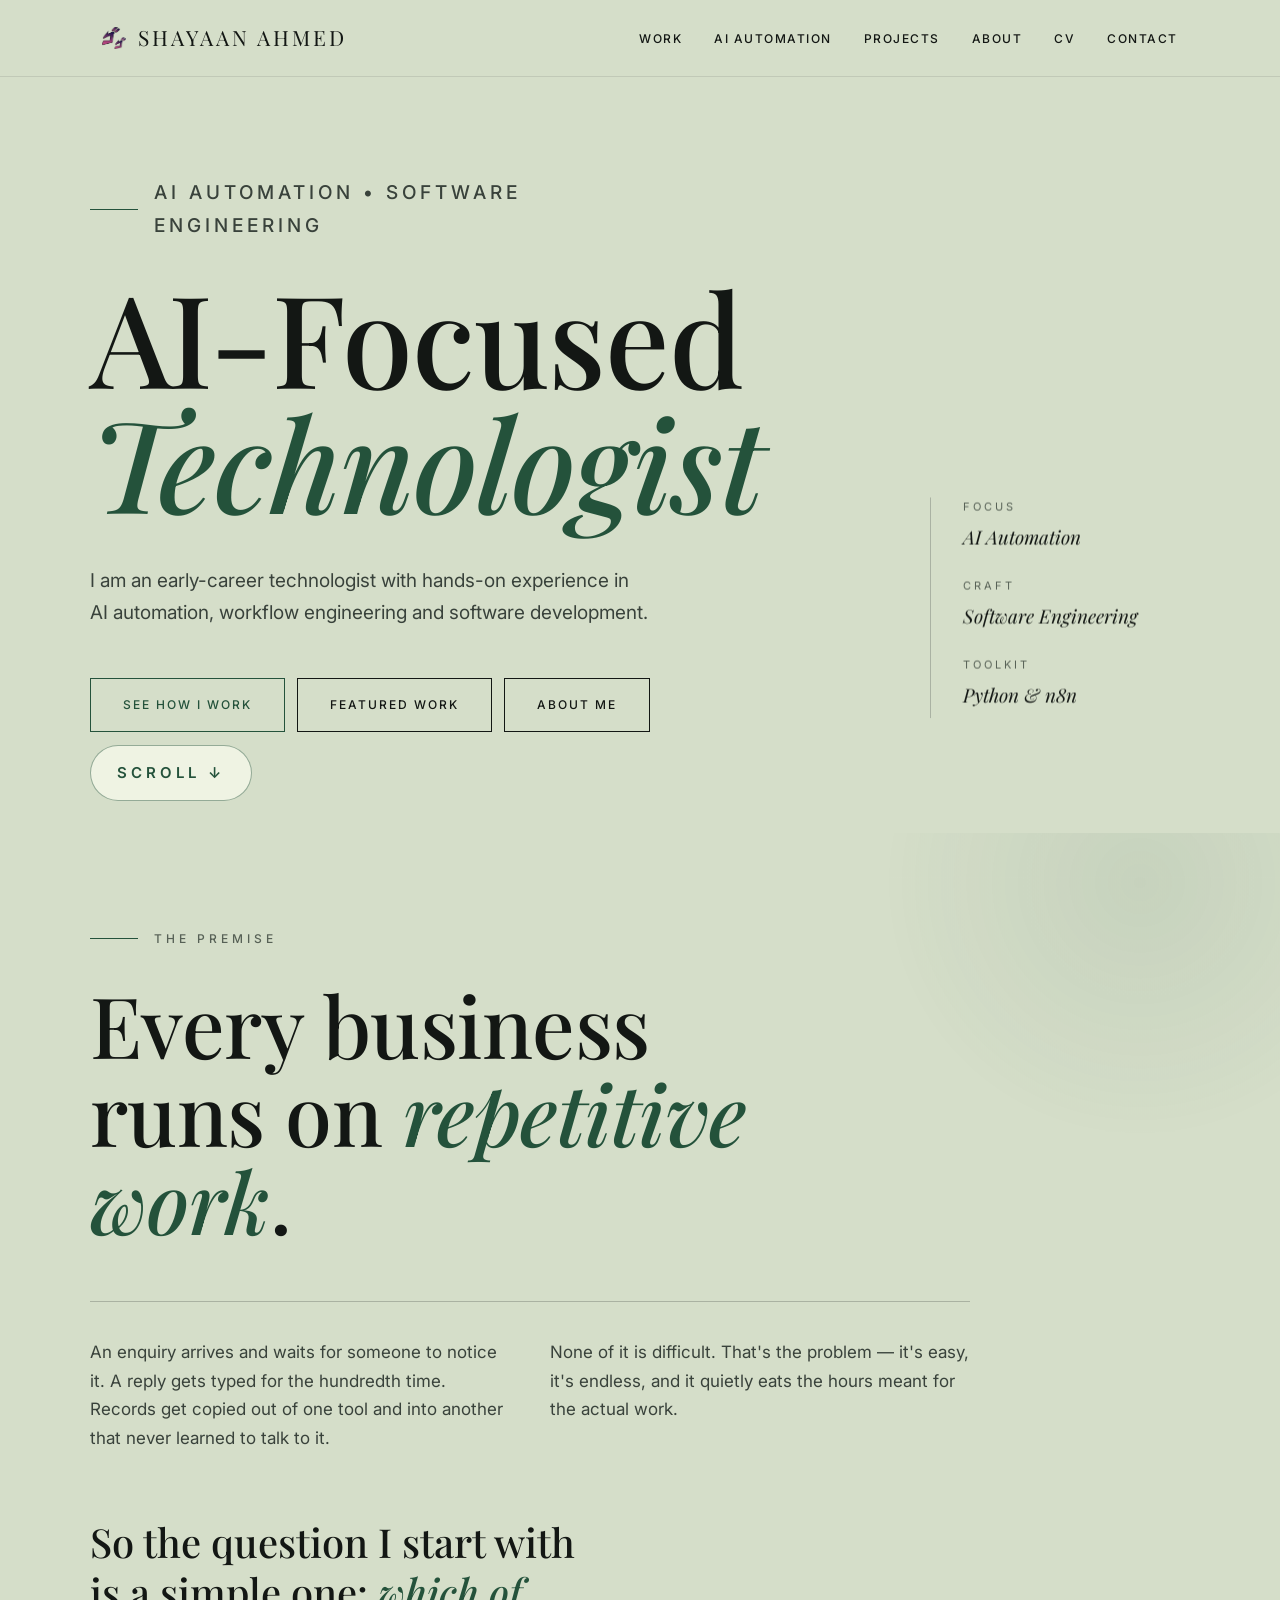
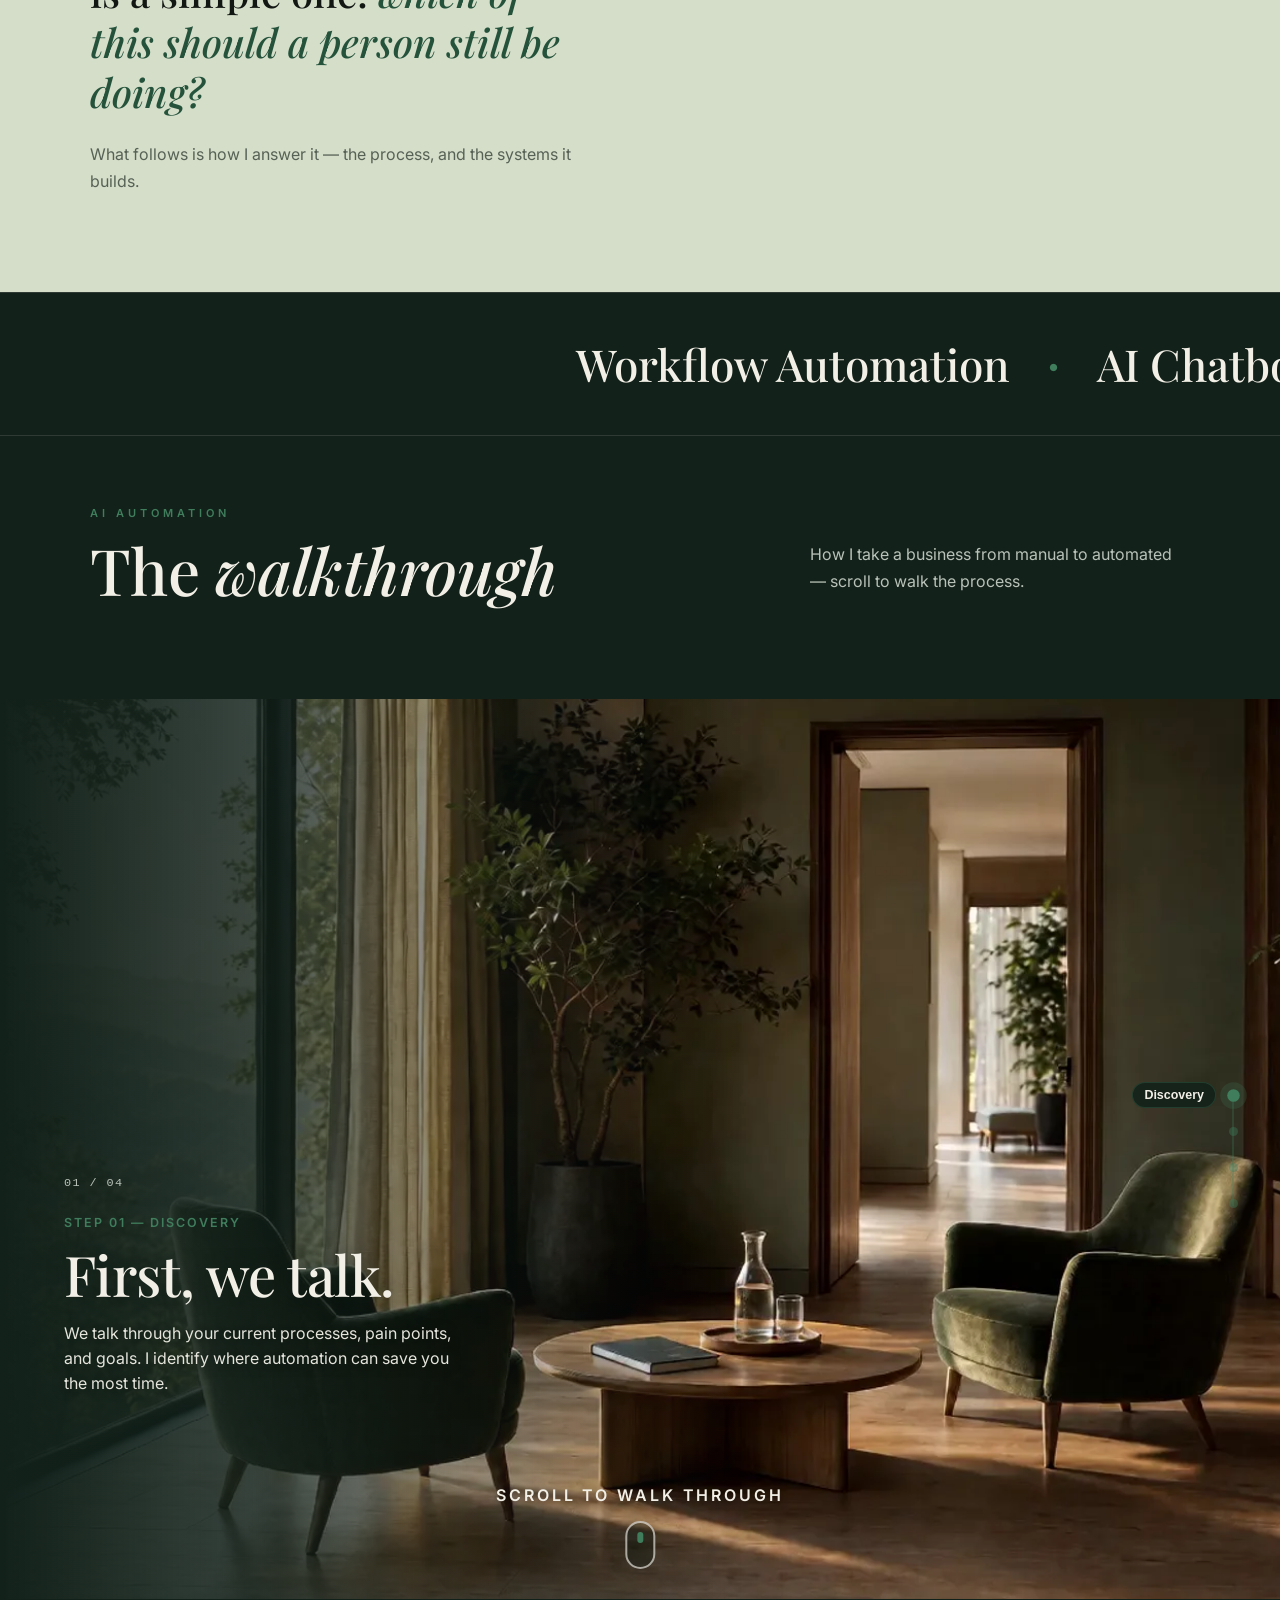
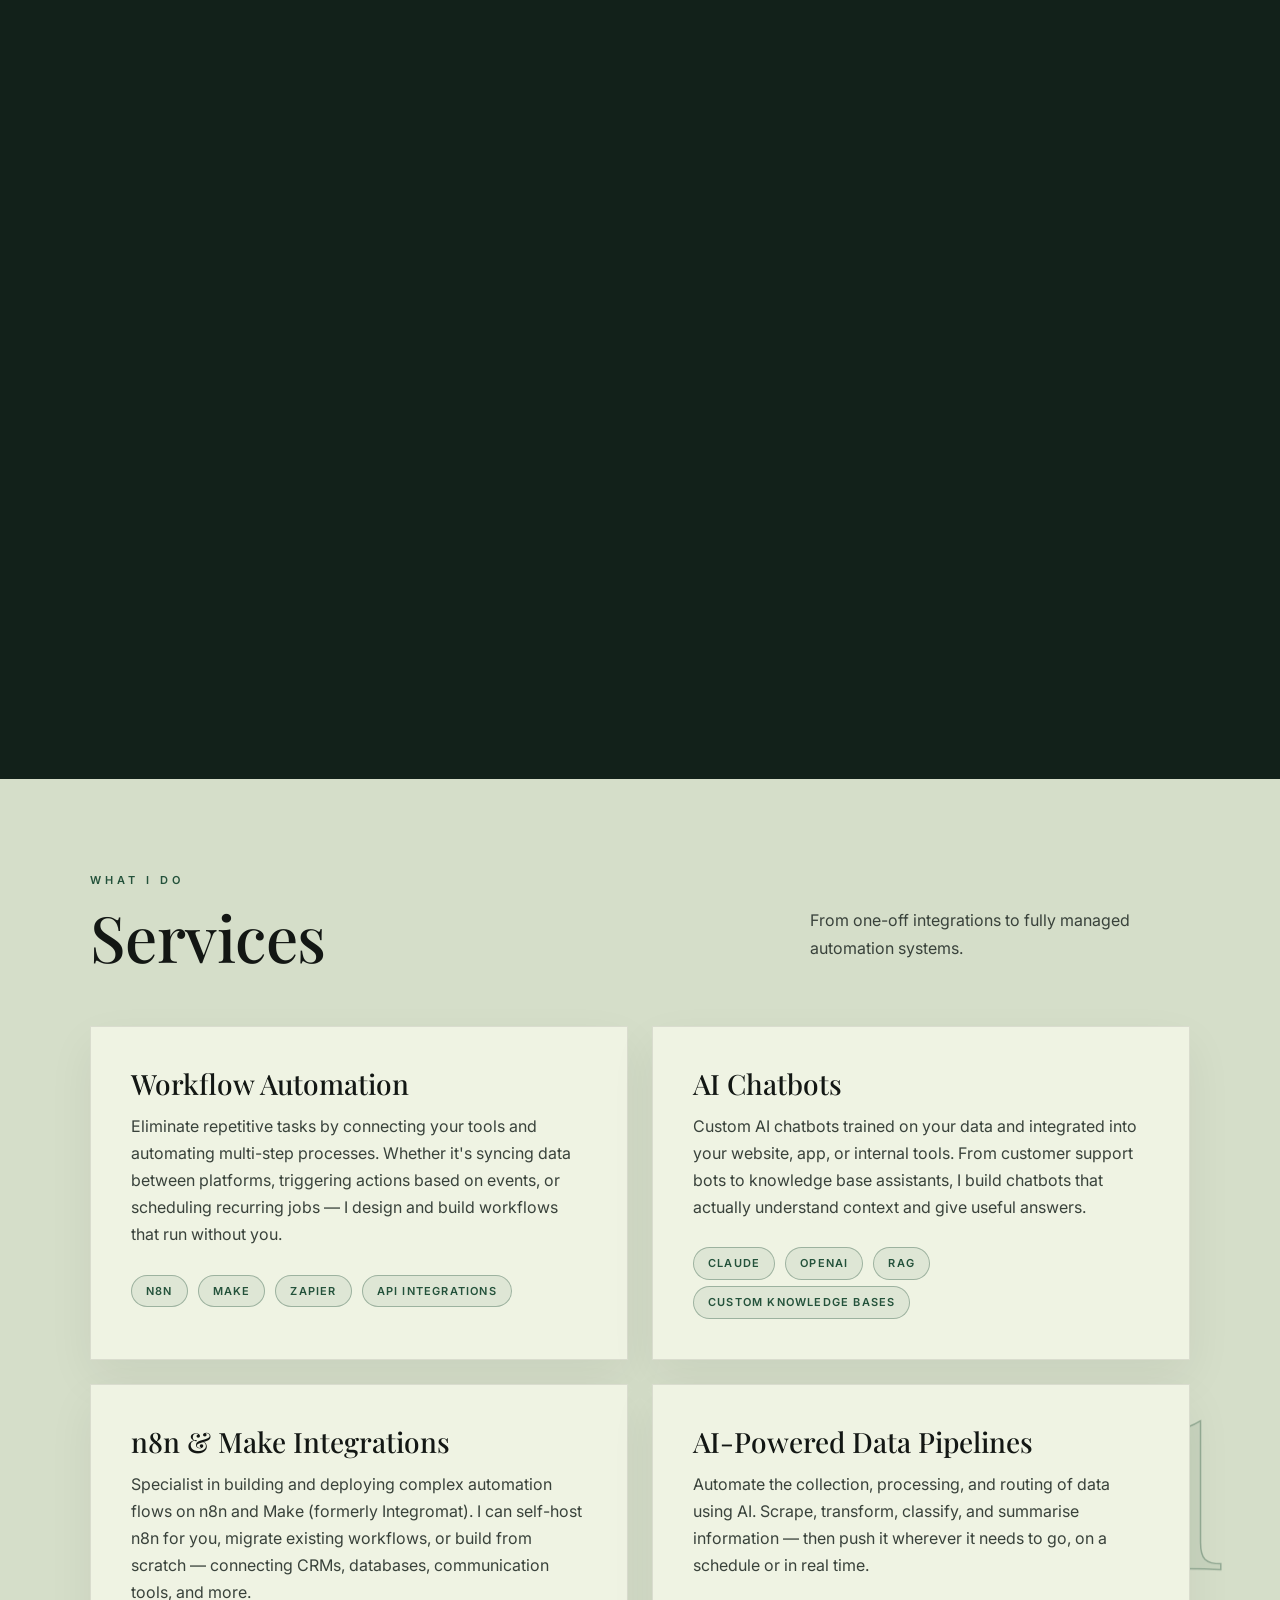
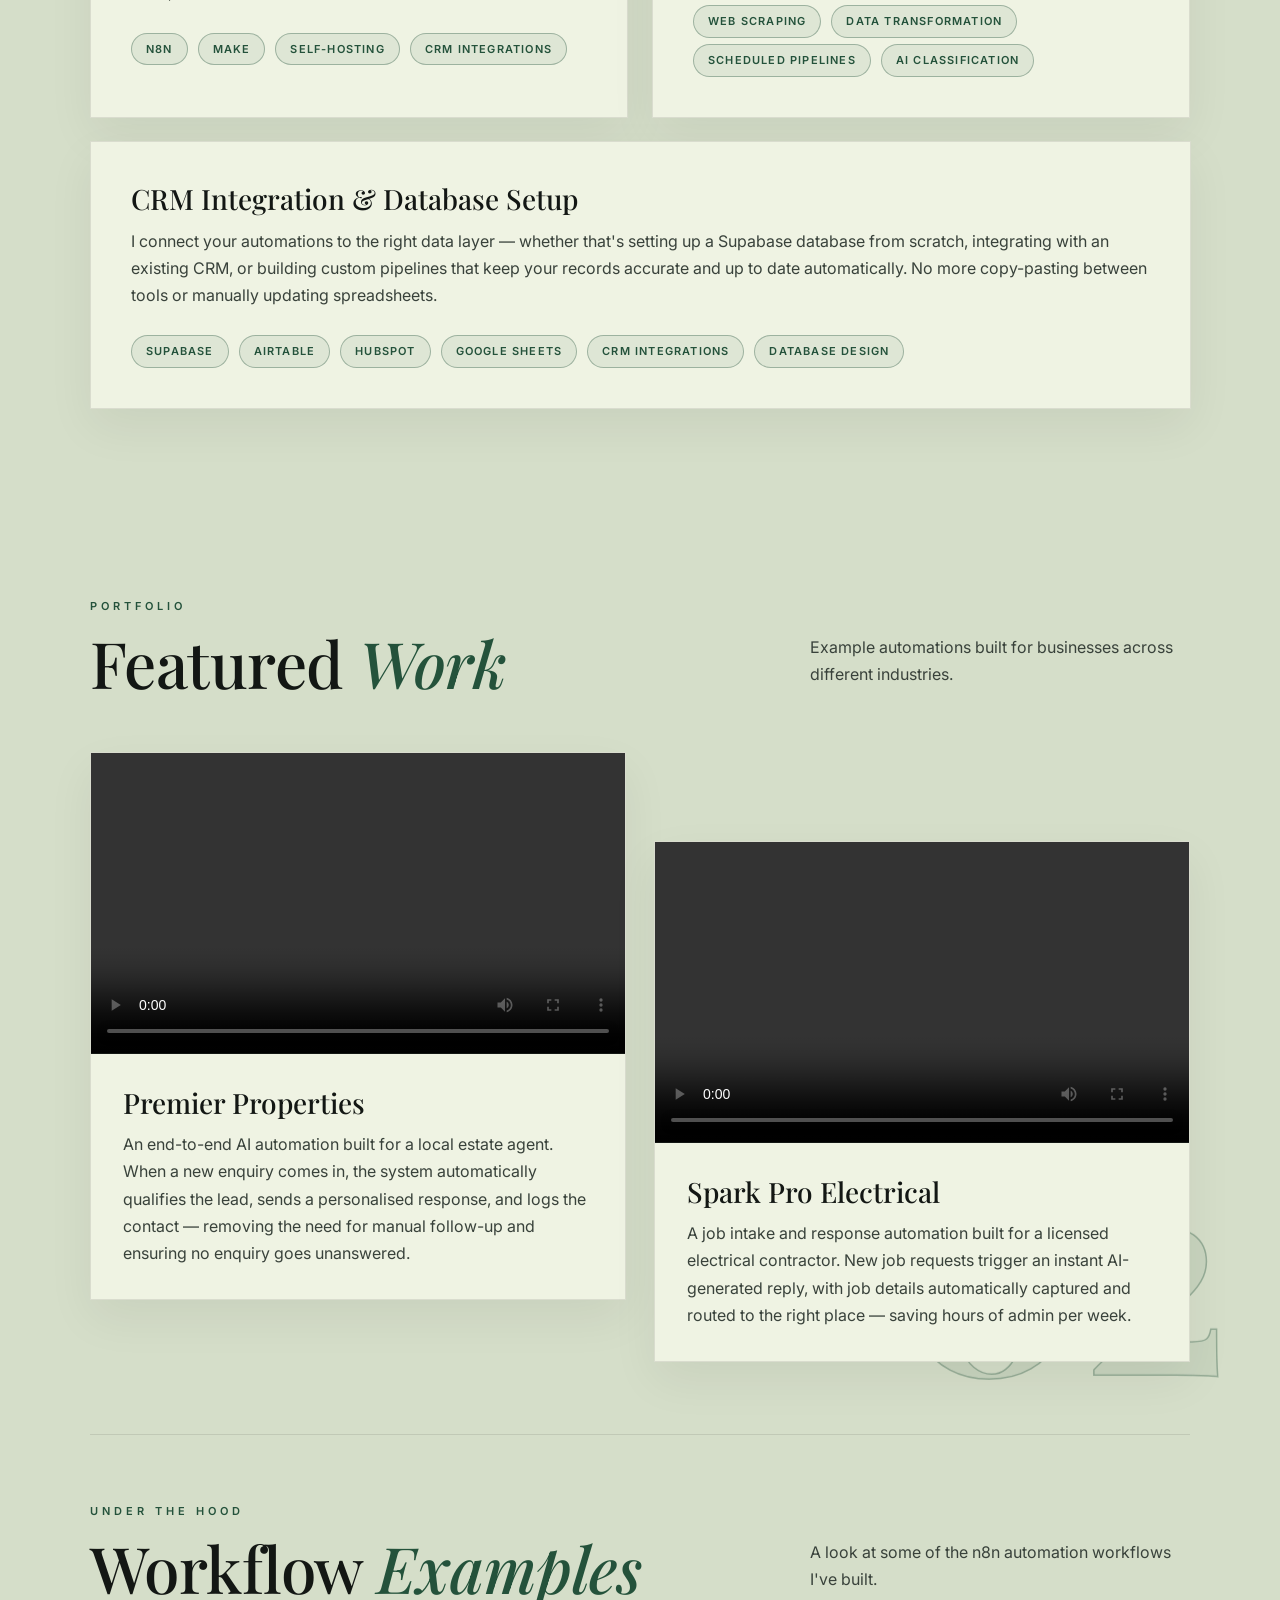
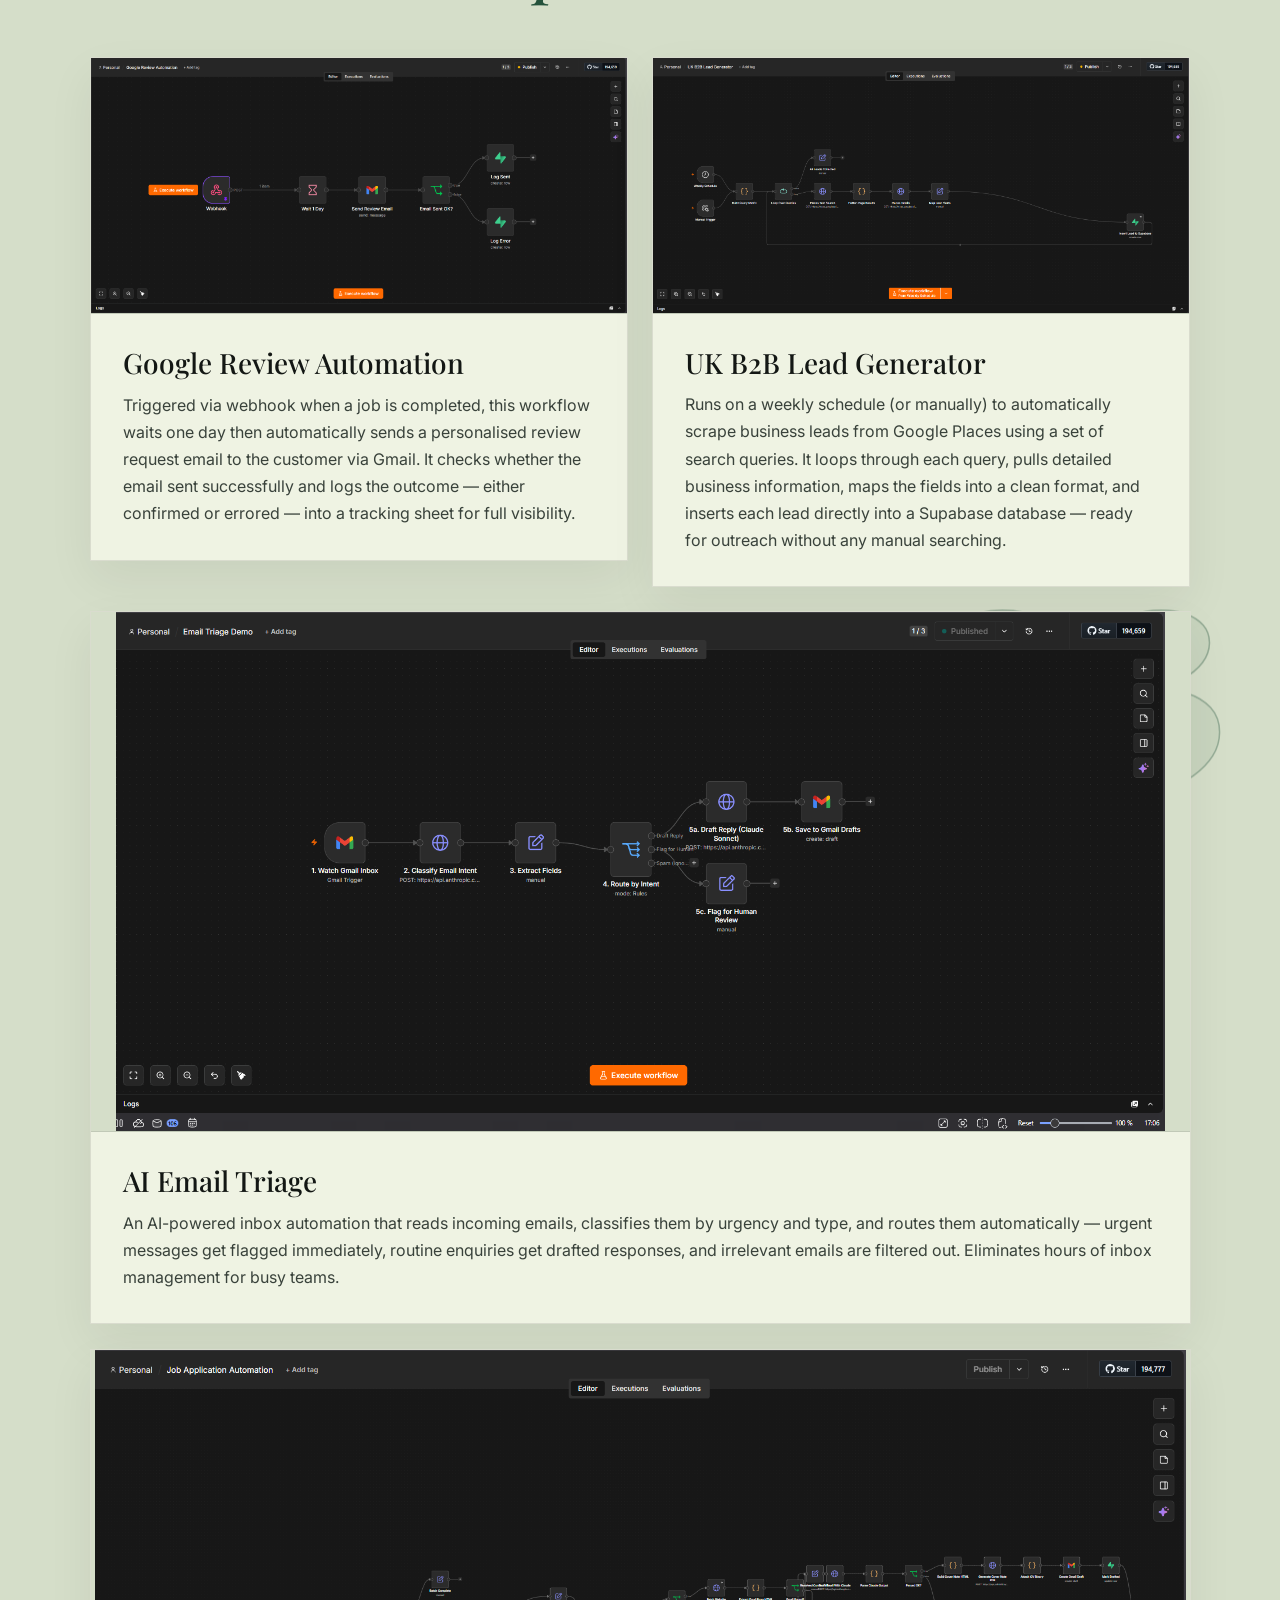
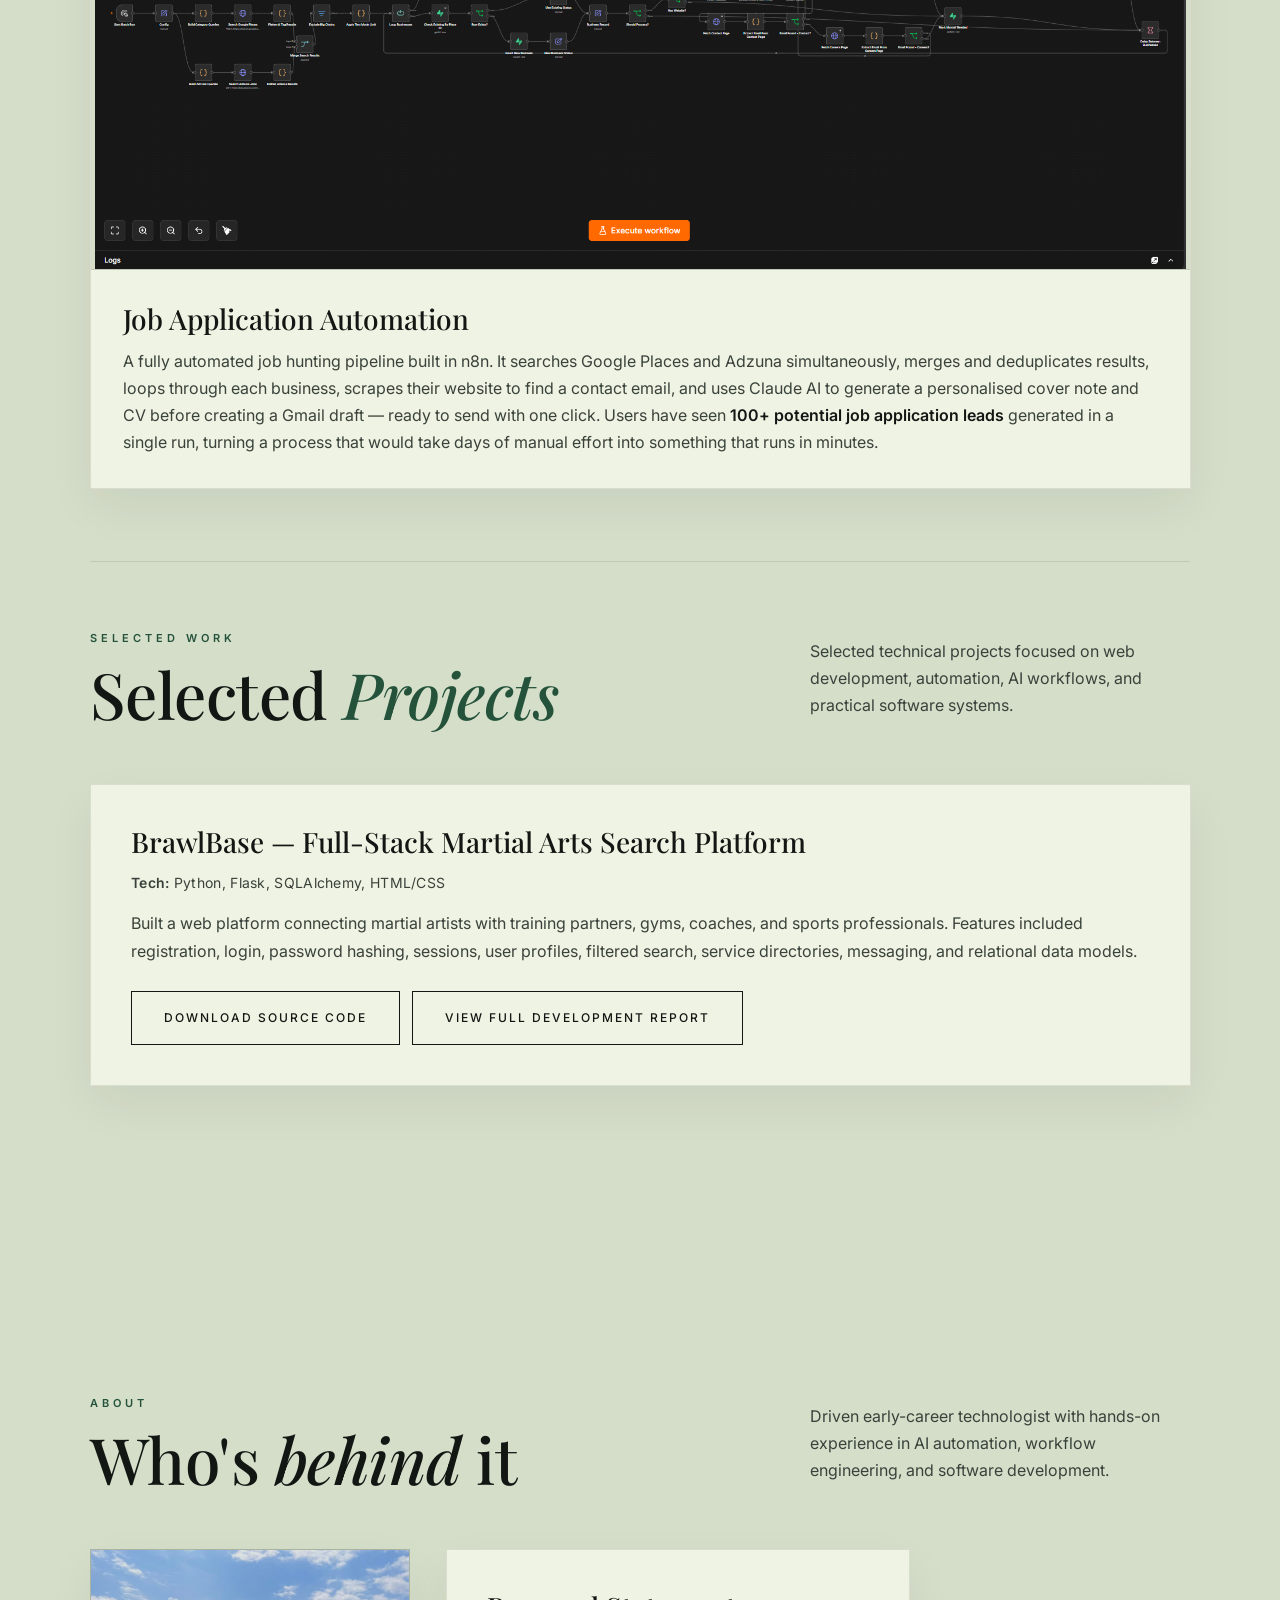
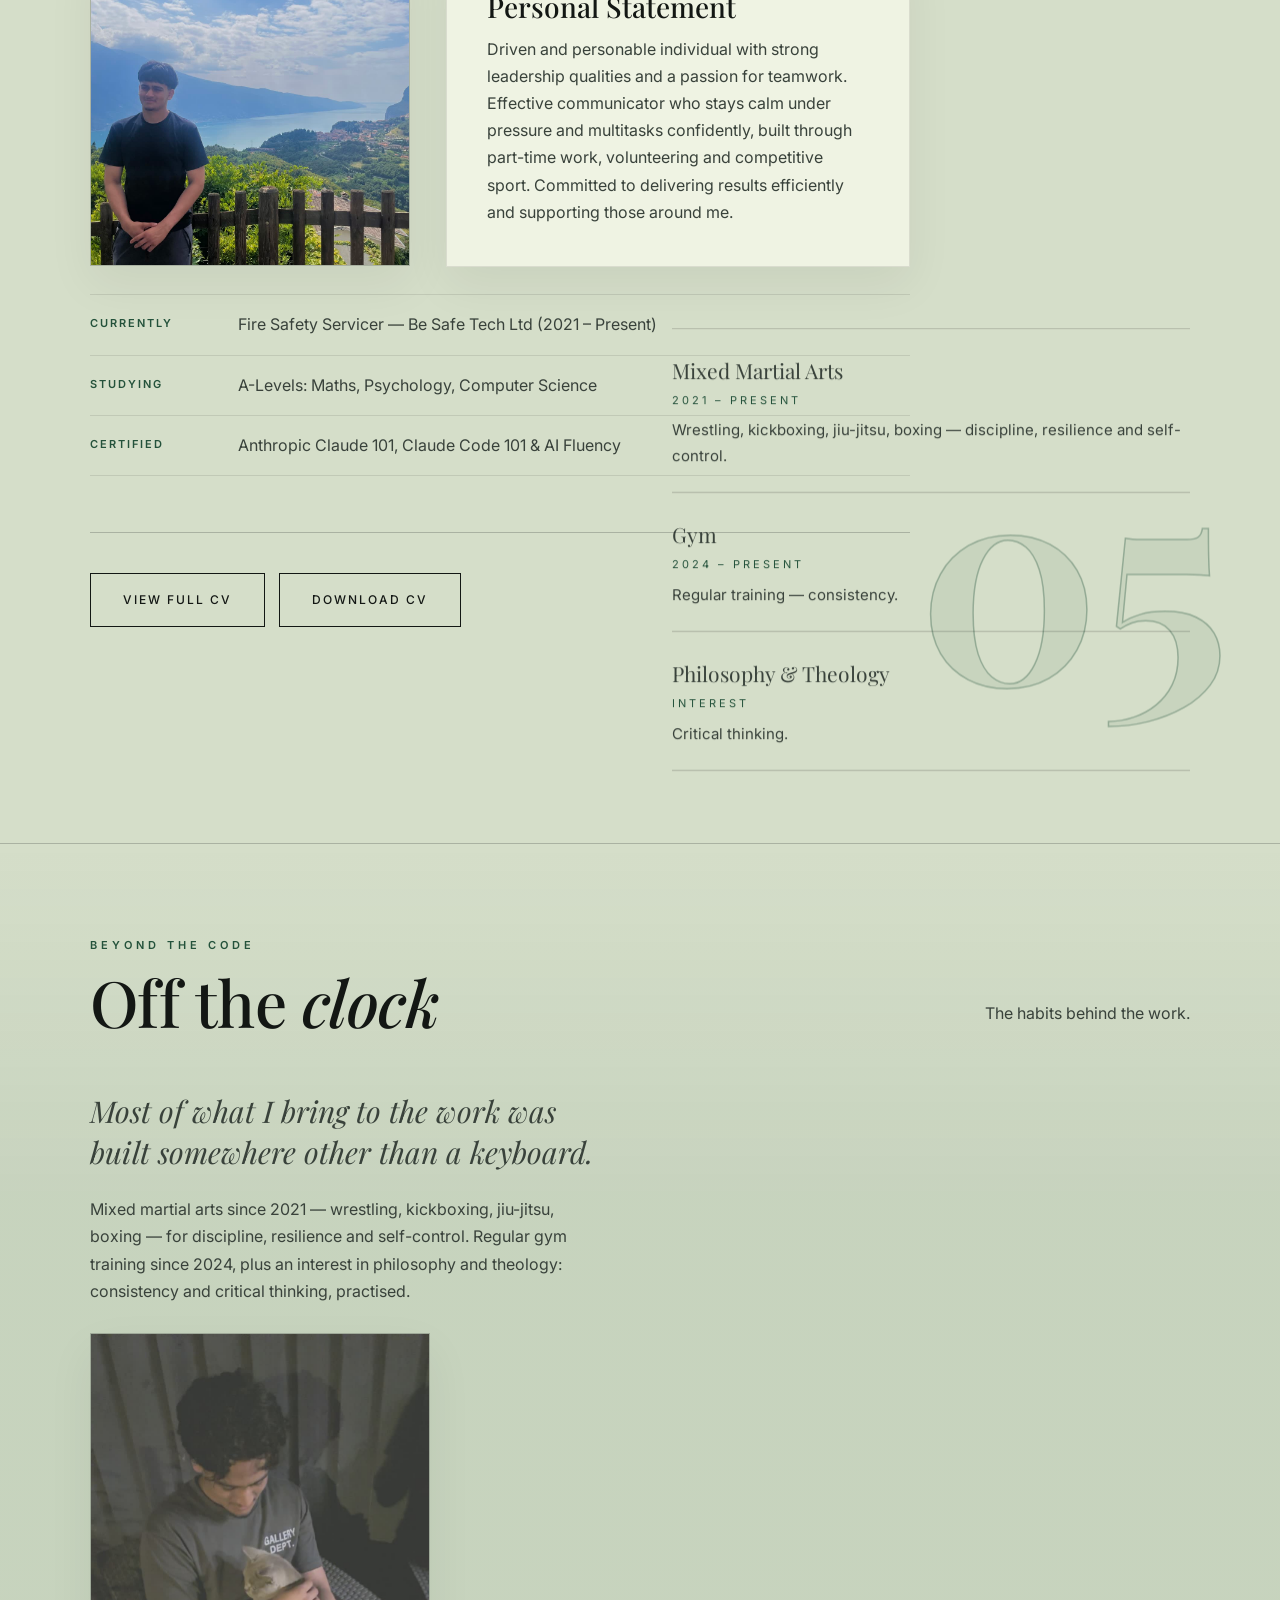
==== index.html @ fb14d72e "Bring back the scrub walkthrough as the 'AI Automation' section The snap-to-room autoplay variant re" ====
<!DOCTYPE html>
<html lang="en">
<head>
    <meta charset="UTF-8">
    <meta name="viewport" content="width=device-width, initial-scale=1.0">
    <meta name="description" content="Shayaan Ahmed — AI-focused technologist specialising in automation, chatbots and software engineering.">
    <title>Shayaan Ahmed | Portfolio</title>
    <link rel="stylesheet" href="style.css">
    <link rel="stylesheet" href="home.css">
    <!-- Cloudflare Web Analytics -->
    <script type='module' src='https://static.cloudflareinsights.com/beacon.min.js' data-cf-beacon='{"token": "49c367f5f02a4841b81947715812f661"}'></script>
    <!-- End Cloudflare Web Analytics -->
</head>
<body>

<div id="scroll-progress"></div>

<nav class="navbar">
    <a class="logo" href="#top">
        <img src="JJBA.png" alt="Logo">
        <span>Shayaan Ahmed</span>
    </a>
    <div class="nav-links">
        <a href="#work">Work</a>
        <a href="#automation">AI Automation</a>
        <a href="#projects">Projects</a>
        <a href="#about">About</a>
        <a href="cv.html">CV</a>
        <a href="contact.html">Contact</a>
    </div>
</nav>

<main id="top">

    <div class="container hero">
        <div class="hero-grid">
            <div class="hero-copy">
                <p class="small-label">AI Automation &bull; Software Engineering</p>
                <h1>AI-Focused<br><em>Technologist</em></h1>
                <p>
                    I am an early-career technologist with hands-on experience in AI automation,
                    workflow engineering and software development.
                </p>
                <div class="hero-buttons">
                    <a class="button button--accent" href="#automation">See How I Work</a>
                    <a class="button" href="#work">Featured Work</a>
                    <a class="button" href="#about">About Me</a>
                </div>
            </div>
            <aside class="hero-meta" data-parallax="0.08">
                <div class="meta-item"><span class="k">Focus</span><span class="v">AI Automation</span></div>
                <div class="meta-item"><span class="k">Craft</span><span class="v">Software Engineering</span></div>
                <div class="meta-item"><span class="k">Toolkit</span><span class="v">Python &amp; n8n</span></div>
            </aside>
        </div>
        <a class="hero-scroll" href="#hook">Scroll &darr;</a>
    </div>
<!-- ============================================================
     1. THE HOOK — opens the story
     ============================================================ -->
<section id="hook" class="hook">
    <div class="hook-glow" data-parallax="0.14" aria-hidden="true"></div>
    <div class="container hook-inner">
        <p class="small-label reveal">The Premise</p>
        <h2 class="hook-title reveal">Every business runs on <em>repetitive work</em>.</h2>
        <div class="hook-cols">
            <p class="hook-lead reveal">An enquiry arrives and waits for someone to notice it. A reply gets typed for the hundredth time. Records get copied out of one tool and into another that never learned to talk to it.</p>
            <p class="hook-lead reveal">None of it is difficult. That's the problem — it's easy, it's endless, and it quietly eats the hours meant for the actual work.</p>
        </div>
        <p class="hook-turn reveal">So the question I start with is a simple one: <em>which of this should a person still be doing?</em></p>
        <p class="hook-foot reveal">What follows is how I answer it — the process, and the systems it builds.</p>
    </div>
</section>

<!-- Scroll-scrubbed marquee band — real service names only -->
<div class="marquee panel-dark" aria-hidden="true">
    <div class="marquee-track" data-marquee="0.35">
        <span>Workflow Automation</span><span class="marquee-dot">&bull;</span>
        <span>AI Chatbots</span><span class="marquee-dot">&bull;</span>
        <span>n8n &amp; Make Integrations</span><span class="marquee-dot">&bull;</span>
        <span>AI-Powered Data Pipelines</span><span class="marquee-dot">&bull;</span>
        <span>CRM Integration &amp; Database Setup</span><span class="marquee-dot">&bull;</span>
        <span>Workflow Automation</span><span class="marquee-dot">&bull;</span>
        <span>AI Chatbots</span><span class="marquee-dot">&bull;</span>
        <span>n8n &amp; Make Integrations</span><span class="marquee-dot">&bull;</span>
        <span>AI-Powered Data Pipelines</span><span class="marquee-dot">&bull;</span>
        <span>CRM Integration &amp; Database Setup</span><span class="marquee-dot">&bull;</span>
    </div>
</div>

<!-- ===== AI Automation — the walkthrough (#automation) =====
     world-scrub.js mounts the scrub engine here: a sticky 100vh view +
     a tall track; scroll drives the camera through one continuous
     photoreal walk of the process (Discovery → Design → Build →
     Handover; the last stop introduces the owner). Config lives with
     the scripts at the end of <body>. Copy = the real How It Works.
-->
<section id="automation" aria-label="AI Automation — how I work, as a walkthrough">
    <div class="automation-intro panel-dark">
        <div class="container automation-intro-inner">
            <div class="section-row tight reveal">
                <h2 class="section-heading" data-label="AI Automation">The <em>walkthrough</em></h2>
                <p class="section-sub">How I take a business from manual to automated — scroll to walk the process.</p>
            </div>
        </div>
    </div>
    <div id="world"></div>
</section>

<!-- ============================================================
     3. SERVICES
     ============================================================ -->
<section id="services" class="svc">
    <span class="sec-num" data-parallax="-0.06" aria-hidden="true">01</span>
    <div class="container svc-inner">
        <div class="section-row tight reveal">
            <h2 class="section-heading" data-label="What I Do">Services</h2>
            <p class="section-sub">From one-off integrations to fully managed automation systems.</p>
        </div>

        <div class="grid-2 svc-grid">
            <div class="card reveal">
                <h3>Workflow Automation</h3>
                <p>Eliminate repetitive tasks by connecting your tools and automating multi-step processes. Whether it's syncing data between platforms, triggering actions based on events, or scheduling recurring jobs — I design and build workflows that run without you.</p>
                <div class="tag-row">
                    <span class="tag">n8n</span>
                    <span class="tag">Make</span>
                    <span class="tag">Zapier</span>
                    <span class="tag">API Integrations</span>
                </div>
            </div>

            <div class="card reveal">
                <h3>AI Chatbots</h3>
                <p>Custom AI chatbots trained on your data and integrated into your website, app, or internal tools. From customer support bots to knowledge base assistants, I build chatbots that actually understand context and give useful answers.</p>
                <div class="tag-row">
                    <span class="tag">Claude</span>
                    <span class="tag">OpenAI</span>
                    <span class="tag">RAG</span>
                    <span class="tag">Custom Knowledge Bases</span>
                </div>
            </div>

            <div class="card reveal">
                <h3>n8n &amp; Make Integrations</h3>
                <p>Specialist in building and deploying complex automation flows on n8n and Make (formerly Integromat). I can self-host n8n for you, migrate existing workflows, or build from scratch — connecting CRMs, databases, communication tools, and more.</p>
                <div class="tag-row">
                    <span class="tag">n8n</span>
                    <span class="tag">Make</span>
                    <span class="tag">Self-Hosting</span>
                    <span class="tag">CRM Integrations</span>
                </div>
            </div>

            <div class="card reveal">
                <h3>AI-Powered Data Pipelines</h3>
                <p>Automate the collection, processing, and routing of data using AI. Scrape, transform, classify, and summarise information — then push it wherever it needs to go, on a schedule or in real time.</p>
                <div class="tag-row">
                    <span class="tag">Web Scraping</span>
                    <span class="tag">Data Transformation</span>
                    <span class="tag">Scheduled Pipelines</span>
                    <span class="tag">AI Classification</span>
                </div>
            </div>

            <div class="card wide-card reveal">
                <h3>CRM Integration &amp; Database Setup</h3>
                <p>I connect your automations to the right data layer — whether that's setting up a Supabase database from scratch, integrating with an existing CRM, or building custom pipelines that keep your records accurate and up to date automatically. No more copy-pasting between tools or manually updating spreadsheets.</p>
                <div class="tag-row">
                    <span class="tag">Supabase</span>
                    <span class="tag">Airtable</span>
                    <span class="tag">HubSpot</span>
                    <span class="tag">Google Sheets</span>
                    <span class="tag">CRM Integrations</span>
                    <span class="tag">Database Design</span>
                </div>
            </div>
        </div>
    </div>
</section>
<!-- ============ Featured Work ============ -->
<section id="work" class="work-section">
    <span class="sec-num" data-parallax="-0.06" aria-hidden="true">02</span>
    <div class="container">
        <div class="section-row tight reveal">
            <h2 class="section-heading" data-label="Portfolio">Featured <em>Work</em></h2>
            <p class="section-sub">Example automations built for businesses across different industries.</p>
        </div>

        <div class="grid-2 work-grid">
            <div class="card media-card reveal">
                <div class="work-media">
                    <video controls preload="metadata" playsinline>
                        <source src="premier-properties.mp4" type="video/mp4">
                        Your browser does not support the video tag.
                    </video>
                </div>
                <div class="media-body">
                    <h3>Premier Properties</h3>
                    <p>An end-to-end AI automation built for a local estate agent. When a new enquiry comes in, the system automatically qualifies the lead, sends a personalised response, and logs the contact — removing the need for manual follow-up and ensuring no enquiry goes unanswered.</p>
                </div>
            </div>
            <div class="card media-card reveal">
                <div class="work-media">
                    <video controls preload="metadata" playsinline>
                        <source src="spark-pro-electrical.mp4" type="video/mp4">
                        Your browser does not support the video tag.
                    </video>
                </div>
                <div class="media-body">
                    <h3>Spark Pro Electrical</h3>
                    <p>A job intake and response automation built for a licensed electrical contractor. New job requests trigger an instant AI-generated reply, with job details automatically captured and routed to the right place — saving hours of admin per week.</p>
                </div>
            </div>
        </div>
    </div>
</section>

<!-- ============ Workflow Examples ============ -->
<section id="workflows" class="wf-section">
    <span class="sec-num" data-parallax="-0.06" aria-hidden="true">03</span>
    <span class="wf-glyph" data-parallax="0.14" aria-hidden="true"></span>
    <div class="container">
        <div class="section-row reveal">
            <h2 class="section-heading" data-label="Under the Hood">Workflow <em>Examples</em></h2>
            <p class="section-sub">A look at some of the n8n automation workflows I've built.</p>
        </div>

        <div class="grid-2 wf-grid">
            <div class="card media-card reveal">
                <img src="google-review-automation.png" alt="Google Review Automation workflow" loading="lazy" decoding="async" width="1872" height="890">
                <div class="media-body">
                    <h3>Google Review Automation</h3>
                    <p>Triggered via webhook when a job is completed, this workflow waits one day then automatically sends a personalised review request email to the customer via Gmail. It checks whether the email sent successfully and logs the outcome — either confirmed or errored — into a tracking sheet for full visibility.</p>
                </div>
            </div>
            <div class="card media-card reveal">
                <img src="uk-b2b-lead-generator.png" alt="UK B2B Lead Generator workflow" loading="lazy" decoding="async" width="1867" height="886">
                <div class="media-body">
                    <h3>UK B2B Lead Generator</h3>
                    <p>Runs on a weekly schedule (or manually) to automatically scrape business leads from Google Places using a set of search queries. It loops through each query, pulls detailed business information, maps the fields into a clean format, and inserts each lead directly into a Supabase database — ready for outreach without any manual searching.</p>
                </div>
            </div>
            <div class="card media-card wide-card reveal">
                <img src="email-triage-demo.png" alt="Email Triage Automation workflow" loading="lazy" decoding="async" width="1867" height="923">
                <div class="media-body">
                    <h3>AI Email Triage</h3>
                    <p>An AI-powered inbox automation that reads incoming emails, classifies them by urgency and type, and routes them automatically — urgent messages get flagged immediately, routine enquiries get drafted responses, and irrelevant emails are filtered out. Eliminates hours of inbox management for busy teams.</p>
                </div>
            </div>
            <div class="card media-card wide-card reveal">
                <img src="job-application-automation.png" alt="Job Application Automation workflow" loading="lazy" decoding="async" width="1870" height="889">
                <div class="media-body">
                    <h3>Job Application Automation</h3>
                    <p>A fully automated job hunting pipeline built in n8n. It searches Google Places and Adzuna simultaneously, merges and deduplicates results, loops through each business, scrapes their website to find a contact email, and uses Claude AI to generate a personalised cover note and CV before creating a Gmail draft — ready to send with one click. Users have seen <strong>100+ potential job application leads</strong> generated in a single run, turning a process that would take days of manual effort into something that runs in minutes.</p>
                </div>
            </div>
        </div>
    </div>
</section>

<!-- ============ Projects ============ -->
<section id="projects" class="proj-section">
    <span class="sec-num" data-parallax="-0.06" aria-hidden="true">04</span>
    <div class="container">
        <div class="section-row reveal">
            <h2 class="section-heading" data-label="Selected Work">Selected <em>Projects</em></h2>
            <p class="section-sub">Selected technical projects focused on web development, automation, AI workflows, and practical software systems.</p>
        </div>

        <div class="card proj-card reveal">
            <h3>BrawlBase — Full-Stack Martial Arts Search Platform</h3>
            <p class="proj-tech"><strong>Tech:</strong> Python, Flask, SQLAlchemy, HTML/CSS</p>
            <p>
                Built a web platform connecting martial artists with training partners,
                gyms, coaches, and sports professionals. Features included registration,
                login, password hashing, sessions, user profiles, filtered search,
                service directories, messaging, and relational data models.
            </p>
            <div class="proj-actions">
                <a class="button" href="brawlbase-project.zip" download>Download Source Code</a>
                <a class="button" href="brawlbase-nea.pdf" target="_blank" rel="noopener">View Full Development Report</a>
            </div>
        </div>
    </div>
</section>
<!-- ============================================================
     ABOUT — compact; the full CV lives at cv.html.
     Copy mirrors the owner's real CV. Don't add claims.
     ============================================================ -->
<section class="about-section home-section" id="about">
    <span class="sec-num" data-parallax="-0.06" aria-hidden="true">05</span>
    <div class="container">

        <div class="section-row tight reveal">
            <h2 class="section-heading" data-label="About">Who's <em>behind</em> it</h2>
            <p class="section-sub">
                Driven early-career technologist with hands-on experience in AI automation, workflow engineering, and software development.
            </p>
        </div>

        <div class="about-compact">
            <div class="about-media">
                <img class="about-photo reveal" src="me-outdoors.jpg" alt="Shayaan Ahmed at a viewpoint above Lake Garda" loading="lazy" decoding="async" width="1400" height="1050">
                <div class="card about-statement reveal">
                    <h3>Personal Statement</h3>
                    <p>Driven and personable individual with strong leadership qualities and a passion for teamwork. Effective communicator who stays calm under pressure and multitasks confidently, built through part-time work, volunteering and competitive sport. Committed to delivering results efficiently and supporting those around me.</p>
                </div>
            </div>

            <div class="about-highlights reveal">
                <div class="about-highlight">
                    <span class="k">Currently</span>
                    <span class="v">Fire Safety Servicer — Be Safe Tech Ltd (2021 – Present)</span>
                </div>
                <div class="about-highlight">
                    <span class="k">Studying</span>
                    <span class="v">A-Levels: Maths, Psychology, Computer Science</span>
                </div>
                <div class="about-highlight">
                    <span class="k">Certified</span>
                    <span class="v">Anthropic Claude 101, Claude Code 101 &amp; AI Fluency</span>
                </div>
            </div>

            <p class="about-actions reveal">
                <a class="button" href="cv.html">View Full CV</a>
                <a class="button" href="shayaan-ahmed-cv.docx" download>Download CV</a>
            </p>
        </div>

    </div>
</section>


<!-- ============================================================
     BEYOND THE CODE — from the CV's "Interests & Hobbies".
     Invent nothing.
     ============================================================ -->
<section class="beyond-section" id="beyond">
    <div class="container">

        <div class="section-row reveal">
            <h2 class="section-heading" data-label="Beyond the Code">Off the <em>clock</em></h2>
            <p class="section-sub">The habits behind the work.</p>
        </div>

        <div class="beyond-grid">
            <div class="beyond-note reveal">
                <p class="beyond-lede">
                    Most of what I bring to the work was built somewhere other than a keyboard.
                </p>
                <p>
                    Mixed martial arts since 2021 — wrestling, kickboxing, jiu-jitsu, boxing — for discipline,
                    resilience and self-control. Regular gym training since 2024, plus an interest in philosophy
                    and theology: consistency and critical thinking, practised.
                </p>
                <img class="beyond-photo reveal" src="me-cat.jpg" alt="Shayaan off the clock, with a cat on his lap" loading="lazy" decoding="async" width="900" height="1600">
            </div>

            <ul class="beyond-list reveal" data-parallax="0.05">
                <li>
                    <span class="beyond-k">Mixed Martial Arts</span>
                    <span class="beyond-v">2021 – present</span>
                    <p>Wrestling, kickboxing, jiu-jitsu, boxing — discipline, resilience and self-control.</p>
                </li>
                <li>
                    <span class="beyond-k">Gym</span>
                    <span class="beyond-v">2024 – present</span>
                    <p>Regular training — consistency.</p>
                </li>
                <li>
                    <span class="beyond-k">Philosophy &amp; Theology</span>
                    <span class="beyond-v">Interest</span>
                    <p>Critical thinking.</p>
                </li>
            </ul>
        </div>

    </div>
</section>

    <div class="closing-panel panel-dark">
    <div class="marquee marquee--flip" aria-hidden="true">
        <div class="marquee-track" data-marquee="-0.3">
            <span>Let's build the system</span><span class="marquee-dot">&bull;</span>
            <span>Open to opportunities</span><span class="marquee-dot">&bull;</span>
            <span>Projects &amp; collaborations</span><span class="marquee-dot">&bull;</span>
            <span>Let's build the system</span><span class="marquee-dot">&bull;</span>
            <span>Open to opportunities</span><span class="marquee-dot">&bull;</span>
            <span>Projects &amp; collaborations</span><span class="marquee-dot">&bull;</span>
            <span>Let's build the system</span><span class="marquee-dot">&bull;</span>
            <span>Open to opportunities</span><span class="marquee-dot">&bull;</span>
            <span>Projects &amp; collaborations</span><span class="marquee-dot">&bull;</span>
        </div>
    </div>

    <section class="closing" id="contact">
        <div class="container">
            <div class="cta-band reveal">
                <p class="small-label">Get in touch</p>
                <h2>Let's <em>Connect</em></h2>
                <p>Open to opportunities, projects, collaborations and technical work.</p>
                <a class="button" href="contact.html">Contact Me</a>
            </div>
        </div>
    </section>
    </div><!-- /.closing-panel -->

</main>

<footer class="footer">
    <div class="footer-links">
        <a href="#work">Work</a>
        <a href="#automation">AI Automation</a>
        <a href="#projects">Projects</a>
        <a href="#about">About</a>
        <a href="cv.html">CV</a>
        <a href="contact.html">Contact</a>
    </div>
    <p>&copy; 2026 Shayaan Ahmed</p>
</footer>

<script src="scroll.js"></script>
<script src="script.js"></script>
<script src="world-scrub.js"></script>
<script>
// The AI Automation walkthrough: one continuous photoreal walk, scroll-
// scrubbed. Step copy is the real "How It Works"; the last stop
// introduces the owner. Track lengths trimmed — the earlier pacing was
// reported as taking too long to get through.
mountScrollWorld(document.getElementById('world'), {
    hint: 'scroll to walk through',
    diveScroll: 1.45,
    crossfade: 0.1,
    sections: [
        {
            id: 'sw-discovery', label: 'Discovery',
            still: 'world/discovery.webp',
            clip: 'world/discovery.mp4', clipMobile: 'world/discovery-m.mp4',
            accent: '#3f7d5c', scroll: 1.6, linger: 0.35,
            eyebrow: 'Step 01 — Discovery', title: 'First, we talk.',
            body: 'We talk through your current processes, pain points, and goals. I identify where automation can save you the most time.'
        },
        {
            id: 'sw-design', label: 'Design',
            still: 'world/design.webp',
            clip: 'world/design.mp4', clipMobile: 'world/design-m.mp4',
            accent: '#3f7d5c', linger: 0.3,
            eyebrow: 'Step 02 — Design', title: 'Then I map the system.',
            body: 'I map out the automation architecture — tools, triggers, logic, and integrations — and walk you through the plan before building anything.'
        },
        {
            id: 'sw-build', label: 'Build',
            still: 'world/build.webp',
            clip: 'world/build.mp4', clipMobile: 'world/build-m.mp4',
            accent: '#3f7d5c', linger: 0.3,
            eyebrow: 'Step 03 — Build', title: 'Then I build it.',
            body: 'I build and test the workflow end-to-end, handling edge cases and making sure everything runs reliably.'
        },
        {
            id: 'sw-handover', label: 'Handover',
            still: 'world/handover.webp',
            clip: 'world/handover.mp4', clipMobile: 'world/handover-m.mp4',
            accent: '#3f7d5c', scroll: 1.7, linger: 0.4,
            eyebrow: 'Step 04 — Handover', title: "Yours to keep. I'm Shayaan.",
            body: 'I hand over the finished system with documentation so you can understand and maintain it — or I can manage it ongoing.',
            cta: { primary: { label: 'Meet me', href: '#about' }, secondary: { label: 'Get in touch', href: 'contact.html' } }
        }
    ],
    connectors: []
});
</script>
</body>
</html>
---- style.css ----
@import url('https://fonts.googleapis.com/css2?family=Inter:wght@400;500;600;700&family=Playfair+Display:ital,wght@0,500;0,600;0,700;1,500;1,600&display=swap');

/* ============================================================
   Design tokens — editorial layout system.
   2026-07-16: ivory / near-black / deep forest green + dark panels
   (--panel*); Playfair headings kept.
   ============================================================ */
:root {
    /* 2026-07-16 palette: sage ground + near-black ink + deep forest
       green. The world section is dark full-bleed photoreal, so the
       page ground no longer needs to match any clip background. */
    --bg: #d5dec9;
    --bg-card: #eff3e3;
    --ink: #131714;
    --ink-soft: #39423b;
    --ink-muted: #576156;
    --line: rgba(20, 24, 26, 0.1);
    --line-strong: rgba(20, 24, 26, 0.22);
    --accent: #24523b;
    --accent-soft: rgba(36, 82, 59, 0.08);
    --accent-bright: #3f7d5c;
    --panel: #12211a;
    --panel-ink: #f2efe6;
    --panel-ink-soft: #b9c2b8;
    --shadow: 0 18px 45px rgba(10, 20, 15, 0.06);
    --shadow-hover: 0 28px 60px rgba(10, 20, 15, 0.12);
    --ease: cubic-bezier(0.22, 1, 0.36, 1);
}

* {
    margin: 0;
    padding: 0;
    box-sizing: border-box;
}

html {
    scroll-behavior: smooth;
}

body {
    background: var(--bg);
    color: var(--ink);
    font-family: 'Inter', sans-serif;
    line-height: 1.7;
    -webkit-font-smoothing: antialiased;
}

::selection {
    background: var(--ink);
    color: var(--bg);
}

/* ---------- Navigation ---------- */
.navbar {
    width: 100%;
    padding: 20px 8%;
    display: flex;
    justify-content: space-between;
    align-items: center;
    /* solid-ish bg instead of backdrop-filter: blur is a per-scroll-frame
       repaint and the main source of scroll jank on integrated GPUs */
    background: var(--bg);
    border-bottom: 1px solid var(--line);
    position: sticky;
    top: 0;
    z-index: 999;
}

.logo {
    display: flex;
    align-items: center;
    gap: 12px;
    font-family: 'Playfair Display', serif;
    font-size: 21px;
    letter-spacing: 3px;
    text-transform: uppercase;
    color: var(--ink);
    text-decoration: none;
    flex-shrink: 0;
    transition: opacity 0.3s;
}

.logo:hover {
    opacity: 0.7;
}

.logo img {
    width: 24px;
    height: 24px;
    min-width: 24px;
    object-fit: contain;
    display: block;
}

.logo span {
    white-space: nowrap;
}

.nav-links a {
    color: var(--ink);
    text-decoration: none;
    margin-left: 28px;
    font-size: 12px;
    font-weight: 500;
    letter-spacing: 1.5px;
    text-transform: uppercase;
    position: relative;
    padding-bottom: 4px;
    transition: color 0.3s;
}

.nav-links a::after {
    content: "";
    width: 0;
    height: 1px;
    background: var(--accent);
    position: absolute;
    left: 0;
    bottom: 0;
    transition: width 0.35s var(--ease);
}

.nav-links a:hover::after,
.nav-links a.active::after {
    width: 100%;
}

.nav-links a.active {
    color: var(--ink);
}

/* ---------- Layout ---------- */
.container {
    width: 86%;
    max-width: 1180px;
    margin: auto;
    padding: 96px 0;
}

/* ---------- Small label (editorial kicker with dash) ---------- */
.small-label {
    font-size: 12px;
    letter-spacing: 4px;
    text-transform: uppercase;
    margin-bottom: 32px;
    color: var(--ink-muted);
    font-weight: 500;
    display: flex;
    align-items: center;
    gap: 16px;
}

.small-label::before {
    content: "";
    width: 48px;
    height: 1px;
    background: var(--accent);
    flex-shrink: 0;
}

/* ---------- Hero (asymmetric editorial) ---------- */
.hero {
    min-height: 84vh;
    display: flex;
    align-items: center;
    position: relative;
}

.hero-grid {
    display: grid;
    grid-template-columns: 1fr 260px;
    gap: 64px;
    align-items: end;
    width: 100%;
}

.hero h1 {
    font-family: 'Playfair Display', serif;
    font-size: clamp(60px, 10vw, 132px);
    line-height: 0.98;
    font-weight: 500;
    letter-spacing: -1px;
    margin-bottom: 40px;
}

.hero h1 em {
    font-style: italic;
    color: var(--accent);
}

.hero p {
    max-width: 560px;
    font-size: 19px;
    color: var(--ink-soft);
}

.hero-buttons {
    margin-top: 48px;
    display: flex;
    flex-wrap: wrap;
    gap: 12px;
}

.hero-meta {
    border-left: 1px solid var(--line-strong);
    padding-left: 32px;
    padding-bottom: 8px;
    display: flex;
    flex-direction: column;
    gap: 24px;
}

.hero-meta .meta-item .k {
    font-size: 11px;
    letter-spacing: 3px;
    text-transform: uppercase;
    color: var(--ink-muted);
    display: block;
    margin-bottom: 4px;
}

.hero-meta .meta-item .v {
    font-family: 'Playfair Display', serif;
    font-style: italic;
    font-size: 19px;
}

.hero-scroll {
    position: absolute;
    bottom: 32px;
    left: 0;
    font-size: 11px;
    letter-spacing: 3px;
    text-transform: uppercase;
    color: var(--ink-muted);
    text-decoration: none;
    animation: bob 2.4s ease-in-out infinite;
    transition: color 0.3s;
}

.hero-scroll:hover {
    color: var(--ink);
}

@keyframes bob {
    0%, 100% { transform: translateY(0); }
    50% { transform: translateY(8px); }
}

/* Staggered hero entrance */
.hero-copy > *,
.hero-meta > * {
    opacity: 0;
    transform: translateY(26px);
    animation: rise 0.9s var(--ease) forwards;
}

.hero-copy > *:nth-child(1) { animation-delay: 0.05s; }
.hero-copy > *:nth-child(2) { animation-delay: 0.18s; }
.hero-copy > *:nth-child(3) { animation-delay: 0.32s; }
.hero-copy > *:nth-child(4) { animation-delay: 0.46s; }
.hero-meta > *:nth-child(1) { animation-delay: 0.5s; }
.hero-meta > *:nth-child(2) { animation-delay: 0.6s; }
.hero-meta > *:nth-child(3) { animation-delay: 0.7s; }

@keyframes rise {
    to { opacity: 1; transform: translateY(0); }
}

/* ---------- Buttons ---------- */
.button {
    display: inline-block;
    padding: 16px 32px;
    border: 1px solid var(--ink);
    color: var(--ink);
    text-decoration: none;
    font-size: 12px;
    font-weight: 500;
    letter-spacing: 2px;
    text-transform: uppercase;
    position: relative;
    overflow: hidden;
    z-index: 1;
    transition: color 0.35s var(--ease);
}

.button::before {
    content: "";
    position: absolute;
    inset: 0;
    background: var(--ink);
    transform: scaleY(0);
    transform-origin: bottom;
    transition: transform 0.35s var(--ease);
    z-index: -1;
}

.button:hover {
    color: var(--bg);
}

.button:hover::before {
    transform: scaleY(1);
}

/* Accent variant — still outlined; used for the single primary CTA of a page */
.button--accent {
    border-color: var(--accent);
    color: var(--accent);
}

.button--accent::before {
    background: var(--accent);
}

.button--accent:hover {
    color: #fff;
}

/* ---------- Page header (editorial, left-aligned) ---------- */
.page-title {
    font-family: 'Playfair Display', serif;
    font-size: clamp(52px, 8vw, 104px);
    font-weight: 500;
    line-height: 1.0;
    letter-spacing: -0.5px;
    margin-bottom: 24px;
}

.page-title em {
    font-style: italic;
    color: var(--accent);
}

.section-intro {
    max-width: 680px;
    margin-bottom: 64px;
    font-size: 18px;
    color: var(--ink-soft);
}

.page-header {
    padding-bottom: 48px;
    border-bottom: 1px solid var(--line-strong);
    margin-bottom: 72px;
}

.page-header .section-intro {
    margin-bottom: 0;
}

.page-header .page-actions {
    margin-top: 40px;
}

/* ---------- Section headings (editorial row) ---------- */
.section-row {
    display: flex;
    justify-content: space-between;
    align-items: end;
    gap: 32px;
    margin: 96px 0 56px;
}

.section-row:first-child,
.section-row.tight {
    margin-top: 0;
}

.section-heading {
    font-family: 'Playfair Display', serif;
    font-size: clamp(38px, 5.5vw, 64px);
    font-weight: 500;
    line-height: 1.05;
    letter-spacing: -0.5px;
}

.section-heading::before {
    content: attr(data-label);
    display: block;
    font-family: 'Inter', sans-serif;
    font-size: 11px;
    font-weight: 600;
    letter-spacing: 4px;
    text-transform: uppercase;
    color: var(--accent);
    margin-bottom: 16px;
}

.section-sub {
    max-width: 380px;
    font-size: 16px;
    color: var(--ink-soft);
    padding-bottom: 8px;
}

/* ---------- Index rows (editorial list) ---------- */
.index-list {
    border-top: 1px solid var(--line-strong);
}

.index-row {
    display: grid;
    grid-template-columns: 96px 1fr 1.2fr 48px;
    gap: 40px;
    align-items: center;
    padding: 48px 0;
    border-bottom: 1px solid var(--line-strong);
    text-decoration: none;
    color: var(--ink);
    position: relative;
    transition: background 0.4s;
}

/* slide the CONTENT with a transform (GPU) — never animate padding (reflow) */
.index-row > * {
    transition: transform 0.4s var(--ease);
    will-change: transform;
}

.index-row:hover {
    background: var(--accent-soft);
}

.index-row:hover > * {
    transform: translateX(24px);
}

.index-num {
    font-family: 'Playfair Display', serif;
    font-style: italic;
    font-size: 20px;
    color: var(--accent);
}

.index-row h3 {
    font-family: 'Playfair Display', serif;
    font-size: clamp(26px, 3.4vw, 40px);
    font-weight: 500;
    line-height: 1.1;
    letter-spacing: -0.3px;
}

.index-body p {
    color: var(--ink-soft);
    font-size: 15.5px;
}

.index-arrow {
    font-size: 22px;
    color: var(--ink-muted);
    justify-self: end;
    transition: transform 0.4s var(--ease), color 0.4s;
}

.index-row:hover .index-arrow {
    transform: translateX(24px) translate(4px, -4px);
    color: var(--accent);
}

/* ---------- Cards ---------- */
.card {
    background: var(--bg-card);
    border: 1px solid var(--line);
    padding: 40px;
    margin-bottom: 24px;
    box-shadow: var(--shadow);
    position: relative;
    transition: transform 0.45s var(--ease), border-color 0.45s var(--ease);
    will-change: transform;
}

/* hover shadow is a pre-rendered layer whose OPACITY animates —
   animating box-shadow itself repaints every frame and stutters */
.card::before {
    content: "";
    position: absolute;
    inset: 0;
    box-shadow: var(--shadow-hover);
    opacity: 0;
    transition: opacity 0.45s var(--ease);
    pointer-events: none;
}

.card::after {
    content: "";
    position: absolute;
    top: 0;
    left: 0;
    width: 100%;
    height: 2px;
    background: var(--accent);
    transform: scaleX(0);
    transform-origin: left;
    transition: transform 0.5s var(--ease);
}

.card:hover {
    transform: translateY(-5px);
    border-color: var(--line-strong);
}

.card:hover::before {
    opacity: 1;
}

.card:hover::after {
    transform: scaleX(1);
}

.card h3 {
    font-family: 'Playfair Display', serif;
    font-size: 28px;
    font-weight: 500;
    margin-bottom: 12px;
    line-height: 1.2;
}

.card h4 {
    font-size: 15px;
    text-transform: uppercase;
    letter-spacing: 1.2px;
    margin-top: 24px;
    margin-bottom: 4px;
}

.card p {
    color: var(--ink-soft);
}

.card-number {
    font-family: 'Playfair Display', serif;
    font-style: italic;
    font-size: 18px;
    color: var(--accent);
    display: block;
    margin-bottom: 16px;
}

/* Media cards (videos / screenshots) */
.media-card {
    padding: 0;
    overflow: hidden;
}

.media-card::before,
.media-card::after {
    display: none;
}

.media-card video,
.media-card img {
    width: 100%;
    display: block;
    border-bottom: 1px solid var(--line);
}

.media-card img {
    transition: transform 0.6s var(--ease);
}

.media-card:hover img {
    transform: scale(1.02);
}

.media-card .media-body {
    padding: 32px;
}

/* ---------- Tags ---------- */
.tag {
    display: inline-block;
    border: 1px solid color-mix(in srgb, var(--accent) 35%, transparent);
    background: var(--accent-soft);
    color: var(--accent);
    padding: 6px 14px;
    margin: 6px 6px 0 0;
    font-size: 11px;
    font-weight: 600;
    letter-spacing: 1.2px;
    text-transform: uppercase;
    border-radius: 100px;
    transition: background 0.3s, color 0.3s, border-color 0.3s;
}

.tag:hover {
    background: var(--accent);
    color: var(--bg-card);
    border-color: var(--accent);
}

.tag-row {
    margin-top: 20px;
}

ul {
    margin-left: 22px;
    color: var(--ink-soft);
}

li {
    margin-bottom: 6px;
}

a {
    color: var(--ink);
}

/* ---------- Grids ---------- */
.grid-2 {
    display: grid;
    grid-template-columns: repeat(2, 1fr);
    gap: 24px;
}

.grid-2 .card {
    margin-bottom: 0;
}

.grid-2 .wide-card {
    grid-column: 1 / 3;
}

/* Legacy aliases */
.contact-grid,
.cv-grid {
    display: grid;
    grid-template-columns: repeat(2, 1fr);
    gap: 24px;
    margin-top: 48px;
}

.contact-grid .card,
.cv-grid .card {
    margin-bottom: 0;
}

.contact-grid .wide-card,
.cv-grid .wide-card {
    grid-column: 1 / 3;
}

.contact-grid .card {
    min-height: 216px;
    display: flex;
    flex-direction: column;
    justify-content: center;
}

.contact-label {
    font-size: 12px;
    letter-spacing: 3px;
    text-transform: uppercase;
    color: var(--ink-muted);
    margin-bottom: 12px;
}

.contact-grid a {
    font-size: 20px;
    word-break: break-word;
    text-decoration-thickness: 1px;
    text-underline-offset: 4px;
}

/* ---------- CV ---------- */
.skill-category {
    margin-bottom: 28px;
}

.skill-category:last-child {
    margin-bottom: 0;
}

.skill-category h4 {
    font-size: 13px;
    letter-spacing: 2.5px;
    text-transform: uppercase;
    margin-bottom: 16px;
    color: var(--ink-muted);
}

.experience-item {
    margin-bottom: 32px;
    padding-left: 24px;
    border-left: 2px solid var(--line);
    transition: border-color 0.4s;
}

.experience-item:hover {
    border-left-color: var(--accent);
}

.experience-item:last-child {
    margin-bottom: 0;
}

.experience-date {
    font-size: 12px;
    letter-spacing: 1.8px;
    text-transform: uppercase;
    color: var(--ink-muted);
    margin-bottom: 8px;
}

/* ---------- CTA band (editorial, hairline-framed — consistent with the page) ---------- */
.cta-band {
    text-align: center;
    margin-top: 112px;
    padding: 88px 40px;
    border-top: 1px solid var(--line-strong);
    border-bottom: 1px solid var(--line-strong);
}

.cta-band .small-label {
    justify-content: center;
    margin-bottom: 24px;
}

.cta-band h2 {
    font-family: 'Playfair Display', serif;
    font-size: clamp(40px, 6vw, 76px);
    font-weight: 500;
    line-height: 1.05;
    margin-bottom: 24px;
}

.cta-band h2 em {
    font-style: italic;
    color: var(--accent);
}

.cta-band p {
    max-width: 520px;
    margin: 0 auto 44px;
    font-size: 18px;
    color: var(--ink-soft);
}

.cta-band .button {
    border-color: var(--accent);
    color: var(--accent);
}

.cta-band .button::before {
    background: var(--accent);
}

.cta-band .button:hover {
    color: #fff;
}

/* ---------- Footer ---------- */
.footer {
    text-align: center;
    padding: 44px 8%;
    font-size: 12px;
    letter-spacing: 1.5px;
    text-transform: uppercase;
    color: var(--ink-muted);
    border-top: 1px solid var(--line);
}

.footer-links {
    margin-bottom: 16px;
}

.footer-links a {
    color: var(--ink-muted);
    text-decoration: none;
    margin: 0 12px;
    transition: color 0.3s;
}

.footer-links a:hover {
    color: var(--ink);
}

/* ---------- Scroll reveal ---------- */
.reveal {
    opacity: 0;
    transform: translateY(30px);
    transition: opacity 0.8s var(--ease), transform 0.8s var(--ease);
}

.reveal.visible {
    opacity: 1;
    transform: translateY(0);
}

.reveal:nth-child(2) { transition-delay: 0.08s; }
.reveal:nth-child(3) { transition-delay: 0.16s; }
.reveal:nth-child(4) { transition-delay: 0.24s; }

@media (prefers-reduced-motion: reduce) {
    .reveal, .hero-copy > *, .hero-meta > * {
        opacity: 1 !important;
        transform: none !important;
        animation: none !important;
        transition: none !important;
    }
}

/* ---------- Mobile ---------- */
@media (max-width: 760px) {
    .navbar {
        flex-direction: column;
        gap: 16px;
        padding: 20px 6%;
    }

    .logo {
        font-size: 19px;
        letter-spacing: 2.5px;
    }

    .nav-links {
        text-align: center;
    }

    .nav-links a {
        margin: 6px 10px;
        display: inline-block;
    }

    .container {
        width: 88%;
        padding: 64px 0;
    }

    .hero {
        min-height: 74vh;
    }

    .hero-grid {
        grid-template-columns: 1fr;
        gap: 40px;
    }

    .hero-meta {
        flex-direction: row;
        flex-wrap: wrap;
        gap: 24px;
        border-left: none;
        border-top: 1px solid var(--line-strong);
        padding: 24px 0 0;
    }

    .hero-scroll {
        display: none;
    }

    .page-header {
        padding-bottom: 32px;
        margin-bottom: 48px;
    }

    .section-row {
        flex-direction: column;
        align-items: flex-start;
        gap: 16px;
        margin: 64px 0 40px;
    }

    .section-sub {
        padding-bottom: 0;
    }

    .index-row {
        grid-template-columns: 1fr;
        gap: 12px;
        padding: 36px 0;
    }

    .index-arrow {
        display: none;
    }

    .index-row:hover > * {
        transform: none;
    }

    .card {
        padding: 28px;
    }

    .media-card .media-body {
        padding: 24px;
    }

    .grid-2,
    .contact-grid,
    .cv-grid {
        grid-template-columns: 1fr;
    }

    .grid-2 .wide-card,
    .contact-grid .wide-card,
    .cv-grid .wide-card {
        grid-column: 1;
    }

    .cta-band {
        padding: 64px 24px;
        margin-top: 80px;
    }
}
---- home.css ----
/* ============================================================
   home.css — homepage-only: the pin/parallax engine surface plus
   the one-page shell (progress bar, section rhythm, closing CTA).

   Loaded AFTER style.css, which still owns every token and every
   shared component (.container, .card, .media-card, .reveal, ...).
   Section-specific styling lives further down, per section.
   ============================================================ */

/* ---------- Anchor offset ----------
   The navbar is sticky, so an in-page jump would otherwise bury the
   section heading underneath it. */
[id] {
    scroll-margin-top: 88px;
}

/* ---------- Scroll progress bar ---------- */
#scroll-progress {
    position: fixed;
    top: 0;
    left: 0;
    height: 2px;
    width: 100%;
    background: var(--accent);
    transform: scaleX(0);
    transform-origin: 0 50%;
    z-index: 1000;
    pointer-events: none;
    will-change: transform;
}

/* ---------- Pinned sections ----------
   [data-pin] is the tall track; .pin-stage is the viewport-height
   sticky child that stays put while the track scrolls past. The
   engine writes --p (0-1) onto the stage every frame. */
[data-pin] {
    position: relative;
}

.pin-stage {
    position: sticky;
    top: 0;
    height: 100vh;
    overflow: hidden;
    display: flex;
    align-items: center;
    justify-content: center;
    --p: 0;
}

/* ---------- Parallax ---------- */
[data-parallax] {
    will-change: transform;
}

/* ---------- One-page section rhythm ---------- */
.home-section {
    padding: 120px 0;
    position: relative;
}

.home-section--tight {
    padding: 72px 0;
}

/* A hairline between chapters keeps the long scroll legible without
   boxing every section in. */
.home-section + .home-section::before {
    content: "";
    position: absolute;
    top: 0;
    left: 8%;
    right: 8%;
    height: 1px;
    background: var(--line);
}

/* ---------- Hero scroll cue ---------- */
.hero-scroll {
    animation: hero-nudge 2.4s var(--ease) infinite;
}

@keyframes hero-nudge {
    0%, 100% { transform: translateY(0); }
    50% { transform: translateY(6px); }
}

/* ---------- Closing CTA ---------- */
.closing {
    padding: 140px 0;
}

.closing .cta-band {
    text-align: center;
}

/* ---------- Mobile ---------- */
@media (max-width: 768px) {
    .home-section {
        padding: 80px 0;
    }

    .closing {
        padding: 90px 0;
    }

    [id] {
        scroll-margin-top: 72px;
    }
}

/* ---------- Reduced motion ----------
   Pins collapse to ordinary stacked content: the engine stops driving
   them, so the sticky stage must not trap content at 100vh. */
@media (prefers-reduced-motion: reduce) {
    [data-pin] {
        height: auto !important;
    }

    .pin-stage {
        position: static;
        height: auto;
        overflow: visible;
        display: block;
    }

    #scroll-progress {
        display: none;
    }

    .hero-scroll {
        animation: none;
    }

    [data-parallax] {
        transform: none !important;
    }
}
/* ============================================================
   narrative.css — scroll-spine sections for the single-page home.
   Covers: #hook and #services.
   Depends on tokens + classes from style.css (:root, .container,
   .small-label, .section-row, .section-heading, .section-sub,
   .card, .grid-2, .tag, .tag-row, .reveal). Nothing here
   redefines those — additions only, all prefixed.
   ============================================================ */

/* ------------------------------------------------------------
   1. THE HOOK
   ------------------------------------------------------------ */
.hook {
    position: relative;
    overflow: hidden; /* keeps the parallax glow from widening the page */
}

.hook-glow {
    position: absolute;
    top: -140px;
    right: -120px;
    width: 520px;
    height: 520px;
    max-width: 90vw;
    border-radius: 50%;
    background: radial-gradient(circle, var(--accent-soft) 0%, transparent 70%);
    pointer-events: none;
    z-index: 0;
}

.hook-inner {
    position: relative;
    z-index: 1;
}

.hook-title {
    font-family: 'Playfair Display', serif;
    font-size: clamp(38px, 6.6vw, 88px);
    font-weight: 500;
    line-height: 1.04;
    letter-spacing: -0.5px;
    max-width: 14ch;
    margin-bottom: 56px;
}

.hook-title em {
    font-style: italic;
    color: var(--accent);
}

.hook-cols {
    display: grid;
    grid-template-columns: repeat(2, minmax(0, 1fr));
    gap: 40px;
    max-width: 880px;
    padding-top: 36px;
    border-top: 1px solid var(--line-strong);
}

.hook-lead {
    font-size: 17px;
    color: var(--ink-soft);
}

.hook-turn {
    margin-top: 64px;
    max-width: 20ch;
    font-family: 'Playfair Display', serif;
    font-size: clamp(24px, 3.4vw, 40px);
    font-weight: 500;
    line-height: 1.25;
}

.hook-turn em {
    font-style: italic;
    color: var(--accent);
}

.hook-foot {
    margin-top: 24px;
    max-width: 520px;
    font-size: 16px;
    color: var(--ink-muted);
}

/* ------------------------------------------------------------
   3. SERVICES
   ------------------------------------------------------------ */
.svc-grid > .reveal:nth-child(1) { transition-delay: 0s; }
.svc-grid > .reveal:nth-child(2) { transition-delay: 0.07s; }
.svc-grid > .reveal:nth-child(3) { transition-delay: 0.14s; }
.svc-grid > .reveal:nth-child(4) { transition-delay: 0.21s; }
.svc-grid > .reveal:nth-child(5) { transition-delay: 0.28s; }

.svc-grid .card h3 {
    padding-right: 8px;
}

/* ------------------------------------------------------------
   Static fallback for the pinned track.
   Used on narrow viewports (four steps will not fit legibly in
   100vh at 375px) and under reduced motion, where the engine
   disables pinning and never writes --p.
   ------------------------------------------------------------ */
@media (max-width: 760px) {
    .hook-cols {
        grid-template-columns: 1fr;
        gap: 20px;
    }

    .hook-title {
        max-width: none;
        margin-bottom: 40px;
    }

    .hook-turn {
        margin-top: 48px;
        max-width: none;
    }

    .hook-glow {
        width: 320px;
        height: 320px;
        top: -80px;
        right: -80px;
    }

}

/* ============================================================
   work.css — Featured Work (#work), Workflow Examples (#workflows),
   Projects (#projects) for the single-page scroll portfolio.

   Relies on global tokens + classes from style.css:
   .container .section-row(.tight) .section-heading[data-label]
   .section-sub .card .media-card .media-body .grid-2 .wide-card
   .button .reveal/.reveal.visible
   Nothing here redefines those — additions only.
   ============================================================ */

/* ---------- Section rhythm ----------
   Three .container blocks back-to-back would stack 96px+96px of
   padding between sections. Tighten the seams so the scroll reads
   as one continuous journey rather than three stapled pages. */
.work-section,
.wf-section,
.proj-section {
    position: relative;
}

.work-section > .container,
.wf-section > .container,
.proj-section > .container {
    padding-top: 72px;
    padding-bottom: 72px;
}

/* First of the three carries a little more air above it */
.work-section > .container {
    padding-top: 96px;
}

.proj-section > .container {
    padding-bottom: 96px;
}

/* Hairline seam between the proof sections */
.wf-section::before,
.proj-section::before {
    content: "";
    position: absolute;
    top: 0;
    left: 7%;
    right: 7%;
    height: 1px;
    background: var(--line);
}

/* Italic accent word in the section headings, matching .page-title em */
.work-section .section-heading em,
.wf-section .section-heading em,
.proj-section .section-heading em {
    font-style: italic;
    color: var(--accent);
}

/* ---------- Reveal stagger ----------
   .reveal / .reveal.visible base states come from style.css.
   These only add per-item delays so grid children cascade in.
   The engine's 2.5s safety net still force-adds .visible, and a
   delay never prevents the final state — only postpones it. */
.work-grid > .reveal:nth-child(1),
.wf-grid > .reveal:nth-child(1) {
    transition-delay: 0s;
}

.work-grid > .reveal:nth-child(2),
.wf-grid > .reveal:nth-child(2) {
    transition-delay: 0.1s;
}

.wf-grid > .reveal:nth-child(3) {
    transition-delay: 0.06s;
}

.wf-grid > .reveal:nth-child(4) {
    transition-delay: 0.06s;
}

/* ---------- Featured Work ---------- */
.work-grid {
    align-items: start;
}

/* Video wrapper: reserves a stable 16:9 box so the card doesn't
   jump when metadata loads, and clips the video to the card edge.
   Deliberately NOT parallaxed — the videos must stay put. */
.work-media {
    position: relative;
    width: 100%;
    aspect-ratio: 16 / 9;
    background: var(--ink);
    border-bottom: 1px solid var(--line);
    overflow: hidden;
}

.media-card .work-media video {
    position: absolute;
    inset: 0;
    width: 100%;
    max-width: 100%;
    height: 100%;
    display: block;
    object-fit: contain;
    border-bottom: 0; /* the wrapper owns the rule now */
    background: var(--ink);
}

/* Browsers without aspect-ratio: fall back to natural flow */
@supports not (aspect-ratio: 1) {
    .work-media {
        aspect-ratio: auto;
    }

    .media-card .work-media video {
        position: static;
        height: auto;
    }
}

/* ---------- Workflow Examples ---------- */
.wf-grid {
    align-items: start;
}

.wf-grid .media-card img {
    height: auto;          /* never distort the screenshots */
    max-width: 100%;
    object-fit: contain;
    background: var(--bg);
}

/* The two wide screenshots are long and wide — cap their height so a
   single workflow diagram can't eat a whole viewport on desktop. */
.wf-grid .wide-card img {
    max-height: 520px;
    width: 100%;
    object-fit: contain;
}

/* Highlight the one bolded claim without shouting */
.wf-grid .media-body strong {
    color: var(--ink);
    font-weight: 600;
}

/* Decorative parallax mark — purely ornamental, aria-hidden,
   sits behind content and never affects layout. */
.wf-glyph {
    position: absolute;
    top: 8%;
    right: -70px;
    width: 220px;
    height: 220px;
    border: 1px solid var(--line-strong);
    border-radius: 50%;
    opacity: 0.35;
    pointer-events: none;
    z-index: 0;
    will-change: transform;
}

.wf-section > .container {
    position: relative;
    z-index: 1;
}

/* Keep the decorative circle from ever widening the page */
.wf-section {
    overflow-x: clip;
}

@supports not (overflow: clip) {
    .wf-section {
        overflow-x: hidden;
    }
}

/* ---------- Projects ---------- */
.proj-card {
    margin-bottom: 0;
}

.proj-tech {
    color: var(--ink-muted);
    font-size: 14px;
    letter-spacing: 0.3px;
    margin-bottom: 16px;
}

.proj-tech strong {
    color: var(--ink-soft);
    font-weight: 600;
}

.proj-actions {
    margin-top: 26px;
    display: flex;
    flex-wrap: wrap;
    gap: 12px;
}

/* ---------- Mobile ---------- */
@media (max-width: 760px) {
    .work-section > .container,
    .wf-section > .container,
    .proj-section > .container {
        padding-top: 56px;
        padding-bottom: 56px;
    }

    .work-section > .container {
        padding-top: 72px;
    }

    /* style.css already collapses .grid-2 at mobile; this makes sure
       a .wide-card doesn't keep asking for a second column. */
    .work-grid,
    .wf-grid {
        grid-template-columns: 1fr;
    }

    .wf-grid .wide-card {
        grid-column: auto;
    }

    .wf-grid .wide-card img {
        max-height: none;
    }

    .wf-glyph {
        display: none;
    }

    .proj-actions .button {
        width: 100%;
        text-align: center;
    }
}

/* ---------- Reduced motion ---------- */
@media (prefers-reduced-motion: reduce) {
    .work-section .reveal,
    .wf-section .reveal,
    .proj-section .reveal {
        opacity: 1 !important;
        transform: none !important;
        transition: none !important;
        transition-delay: 0s !important;
        animation: none !important;
    }

    .wf-glyph {
        transform: none !important;
    }

    .wf-grid .media-card img {
        transition: none !important;
    }

    .wf-grid .media-card:hover img {
        transform: none !important;
    }
}
/* ============================================================
   About / CV + Beyond the code
   Scoped additions only — tokens, .card, .tag, .button,
   .section-row, .cv-grid, .reveal etc. all come from style.css.
   ============================================================ */

/* ---------- About shell ---------- */
.about-section .container,
.beyond-section .container {
    padding: 96px 0;
}

.about-statement {
    max-width: 820px;
}

.about-block {
    margin: 80px 0;
}

.about-block .small-label {
    margin-bottom: 40px;
}

.about-grid {
    margin-top: 0;
}

.about-actions {
    margin-top: 56px;
    padding-top: 40px;
    border-top: 1px solid var(--line-strong);
}

/* ---------- Vertical timeline ---------- */
.tl {
    list-style: none;
    margin: 0;
    padding: 0;
    position: relative;
}

/* the rail */
.tl::before {
    content: "";
    position: absolute;
    top: 8px;
    bottom: 8px;
    left: 7px;
    width: 1px;
    background: var(--line-strong);
}

.tl-item {
    position: relative;
    margin: 0 0 48px;
    padding-left: 40px;
}

.tl-item:last-child {
    margin-bottom: 0;
}

.tl-dot {
    position: absolute;
    top: 7px;
    left: 0;
    width: 15px;
    height: 15px;
    border: 1px solid var(--line-strong);
    border-radius: 50%;
    background: var(--bg);
    transition: border-color 0.45s var(--ease), background 0.45s var(--ease);
}

.tl-dot::after {
    content: "";
    position: absolute;
    inset: 3px;
    border-radius: 50%;
    background: var(--accent);
    opacity: 0;
    transform: scale(0.4);
    transition: opacity 0.5s var(--ease), transform 0.5s var(--ease);
}

/* dot fills in as the entry reveals */
.tl-item.visible .tl-dot {
    border-color: var(--accent);
}

.tl-item.visible .tl-dot::after {
    opacity: 1;
    transform: scale(1);
}

.tl-date {
    font-size: 12px;
    letter-spacing: 1.8px;
    text-transform: uppercase;
    color: var(--ink-muted);
    margin-bottom: 6px;
}

.tl-role {
    font-family: 'Playfair Display', serif;
    font-size: clamp(20px, 2.4vw, 26px);
    font-weight: 500;
    line-height: 1.25;
    letter-spacing: -0.2px;
    margin-bottom: 12px;
}

.tl-item ul {
    margin-left: 20px;
    max-width: 720px;
}

.tl-item ul li {
    color: var(--ink-soft);
    font-size: 15.5px;
}

/* Stagger — overrides the global .reveal:nth-child delays for this list */
.tl-item.reveal:nth-child(1) { transition-delay: 0s; }
.tl-item.reveal:nth-child(2) { transition-delay: 0.09s; }
.tl-item.reveal:nth-child(3) { transition-delay: 0.18s; }
.tl-item.reveal:nth-child(4) { transition-delay: 0.27s; }
.tl-item.reveal:nth-child(5) { transition-delay: 0.36s; }

/* ---------- Beyond the code ---------- */
.beyond-section {
    border-top: 1px solid var(--line-strong);
}

.beyond-grid {
    display: grid;
    grid-template-columns: 1fr 1fr;
    gap: 64px;
    align-items: start;
}

.beyond-lede {
    font-family: 'Playfair Display', serif;
    font-style: italic;
    font-size: clamp(22px, 2.8vw, 30px);
    line-height: 1.35;
    color: var(--ink);
    margin-bottom: 24px;
}

.beyond-note p {
    color: var(--ink-soft);
    max-width: 520px;
}

.beyond-list {
    list-style: none;
    margin: 0;
    padding: 0;
    border-top: 1px solid var(--line-strong);
}

.beyond-list li {
    padding: 24px 0;
    border-bottom: 1px solid var(--line-strong);
    margin-bottom: 0;
}

.beyond-k {
    display: block;
    font-family: 'Playfair Display', serif;
    font-size: 21px;
}

.beyond-v {
    display: block;
    font-size: 11px;
    letter-spacing: 3px;
    text-transform: uppercase;
    color: var(--accent);
    margin-top: 2px;
}

.beyond-list p {
    margin-top: 8px;
    font-size: 15px;
    color: var(--ink-soft);
}

/* ---------- Mobile ---------- */
@media (max-width: 760px) {
    .about-section .container,
    .beyond-section .container {
        padding: 64px 0;
    }

    .about-block {
        margin: 56px 0;
    }

    .tl-item {
        padding-left: 30px;
        margin-bottom: 40px;
    }

    .tl-item ul {
        margin-left: 18px;
    }

    .beyond-grid {
        grid-template-columns: 1fr;
        gap: 40px;
    }
}

/* ---------- Reduced motion ---------- */
@media (prefers-reduced-motion: reduce) {
    .tl-item.reveal,
    .beyond-note.reveal,
    .beyond-list.reveal,
    .about-actions.reveal {
        opacity: 1 !important;
        transform: none !important;
        transition: none !important;
        animation: none !important;
        transition-delay: 0s !important;
    }

    .tl-dot,
    .tl-dot::after {
        transition: none !important;
    }

    /* dots must not depend on scroll state when motion is off */
    .tl-dot {
        border-color: var(--accent);
    }

    .tl-dot::after {
        opacity: 1;
        transform: scale(1);
    }

    /* neutralise engine parallax */
    .beyond-list[data-parallax] {
        transform: none !important;
    }
}

/* ---------- Compact about (full CV lives at cv.html) ---------- */
.about-compact {
    max-width: 820px;
}

.about-highlights {
    margin: 28px 0;
    border-top: 1px solid var(--line);
}

.about-highlight {
    display: grid;
    grid-template-columns: 130px 1fr;
    gap: 18px;
    padding: 16px 0;
    border-bottom: 1px solid var(--line);
}

.about-highlight .k {
    font-size: 11px;
    font-weight: 600;
    letter-spacing: 2px;
    text-transform: uppercase;
    color: var(--accent);
    padding-top: 3px;
}

.about-highlight .v {
    color: var(--ink-soft);
}

.about-actions {
    display: flex;
    gap: 14px;
    flex-wrap: wrap;
}

@media (max-width: 600px) {
    .about-highlight {
        grid-template-columns: 1fr;
        gap: 4px;
    }
}

/* ============================================================
   Motion pass — scroll choreography (2026-07-16 round 2)
   ============================================================ */

/* ---------- Scroll-scrubbed marquee bands ---------- */
.marquee {
    overflow: hidden;
    padding: 34px 0;
    border-top: 1px solid var(--line);
    border-bottom: 1px solid var(--line);
    background: var(--bg-card);
    white-space: nowrap;
}

.marquee-track {
    display: inline-flex;
    align-items: center;
    gap: 38px;
    will-change: transform;
    font-family: 'Playfair Display', serif;
    font-size: clamp(26px, 3.6vw, 44px);
    font-weight: 500;
    color: var(--ink);
    /* Long enough that scrubbing never runs off the end */
    padding-left: 45vw;
}

.marquee--flip .marquee-track {
    padding-left: 0;
    padding-right: 45vw;
    /* negative factor drags it the other way; start it offset left */
    margin-left: -60vw;
}

.marquee-dot {
    color: var(--accent);
    font-size: 0.55em;
}

/* ---------- Ghost chapter numerals ---------- */
.sec-num {
    position: absolute;
    top: 24px;
    right: 4%;
    z-index: 0;
    font-family: 'Playfair Display', serif;
    font-size: clamp(120px, 22vw, 300px);
    font-weight: 700;
    line-height: 1;
    color: rgba(36, 82, 59, 0.07);
    -webkit-text-stroke: 1.5px rgba(36, 82, 59, 0.34);
    pointer-events: none;
    user-select: none;
}

.work-section, .wf-section, .proj-section, .about-section, .svc {
    position: relative;
    overflow: hidden; /* numerals parallax past section edges */
}

.work-section > .container, .wf-section > .container,
.proj-section > .container, .about-section > .container,
.svc > .container {
    position: relative;
    z-index: 1;
}

/* ---------- Reveal choreography variants ----------
   Same .reveal → .visible contract; only the hidden-state transform
   differs, so the 2.5s safety net still resolves everything. */

/* Workflow cards assemble from alternating sides */
.wf-section .grid-2 > .reveal:nth-child(odd)  { transform: translateX(-44px); }
.wf-section .grid-2 > .reveal:nth-child(even) { transform: translateX(44px); }
.wf-section .grid-2 > .reveal.visible         { transform: translateX(0); }

/* Featured-work videos rise with a slight settle-scale */
.work-section .media-card.reveal { transform: translateY(46px) scale(0.97); }
.work-section .media-card.reveal.visible { transform: translateY(0) scale(1); }

/* Service cards: deeper stagger so the grid builds visibly */
.svc .grid-2 > .reveal:nth-child(1) { transition-delay: 0.00s; }
.svc .grid-2 > .reveal:nth-child(2) { transition-delay: 0.10s; }
.svc .grid-2 > .reveal:nth-child(3) { transition-delay: 0.20s; }
.svc .grid-2 > .reveal:nth-child(4) { transition-delay: 0.30s; }
.svc .grid-2 > .reveal:nth-child(5) { transition-delay: 0.40s; }

/* Section headings: the data-label kicker rises in after the heading */
.section-row.reveal .section-heading::before {
    display: block;
    opacity: 0;
    transform: translateY(10px);
    transition: opacity 0.7s var(--ease) 0.2s, transform 0.7s var(--ease) 0.2s;
}
.section-row.reveal.visible .section-heading::before {
    opacity: 1;
    transform: translateY(0);
}

@media (max-width: 768px) {
    .marquee { padding: 22px 0; }
    .sec-num { font-size: 110px; top: 12px; }
}

@media (prefers-reduced-motion: reduce) {
    .marquee-track { transform: none !important; }
    .marquee--flip .marquee-track { margin-left: 0; }
    .wf-section .grid-2 > .reveal,
    .work-section .media-card.reveal {
        transform: none !important;
    }
}

/* ============================================================
   Dark contrast panels (2026-07-16 palette refresh)
   Flip the tokens locally — every component inside restyles itself.
   ============================================================ */
.panel-dark {
    --bg: var(--panel);
    --bg-card: #1b2f24;
    --ink: var(--panel-ink);
    --ink-soft: var(--panel-ink-soft);
    --ink-muted: #93a095;
    --line: rgba(242, 239, 230, 0.12);
    --line-strong: rgba(242, 239, 230, 0.26);
    --accent: var(--accent-bright);
    --accent-soft: rgba(63, 125, 92, 0.18);
    --shadow: 0 18px 45px rgba(0, 0, 0, 0.3);
    --shadow-hover: 0 28px 60px rgba(0, 0, 0, 0.4);
    background: var(--panel);
    color: var(--ink);
}


.panel-dark .marquee {
    background: transparent;
}

.panel-dark ::selection {
    background: var(--accent-bright);
    color: #fff;
}

/* On dark panels the outlined button must read in ivory, not accent —
   green-on-dark-green is below contrast. */
.panel-dark .button {
    border-color: var(--panel-ink);
    color: var(--panel-ink);
}

.panel-dark .button::before {
    background: var(--panel-ink);
}

.panel-dark .button:hover {
    color: var(--panel);
}

/* Soft green-tinted band — one more tonal beat between the light
   proof sections and the dark closing. */
.beyond-section {
    background: linear-gradient(180deg, transparent, var(--accent-soft) 30%, var(--accent-soft) 70%, transparent);
}

/* ---------- Owner photos (about + beyond) ----------
   Markup is added once the image files exist in the repo root:
   me-outdoors.jpg (#about) and me-cat.jpg (#beyond). */
.about-media {
    display: grid;
    grid-template-columns: 320px 1fr;
    gap: 36px;
    align-items: stretch;
    margin-bottom: 8px;
}

.about-media .about-statement {
    margin-bottom: 0;
}

.about-photo {
    object-fit: cover;
    height: 100%;
}

.beyond-photo {
    margin-top: 28px;
    max-width: 340px;
}

.about-photo,
.beyond-photo {
    width: 100%;
    height: auto;
    display: block;
    border: 1px solid var(--line-strong);
    box-shadow: var(--shadow);
}

.beyond-media {
    display: grid;
    grid-template-columns: 1fr 300px;
    gap: 36px;
    align-items: center;
}

@media (max-width: 700px) {
    .about-media,
    .beyond-media {
        grid-template-columns: 1fr;
    }

    .beyond-media {
        grid-template-columns: 1fr;
    }

    .beyond-media > img {
        order: -1;
        max-width: 340px;
    }
}

/* ============================================================
   Featured work — floating staggered arrangement.
   The two demo videos overlap diagonally instead of sitting in a
   tidy grid; they float in with a slight tilt and drift on parallax.
   ============================================================ */
.work-section .grid-2 {
    display: grid;
    grid-template-columns: repeat(12, 1fr);
    gap: 28px;
    align-items: start;
}

/* Staggered but never overlapping — the earlier diagonal overlap
   buried the first card's copy under the second card. */
.work-section .grid-2 > .media-card:nth-child(1) {
    grid-column: 1 / 7;
}

.work-section .grid-2 > .media-card:nth-child(2) {
    grid-column: 7 / 13;
    margin-top: clamp(48px, 7vw, 110px);
}

/* Float-in: rise with a slight tilt that settles */
.work-section .media-card.reveal {
    transform: translateY(70px) rotate(-1.6deg) scale(0.96);
    transition: opacity 1s var(--ease), transform 1s var(--ease);
}

.work-section .grid-2 > .media-card:nth-child(2).reveal {
    transform: translateY(90px) rotate(1.6deg) scale(0.96);
    transition-delay: 0.12s;
}

/* Both cards settle flat. The nth-child(2) rule above ties the plain
   .visible rule on specificity and wins on order, so the second card
   needs its own explicit settle or it stays stuck mid-tilt. */
.work-section .media-card.reveal.visible,
.work-section .grid-2 > .media-card:nth-child(2).reveal.visible {
    transform: translateY(0) rotate(0deg) scale(1);
}

@media (max-width: 860px) {
    .work-section .grid-2 > .media-card:nth-child(1),
    .work-section .grid-2 > .media-card:nth-child(2) {
        grid-column: 1 / 13;
        grid-row: auto;
        margin-top: 0;
    }

    .work-section .grid-2 {
        gap: 24px;
    }
}

@media (prefers-reduced-motion: reduce) {
    .work-section .media-card.reveal,
    .work-section .grid-2 > .media-card:nth-child(2).reveal {
        transform: none !important;
    }
}

/* ---------- Bigger, unmissable scroll cues (round 6) ---------- */
.hero-scroll {
    font-size: 15px;
    font-weight: 600;
    letter-spacing: 4px;
    color: var(--accent);
    display: inline-flex;
    align-items: center;
    gap: 12px;
    padding: 14px 26px;
    border: 1.5px solid color-mix(in srgb, var(--accent) 45%, transparent);
    border-radius: 999px;
    background: var(--bg-card);
}

.hero-scroll:hover {
    color: var(--bg-card);
    background: var(--accent);
}


/* ---------- AI Automation intro strip ----------
   A slim dark header that flows straight into the dark walkthrough
   below it — one continuous chapter. */
.automation-intro .automation-intro-inner {
    padding: 72px 0 40px;
}

#automation {
    background: var(--panel);
}
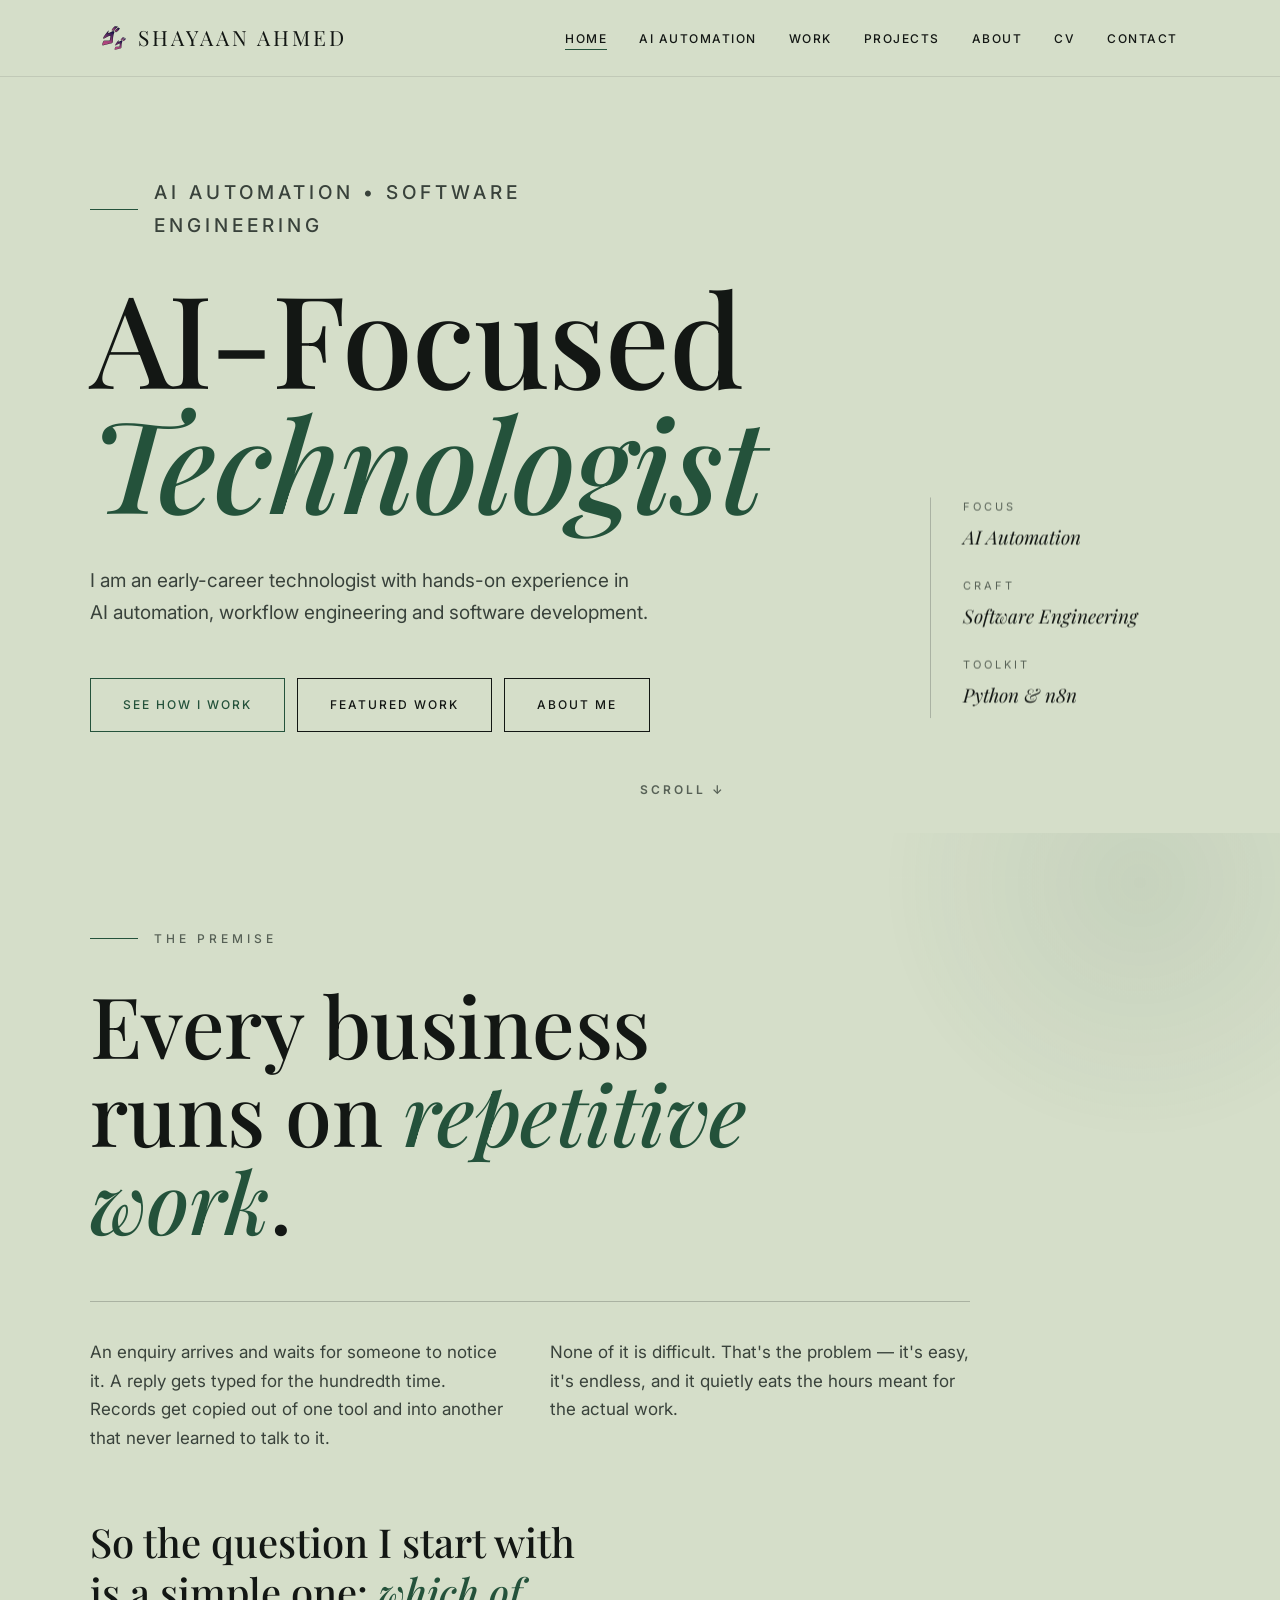
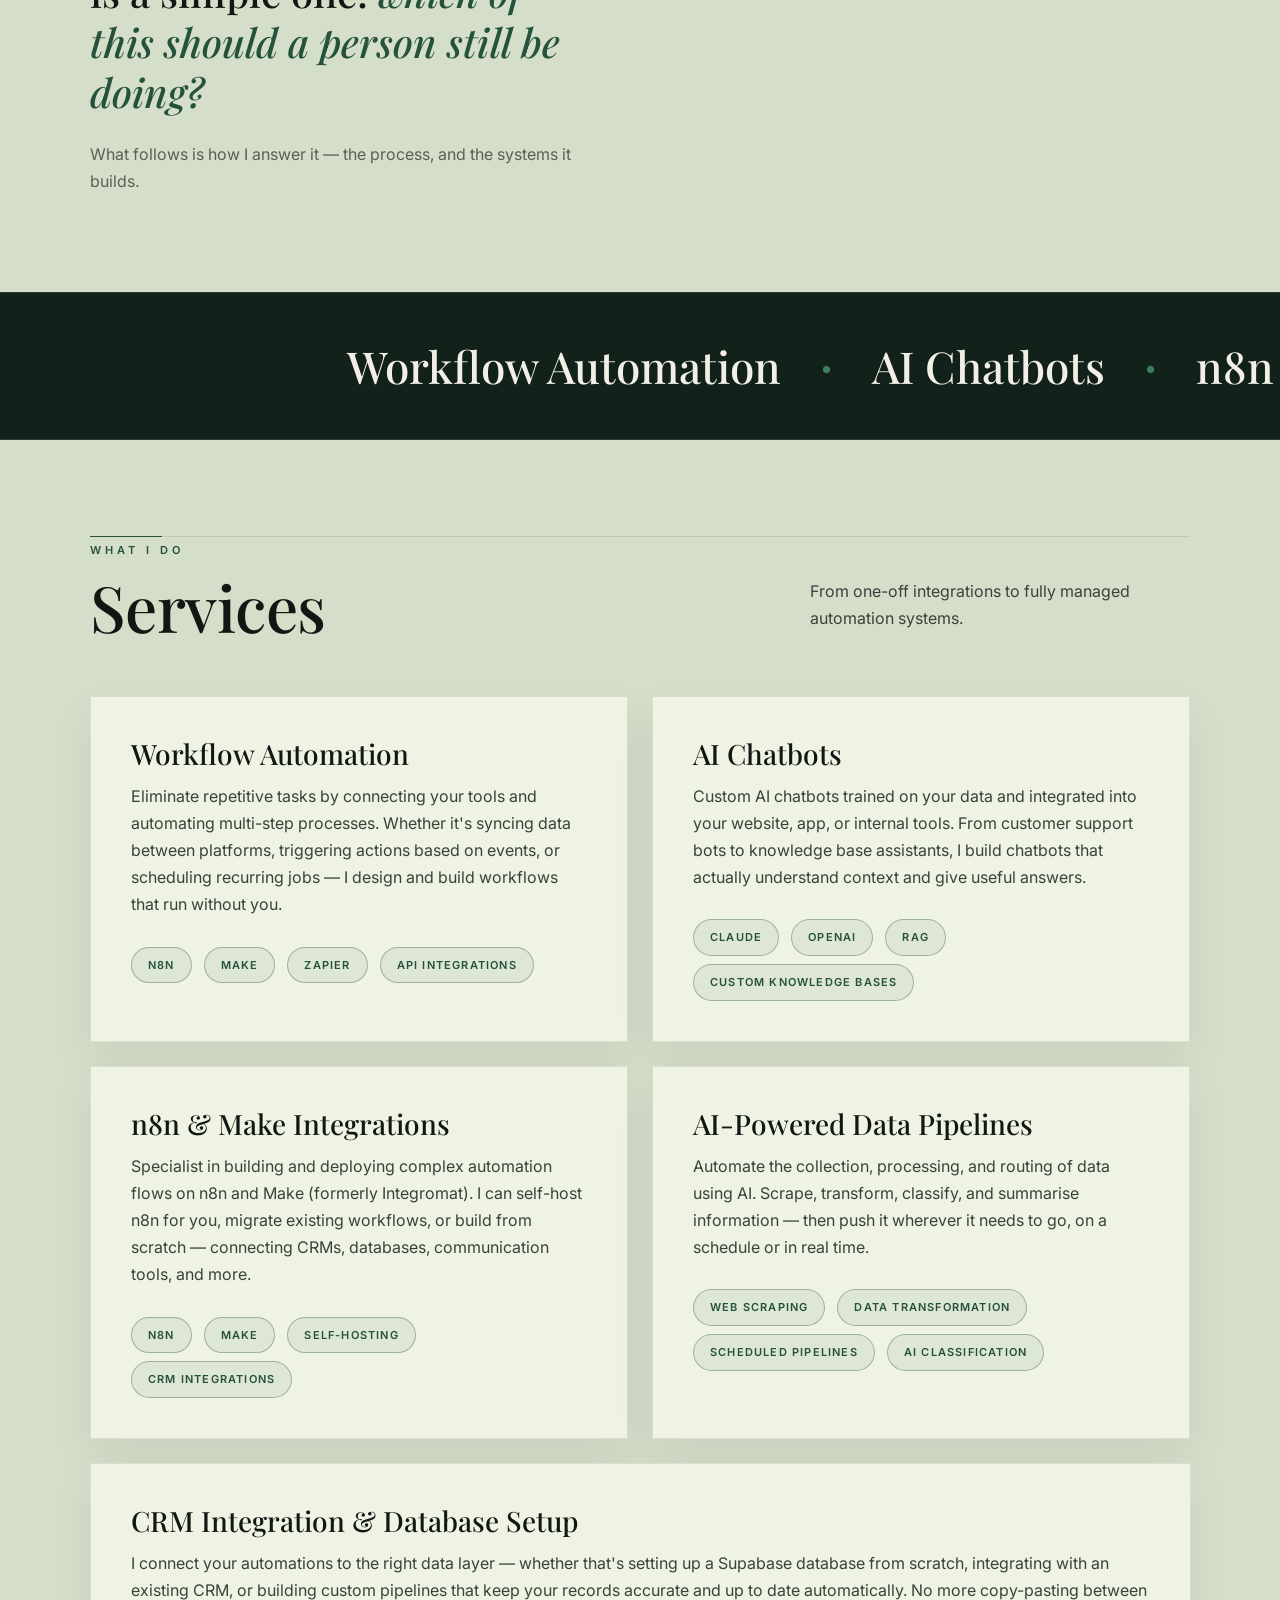
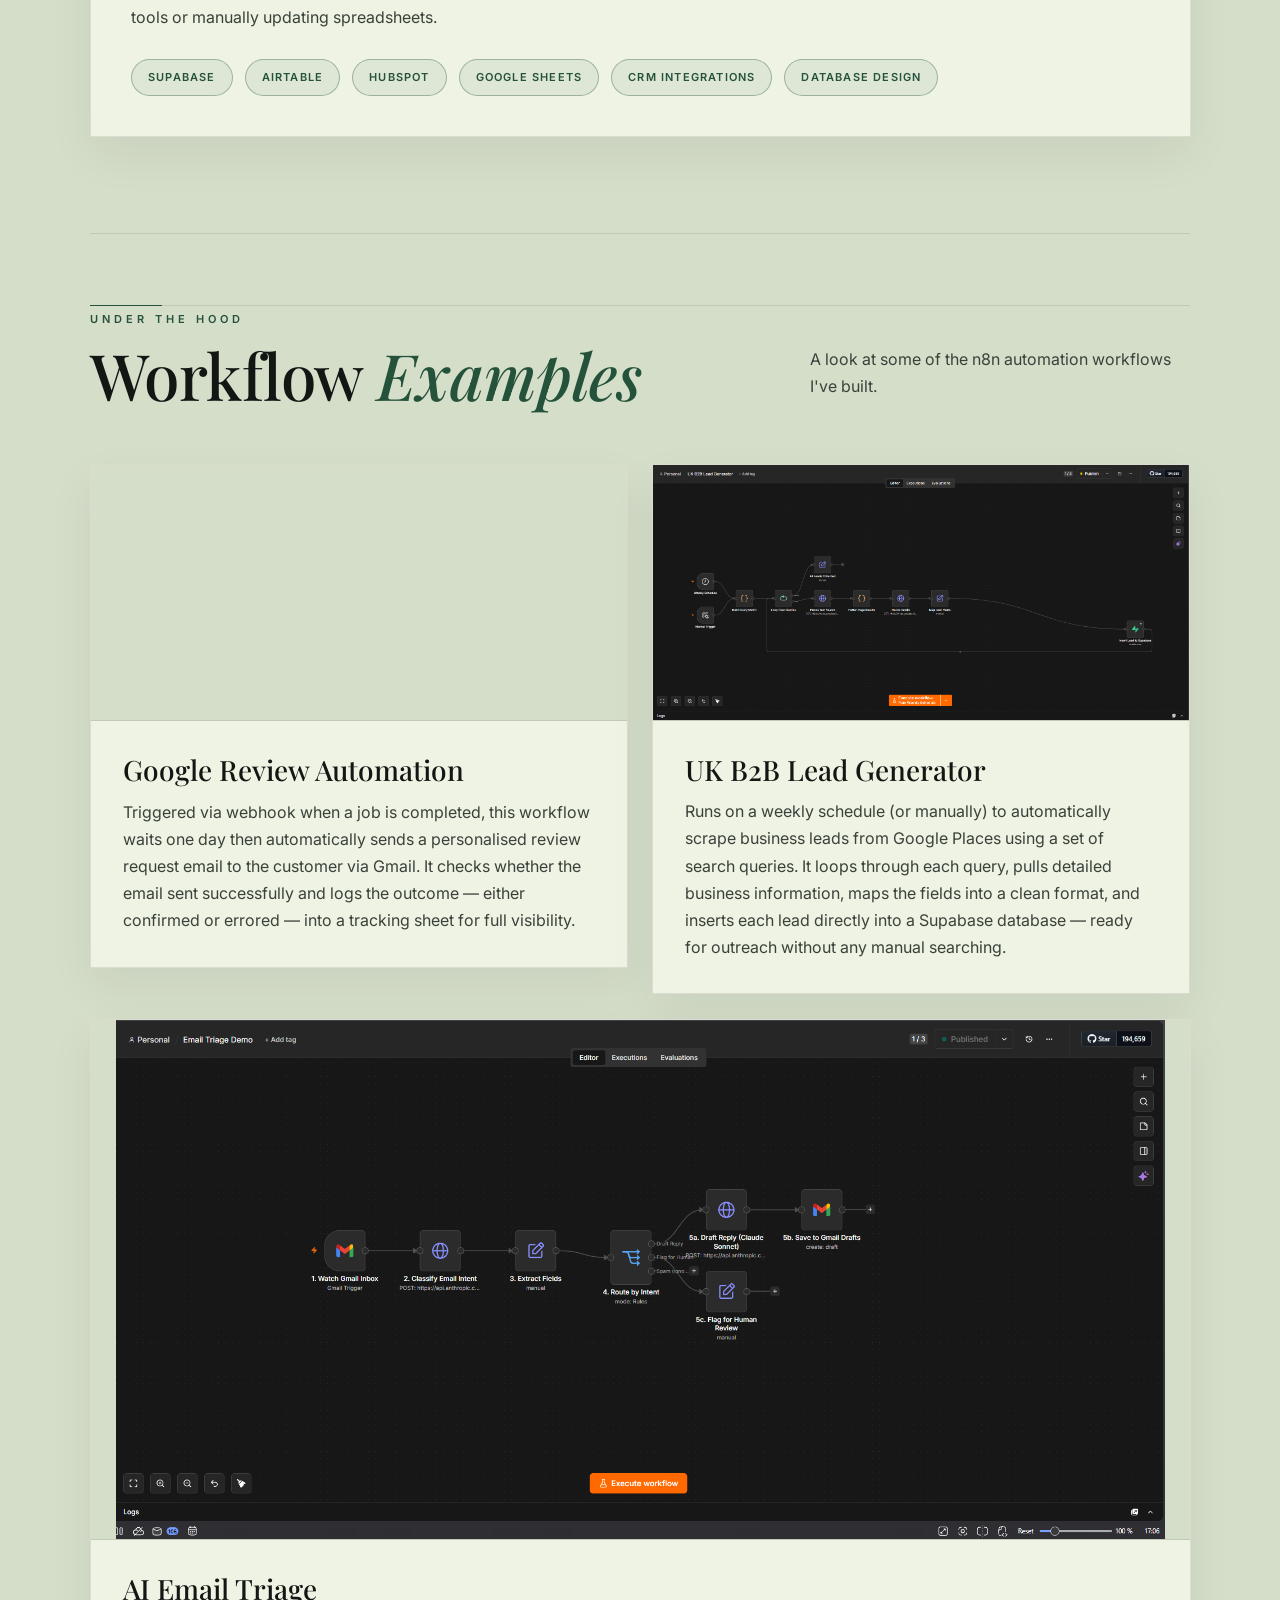
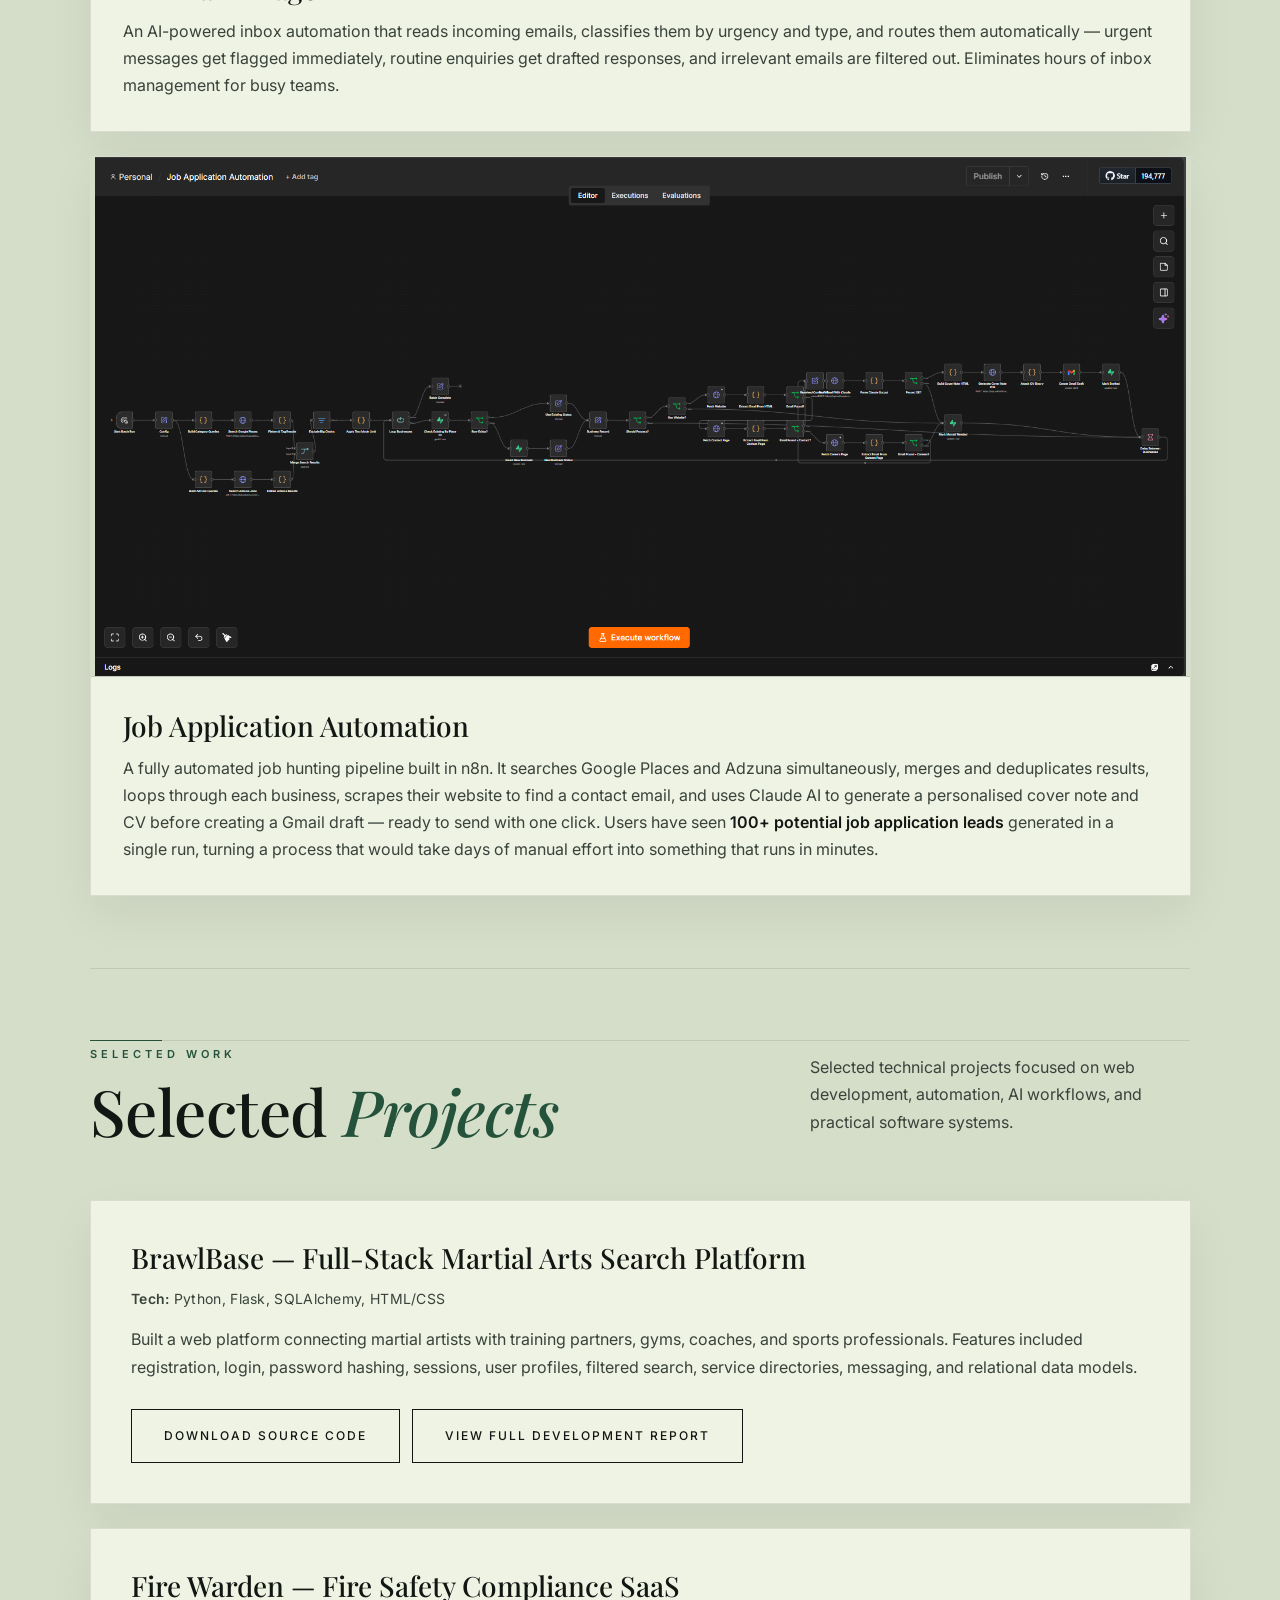
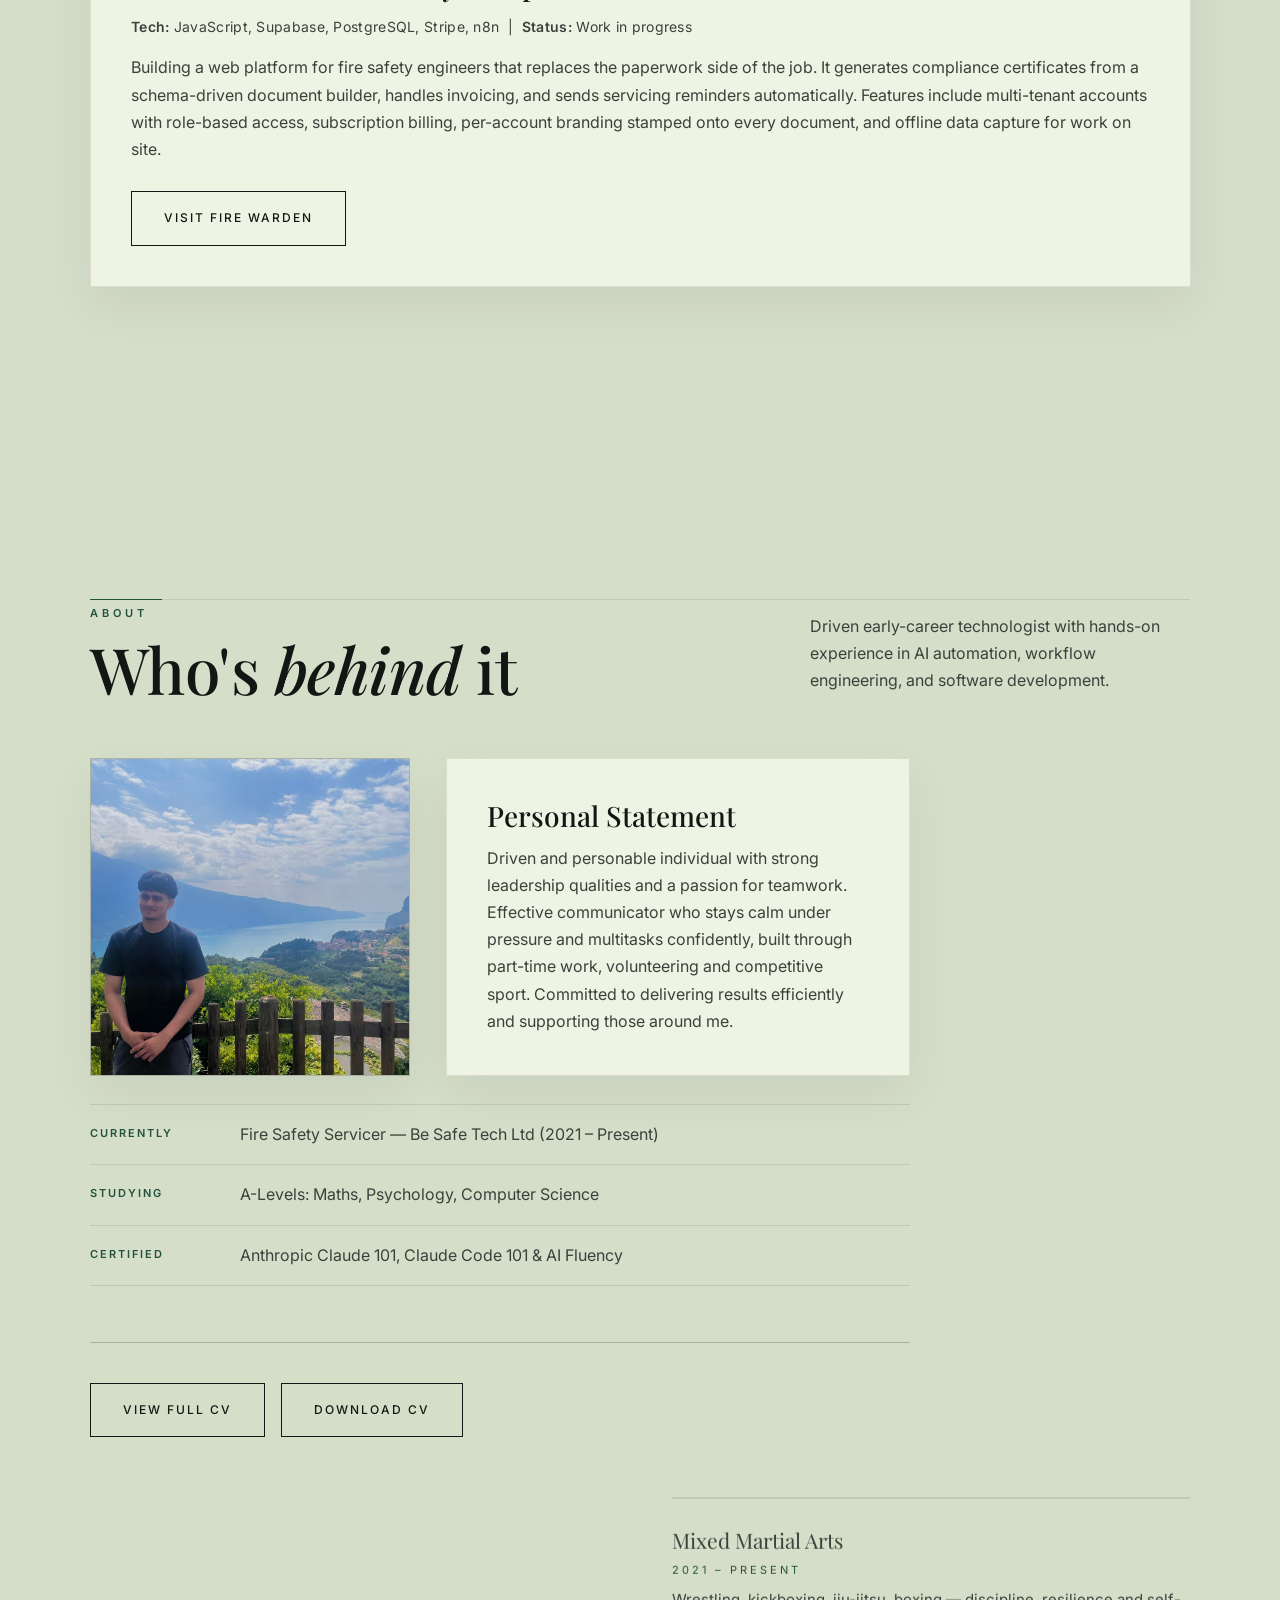
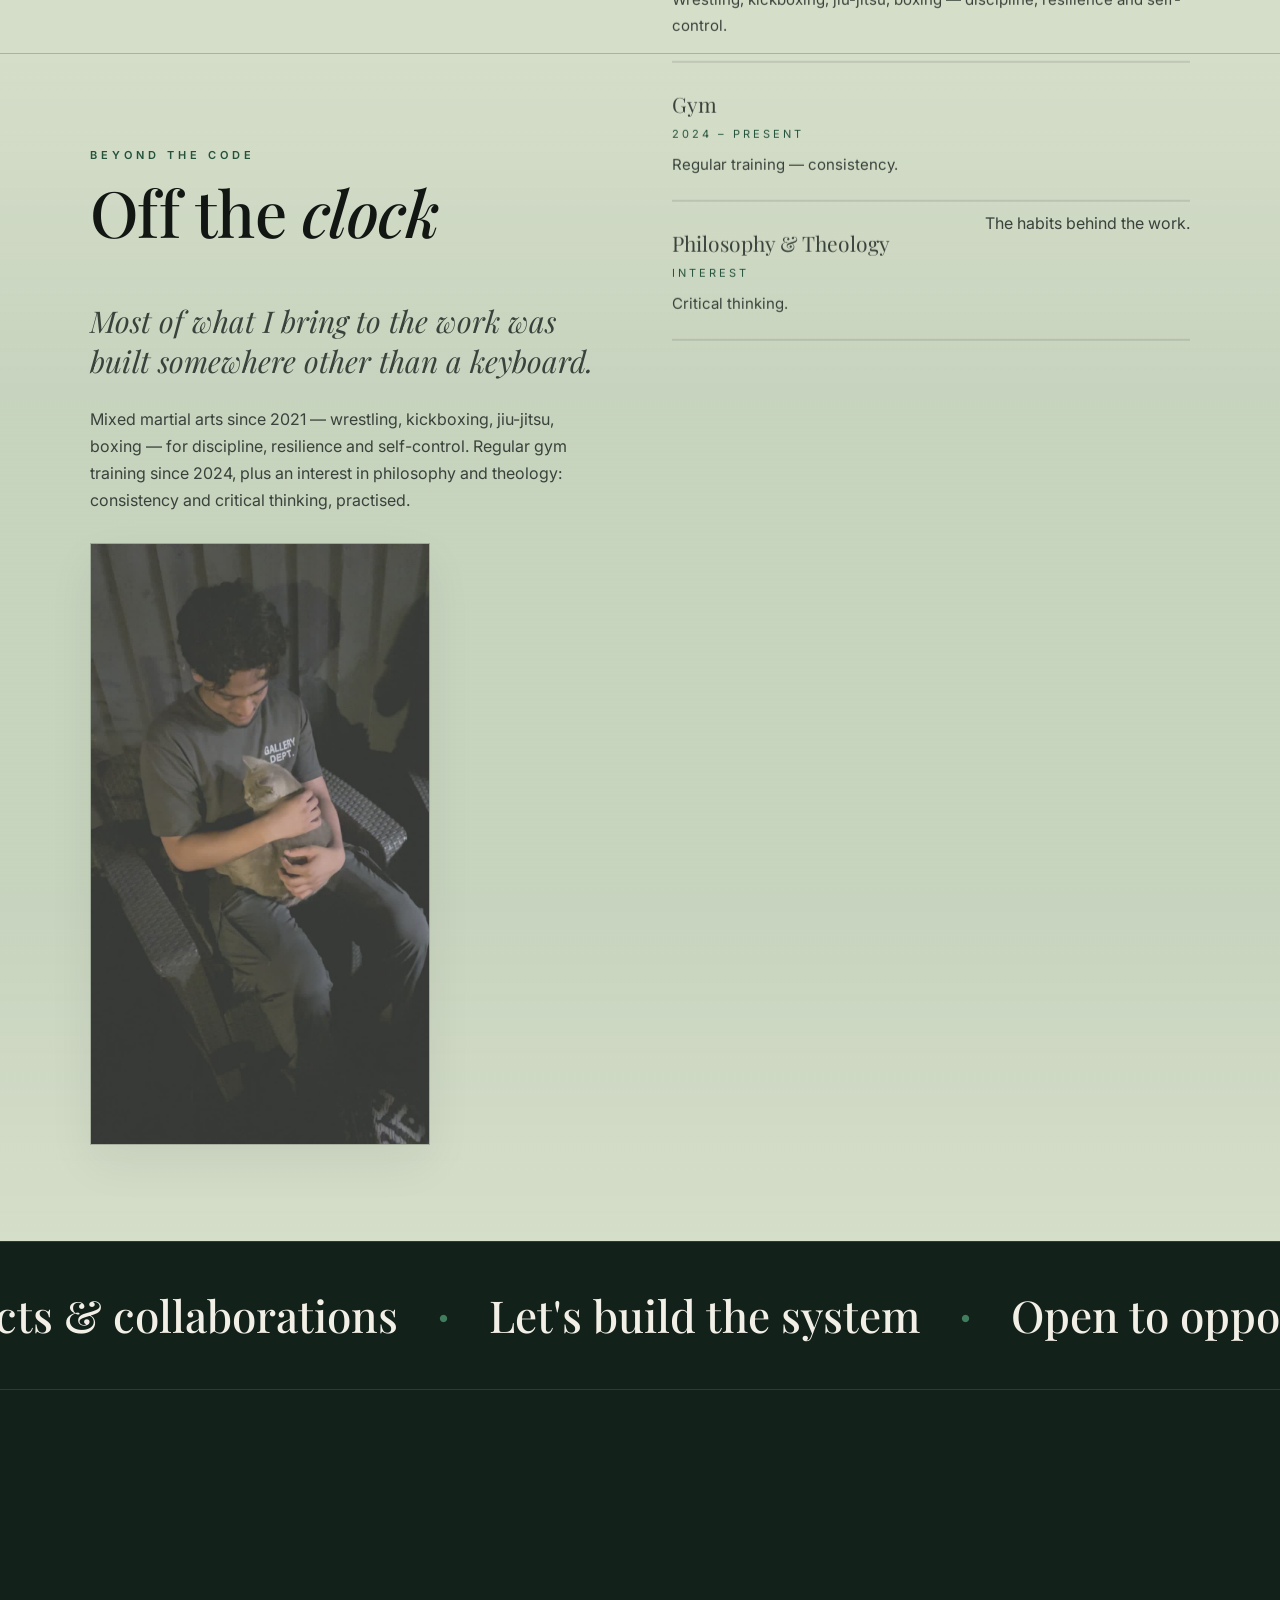
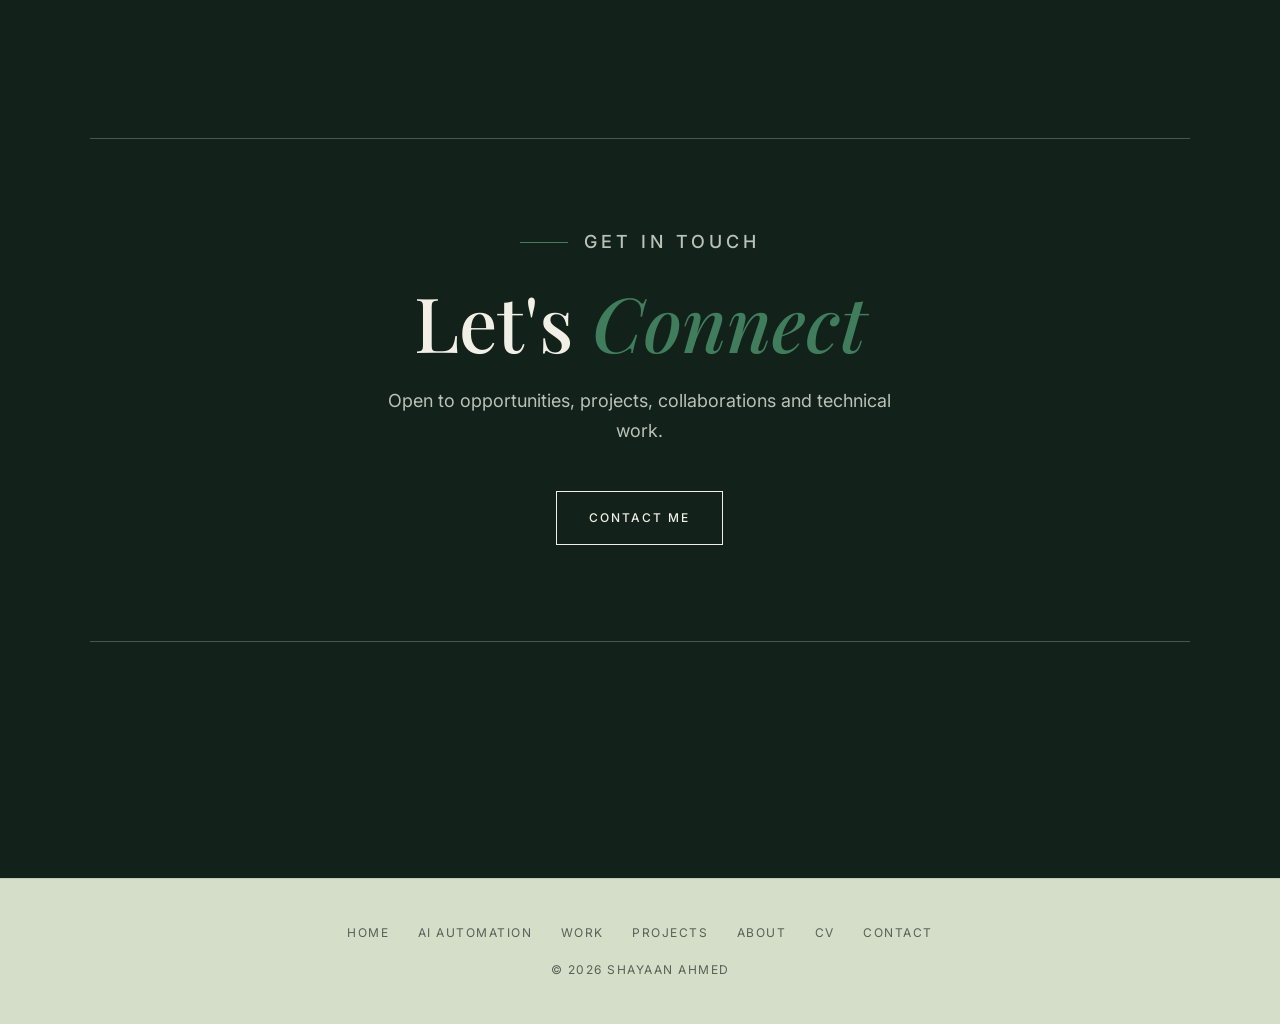
==== commit daa28115: "Split the AI Automation page, full site audit, and fixes across both The walkthrough (and its Featur" ====
--- a/index.html
+++ b/index.html
@@ -5,6 +5,19 @@
     <meta name="viewport" content="width=device-width, initial-scale=1.0">
     <meta name="description" content="Shayaan Ahmed — AI-focused technologist specialising in automation, chatbots and software engineering.">
     <title>Shayaan Ahmed | Portfolio</title>
+    <link rel="canonical" href="https://shayaanahm.github.io/">
+    <meta property="og:type" content="website">
+    <meta property="og:title" content="Shayaan Ahmed | Portfolio">
+    <meta property="og:description" content="Shayaan Ahmed — AI-focused technologist specialising in automation, chatbots and software engineering.">
+    <meta property="og:url" content="https://shayaanahm.github.io/">
+    <meta property="og:image" content="https://shayaanahm.github.io/me-outdoors.jpg">
+    <meta name="twitter:card" content="summary_large_image">
+    <meta name="twitter:title" content="Shayaan Ahmed | Portfolio">
+    <meta name="twitter:description" content="Shayaan Ahmed — AI-focused technologist specialising in automation, chatbots and software engineering.">
+    <meta name="twitter:image" content="https://shayaanahm.github.io/me-outdoors.jpg">
+    <link rel="preconnect" href="https://fonts.googleapis.com">
+    <link rel="preconnect" href="https://fonts.gstatic.com" crossorigin>
+    <link rel="stylesheet" href="https://fonts.googleapis.com/css2?family=Inter:wght@400;500;600;700&family=Playfair+Display:ital,wght@0,500;0,600;0,700;1,500;1,600&display=swap">
     <link rel="stylesheet" href="style.css">
     <link rel="stylesheet" href="home.css">
     <!-- Cloudflare Web Analytics -->
@@ -21,8 +34,9 @@
         <span>Shayaan Ahmed</span>
     </a>
     <div class="nav-links">
-        <a href="#work">Work</a>
-        <a href="#automation">AI Automation</a>
+        <a href="#top">Home</a>
+        <a href="automation.html">AI Automation</a>
+        <a href="automation.html#work">Work</a>
         <a href="#projects">Projects</a>
         <a href="#about">About</a>
         <a href="cv.html">CV</a>
@@ -42,8 +56,8 @@
                     workflow engineering and software development.
                 </p>
                 <div class="hero-buttons">
-                    <a class="button button--accent" href="#automation">See How I Work</a>
-                    <a class="button" href="#work">Featured Work</a>
+                    <a class="button button--accent" href="automation.html">See How I Work</a>
+                    <a class="button" href="automation.html#work">Featured Work</a>
                     <a class="button" href="#about">About Me</a>
                 </div>
             </div>
@@ -88,30 +102,13 @@
     </div>
 </div>
 
-<!-- ===== AI Automation — the walkthrough (#automation) =====
-     world-scrub.js mounts the scrub engine here: a sticky 100vh view +
-     a tall track; scroll drives the camera through one continuous
-     photoreal walk of the process (Discovery → Design → Build →
-     Handover; the last stop introduces the owner). Config lives with
-     the scripts at the end of <body>. Copy = the real How It Works.
--->
-<section id="automation" aria-label="AI Automation — how I work, as a walkthrough">
-    <div class="automation-intro panel-dark">
-        <div class="container automation-intro-inner">
-            <div class="section-row tight reveal">
-                <h2 class="section-heading" data-label="AI Automation">The <em>walkthrough</em></h2>
-                <p class="section-sub">How I take a business from manual to automated — scroll to walk the process.</p>
-            </div>
-        </div>
-    </div>
-    <div id="world"></div>
-</section>
+<!-- The AI Automation walkthrough used to sit here. It moved to its own
+     page (automation.html) on 2026-07-17 — the nav/hero link out to it. -->
 
 <!-- ============================================================
      3. SERVICES
      ============================================================ -->
 <section id="services" class="svc">
-    <span class="sec-num" data-parallax="-0.06" aria-hidden="true">01</span>
     <div class="container svc-inner">
         <div class="section-row tight reveal">
             <h2 class="section-heading" data-label="What I Do">Services</h2>
@@ -178,48 +175,8 @@
         </div>
     </div>
 </section>
-<!-- ============ Featured Work ============ -->
-<section id="work" class="work-section">
-    <span class="sec-num" data-parallax="-0.06" aria-hidden="true">02</span>
-    <div class="container">
-        <div class="section-row tight reveal">
-            <h2 class="section-heading" data-label="Portfolio">Featured <em>Work</em></h2>
-            <p class="section-sub">Example automations built for businesses across different industries.</p>
-        </div>
-
-        <div class="grid-2 work-grid">
-            <div class="card media-card reveal">
-                <div class="work-media">
-                    <video controls preload="metadata" playsinline>
-                        <source src="premier-properties.mp4" type="video/mp4">
-                        Your browser does not support the video tag.
-                    </video>
-                </div>
-                <div class="media-body">
-                    <h3>Premier Properties</h3>
-                    <p>An end-to-end AI automation built for a local estate agent. When a new enquiry comes in, the system automatically qualifies the lead, sends a personalised response, and logs the contact — removing the need for manual follow-up and ensuring no enquiry goes unanswered.</p>
-                </div>
-            </div>
-            <div class="card media-card reveal">
-                <div class="work-media">
-                    <video controls preload="metadata" playsinline>
-                        <source src="spark-pro-electrical.mp4" type="video/mp4">
-                        Your browser does not support the video tag.
-                    </video>
-                </div>
-                <div class="media-body">
-                    <h3>Spark Pro Electrical</h3>
-                    <p>A job intake and response automation built for a licensed electrical contractor. New job requests trigger an instant AI-generated reply, with job details automatically captured and routed to the right place — saving hours of admin per week.</p>
-                </div>
-            </div>
-        </div>
-    </div>
-</section>
-
 <!-- ============ Workflow Examples ============ -->
 <section id="workflows" class="wf-section">
-    <span class="sec-num" data-parallax="-0.06" aria-hidden="true">03</span>
-    <span class="wf-glyph" data-parallax="0.14" aria-hidden="true"></span>
     <div class="container">
         <div class="section-row reveal">
             <h2 class="section-heading" data-label="Under the Hood">Workflow <em>Examples</em></h2>
@@ -261,7 +218,6 @@
 
 <!-- ============ Projects ============ -->
 <section id="projects" class="proj-section">
-    <span class="sec-num" data-parallax="-0.06" aria-hidden="true">04</span>
     <div class="container">
         <div class="section-row reveal">
             <h2 class="section-heading" data-label="Selected Work">Selected <em>Projects</em></h2>
@@ -282,6 +238,22 @@
                 <a class="button" href="brawlbase-nea.pdf" target="_blank" rel="noopener">View Full Development Report</a>
             </div>
         </div>
+
+        <div class="card proj-card reveal">
+            <h3>Fire Warden — Fire Safety Compliance SaaS</h3>
+            <p class="proj-tech"><strong>Tech:</strong> JavaScript, Supabase, PostgreSQL, Stripe, n8n &nbsp;|&nbsp; <strong>Status:</strong> Work in progress</p>
+            <p>
+                Building a web platform for fire safety engineers that replaces the
+                paperwork side of the job. It generates compliance certificates from a
+                schema-driven document builder, handles invoicing, and sends servicing
+                reminders automatically. Features include multi-tenant accounts with
+                role-based access, subscription billing, per-account branding stamped
+                onto every document, and offline data capture for work on site.
+            </p>
+            <div class="proj-actions">
+                <a class="button" href="https://getfirewarden.com" target="_blank" rel="noopener">Visit Fire Warden</a>
+            </div>
+        </div>
     </div>
 </section>
 <!-- ============================================================
@@ -289,7 +261,6 @@
      Copy mirrors the owner's real CV. Don't add claims.
      ============================================================ -->
 <section class="about-section home-section" id="about">
-    <span class="sec-num" data-parallax="-0.06" aria-hidden="true">05</span>
     <div class="container">
 
         <div class="section-row tight reveal">
@@ -301,7 +272,11 @@
 
         <div class="about-compact">
             <div class="about-media">
-                <img class="about-photo reveal" src="me-outdoors.jpg" alt="Shayaan Ahmed at a viewpoint above Lake Garda" loading="lazy" decoding="async" width="1400" height="1050">
+                <!-- Captions repeat what the alt text already states — no new claims. -->
+                <figure class="photo-frame reveal" tabindex="0">
+                    <img src="me-outdoors.jpg" alt="Shayaan Ahmed at a viewpoint above Lake Garda" loading="lazy" decoding="async" width="1400" height="1050">
+                    <figcaption>Above Lake Garda</figcaption>
+                </figure>
                 <div class="card about-statement reveal">
                     <h3>Personal Statement</h3>
                     <p>Driven and personable individual with strong leadership qualities and a passion for teamwork. Effective communicator who stays calm under pressure and multitasks confidently, built through part-time work, volunteering and competitive sport. Committed to delivering results efficiently and supporting those around me.</p>
@@ -355,7 +330,10 @@
                     resilience and self-control. Regular gym training since 2024, plus an interest in philosophy
                     and theology: consistency and critical thinking, practised.
                 </p>
-                <img class="beyond-photo reveal" src="me-cat.jpg" alt="Shayaan off the clock, with a cat on his lap" loading="lazy" decoding="async" width="900" height="1600">
+                <figure class="photo-frame beyond-frame reveal" tabindex="0">
+                    <img src="me-cat.jpg" alt="Shayaan off the clock, with a cat on his lap" loading="lazy" decoding="async" width="900" height="1600">
+                    <figcaption>Off the clock</figcaption>
+                </figure>
             </div>
 
             <ul class="beyond-list reveal" data-parallax="0.05">
@@ -411,8 +389,9 @@
 
 <footer class="footer">
     <div class="footer-links">
-        <a href="#work">Work</a>
-        <a href="#automation">AI Automation</a>
+        <a href="#top">Home</a>
+        <a href="automation.html">AI Automation</a>
+        <a href="automation.html#work">Work</a>
         <a href="#projects">Projects</a>
         <a href="#about">About</a>
         <a href="cv.html">CV</a>
@@ -423,53 +402,5 @@
 
 <script src="scroll.js"></script>
 <script src="script.js"></script>
-<script src="world-scrub.js"></script>
-<script>
-// The AI Automation walkthrough: one continuous photoreal walk, scroll-
-// scrubbed. Step copy is the real "How It Works"; the last stop
-// introduces the owner. Track lengths trimmed — the earlier pacing was
-// reported as taking too long to get through.
-mountScrollWorld(document.getElementById('world'), {
-    hint: 'scroll to walk through',
-    diveScroll: 1.45,
-    crossfade: 0.1,
-    sections: [
-        {
-            id: 'sw-discovery', label: 'Discovery',
-            still: 'world/discovery.webp',
-            clip: 'world/discovery.mp4', clipMobile: 'world/discovery-m.mp4',
-            accent: '#3f7d5c', scroll: 1.6, linger: 0.35,
-            eyebrow: 'Step 01 — Discovery', title: 'First, we talk.',
-            body: 'We talk through your current processes, pain points, and goals. I identify where automation can save you the most time.'
-        },
-        {
-            id: 'sw-design', label: 'Design',
-            still: 'world/design.webp',
-            clip: 'world/design.mp4', clipMobile: 'world/design-m.mp4',
-            accent: '#3f7d5c', linger: 0.3,
-            eyebrow: 'Step 02 — Design', title: 'Then I map the system.',
-            body: 'I map out the automation architecture — tools, triggers, logic, and integrations — and walk you through the plan before building anything.'
-        },
-        {
-            id: 'sw-build', label: 'Build',
-            still: 'world/build.webp',
-            clip: 'world/build.mp4', clipMobile: 'world/build-m.mp4',
-            accent: '#3f7d5c', linger: 0.3,
-            eyebrow: 'Step 03 — Build', title: 'Then I build it.',
-            body: 'I build and test the workflow end-to-end, handling edge cases and making sure everything runs reliably.'
-        },
-        {
-            id: 'sw-handover', label: 'Handover',
-            still: 'world/handover.webp',
-            clip: 'world/handover.mp4', clipMobile: 'world/handover-m.mp4',
-            accent: '#3f7d5c', scroll: 1.7, linger: 0.4,
-            eyebrow: 'Step 04 — Handover', title: "Yours to keep. I'm Shayaan.",
-            body: 'I hand over the finished system with documentation so you can understand and maintain it — or I can manage it ongoing.',
-            cta: { primary: { label: 'Meet me', href: '#about' }, secondary: { label: 'Get in touch', href: 'contact.html' } }
-        }
-    ],
-    connectors: []
-});
-</script>
 </body>
 </html>
--- a/style.css
+++ b/style.css
@@ -1,4 +1,12 @@
-@import url('https://fonts.googleapis.com/css2?family=Inter:wght@400;500;600;700&family=Playfair+Display:ital,wght@0,500;0,600;0,700;1,500;1,600&display=swap');
+/* Google Fonts is loaded from <head> via preconnect + <link rel="stylesheet">
+   on every page, not @import here. @import is the slowest way to pull in a
+   webfont: the browser has to fetch and parse this file, discover the
+   import, fetch Google's CSS from fonts.googleapis.com, then discover the
+   actual font URLs and fetch THOSE from a second origin, fonts.gstatic.com —
+   three serial round trips with no head start. A <link> in <head> lets the
+   browser discover and start that chain immediately, in parallel with
+   everything else, and the preconnect hints remove the connection-setup cost
+   from the critical path entirely. */
 
 /* ============================================================
    Design tokens — editorial layout system.
@@ -138,6 +146,20 @@
 }
 
 /* ---------- Small label (editorial kicker with dash) ---------- */
+/* Visually hidden but still read aloud — for text a sighted reader gets from
+   a graphic (e.g. the Alvo lockup, where the logo carries the name). */
+.sr-only {
+    position: absolute;
+    width: 1px;
+    height: 1px;
+    padding: 0;
+    margin: -1px;
+    overflow: hidden;
+    clip: rect(0, 0, 0, 0);
+    white-space: nowrap;
+    border: 0;
+}
+
 .small-label {
     font-size: 12px;
     letter-spacing: 4px;
@@ -225,27 +247,13 @@
     font-size: 19px;
 }
 
-.hero-scroll {
-    position: absolute;
-    bottom: 32px;
-    left: 0;
-    font-size: 11px;
-    letter-spacing: 3px;
-    text-transform: uppercase;
-    color: var(--ink-muted);
-    text-decoration: none;
-    animation: bob 2.4s ease-in-out infinite;
-    transition: color 0.3s;
-}
-
-.hero-scroll:hover {
-    color: var(--ink);
-}
-
-@keyframes bob {
-    0%, 100% { transform: translateY(0); }
-    50% { transform: translateY(8px); }
-}
+/* .hero-scroll lives entirely in home.css now — this used to be a second,
+   conflicting definition (position/placement here, "bigger" treatment
+   layered on top in home.css) that never got reconciled when home.css's
+   later pass didn't set its own position, so it silently inherited this
+   block's `left: 0` and ended up pinned flush to the container's left edge
+   as a bordered pill button — reading as a stray extra CTA competing with
+   the real hero buttons above it, not a scroll cue. One rule, one place. */
 
 /* Staggered hero entrance */
 .hero-copy > *,
@@ -508,7 +516,14 @@
     transform: scaleX(1);
 }
 
-.card h3 {
+/* .card-heading / .card-subheading: same visual rule as .card h3/h4, for
+   pages whose card is the page's only content level below its own h1 (cv,
+   contact) — there's no section h2 above the card to make h3 correct there,
+   so those pages promote to h2/h3 and carry an explicit class instead of
+   relying on the tag. Pages that DO have a section h2 above their cards
+   (index, automation) keep plain h3/h4 — leave those alone. */
+.card h3,
+.card-heading {
     font-family: 'Playfair Display', serif;
     font-size: 28px;
     font-weight: 500;
@@ -516,7 +531,14 @@
     line-height: 1.2;
 }
 
-.card h4 {
+/* h3.card-subheading, not the bare class: the promoted entry headings on
+   cv.html ARE <h3>s sitting inside a .card, so the bare class (0,1,0) loses
+   the specificity tie to ".card h3" (0,1,1) above and silently renders as a
+   28px Playfair section heading instead of a 15px uppercase label. The
+   element selector brings it to the same (0,1,1) tier, so source order
+   (this rule comes after) decides it correctly. */
+.card h4,
+h3.card-subheading {
     font-size: 15px;
     text-transform: uppercase;
     letter-spacing: 1.2px;
@@ -573,8 +595,8 @@
     border: 1px solid color-mix(in srgb, var(--accent) 35%, transparent);
     background: var(--accent-soft);
     color: var(--accent);
-    padding: 6px 14px;
-    margin: 6px 6px 0 0;
+    padding: 8px 16px;
+    margin: 8px 8px 0 0;
     font-size: 11px;
     font-weight: 600;
     letter-spacing: 1.2px;
@@ -594,12 +616,12 @@
 }
 
 ul {
-    margin-left: 22px;
+    margin-left: 24px;
     color: var(--ink-soft);
 }
 
 li {
-    margin-bottom: 6px;
+    margin-bottom: 8px;
 }
 
 a {
@@ -671,7 +693,10 @@
     margin-bottom: 0;
 }
 
-.skill-category h4 {
+/* .skill-category only exists on cv.html, so a direct tag rename (h4 -> h3,
+   promoted alongside .card-subheading above) is safe here — no other page
+   uses this class. */
+.skill-category h3 {
     font-size: 13px;
     letter-spacing: 2.5px;
     text-transform: uppercase;
@@ -818,7 +843,7 @@
     }
 
     .nav-links a {
-        margin: 6px 10px;
+        margin: 8px 12px;
         display: inline-block;
     }
 
--- a/home.css
+++ b/home.css
@@ -75,14 +75,23 @@
     background: var(--line);
 }
 
-/* ---------- Hero scroll cue ---------- */
-.hero-scroll {
-    animation: hero-nudge 2.4s var(--ease) infinite;
-}
-
+/* ---------- Hero scroll cue ----------
+   Full rule lives here now (was split across three blocks in two files —
+   see style.css's history note). Centered under the hero, bottom-center
+   being the conventional place for a scroll affordance, and deliberately
+   NOT button-chromed: it sits directly under three real .button CTAs, so
+   giving it a border/background/pill-radius made it read as a fourth
+   competing button instead of a passive cue. Typography leans on the
+   site's existing quiet eyebrow-label language (uppercase, letter-spaced,
+   muted) instead. */
+/* translateX(-50%) is baked into every step, not set as a separate static
+   transform on .hero-scroll — an infinite transform animation replaces the
+   whole transform value each frame, so a static translateX alongside it
+   would get silently clobbered and the centering would snap off the moment
+   the animation started. */
 @keyframes hero-nudge {
-    0%, 100% { transform: translateY(0); }
-    50% { transform: translateY(6px); }
+    0%, 100% { transform: translateX(-50%) translateY(0); }
+    50% { transform: translateX(-50%) translateY(6px); }
 }
 
 /* ---------- Closing CTA ---------- */
@@ -101,7 +110,7 @@
     }
 
     .closing {
-        padding: 90px 0;
+        padding: 92px 0;
     }
 
     [id] {
@@ -412,40 +421,15 @@
     font-weight: 600;
 }
 
-/* Decorative parallax mark — purely ornamental, aria-hidden,
-   sits behind content and never affects layout. */
-.wf-glyph {
-    position: absolute;
-    top: 8%;
-    right: -70px;
-    width: 220px;
-    height: 220px;
-    border: 1px solid var(--line-strong);
-    border-radius: 50%;
-    opacity: 0.35;
-    pointer-events: none;
-    z-index: 0;
-    will-change: transform;
-}
-
 .wf-section > .container {
     position: relative;
     z-index: 1;
 }
 
-/* Keep the decorative circle from ever widening the page */
-.wf-section {
-    overflow-x: clip;
-}
-
-@supports not (overflow: clip) {
-    .wf-section {
-        overflow-x: hidden;
-    }
-}
-
 /* ---------- Projects ---------- */
-.proj-card {
+/* Only the last card drops .card's 24px gap — the section's own bottom
+   padding closes it out. Stacked cards keep the gap between them. */
+.proj-card:last-child {
     margin-bottom: 0;
 }
 
@@ -462,7 +446,7 @@
 }
 
 .proj-actions {
-    margin-top: 26px;
+    margin-top: 28px;
     display: flex;
     flex-wrap: wrap;
     gap: 12px;
@@ -494,10 +478,6 @@
 
     .wf-grid .wide-card img {
         max-height: none;
-    }
-
-    .wf-glyph {
-        display: none;
     }
 
     .proj-actions .button {
@@ -518,10 +498,6 @@
         animation: none !important;
     }
 
-    .wf-glyph {
-        transform: none !important;
-    }
-
     .wf-grid .media-card img {
         transition: none !important;
     }
@@ -631,7 +607,7 @@
     letter-spacing: 1.8px;
     text-transform: uppercase;
     color: var(--ink-muted);
-    margin-bottom: 6px;
+    margin-bottom: 8px;
 }
 
 .tl-role {
@@ -732,12 +708,12 @@
     }
 
     .tl-item {
-        padding-left: 30px;
+        padding-left: 32px;
         margin-bottom: 40px;
     }
 
     .tl-item ul {
-        margin-left: 18px;
+        margin-left: 20px;
     }
 
     .beyond-grid {
@@ -793,7 +769,7 @@
 .about-highlight {
     display: grid;
     grid-template-columns: 130px 1fr;
-    gap: 18px;
+    gap: 20px;
     padding: 16px 0;
     border-bottom: 1px solid var(--line);
 }
@@ -813,7 +789,7 @@
 
 .about-actions {
     display: flex;
-    gap: 14px;
+    gap: 16px;
     flex-wrap: wrap;
 }
 
@@ -831,7 +807,7 @@
 /* ---------- Scroll-scrubbed marquee bands ---------- */
 .marquee {
     overflow: hidden;
-    padding: 34px 0;
+    padding: 36px 0;
     border-top: 1px solid var(--line);
     border-bottom: 1px solid var(--line);
     background: var(--bg-card);
@@ -841,21 +817,17 @@
 .marquee-track {
     display: inline-flex;
     align-items: center;
-    gap: 38px;
+    gap: 40px;
     will-change: transform;
     font-family: 'Playfair Display', serif;
     font-size: clamp(26px, 3.6vw, 44px);
     font-weight: 500;
     color: var(--ink);
-    /* Long enough that scrubbing never runs off the end */
-    padding-left: 45vw;
-}
-
-.marquee--flip .marquee-track {
-    padding-left: 0;
+    /* No lead-in offset: scroll.js biases the scrub so the track's left edge
+       stays outside the band, and this pad guarantees it still covers the
+       full width at the far end of the swing. A band's direction of travel
+       comes from the sign of its data-marquee factor, nothing here. */
     padding-right: 45vw;
-    /* negative factor drags it the other way; start it offset left */
-    margin-left: -60vw;
 }
 
 .marquee-dot {
@@ -863,25 +835,26 @@
     font-size: 0.55em;
 }
 
-/* ---------- Ghost chapter numerals ---------- */
-.sec-num {
-    position: absolute;
-    top: 24px;
-    right: 4%;
-    z-index: 0;
-    font-family: 'Playfair Display', serif;
-    font-size: clamp(120px, 22vw, 300px);
-    font-weight: 700;
-    line-height: 1;
-    color: rgba(36, 82, 59, 0.07);
-    -webkit-text-stroke: 1.5px rgba(36, 82, 59, 0.34);
-    pointer-events: none;
-    user-select: none;
+/* ---------- Chapter rule ----------
+   Replaces the ghost numerals (giant outlined 01–05 top-right of each
+   section). They read as clutter rather than structure, and once the work
+   videos moved to automation.html the sequence was full of holes anyway.
+   This is the same job done quietly: a hairline across the top of each
+   chapter with a short accent lead-in. No numbers to keep in sync. */
+.work-section > .container::before,
+.wf-section > .container::before,
+.proj-section > .container::before,
+.about-section > .container::before,
+.svc > .container::before {
+    content: '';
+    display: block;
+    height: 1px;
+    margin-bottom: 8px;
+    background: linear-gradient(90deg, var(--accent) 0 72px, var(--line) 72px);
 }
 
 .work-section, .wf-section, .proj-section, .about-section, .svc {
     position: relative;
-    overflow: hidden; /* numerals parallax past section edges */
 }
 
 .work-section > .container, .wf-section > .container,
@@ -924,13 +897,11 @@
 }
 
 @media (max-width: 768px) {
-    .marquee { padding: 22px 0; }
-    .sec-num { font-size: 110px; top: 12px; }
+    .marquee { padding: 24px 0; }
 }
 
 @media (prefers-reduced-motion: reduce) {
     .marquee-track { transform: none !important; }
-    .marquee--flip .marquee-track { margin-left: 0; }
     .wf-section .grid-2 > .reveal,
     .work-section .media-card.reveal {
         transform: none !important;
@@ -1003,23 +974,89 @@
     margin-bottom: 0;
 }
 
-.about-photo {
-    object-fit: cover;
-    height: 100%;
-}
-
-.beyond-photo {
-    margin-top: 28px;
-    max-width: 340px;
-}
-
-.about-photo,
-.beyond-photo {
+/* ---------- Owner photos ----------
+   The frame owns the border/shadow and clips; the image scales inside it on
+   hover and lifts its caption in. Caption text only ever restates the alt —
+   these are photos of the owner, not a place to add claims. */
+.photo-frame {
+    position: relative;
+    overflow: hidden;
+    margin: 0;
+    border: 1px solid var(--line-strong);
+    box-shadow: var(--shadow);
+    transition: box-shadow 0.5s var(--ease), border-color 0.5s var(--ease);
+}
+
+.photo-frame img {
     width: 100%;
     height: auto;
     display: block;
-    border: 1px solid var(--line-strong);
-    box-shadow: var(--shadow);
+    transition: transform 0.8s var(--ease);
+}
+
+.photo-frame figcaption {
+    position: absolute;
+    left: 0;
+    right: 0;
+    bottom: 0;
+    padding: 56px 20px 16px;
+    font-size: 11px;
+    font-weight: 600;
+    letter-spacing: 3px;
+    text-transform: uppercase;
+    color: var(--panel-ink);
+    background: linear-gradient(180deg, transparent, rgba(12, 24, 18, 0.88));
+    opacity: 0;
+    transform: translateY(10px);
+    transition: opacity 0.5s var(--ease), transform 0.5s var(--ease);
+}
+
+.photo-frame:focus-visible {
+    outline: 2px solid var(--accent);
+    outline-offset: 3px;
+}
+
+/* Hover is an enhancement — on touch the caption just stays put, and the
+   frame must never depend on a hover that will not arrive. */
+@media (hover: hover) {
+    .photo-frame:hover,
+    .photo-frame:focus-visible {
+        border-color: var(--accent);
+        box-shadow: var(--shadow-hover);
+    }
+
+    .photo-frame:hover img,
+    .photo-frame:focus-visible img {
+        transform: scale(1.05);
+    }
+
+    .photo-frame:hover figcaption,
+    .photo-frame:focus-visible figcaption {
+        opacity: 1;
+        transform: translateY(0);
+    }
+}
+
+@media (hover: none) {
+    .photo-frame figcaption {
+        opacity: 1;
+        transform: none;
+    }
+}
+
+/* The about photo fills its grid column beside the statement card. */
+.about-media .photo-frame {
+    height: 100%;
+}
+
+.about-media .photo-frame img {
+    height: 100%;
+    object-fit: cover;
+}
+
+.beyond-frame {
+    margin-top: 28px;
+    max-width: 340px;
 }
 
 .beyond-media {
@@ -1065,26 +1102,20 @@
 
 .work-section .grid-2 > .media-card:nth-child(2) {
     grid-column: 7 / 13;
-    margin-top: clamp(48px, 7vw, 110px);
-}
-
-/* Float-in: rise with a slight tilt that settles */
+}
+
+/* Float-in: both cards rise together, flush at the same top edge. (A
+   staggered offset + opposite tilt on the second card used to sit here —
+   it read fine buried in the homepage's scrolling narrative, but on its
+   own on automation.html it just looked like the cards were misaligned.
+   Owner flagged it 2026-07-18; flattened both to the same simple rise.) */
 .work-section .media-card.reveal {
-    transform: translateY(70px) rotate(-1.6deg) scale(0.96);
+    transform: translateY(70px) scale(0.96);
     transition: opacity 1s var(--ease), transform 1s var(--ease);
 }
 
-.work-section .grid-2 > .media-card:nth-child(2).reveal {
-    transform: translateY(90px) rotate(1.6deg) scale(0.96);
-    transition-delay: 0.12s;
-}
-
-/* Both cards settle flat. The nth-child(2) rule above ties the plain
-   .visible rule on specificity and wins on order, so the second card
-   needs its own explicit settle or it stays stuck mid-tilt. */
-.work-section .media-card.reveal.visible,
-.work-section .grid-2 > .media-card:nth-child(2).reveal.visible {
-    transform: translateY(0) rotate(0deg) scale(1);
+.work-section .media-card.reveal.visible {
+    transform: translateY(0) scale(1);
 }
 
 @media (max-width: 860px) {
@@ -1092,7 +1123,6 @@
     .work-section .grid-2 > .media-card:nth-child(2) {
         grid-column: 1 / 13;
         grid-row: auto;
-        margin-top: 0;
     }
 
     .work-section .grid-2 {
@@ -1101,30 +1131,45 @@
 }
 
 @media (prefers-reduced-motion: reduce) {
-    .work-section .media-card.reveal,
-    .work-section .grid-2 > .media-card:nth-child(2).reveal {
+    .work-section .media-card.reveal {
         transform: none !important;
     }
-}
-
-/* ---------- Bigger, unmissable scroll cues (round 6) ---------- */
+
+    /* The caption still appears on hover — only the movement stops. */
+    .photo-frame img,
+    .photo-frame figcaption {
+        transition: none !important;
+    }
+
+    .photo-frame:hover img,
+    .photo-frame:focus-visible img {
+        transform: none !important;
+    }
+
+    .photo-frame figcaption {
+        transform: none !important;
+    }
+}
+
 .hero-scroll {
-    font-size: 15px;
-    font-weight: 600;
-    letter-spacing: 4px;
-    color: var(--accent);
+    position: absolute;
+    left: 50%;
+    bottom: 32px;
     display: inline-flex;
     align-items: center;
-    gap: 12px;
-    padding: 14px 26px;
-    border: 1.5px solid color-mix(in srgb, var(--accent) 45%, transparent);
-    border-radius: 999px;
-    background: var(--bg-card);
+    gap: 10px;
+    font-size: 12px;
+    font-weight: 600;
+    letter-spacing: 3px;
+    text-transform: uppercase;
+    color: var(--ink-muted);
+    text-decoration: none;
+    animation: hero-nudge 2.4s var(--ease) infinite;
+    transition: color 0.3s;
 }
 
 .hero-scroll:hover {
-    color: var(--bg-card);
-    background: var(--accent);
+    color: var(--accent);
 }
 
 
@@ -1138,3 +1183,75 @@
 #automation {
     background: var(--panel);
 }
+
+/* ============================================================
+   Alvo Productivity brand lockup — automation.html only
+   ------------------------------------------------------------
+   The agency brand (alvo/brand/brand-board.html), rendered in THIS site's
+   palette. Alvo's own primary is terracotta #B5562C; it is deliberately NOT
+   imported. The owner asked for the brand to stand out "without straying
+   from the colour scheme", so the mark inherits var(--accent) — which
+   .panel-dark flips to --accent-bright (#3f7d5c), the same green the
+   walkthrough's scenes use. Same intent for type: the brand board sets
+   Georgia, this uses the site's own display face (Playfair Display).
+   If Alvo ever gets its own page, that's the place for terracotta — not here.
+
+   Proportions mirror the brand board's hero: the mark sits at ~0.86em and is
+   optically centred against the wordmark, because the mark IS the final
+   letter of "alvo" — it is not an icon sitting beside a word. Don't shrink it
+   to an x-height "o" or the lockup stops reading as the logo.
+   ============================================================ */
+.alvo-lockup {
+    margin: 0;
+    line-height: 0.85;
+}
+
+.alvo-wordmark {
+    display: inline-flex;
+    align-items: center;
+    gap: 0.02em;
+    font-family: 'Playfair Display', serif;
+    font-size: clamp(62px, 10.5vw, 128px);
+    font-weight: 700;
+    line-height: 0.85;
+    letter-spacing: -0.01em;
+    color: var(--accent);
+}
+
+.alvo-mark {
+    width: 0.86em;
+    height: 0.86em;
+    flex-shrink: 0;
+}
+
+.alvo-suffix {
+    display: block;
+    margin-top: 16px;
+    font-family: 'Inter', sans-serif;
+    font-size: clamp(11px, 1.3vw, 15px);
+    font-weight: 600;
+    letter-spacing: 0.34em;
+    text-transform: uppercase;
+    color: var(--ink-muted);
+}
+
+.alvo-tagline {
+    font-family: 'Playfair Display', serif;
+    font-style: italic;
+    font-size: clamp(21px, 2.6vw, 32px);
+    line-height: 1.2;
+    color: var(--accent);
+    margin: 28px 0 20px;
+}
+
+/* .page-header's 72px bottom margin + the strip's own 40px padding stacked
+   into a dead gap above the world. The border still separates them. */
+.alvo-header {
+    margin-bottom: 0;
+}
+
+@media (max-width: 760px) {
+    .alvo-suffix {
+        letter-spacing: 0.26em;
+    }
+}
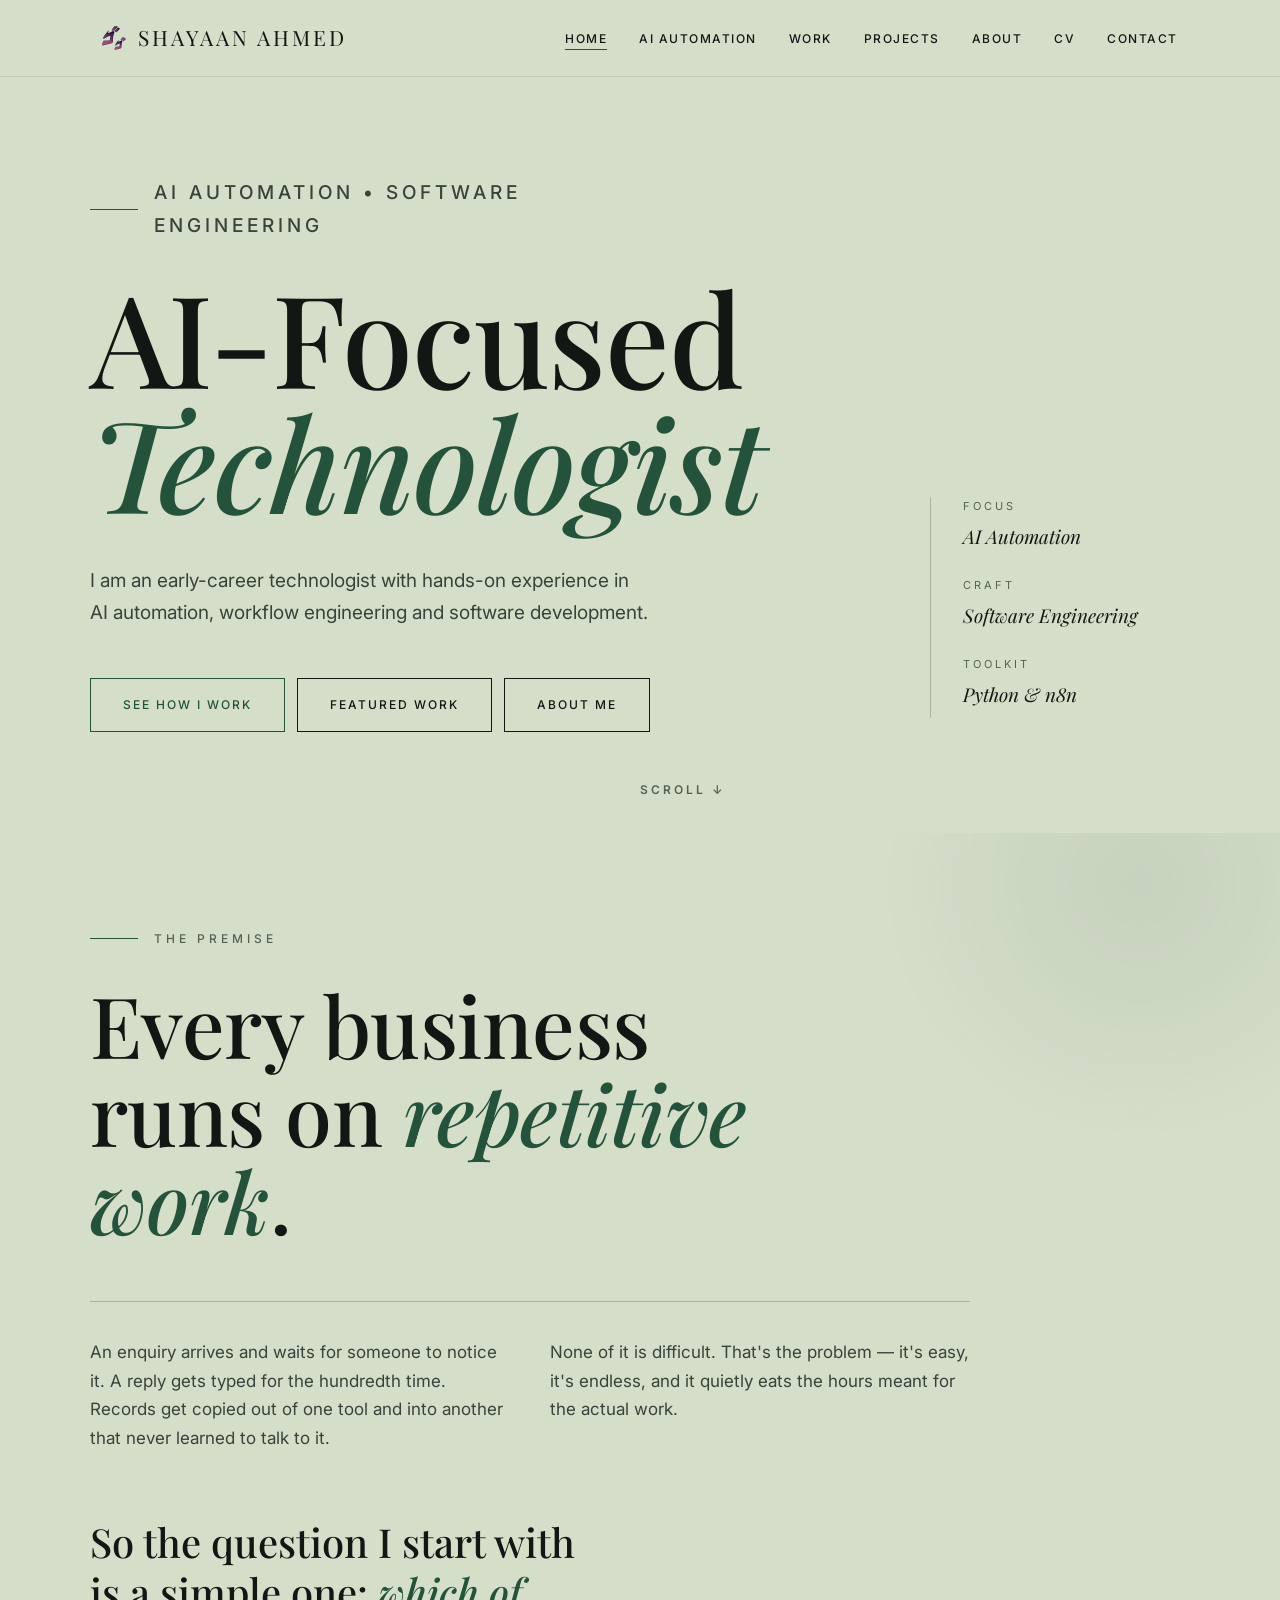
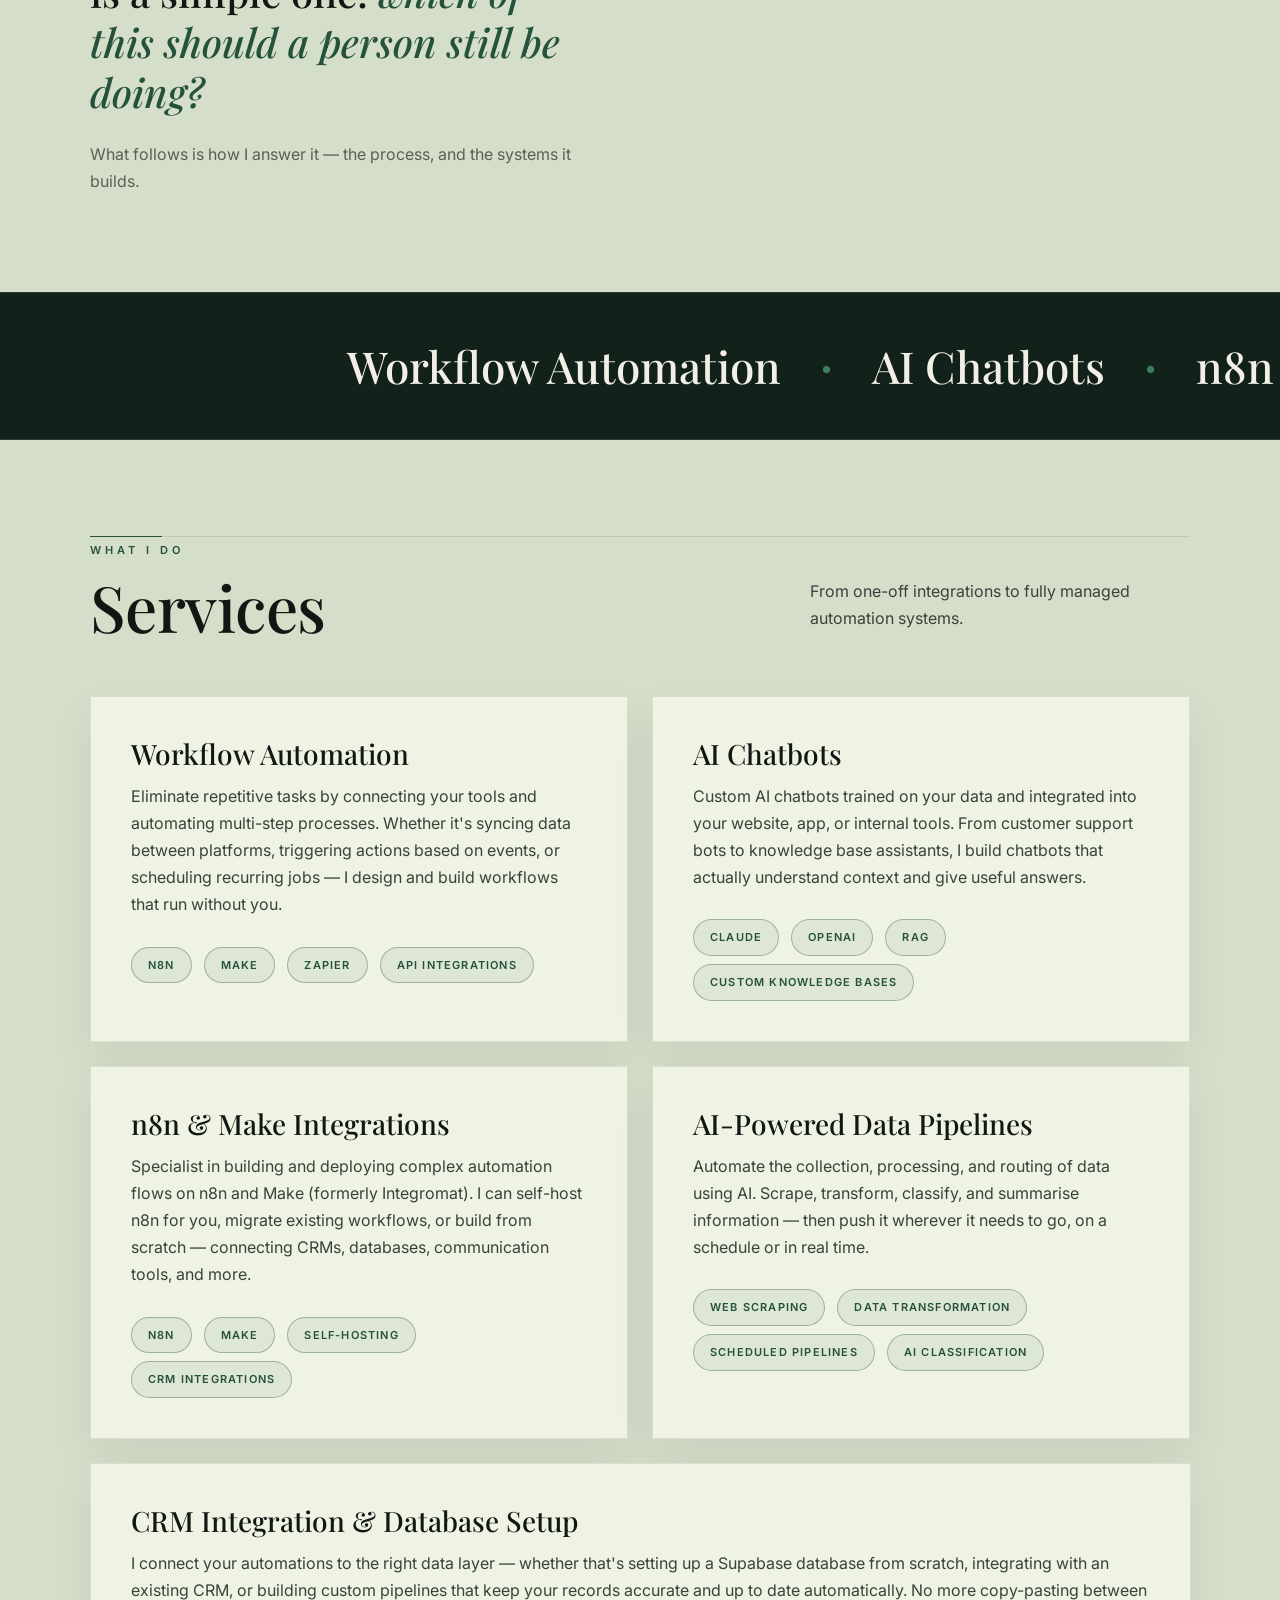
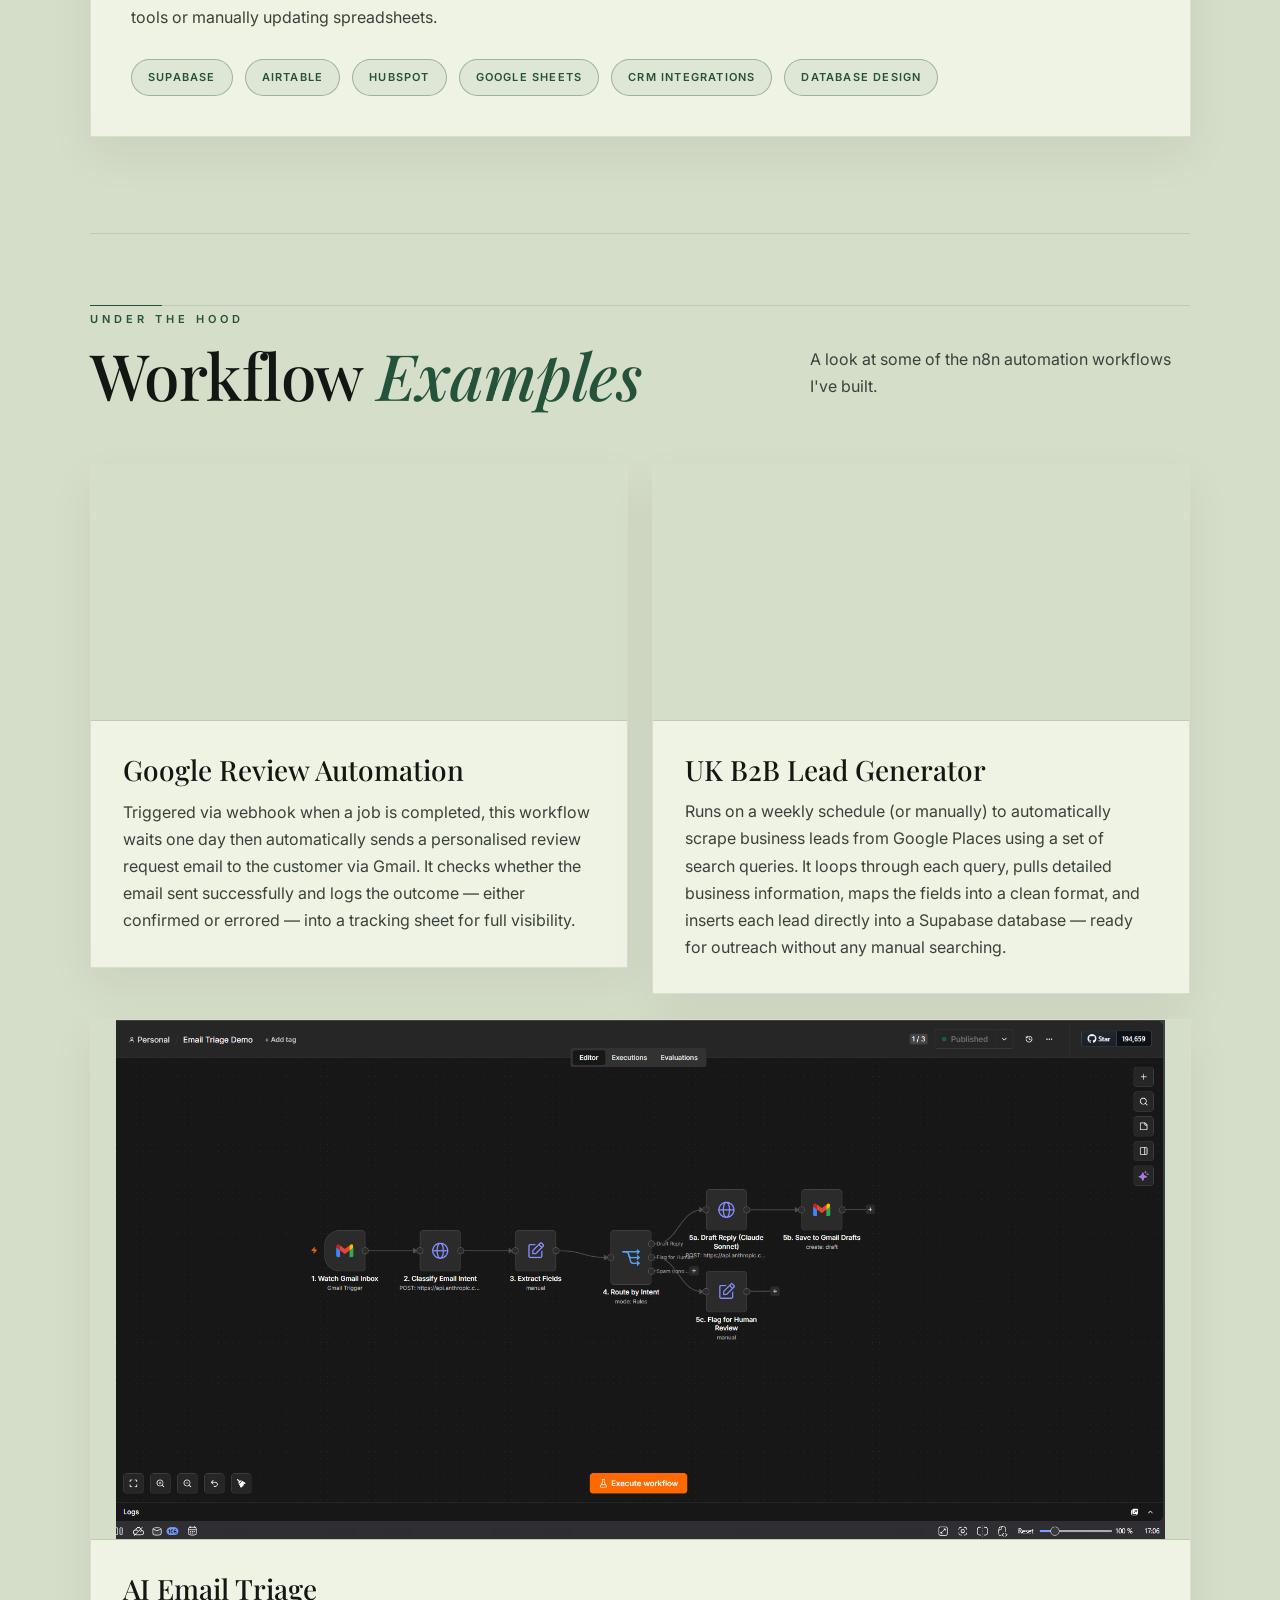
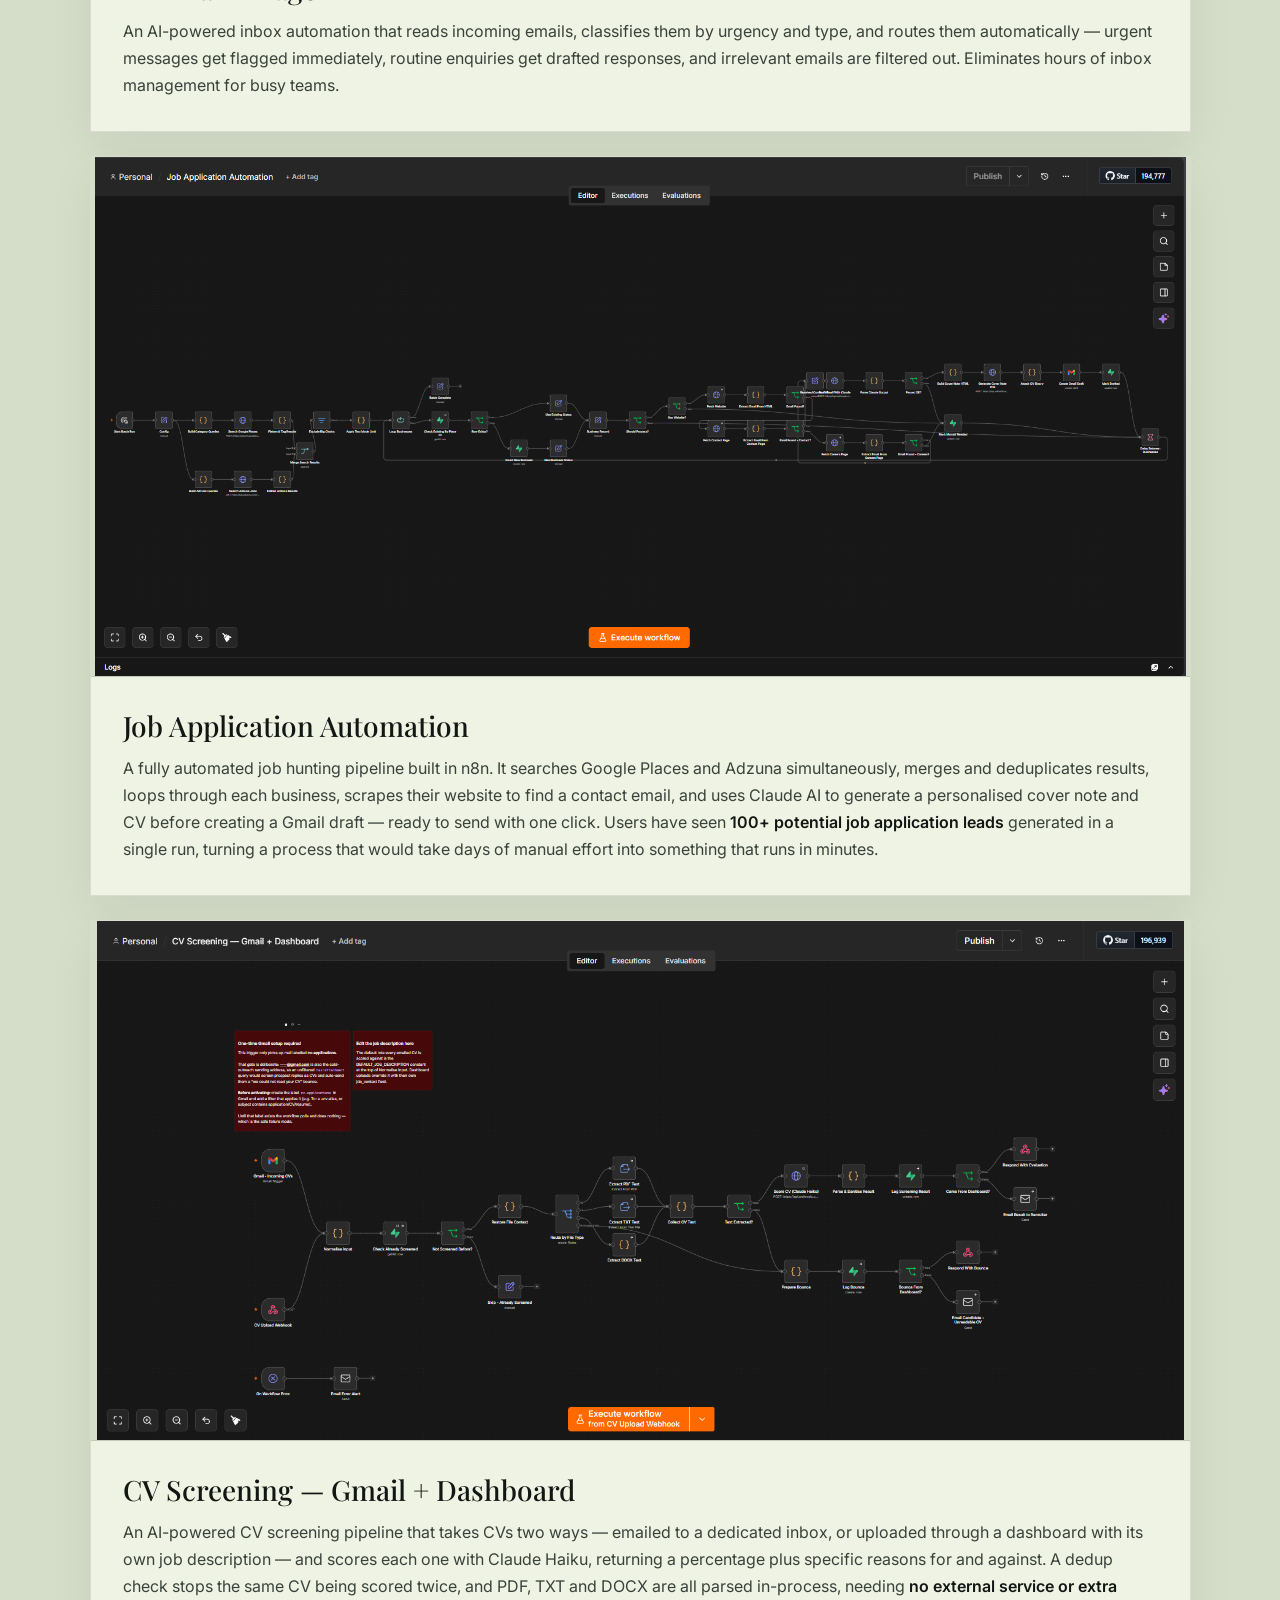
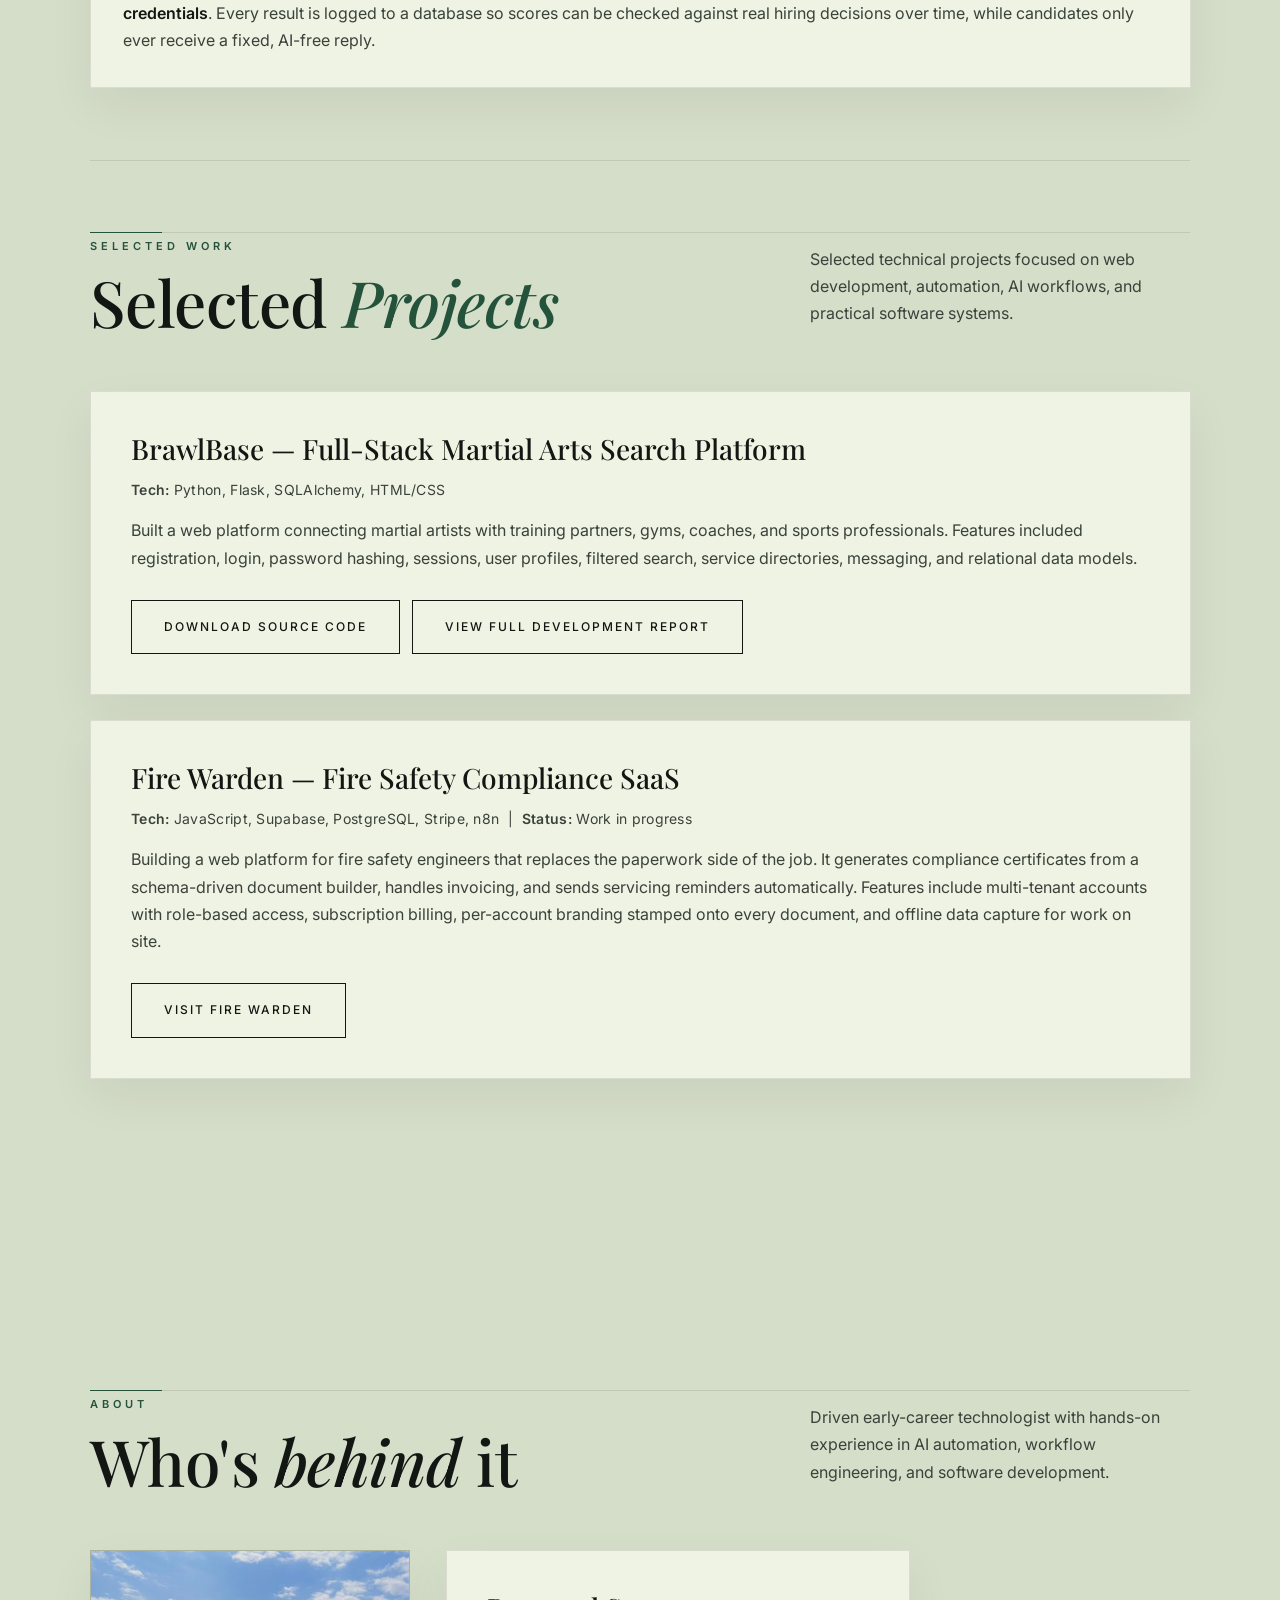
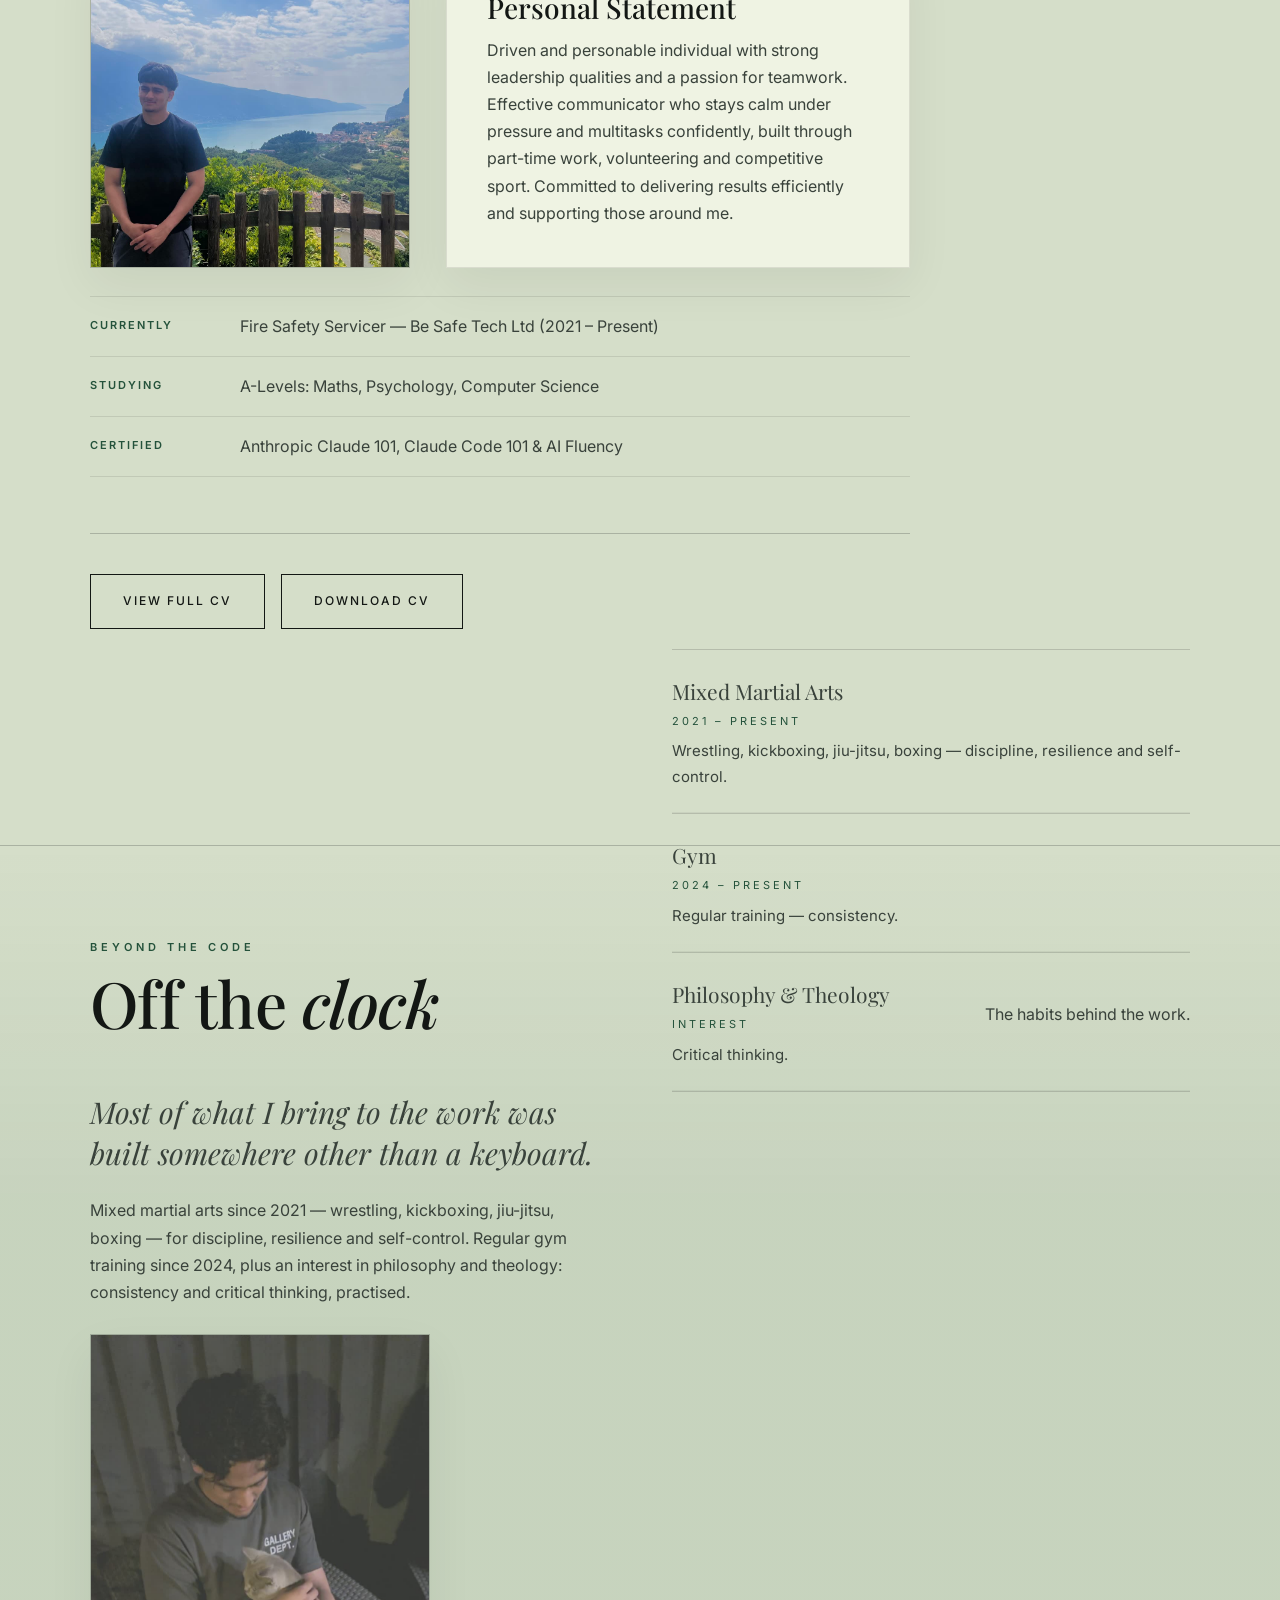
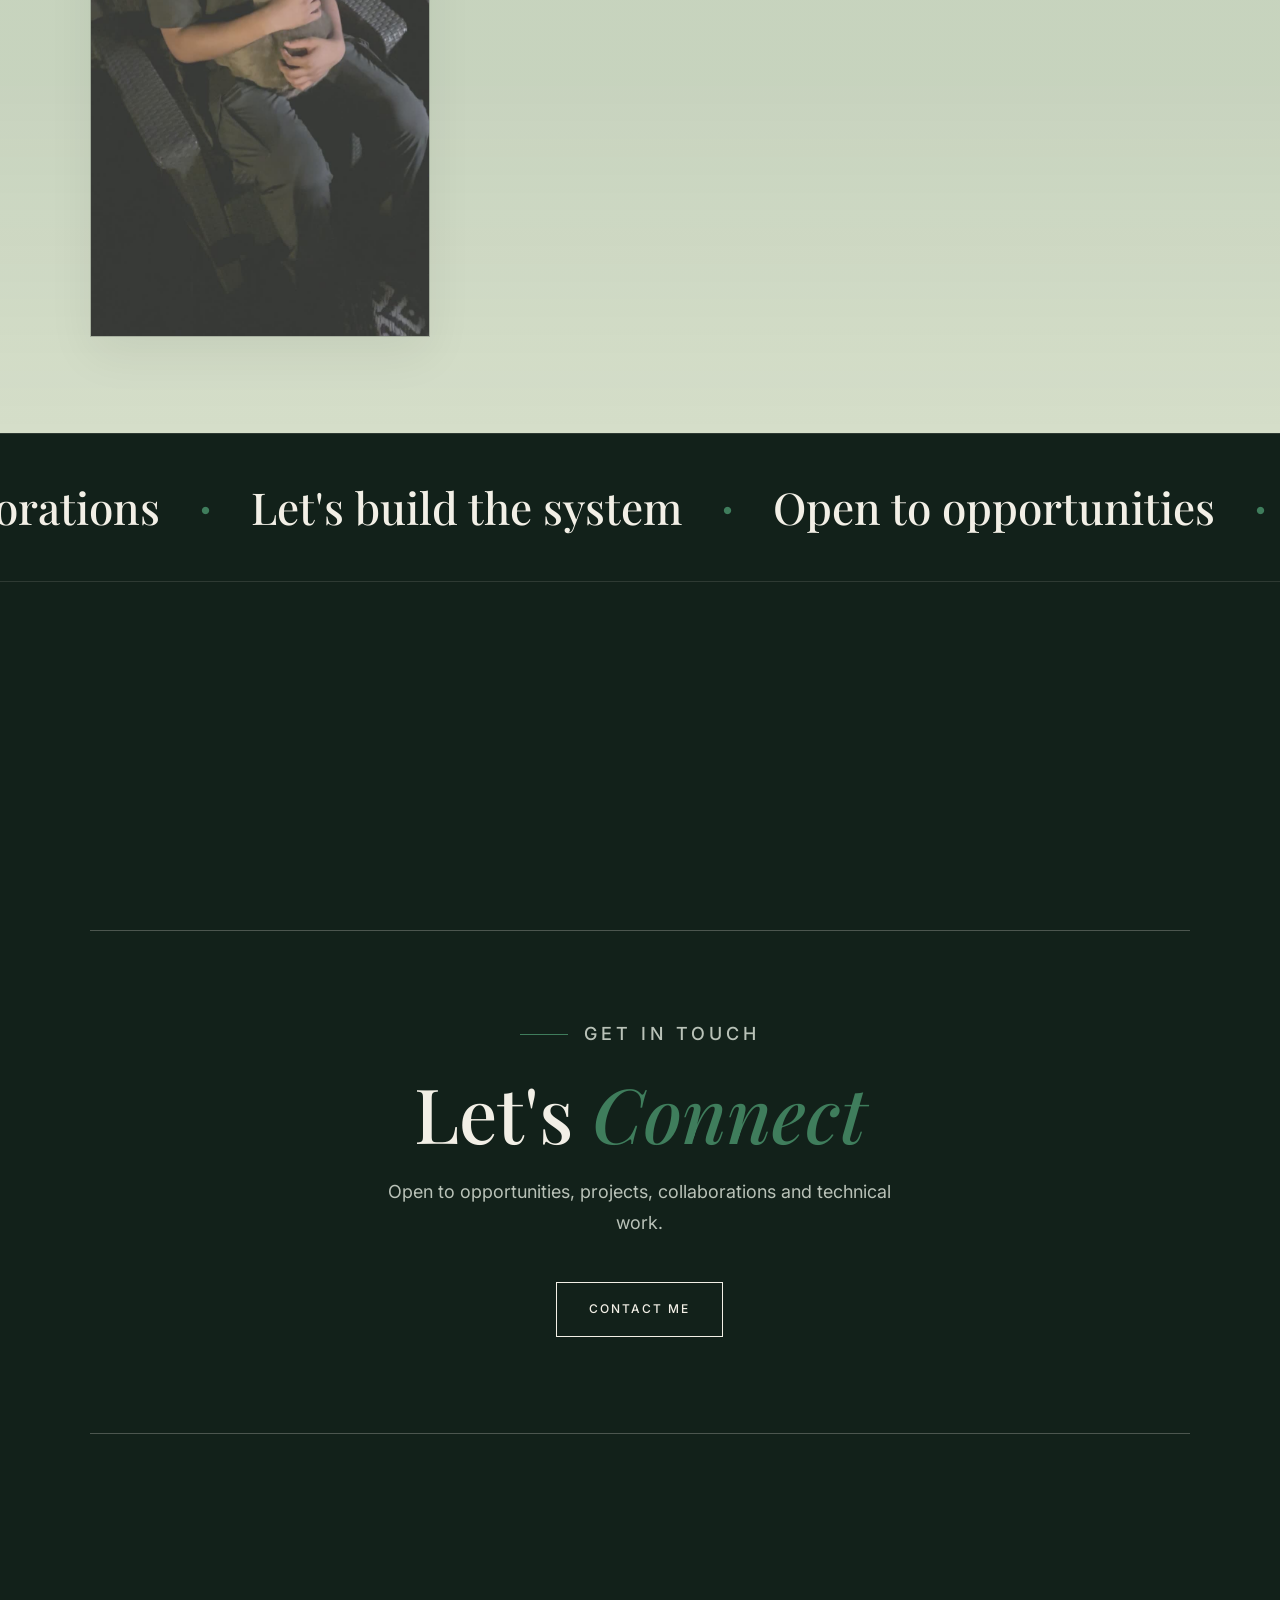
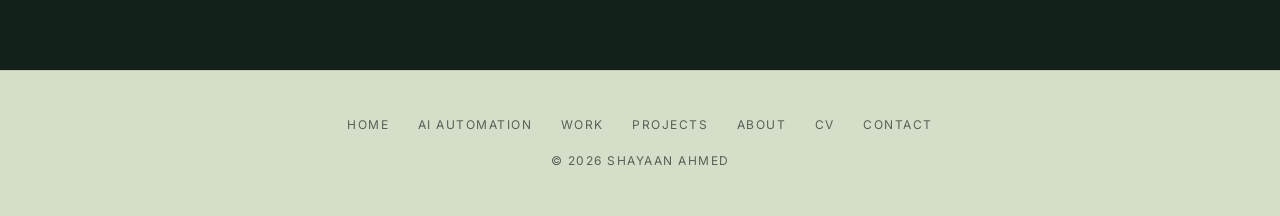
==== commit e262c00b: "Add CV Screening (Gmail + Dashboard) showcase card to home + automation pages Co-Authored-By: Claude" ====
--- a/index.html
+++ b/index.html
@@ -212,6 +212,13 @@
                     <p>A fully automated job hunting pipeline built in n8n. It searches Google Places and Adzuna simultaneously, merges and deduplicates results, loops through each business, scrapes their website to find a contact email, and uses Claude AI to generate a personalised cover note and CV before creating a Gmail draft — ready to send with one click. Users have seen <strong>100+ potential job application leads</strong> generated in a single run, turning a process that would take days of manual effort into something that runs in minutes.</p>
                 </div>
             </div>
+            <div class="card media-card wide-card reveal">
+                <img src="cv-screening-automation.png" alt="CV Screening automation workflow" loading="lazy" decoding="async" width="1773" height="846">
+                <div class="media-body">
+                    <h3>CV Screening — Gmail + Dashboard</h3>
+                    <p>An AI-powered CV screening pipeline that takes CVs two ways — emailed to a dedicated inbox, or uploaded through a dashboard with its own job description — and scores each one with Claude Haiku, returning a percentage plus specific reasons for and against. A dedup check stops the same CV being scored twice, and PDF, TXT and DOCX are all parsed in-process, needing <strong>no external service or extra credentials</strong>. Every result is logged to a database so scores can be checked against real hiring decisions over time, while candidates only ever receive a fixed, AI-free reply.</p>
+                </div>
+            </div>
         </div>
     </div>
 </section>
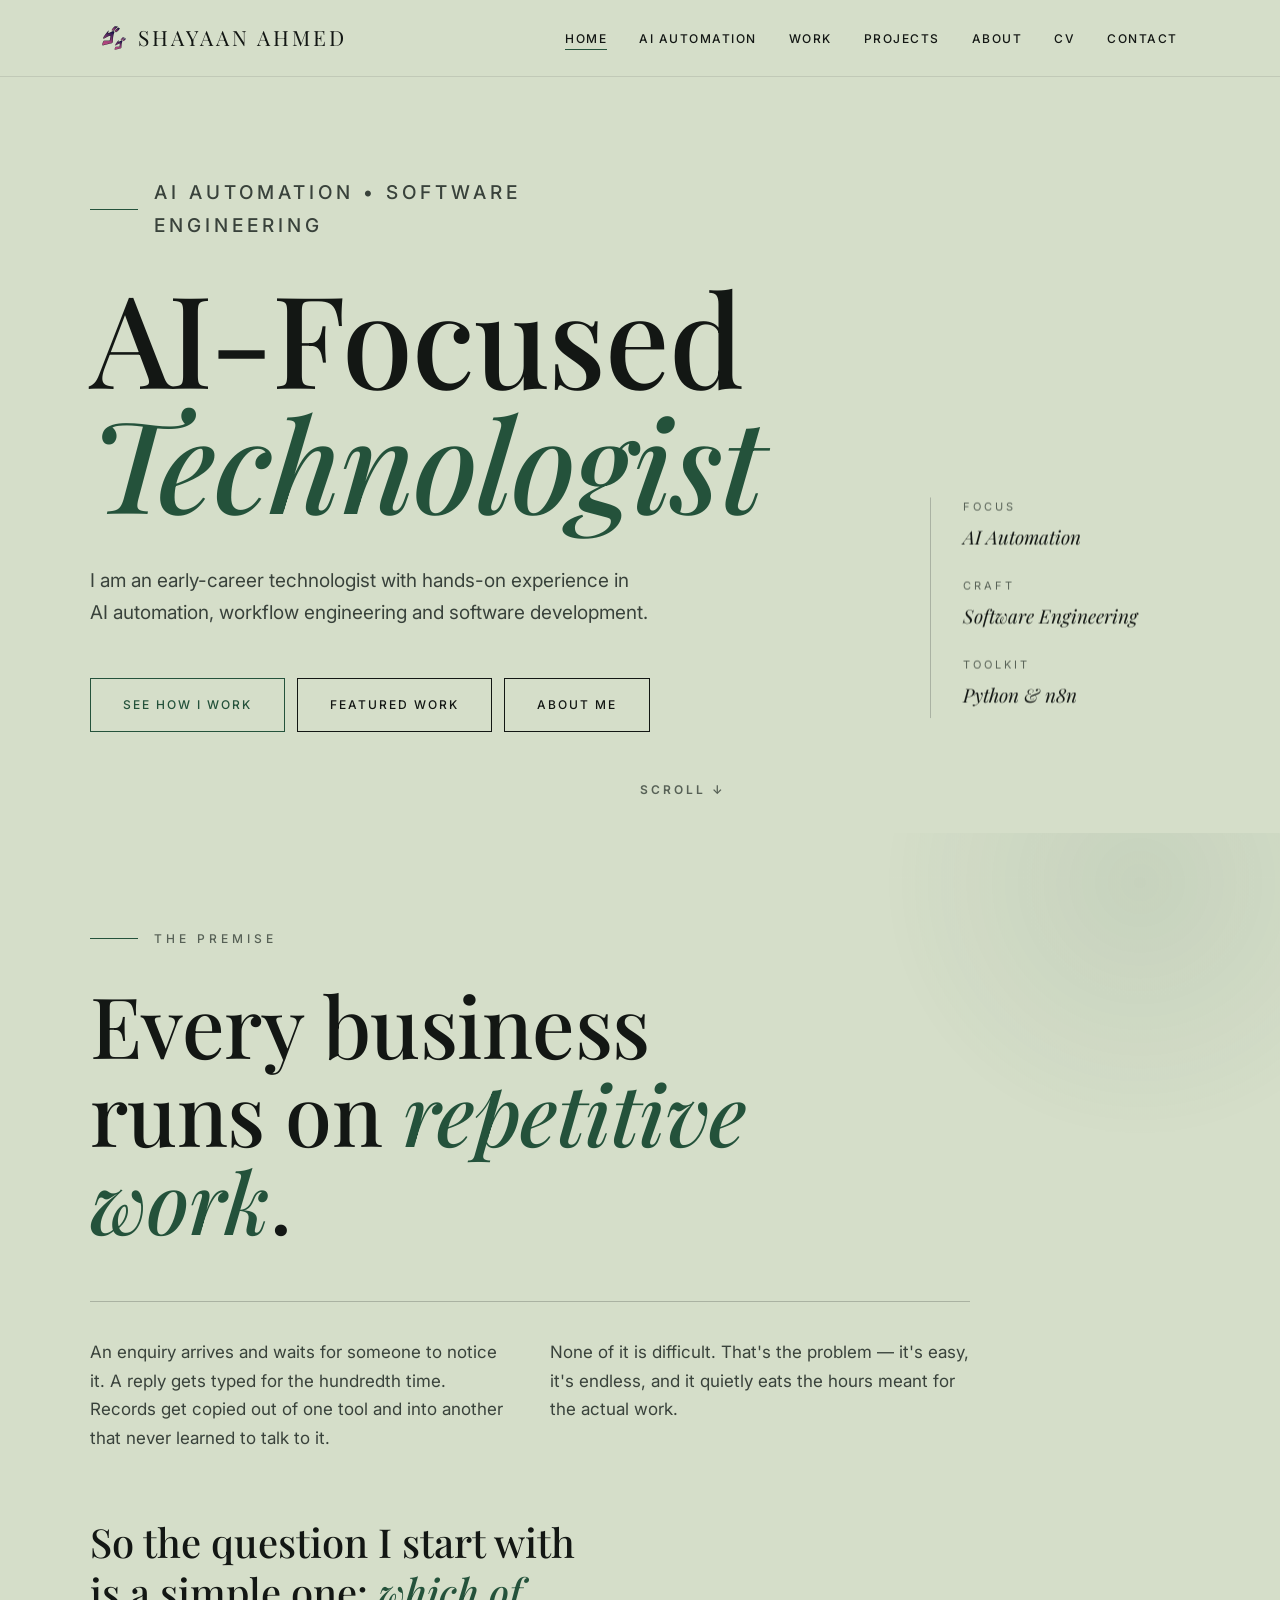
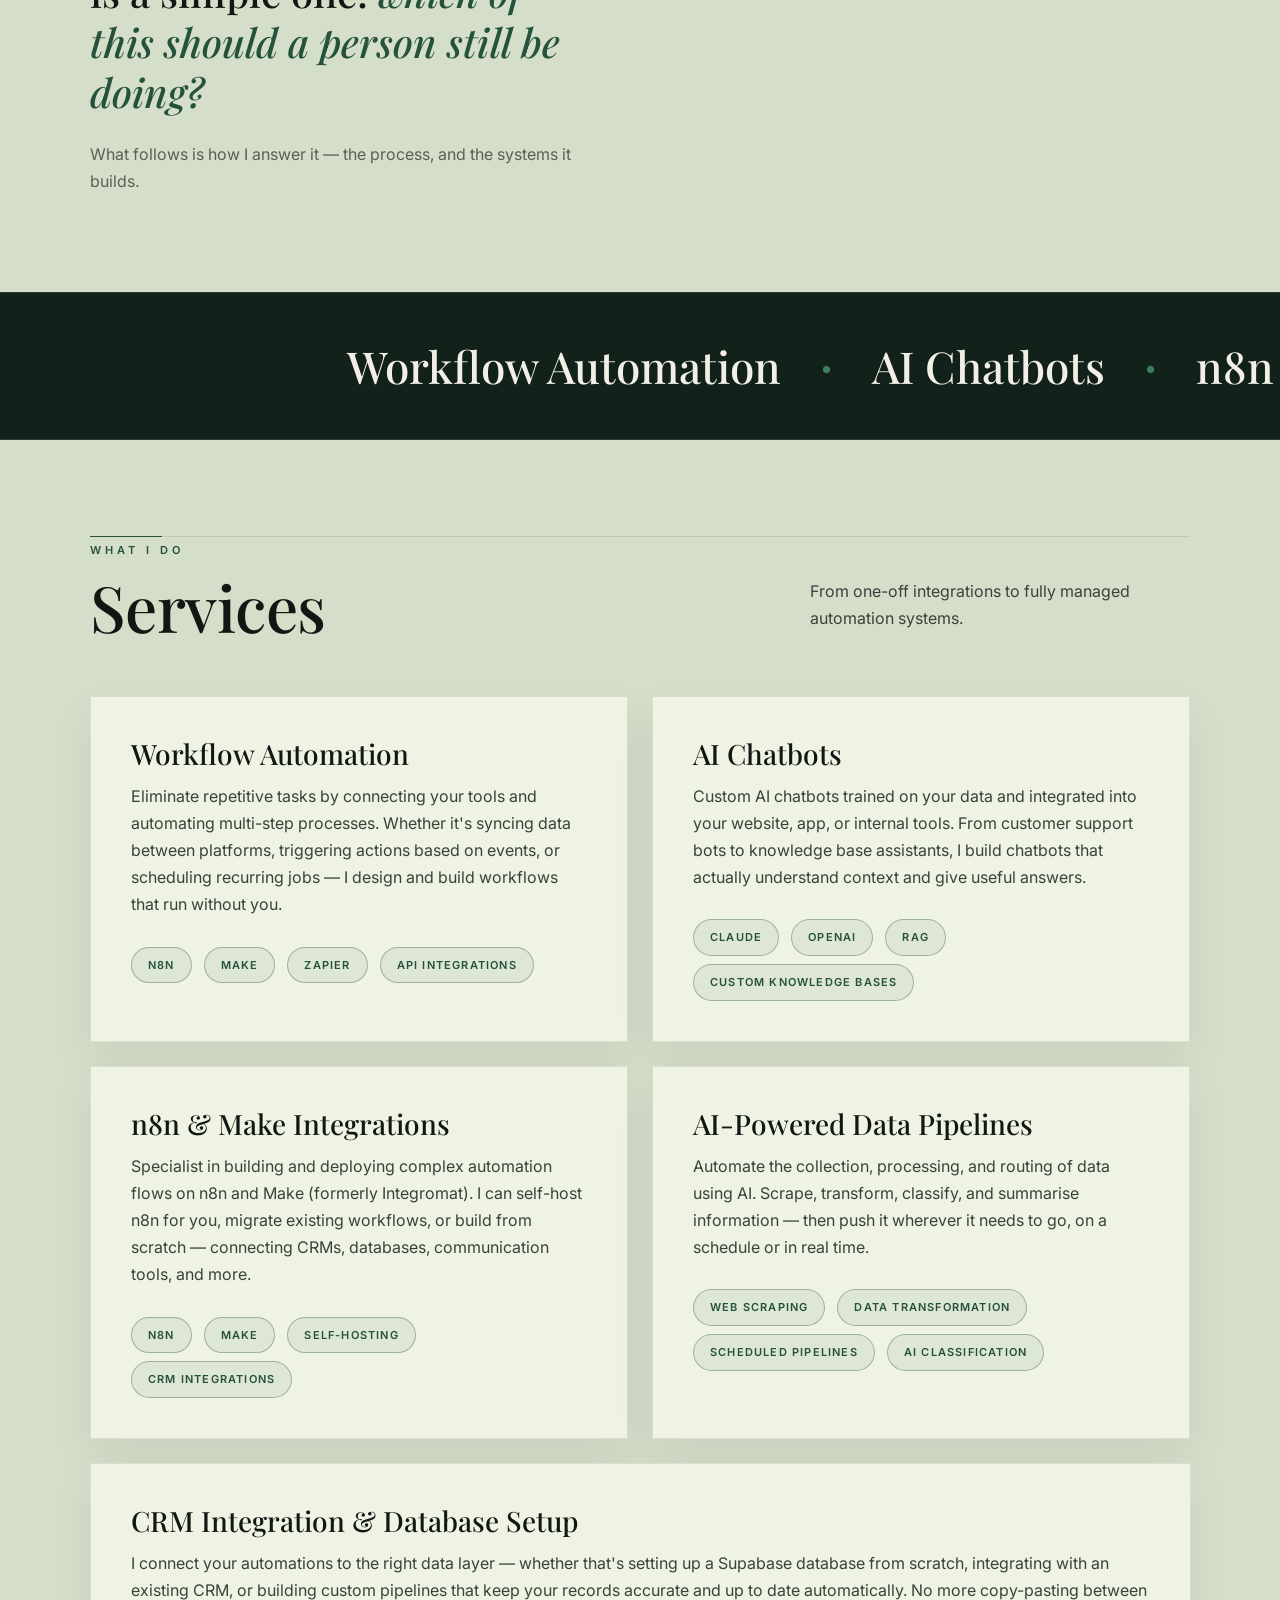
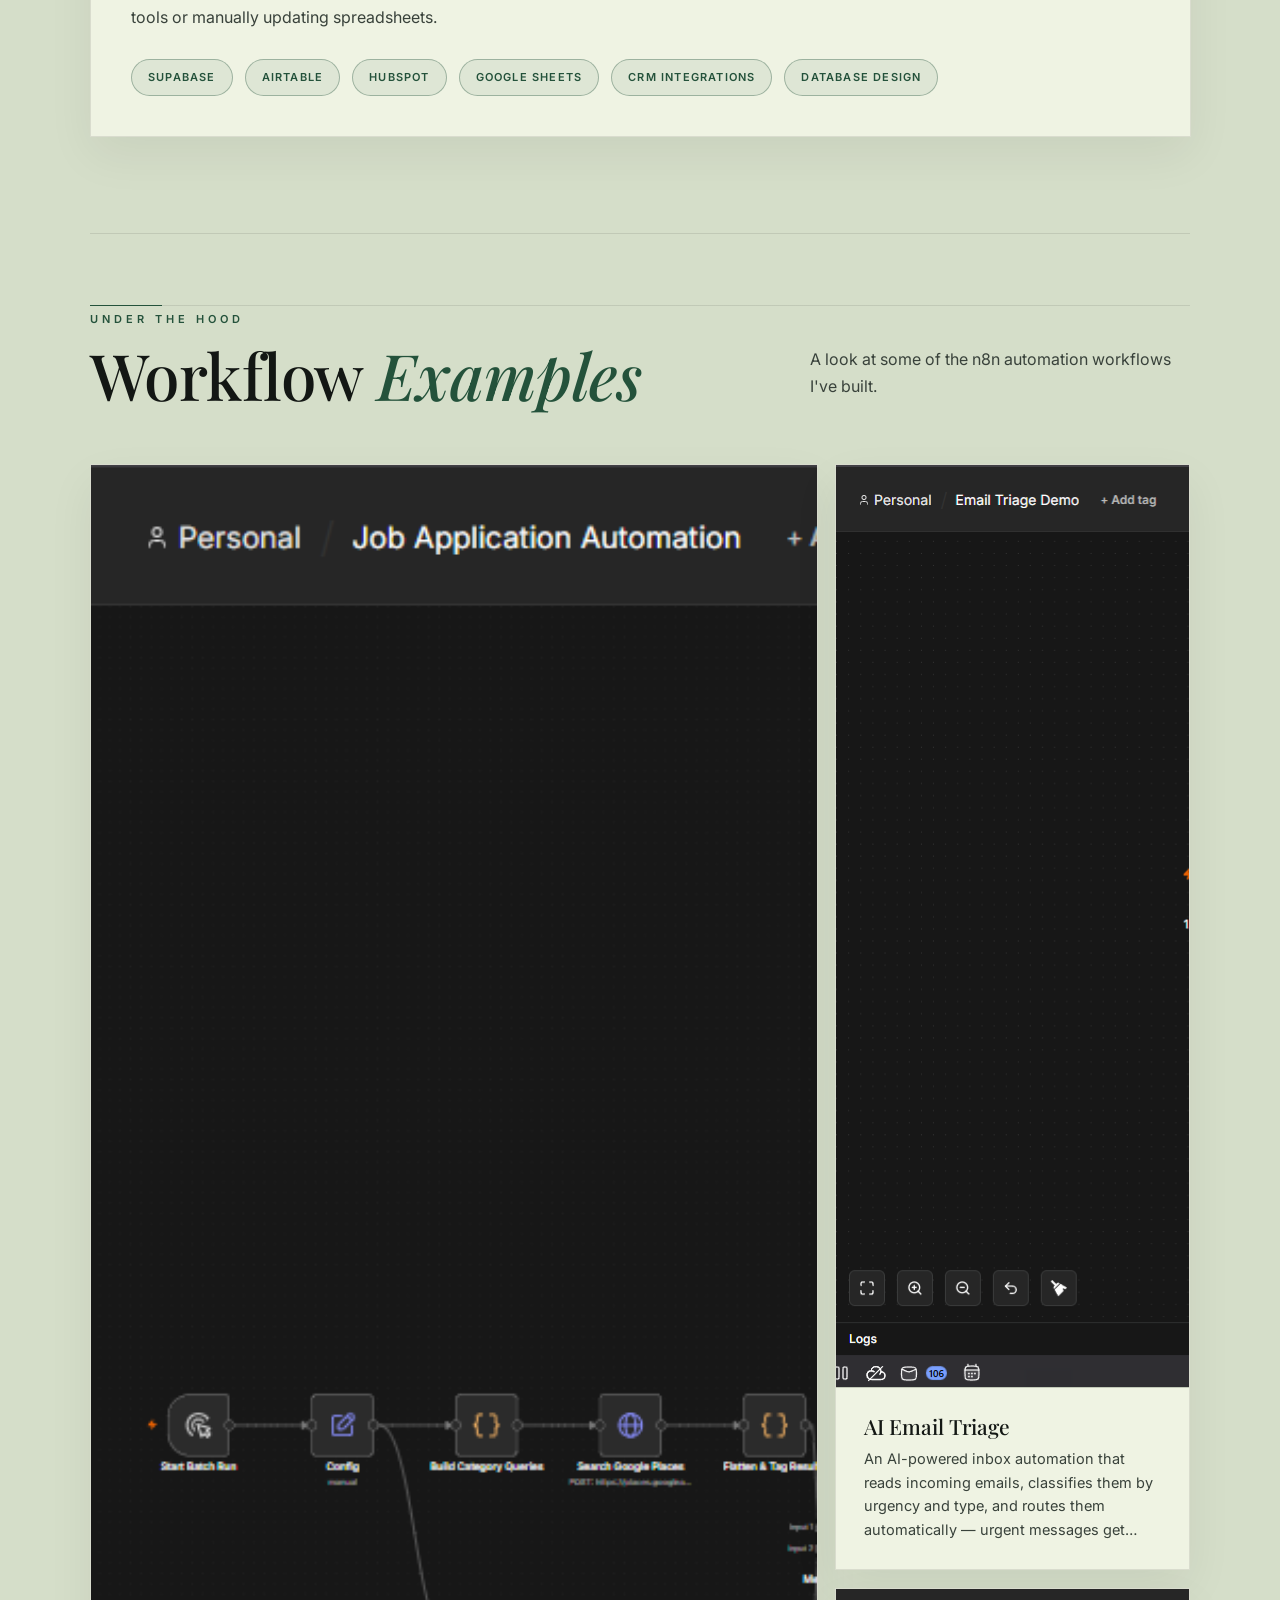
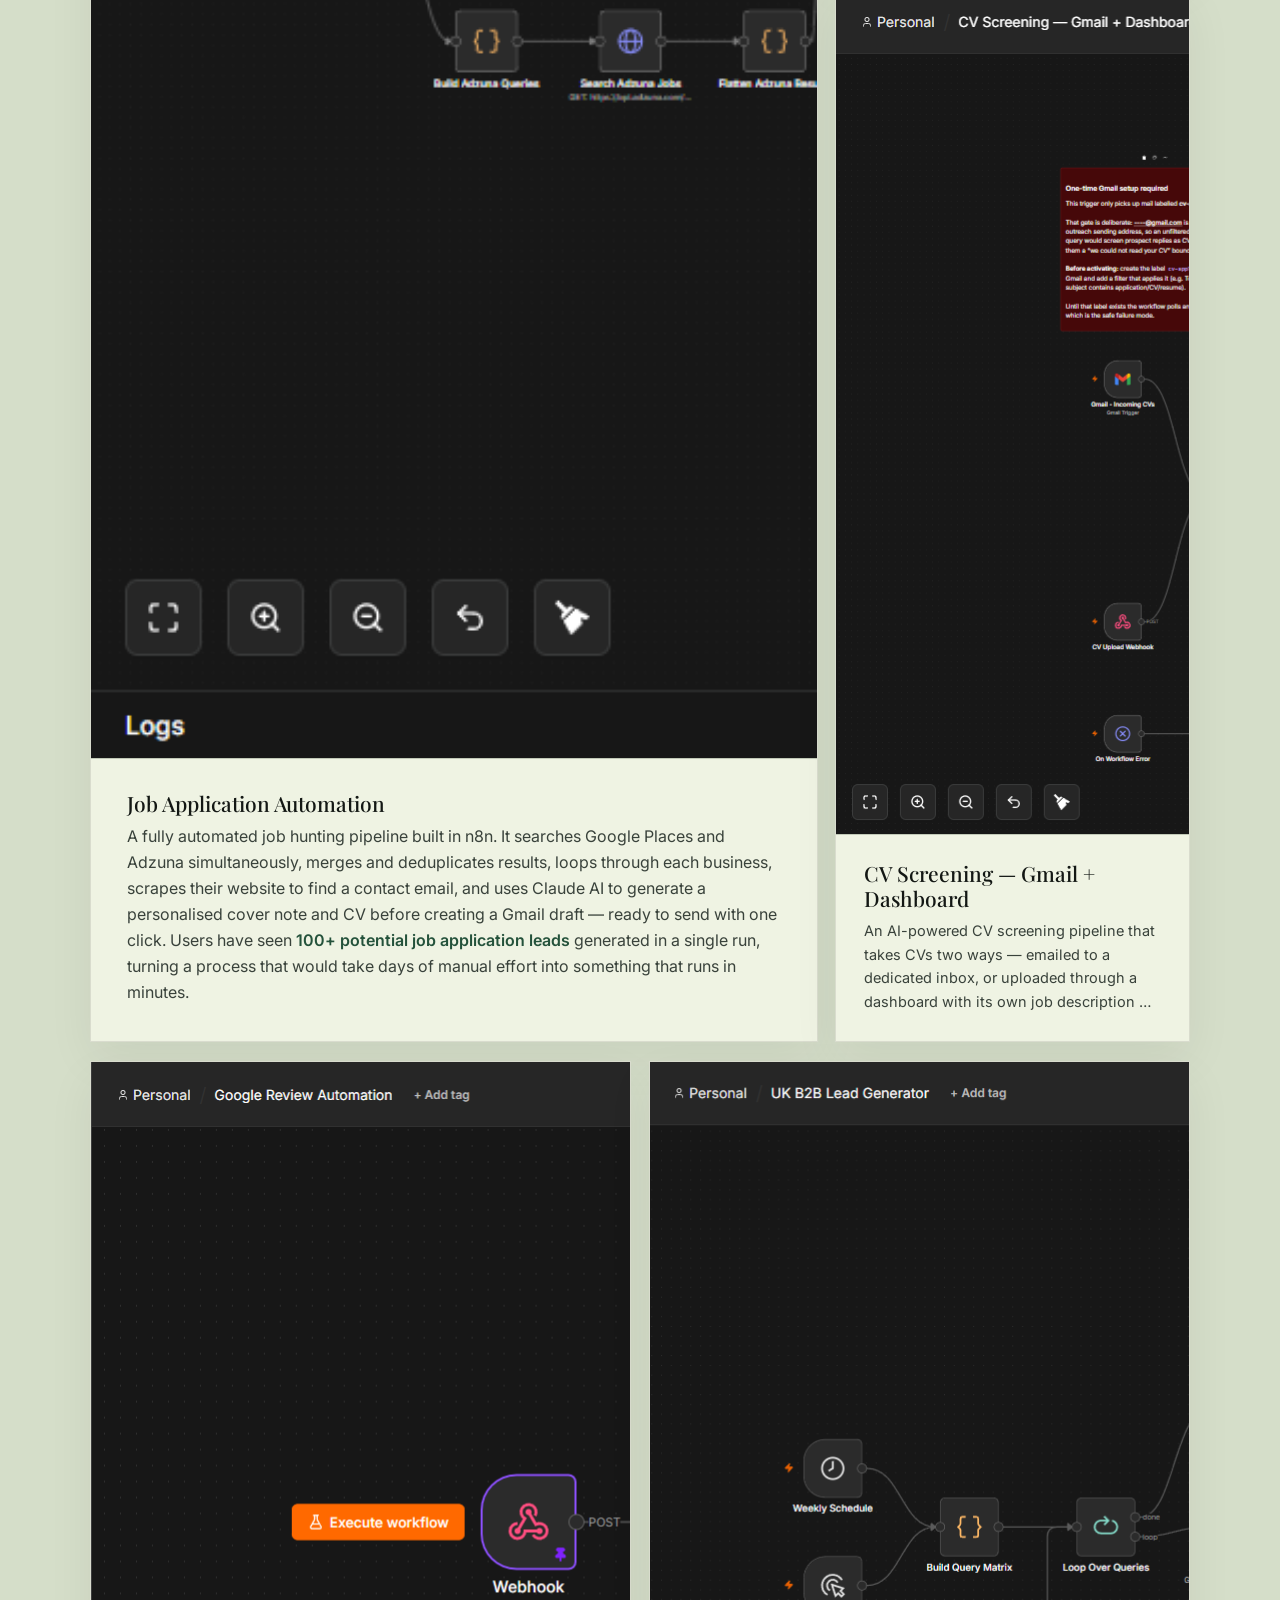
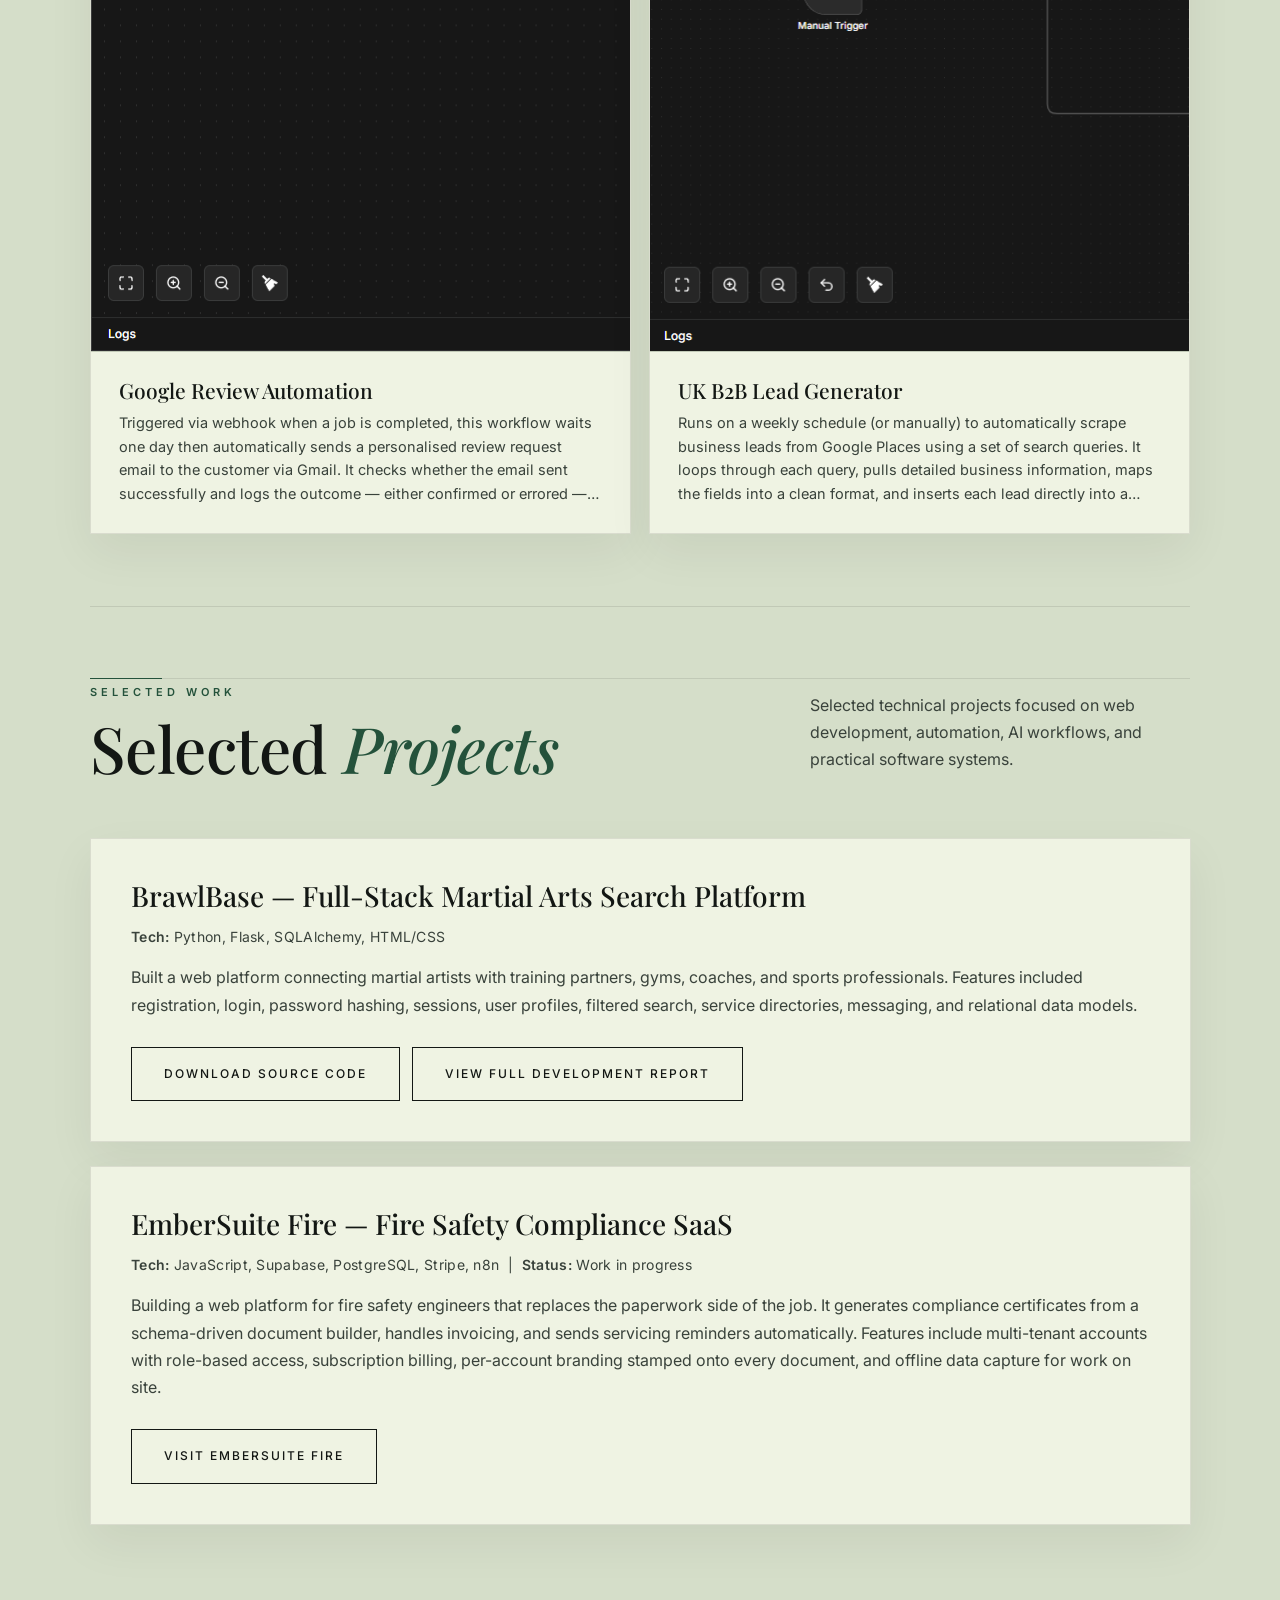
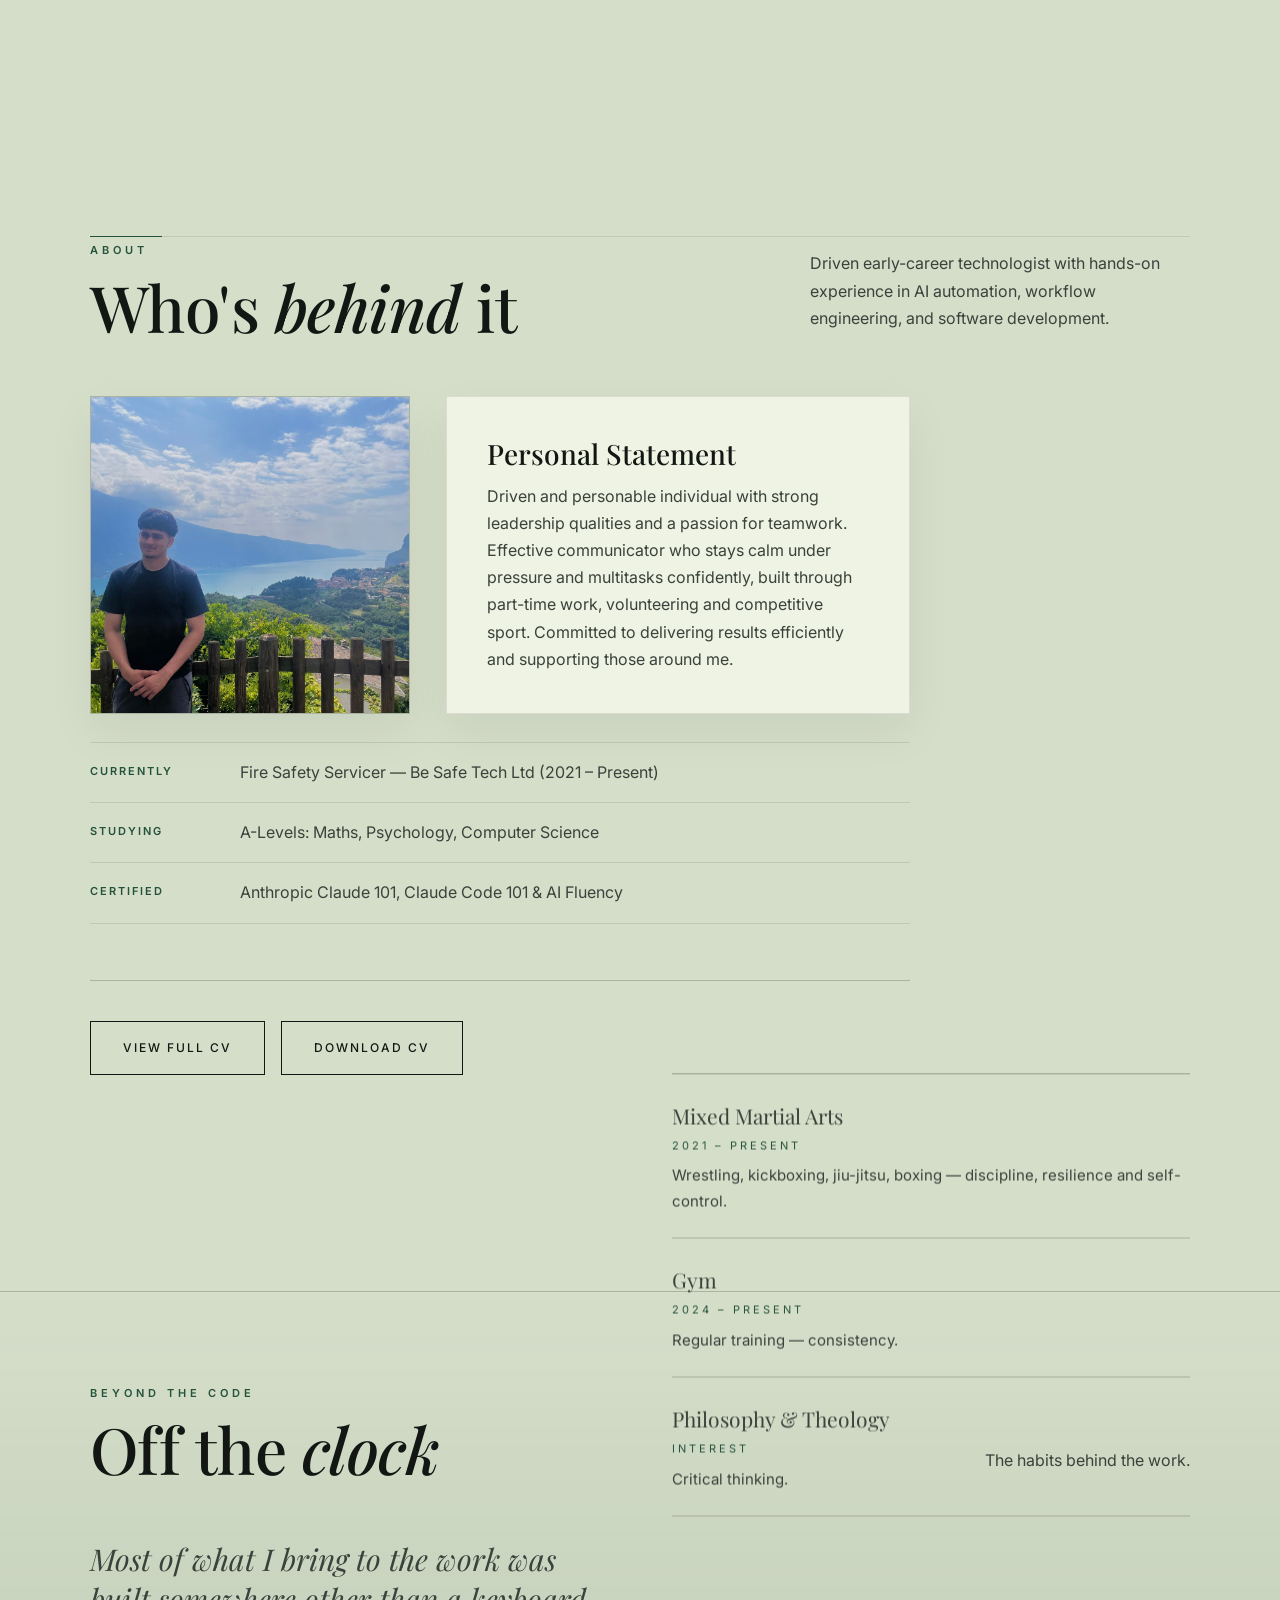
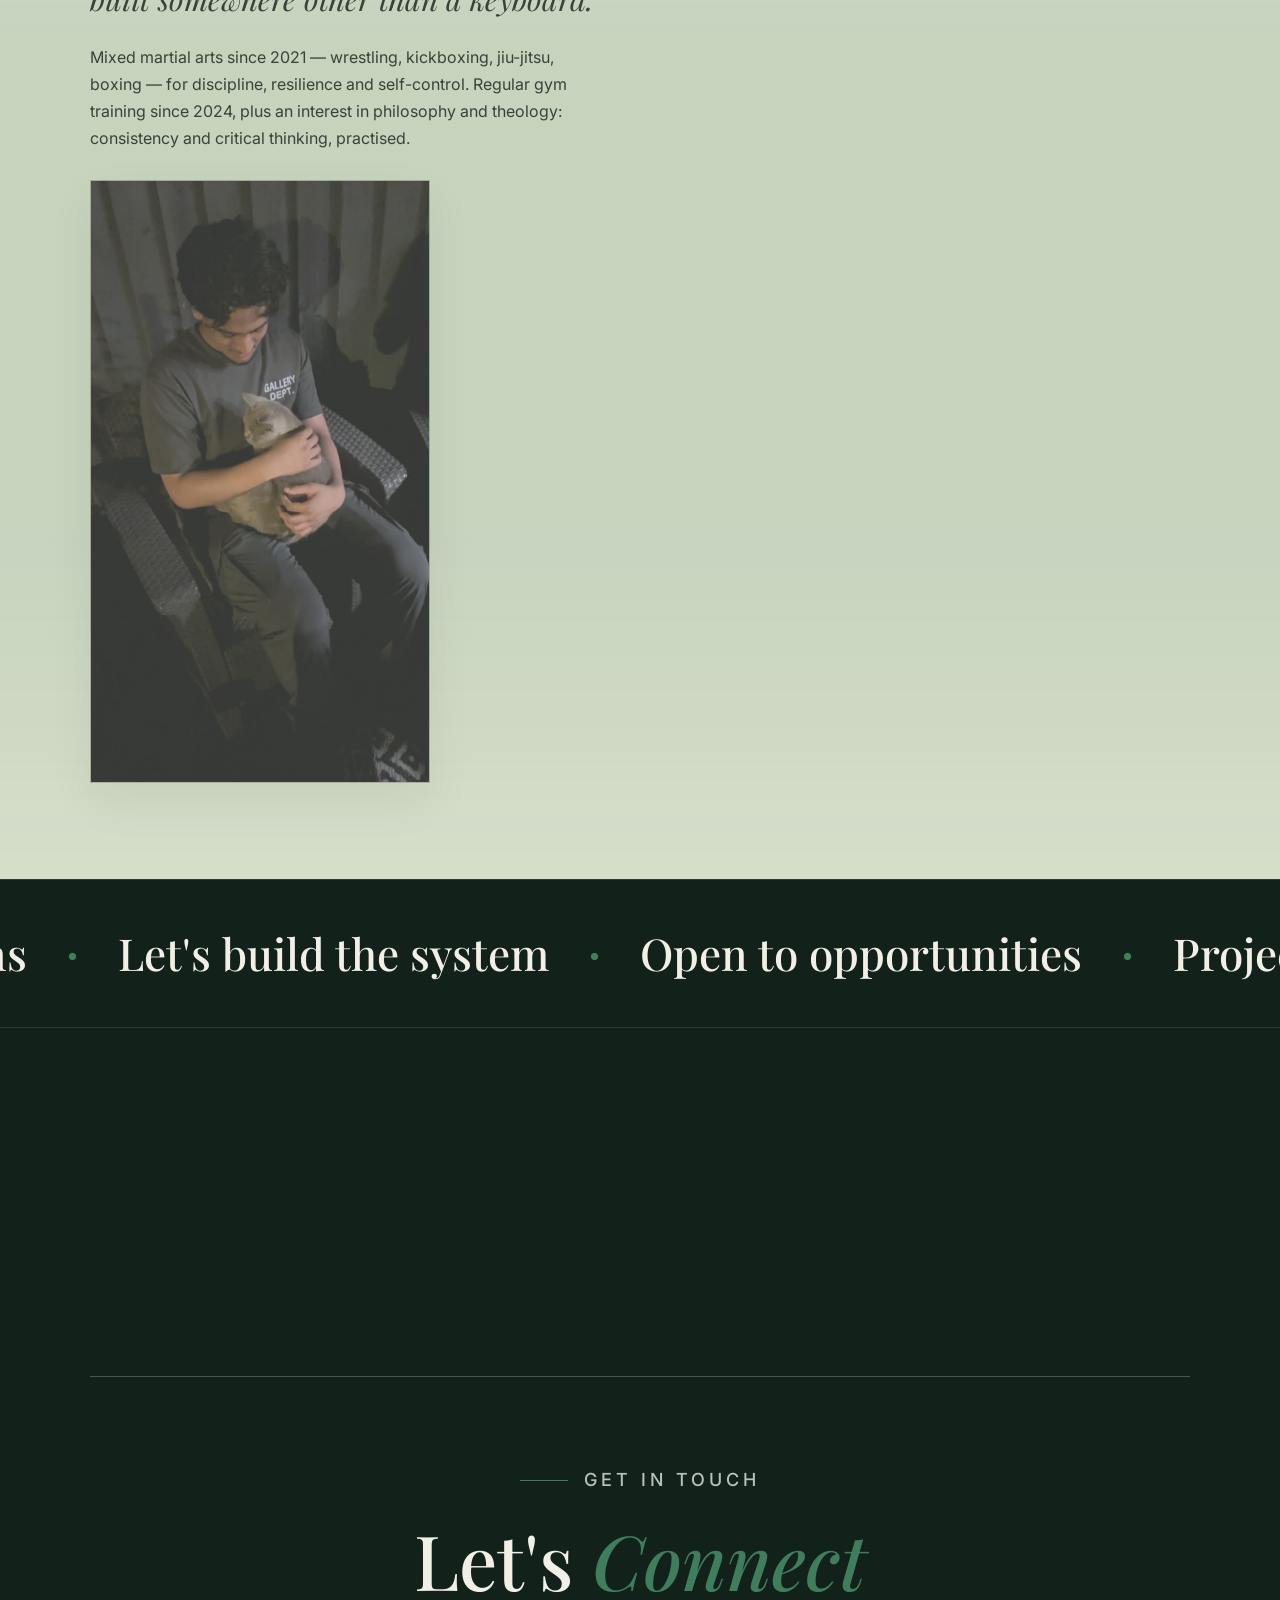
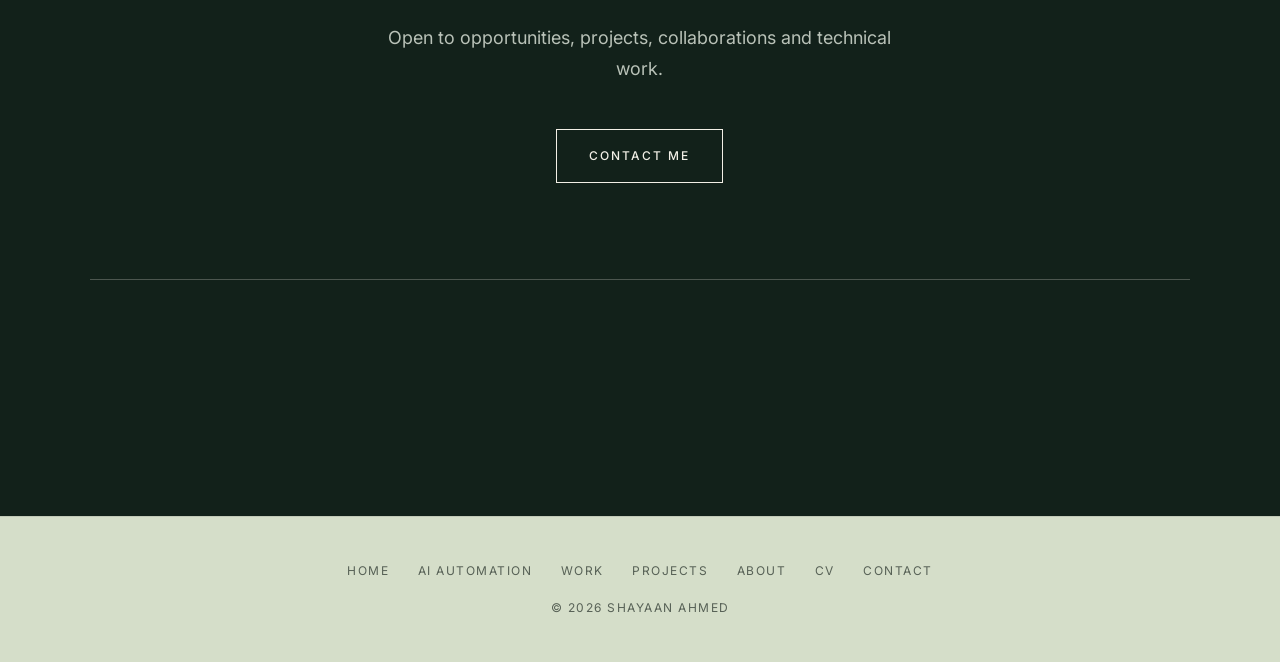
==== commit c04940bc: "Retire .wf-grid: it was fighting the bento at equal specificity #workflows carries .bento now, but e" ====
--- a/index.html
+++ b/index.html
@@ -116,7 +116,8 @@
         </div>
 
         <div class="grid-2 svc-grid">
-            <div class="card reveal">
+            <div class="card spot reveal">
+                <i class="spot-glow" aria-hidden="true"></i>
                 <h3>Workflow Automation</h3>
                 <p>Eliminate repetitive tasks by connecting your tools and automating multi-step processes. Whether it's syncing data between platforms, triggering actions based on events, or scheduling recurring jobs — I design and build workflows that run without you.</p>
                 <div class="tag-row">
@@ -127,7 +128,8 @@
                 </div>
             </div>
 
-            <div class="card reveal">
+            <div class="card spot reveal">
+                <i class="spot-glow" aria-hidden="true"></i>
                 <h3>AI Chatbots</h3>
                 <p>Custom AI chatbots trained on your data and integrated into your website, app, or internal tools. From customer support bots to knowledge base assistants, I build chatbots that actually understand context and give useful answers.</p>
                 <div class="tag-row">
@@ -138,7 +140,8 @@
                 </div>
             </div>
 
-            <div class="card reveal">
+            <div class="card spot reveal">
+                <i class="spot-glow" aria-hidden="true"></i>
                 <h3>n8n &amp; Make Integrations</h3>
                 <p>Specialist in building and deploying complex automation flows on n8n and Make (formerly Integromat). I can self-host n8n for you, migrate existing workflows, or build from scratch — connecting CRMs, databases, communication tools, and more.</p>
                 <div class="tag-row">
@@ -149,7 +152,8 @@
                 </div>
             </div>
 
-            <div class="card reveal">
+            <div class="card spot reveal">
+                <i class="spot-glow" aria-hidden="true"></i>
                 <h3>AI-Powered Data Pipelines</h3>
                 <p>Automate the collection, processing, and routing of data using AI. Scrape, transform, classify, and summarise information — then push it wherever it needs to go, on a schedule or in real time.</p>
                 <div class="tag-row">
@@ -160,7 +164,8 @@
                 </div>
             </div>
 
-            <div class="card wide-card reveal">
+            <div class="card spot wide-card reveal">
+                <i class="spot-glow" aria-hidden="true"></i>
                 <h3>CRM Integration &amp; Database Setup</h3>
                 <p>I connect your automations to the right data layer — whether that's setting up a Supabase database from scratch, integrating with an existing CRM, or building custom pipelines that keep your records accurate and up to date automatically. No more copy-pasting between tools or manually updating spreadsheets.</p>
                 <div class="tag-row">
@@ -183,40 +188,45 @@
             <p class="section-sub">A look at some of the n8n automation workflows I've built.</p>
         </div>
 
-        <div class="grid-2 wf-grid">
-            <div class="card media-card reveal">
-                <img src="google-review-automation.png" alt="Google Review Automation workflow" loading="lazy" decoding="async" width="1872" height="890">
+        <div class="bento">
+            <div class="card media-card spot reveal bento-feature">
+                <i class="spot-glow" aria-hidden="true"></i>
+                <img class="shot" src="job-application-automation.png" alt="Job Application Automation workflow" loading="lazy" decoding="async" width="1870" height="889" tabindex="0" role="button" data-cap="Job Application Automation">
+                <div class="media-body">
+                    <h3>Job Application Automation</h3>
+                    <p>A fully automated job hunting pipeline built in n8n. It searches Google Places and Adzuna simultaneously, merges and deduplicates results, loops through each business, scrapes their website to find a contact email, and uses Claude AI to generate a personalised cover note and CV before creating a Gmail draft — ready to send with one click. Users have seen <strong>100+ potential job application leads</strong> generated in a single run, turning a process that would take days of manual effort into something that runs in minutes.</p>
+                </div>
+            </div>
+            <div class="card media-card spot reveal bento-tall">
+                <i class="spot-glow" aria-hidden="true"></i>
+                <img class="shot" src="email-triage-demo.png" alt="Email Triage Automation workflow" loading="lazy" decoding="async" width="1867" height="923" tabindex="0" role="button" data-cap="AI Email Triage">
+                <div class="media-body">
+                    <h3>AI Email Triage</h3>
+                    <p>An AI-powered inbox automation that reads incoming emails, classifies them by urgency and type, and routes them automatically — urgent messages get flagged immediately, routine enquiries get drafted responses, and irrelevant emails are filtered out. Eliminates hours of inbox management for busy teams.</p>
+                </div>
+            </div>
+            <div class="card media-card spot reveal bento-tall">
+                <i class="spot-glow" aria-hidden="true"></i>
+                <img class="shot" src="cv-screening-automation.png" alt="CV Screening automation workflow" loading="lazy" decoding="async" width="1773" height="846" tabindex="0" role="button" data-cap="CV Screening — Gmail + Dashboard">
+                <div class="media-body">
+                    <h3>CV Screening — Gmail + Dashboard</h3>
+                    <p>An AI-powered CV screening pipeline that takes CVs two ways — emailed to a dedicated inbox, or uploaded through a dashboard with its own job description — and scores each one with Claude Haiku, returning a percentage plus specific reasons for and against. A dedup check stops the same CV being scored twice, and PDF, TXT and DOCX are all parsed in-process, needing <strong>no external service or extra credentials</strong>. Every result is logged to a database so scores can be checked against real hiring decisions over time, while candidates only ever receive a fixed, AI-free reply.</p>
+                </div>
+            </div>
+            <div class="card media-card spot reveal bento-half">
+                <i class="spot-glow" aria-hidden="true"></i>
+                <img class="shot" src="google-review-automation.png" alt="Google Review Automation workflow" loading="lazy" decoding="async" width="1872" height="890" tabindex="0" role="button" data-cap="Google Review Automation">
                 <div class="media-body">
                     <h3>Google Review Automation</h3>
                     <p>Triggered via webhook when a job is completed, this workflow waits one day then automatically sends a personalised review request email to the customer via Gmail. It checks whether the email sent successfully and logs the outcome — either confirmed or errored — into a tracking sheet for full visibility.</p>
                 </div>
             </div>
-            <div class="card media-card reveal">
-                <img src="uk-b2b-lead-generator.png" alt="UK B2B Lead Generator workflow" loading="lazy" decoding="async" width="1867" height="886">
+            <div class="card media-card spot reveal bento-half">
+                <i class="spot-glow" aria-hidden="true"></i>
+                <img class="shot" src="uk-b2b-lead-generator.png" alt="UK B2B Lead Generator workflow" loading="lazy" decoding="async" width="1867" height="886" tabindex="0" role="button" data-cap="UK B2B Lead Generator">
                 <div class="media-body">
                     <h3>UK B2B Lead Generator</h3>
                     <p>Runs on a weekly schedule (or manually) to automatically scrape business leads from Google Places using a set of search queries. It loops through each query, pulls detailed business information, maps the fields into a clean format, and inserts each lead directly into a Supabase database — ready for outreach without any manual searching.</p>
-                </div>
-            </div>
-            <div class="card media-card wide-card reveal">
-                <img src="email-triage-demo.png" alt="Email Triage Automation workflow" loading="lazy" decoding="async" width="1867" height="923">
-                <div class="media-body">
-                    <h3>AI Email Triage</h3>
-                    <p>An AI-powered inbox automation that reads incoming emails, classifies them by urgency and type, and routes them automatically — urgent messages get flagged immediately, routine enquiries get drafted responses, and irrelevant emails are filtered out. Eliminates hours of inbox management for busy teams.</p>
-                </div>
-            </div>
-            <div class="card media-card wide-card reveal">
-                <img src="job-application-automation.png" alt="Job Application Automation workflow" loading="lazy" decoding="async" width="1870" height="889">
-                <div class="media-body">
-                    <h3>Job Application Automation</h3>
-                    <p>A fully automated job hunting pipeline built in n8n. It searches Google Places and Adzuna simultaneously, merges and deduplicates results, loops through each business, scrapes their website to find a contact email, and uses Claude AI to generate a personalised cover note and CV before creating a Gmail draft — ready to send with one click. Users have seen <strong>100+ potential job application leads</strong> generated in a single run, turning a process that would take days of manual effort into something that runs in minutes.</p>
-                </div>
-            </div>
-            <div class="card media-card wide-card reveal">
-                <img src="cv-screening-automation.png" alt="CV Screening automation workflow" loading="lazy" decoding="async" width="1773" height="846">
-                <div class="media-body">
-                    <h3>CV Screening — Gmail + Dashboard</h3>
-                    <p>An AI-powered CV screening pipeline that takes CVs two ways — emailed to a dedicated inbox, or uploaded through a dashboard with its own job description — and scores each one with Claude Haiku, returning a percentage plus specific reasons for and against. A dedup check stops the same CV being scored twice, and PDF, TXT and DOCX are all parsed in-process, needing <strong>no external service or extra credentials</strong>. Every result is logged to a database so scores can be checked against real hiring decisions over time, while candidates only ever receive a fixed, AI-free reply.</p>
                 </div>
             </div>
         </div>
@@ -231,7 +241,8 @@
             <p class="section-sub">Selected technical projects focused on web development, automation, AI workflows, and practical software systems.</p>
         </div>
 
-        <div class="card proj-card reveal">
+        <div class="card spot proj-card reveal">
+            <i class="spot-glow" aria-hidden="true"></i>
             <h3>BrawlBase — Full-Stack Martial Arts Search Platform</h3>
             <p class="proj-tech"><strong>Tech:</strong> Python, Flask, SQLAlchemy, HTML/CSS</p>
             <p>
@@ -246,8 +257,9 @@
             </div>
         </div>
 
-        <div class="card proj-card reveal">
-            <h3>Fire Warden — Fire Safety Compliance SaaS</h3>
+        <div class="card spot proj-card reveal">
+            <i class="spot-glow" aria-hidden="true"></i>
+            <h3>EmberSuite Fire — Fire Safety Compliance SaaS</h3>
             <p class="proj-tech"><strong>Tech:</strong> JavaScript, Supabase, PostgreSQL, Stripe, n8n &nbsp;|&nbsp; <strong>Status:</strong> Work in progress</p>
             <p>
                 Building a web platform for fire safety engineers that replaces the
@@ -258,7 +270,7 @@
                 onto every document, and offline data capture for work on site.
             </p>
             <div class="proj-actions">
-                <a class="button" href="https://getfirewarden.com" target="_blank" rel="noopener">Visit Fire Warden</a>
+                <a class="button" href="https://embersuite.uk" target="_blank" rel="noopener">Visit EmberSuite Fire</a>
             </div>
         </div>
     </div>
--- a/home.css
+++ b/home.css
@@ -336,90 +336,48 @@
    These only add per-item delays so grid children cascade in.
    The engine's 2.5s safety net still force-adds .visible, and a
    delay never prevents the final state — only postpones it. */
-.work-grid > .reveal:nth-child(1),
-.wf-grid > .reveal:nth-child(1) {
+.work-grid > .reveal:nth-child(1) {
     transition-delay: 0s;
 }
 
-.work-grid > .reveal:nth-child(2),
-.wf-grid > .reveal:nth-child(2) {
+.work-grid > .reveal:nth-child(2) {
     transition-delay: 0.1s;
-}
-
-.wf-grid > .reveal:nth-child(3) {
-    transition-delay: 0.06s;
-}
-
-.wf-grid > .reveal:nth-child(4) {
-    transition-delay: 0.06s;
 }
 
 /* ---------- Featured Work ---------- */
 .work-grid {
-    align-items: start;
-}
-
-/* Video wrapper: reserves a stable 16:9 box so the card doesn't
-   jump when metadata loads, and clips the video to the card edge.
-   Deliberately NOT parallaxed — the videos must stay put. */
-.work-media {
-    position: relative;
-    width: 100%;
-    aspect-ratio: 16 / 9;
-    background: var(--ink);
-    border-bottom: 1px solid var(--line);
-    overflow: hidden;
-}
-
-.media-card .work-media video {
-    position: absolute;
-    inset: 0;
-    width: 100%;
-    max-width: 100%;
-    height: 100%;
-    display: block;
-    object-fit: contain;
-    border-bottom: 0; /* the wrapper owns the rule now */
-    background: var(--ink);
-}
-
-/* Browsers without aspect-ratio: fall back to natural flow */
-@supports not (aspect-ratio: 1) {
-    .work-media {
-        aspect-ratio: auto;
-    }
-
-    .media-card .work-media video {
-        position: static;
-        height: auto;
-    }
-}
-
-/* ---------- Workflow Examples ---------- */
-.wf-grid {
-    align-items: start;
-}
-
-.wf-grid .media-card img {
-    height: auto;          /* never distort the screenshots */
-    max-width: 100%;
-    object-fit: contain;
-    background: var(--bg);
-}
-
-/* The two wide screenshots are long and wide — cap their height so a
-   single workflow diagram can't eat a whole viewport on desktop. */
-.wf-grid .wide-card img {
-    max-height: 520px;
-    width: 100%;
-    object-fit: contain;
-}
-
-/* Highlight the one bolded claim without shouting */
-.wf-grid .media-body strong {
-    color: var(--ink);
-    font-weight: 600;
-}
+    /* stretch, not start: the two bodies wrap to different line counts, and
+       `start` left the pair with ragged bottoms in a two-up grid. The cards
+       are flex columns so the body takes the slack under a fixed-ratio
+       poster. */
+    align-items: stretch;
+}
+
+.work-grid .media-card {
+    display: flex;
+    flex-direction: column;
+    /* align-self on the item, not align-items on the container: it wins
+       regardless of what the container resolves to, and the container's
+       value proved unreliable to reason about here. */
+    align-self: stretch;
+}
+
+.work-grid .media-body {
+    flex: 1 1 auto;
+}
+
+/* ---------- Workflow Examples ----------
+   The `.wf-grid` rules that used to live here are gone (2026-09-02).
+   #workflows now carries `.bento`, and every one of them fought it at
+   equal specificity, decided only by source order:
+     align-items:start        vs  .bento .media-card { height: 100% }
+     height:auto/contain      vs  .bento .media-card img { object-fit: cover }
+     .media-body strong ink   vs  .bento .media-body strong accent
+   The one intent worth keeping — screenshots letterboxing on the page
+   ground rather than white — moved into `.bento .media-card img`.
+   `.wf-grid .wide-card img` went with them: `.wide-card` was stripped
+   from every bento cell. (`.wide-card` itself is still live on cv.html
+   and index.html's #services via style.css — don't delete that.) */
 
 .wf-section > .container {
     position: relative;
@@ -465,19 +423,11 @@
         padding-top: 72px;
     }
 
-    /* style.css already collapses .grid-2 at mobile; this makes sure
-       a .wide-card doesn't keep asking for a second column. */
-    .work-grid,
-    .wf-grid {
+    /* style.css already collapses .grid-2 at mobile. .bento collapses
+       itself (see the bento block's own 760px query), so only the work
+       pair needs saying here. */
+    .work-grid {
         grid-template-columns: 1fr;
-    }
-
-    .wf-grid .wide-card {
-        grid-column: auto;
-    }
-
-    .wf-grid .wide-card img {
-        max-height: none;
     }
 
     .proj-actions .button {
@@ -498,11 +448,15 @@
         animation: none !important;
     }
 
-    .wf-grid .media-card img {
+    /* Retargeted from .wf-grid to .bento (2026-09-02): the grid was
+       renamed, and deleting these instead of moving them would have
+       silently dropped the reduced-motion guard on the screenshot
+       hover-scale. */
+    .bento .media-card img {
         transition: none !important;
     }
 
-    .wf-grid .media-card:hover img {
+    .bento .media-card:hover img {
         transform: none !important;
     }
 }
@@ -1255,3 +1209,626 @@
         letter-spacing: 0.26em;
     }
 }
+
+
+/* ============================================================
+   COMPONENT LAYER — 21st.dev patterns, rebuilt in vanilla
+   ------------------------------------------------------------
+   2026-09-01. 21st.dev ships React + Tailwind + shadcn source; this
+   site is static HTML/CSS/JS on GitHub Pages with no build step, so
+   these are ports, not installs — the same component ideas rebuilt
+   against this site's own tokens. That is 21st.dev's own documented
+   primary workflow ("the agent rebuilds the component in your
+   codebase"), not a workaround.
+
+   NOTHING HERE USES @layer. style.css's universal `* { padding: 0 }`
+   reset is unlayered, and unlayered author styles beat every @layer
+   rule — a layered component here would silently lose all its padding.
+   Same trap already documented for injected CSS on automation.html.
+   ============================================================ */
+
+/* ---------- Browser surfaces ----------
+   The parts nobody draws still carry the design. These shipped as raw
+   browser defaults until now: a blue focus ring on a green site, and a
+   stock scrollbar next to a hand-set editorial page. */
+:focus-visible {
+    outline: 2px solid var(--accent);
+    outline-offset: 3px;
+    border-radius: 2px;
+}
+
+.panel-dark :focus-visible,
+#automation :focus-visible {
+    outline-color: var(--accent-bright);
+}
+
+html {
+    scrollbar-color: var(--accent) transparent;
+    scrollbar-width: thin;
+}
+
+body {
+    caret-color: var(--accent);
+}
+
+::-webkit-scrollbar {
+    width: 11px;
+    height: 11px;
+}
+
+::-webkit-scrollbar-track {
+    background: transparent;
+}
+
+::-webkit-scrollbar-thumb {
+    background: color-mix(in srgb, var(--accent) 55%, transparent);
+    border: 3px solid var(--bg);
+    border-radius: 100px;
+}
+
+::-webkit-scrollbar-thumb:hover {
+    background: var(--accent);
+}
+
+/* Tabular figures wherever numbers are compared, not just displayed.
+   (`.bento-stat .v` was in this list and matched nothing in any page —
+   a stat-tile cell that was planned and cut. Removed 2026-09-02.) */
+.stack-strip {
+    font-variant-numeric: tabular-nums;
+}
+
+
+/* ============================================================
+   1. BEAM FIELD — ported from 21st.dev's AnimatedBeam
+   ------------------------------------------------------------
+   The React original measures two DOM nodes with refs and redraws an
+   SVG connector on every resize. That whole apparatus exists only to
+   survive reflow; here the constellation is ONE authored SVG with a
+   fixed viewBox, so it scales as a unit and needs no measurement, no
+   ResizeObserver and no JS at all.
+
+   Direction is the message: every beam travels INWARD to the hub. The
+   hub is the Alvo target mark, and the tagline is "AI, aimed right" —
+   so the animation says the tagline rather than decorating near it.
+
+   Node labels are the real tools named in the workflow copy further
+   down this page (Gmail, Sheets, Supabase, Claude, Places, Adzuna).
+   Don't add a tool here that isn't actually in a shipped workflow.
+   ============================================================ */
+.beam-field {
+    width: 100%;
+    max-width: 1120px;
+    margin: 8px auto 0;
+    display: block;
+    overflow: visible;
+    /* The constellation inherits one colour; every stroke inside uses
+       currentColor so the whole mark stays one accent. (Was a lone
+       stray rule 500 lines further down; merged here 2026-09-02.) */
+    color: var(--accent-bright);
+}
+
+.beam-wrap {
+    position: relative;
+}
+
+/* Soft ground glow behind the hub. A real light source for the beams to
+   arrive at — not glass, not a decorative blur panel. */
+.beam-wrap::before {
+    content: "";
+    position: absolute;
+    left: 50%;
+    top: 50%;
+    width: min(560px, 60%);
+    aspect-ratio: 1;
+    transform: translate(-50%, -50%);
+    background: radial-gradient(circle, rgba(63, 125, 92, 0.20), transparent 68%);
+    pointer-events: none;
+}
+
+.beam-rail {
+    fill: none;
+    stroke: rgba(242, 239, 230, 0.14);
+    stroke-width: 1.5;
+}
+
+.beam-pulse {
+    fill: none;
+    stroke: var(--accent-bright);
+    stroke-width: 2.25;
+    stroke-linecap: round;
+    stroke-dasharray: 46 520;
+    stroke-dashoffset: 566;
+    animation: beam-travel 3.4s cubic-bezier(0.5, 0, 0.5, 1) infinite;
+    filter: drop-shadow(0 0 6px rgba(63, 125, 92, 0.75));
+}
+
+@keyframes beam-travel {
+    to { stroke-dashoffset: 0; }
+}
+
+.beam-pulse[data-i="1"] { animation-delay: 0s; }
+.beam-pulse[data-i="2"] { animation-delay: 0.55s; }
+.beam-pulse[data-i="3"] { animation-delay: 1.1s; }
+.beam-pulse[data-i="4"] { animation-delay: 1.65s; }
+.beam-pulse[data-i="5"] { animation-delay: 2.2s; }
+.beam-pulse[data-i="6"] { animation-delay: 2.75s; }
+
+.beam-chip rect {
+    fill: rgba(27, 47, 36, 0.92);
+    stroke: rgba(242, 239, 230, 0.18);
+    stroke-width: 1;
+    transition: stroke 0.4s var(--ease);
+}
+
+.beam-chip text {
+    font-family: 'Inter', sans-serif;
+    font-size: 13px;
+    font-weight: 600;
+    letter-spacing: 2.4px;
+    text-transform: uppercase;
+    fill: var(--panel-ink-soft);
+    dominant-baseline: middle;
+}
+
+.beam-chip circle {
+    fill: var(--accent-bright);
+}
+
+.beam-chip:hover rect {
+    stroke: var(--accent-bright);
+}
+
+.beam-hub circle {
+    stroke: var(--accent-bright);
+}
+
+/* The hub breathes on arrival — one authored moment, timed to the beams. */
+.beam-hub {
+    transform-box: fill-box;
+    transform-origin: center;
+    animation: beam-hub-pulse 3.4s cubic-bezier(0.5, 0, 0.5, 1) infinite;
+}
+
+@keyframes beam-hub-pulse {
+    0%, 62%, 100% { transform: scale(1); opacity: 0.9; }
+    76%           { transform: scale(1.045); opacity: 1; }
+}
+
+@media (max-width: 900px) {
+    .beam-chip text { font-size: 17px; letter-spacing: 1.6px; }
+}
+
+@media (prefers-reduced-motion: reduce) {
+    .beam-pulse {
+        animation: none;
+        stroke-dasharray: none;
+        stroke-dashoffset: 0;
+        opacity: 0.55;
+    }
+    .beam-hub { animation: none; }
+}
+
+
+/* ============================================================
+   2. BENTO GRID — ported from 21st.dev's BentoGrid
+   ------------------------------------------------------------
+   Replaces the flat 2-col .wf-grid on BOTH pages. Five identically
+   sized cards were the page's structure, which reads as a dump rather
+   than an edit; the bento says which workflow is the flagship.
+
+   Cell 1 is the feature (Job Application — the one with a real number
+   attached). Keep the ratios: 6 cols, feature spans 4x2.
+   ============================================================ */
+.bento {
+    display: grid;
+    grid-template-columns: repeat(6, 1fr);
+    gap: 18px;
+}
+
+.bento > * {
+    margin-bottom: 0;
+    min-width: 0;
+}
+
+.bento-feature { grid-column: span 4; grid-row: span 2; }
+.bento-tall    { grid-column: span 2; }
+.bento-half    { grid-column: span 3; }
+
+/* The bento cell is a flex column so the body sits under the media and
+   the media takes the slack — otherwise the feature cell's image
+   letterboxes against its taller row. */
+.bento .media-card {
+    display: flex;
+    flex-direction: column;
+    height: 100%;
+}
+
+.bento .media-card img {
+    flex: 1 1 auto;
+    width: 100%;
+    object-fit: cover;
+    object-position: top left;
+    min-height: 0;
+    /* Inherited from the deleted .wf-grid rule: a screenshot that
+       letterboxes should do it against the page ground, not white. */
+    background: var(--bg);
+}
+
+.bento .media-body {
+    padding: 26px 28px 28px;
+}
+
+.bento .media-card h3 {
+    font-size: 21px;
+    margin-bottom: 8px;
+}
+
+.bento .media-body p {
+    font-size: 14.5px;
+    line-height: 1.62;
+}
+
+/* `.bento-feature` IS the `.media-card` — same element — so a
+   descendant selector for its own h3 can never match. */
+.bento-feature h3 {
+    font-size: 30px;
+}
+
+.bento-feature .media-body p {
+    font-size: 16px;
+}
+
+.bento-feature .media-body {
+    padding: 32px 36px 36px;
+}
+
+/* Secondary cells carry a short body only; the long description belongs
+   to the feature. Clamp keeps the row heights honest. */
+.bento-tall .media-body p,
+.bento-half .media-body p {
+    display: -webkit-box;
+    -webkit-line-clamp: 4;
+    -webkit-box-orient: vertical;
+    line-clamp: 4;
+    overflow: hidden;
+}
+
+.bento .media-body strong {
+    color: var(--accent);
+    font-weight: 600;
+}
+
+@media (max-width: 1000px) {
+    .bento { grid-template-columns: repeat(2, 1fr); }
+    .bento-feature { grid-column: span 2; grid-row: auto; }
+    .bento-tall    { grid-column: span 1; }
+    .bento-half    { grid-column: span 1; }
+    .bento .media-card img { max-height: 240px; }
+}
+
+@media (max-width: 640px) {
+    .bento { grid-template-columns: 1fr; gap: 14px; }
+    .bento-feature,
+    .bento-tall,
+    .bento-half { grid-column: span 1; }
+    .bento-tall .media-body p,
+    .bento-half .media-body p { -webkit-line-clamp: unset; line-clamp: unset; }
+}
+
+
+/* ============================================================
+   3. SPOTLIGHT — ported from 21st.dev's spotlight/glow card
+   ------------------------------------------------------------
+   Cursor-following radial highlight. Implemented on a dedicated child
+   <i class="spot-glow"> rather than a pseudo-element ON PURPOSE:
+   .card::before is already the pre-rendered hover-shadow layer and
+   .card::after is already the accent top-line sweep. Both are taken on
+   every card on this site, so a pseudo here would silently clobber an
+   existing effect. One mechanism, no specificity archaeology.
+
+   script.js writes --mx/--my. With JS off the glow simply never fires.
+   ============================================================ */
+.spot {
+    position: relative;
+    isolation: isolate;
+}
+
+.spot-glow {
+    position: absolute;
+    inset: 0;
+    z-index: 0;
+    pointer-events: none;
+    opacity: 0;
+    transition: opacity 0.45s var(--ease);
+    background: radial-gradient(
+        320px circle at var(--mx, 50%) var(--my, 50%),
+        color-mix(in srgb, var(--accent) 22%, transparent),
+        transparent 68%
+    );
+}
+
+.spot:hover .spot-glow,
+.spot:focus-within .spot-glow {
+    opacity: 1;
+}
+
+/* Keep real content above the glow. */
+.spot > *:not(.spot-glow) {
+    position: relative;
+    z-index: 1;
+}
+
+/* On the dark panel the glow is light, not accent — accent on
+   dark-green is the same green-on-green contrast failure the buttons
+   already have to dodge. */
+.panel-dark .spot-glow,
+#automation .spot-glow {
+    background: radial-gradient(
+        320px circle at var(--mx, 50%) var(--my, 50%),
+        rgba(242, 239, 230, 0.10),
+        transparent 68%
+    );
+}
+
+@media (prefers-reduced-motion: reduce) {
+    .spot-glow { transition: none; }
+}
+
+@media (hover: none) {
+    .spot-glow { display: none; }
+}
+
+
+/* ============================================================
+   4. LIGHTBOX — the workflow screenshots are 1870px wide
+   ------------------------------------------------------------
+   Every n8n screenshot on this site is a ~1870px canvas rendered into
+   a ~560px card, so the node labels — the entire point of showing the
+   workflow — were unreadable at every breakpoint. Click to open it at
+   real size. Not a 21st.dev port; a defect the bento pass surfaced.
+   ============================================================ */
+.shot {
+    cursor: zoom-in;
+}
+
+.lightbox {
+    position: fixed;
+    inset: 0;
+    z-index: 2000;
+    display: grid;
+    place-items: center;
+    padding: 4vmin;
+    background: rgba(10, 18, 14, 0.92);
+    opacity: 0;
+    visibility: hidden;
+    transition: opacity 0.35s var(--ease), visibility 0.35s;
+}
+
+.lightbox.open {
+    opacity: 1;
+    visibility: visible;
+}
+
+.lightbox-stage {
+    display: flex;
+    max-width: 100%;
+    max-height: 88vh;
+    transform: scale(0.97);
+    transition: transform 0.35s var(--ease);
+}
+
+.lightbox.open .lightbox-stage {
+    transform: scale(1);
+}
+
+/* One rule for both payloads — the stage holds an <img> or a <video>. */
+.lightbox-stage > * {
+    max-width: 100%;
+    max-height: 88vh;
+    display: block;
+    border: 1px solid rgba(242, 239, 230, 0.22);
+    box-shadow: 0 40px 90px rgba(0, 0, 0, 0.55);
+}
+
+.lightbox-cap {
+    position: absolute;
+    bottom: 3vmin;
+    left: 0;
+    right: 0;
+    text-align: center;
+    font-size: 12px;
+    font-weight: 600;
+    letter-spacing: 3px;
+    text-transform: uppercase;
+    color: var(--panel-ink-soft);
+}
+
+.lightbox-close {
+    position: absolute;
+    top: 3vmin;
+    right: 3vmin;
+    width: 44px;
+    height: 44px;
+    display: grid;
+    place-items: center;
+    background: none;
+    border: 1px solid rgba(242, 239, 230, 0.3);
+    color: var(--panel-ink);
+    font-size: 22px;
+    line-height: 1;
+    cursor: pointer;
+    transition: border-color 0.3s, background 0.3s;
+}
+
+.lightbox-close:hover {
+    border-color: var(--panel-ink);
+    background: rgba(242, 239, 230, 0.1);
+}
+
+@media (prefers-reduced-motion: reduce) {
+    .lightbox,
+    .lightbox-stage { transition: none; }
+    .lightbox-stage { transform: none; }
+}
+
+
+/* ============================================================
+   5. VIDEO DIALOG — ported from 21st.dev's HeroVideoDialog
+   ------------------------------------------------------------
+   The two Featured Work clips shipped as bare
+   <video controls preload="none"> with no poster, which renders a black
+   rectangle wearing the browser's own control bar — the least designed
+   surface on the site, on the page meant to sell the work.
+
+   The posters are REAL frames, cropped (crop=1037:1080:95:0) to remove
+   the screen-recorder HUD burned into the left gutter and the scrollbar
+   on the right. That HUD is why there was no poster before. Regenerate
+   with the same crop if the source clips are ever re-recorded.
+   ============================================================ */
+.vplay {
+    display: block;
+    position: relative;
+    width: 100%;
+    /* Inherited from the .work-media wrapper this replaced: a stable 16:9
+       box so the card never jumps as media loads. The posters are near
+       square (1037x1080), so without it two of these would each be ~580px
+       tall and the section would eat the page. */
+    aspect-ratio: 16 / 9;
+    padding: 0;
+    border: 0;
+    background: var(--ink);
+    cursor: pointer;
+    overflow: hidden;
+    border-bottom: 1px solid var(--line);
+}
+
+@supports not (aspect-ratio: 1) {
+    .vplay { aspect-ratio: auto; }
+}
+
+.vplay img {
+    width: 100%;
+    height: 100%;
+    display: block;
+    /* Anchored to the top: the useful half of every capture is the header,
+       hero and the open assistant. Centring would crop to dead page body. */
+    object-fit: cover;
+    object-position: 50% 0;
+    border-bottom: 0;
+    transition: transform 0.7s var(--ease), filter 0.5s var(--ease);
+}
+
+.vplay:hover img,
+.vplay:focus-visible img {
+    transform: scale(1.03);
+    filter: brightness(0.82);
+}
+
+/* The play control. A drawn triangle in one consistent weight, not a
+   glyph or an emoji standing in for an icon. */
+.vplay-btn {
+    position: absolute;
+    left: 50%;
+    top: 50%;
+    width: 74px;
+    height: 74px;
+    margin: -37px 0 0 -37px;
+    display: grid;
+    place-items: center;
+    border-radius: 50%;
+    background: rgba(18, 33, 26, 0.72);
+    border: 1px solid rgba(242, 239, 230, 0.55);
+    transition: background 0.4s var(--ease), transform 0.4s var(--ease), border-color 0.4s var(--ease);
+}
+
+.vplay-btn svg {
+    width: 22px;
+    height: 22px;
+    fill: var(--panel-ink);
+    margin-left: 3px;
+}
+
+.vplay:hover .vplay-btn,
+.vplay:focus-visible .vplay-btn {
+    background: var(--accent-bright);
+    border-color: var(--accent-bright);
+    transform: scale(1.08);
+}
+
+/* Runtime, from ffprobe. A visitor deciding whether to press play wants
+   to know what it costs them. */
+.vplay-dur {
+    position: absolute;
+    right: 14px;
+    bottom: 14px;
+    padding: 5px 11px;
+    background: rgba(18, 33, 26, 0.82);
+    color: var(--panel-ink);
+    font-size: 11px;
+    font-weight: 600;
+    letter-spacing: 1.4px;
+    font-variant-numeric: tabular-nums;
+    border-radius: 100px;
+}
+
+@media (prefers-reduced-motion: reduce) {
+    .vplay img,
+    .vplay-btn { transition: none; }
+    .vplay:hover img { transform: none; }
+}
+
+
+/* ============================================================
+   6. STACK STRIP — the tools, stated plainly
+   ------------------------------------------------------------
+   A static rail, not a marquee. There are already two scroll-driven
+   marquee bands on this site; a third moving strip would be noise, and
+   these are names a visitor actually wants to READ.
+   ============================================================ */
+/* Mobile-only: on desktop the constellation above already names these
+   tools, and printing them twice on one screen is repetition, not
+   emphasis. Below 760px the constellation stands down and this becomes
+   the only place the stack is stated. */
+.stack-strip {
+    display: none;
+    flex-wrap: wrap;
+    align-items: center;
+    gap: 10px 28px;
+    padding: 26px 0 0;
+    margin-top: 34px;
+    border-top: 1px solid var(--line);
+}
+
+.stack-strip .k {
+    font-size: 11px;
+    font-weight: 600;
+    letter-spacing: 3.4px;
+    text-transform: uppercase;
+    color: var(--ink-muted);
+    margin-right: 4px;
+}
+
+.stack-strip span:not(.k) {
+    font-size: 14px;
+    font-weight: 500;
+    letter-spacing: 0.6px;
+    color: var(--ink-soft);
+}
+
+/* Below 760px the 1120-unit viewBox scales the chip labels down to ~5px,
+   which is not a label any more. The .stack-strip below carries the same
+   six tool names as real text, so the constellation stands down rather
+   than shipping unreadable type. */
+@media (max-width: 760px) {
+    .beam-wrap { display: none; }
+    .stack-strip { display: flex; }
+}
+
+/* Bento stagger. The older `.wf-grid` nth-child delays this used to
+   override by source order are gone (2026-09-02) — these are now the
+   only delays on the grid. Five cells, five delays. */
+.bento > .reveal:nth-child(1) { transition-delay: 0s; }
+.bento > .reveal:nth-child(2) { transition-delay: 0.07s; }
+.bento > .reveal:nth-child(3) { transition-delay: 0.14s; }
+.bento > .reveal:nth-child(4) { transition-delay: 0.21s; }
+.bento > .reveal:nth-child(5) { transition-delay: 0.28s; }
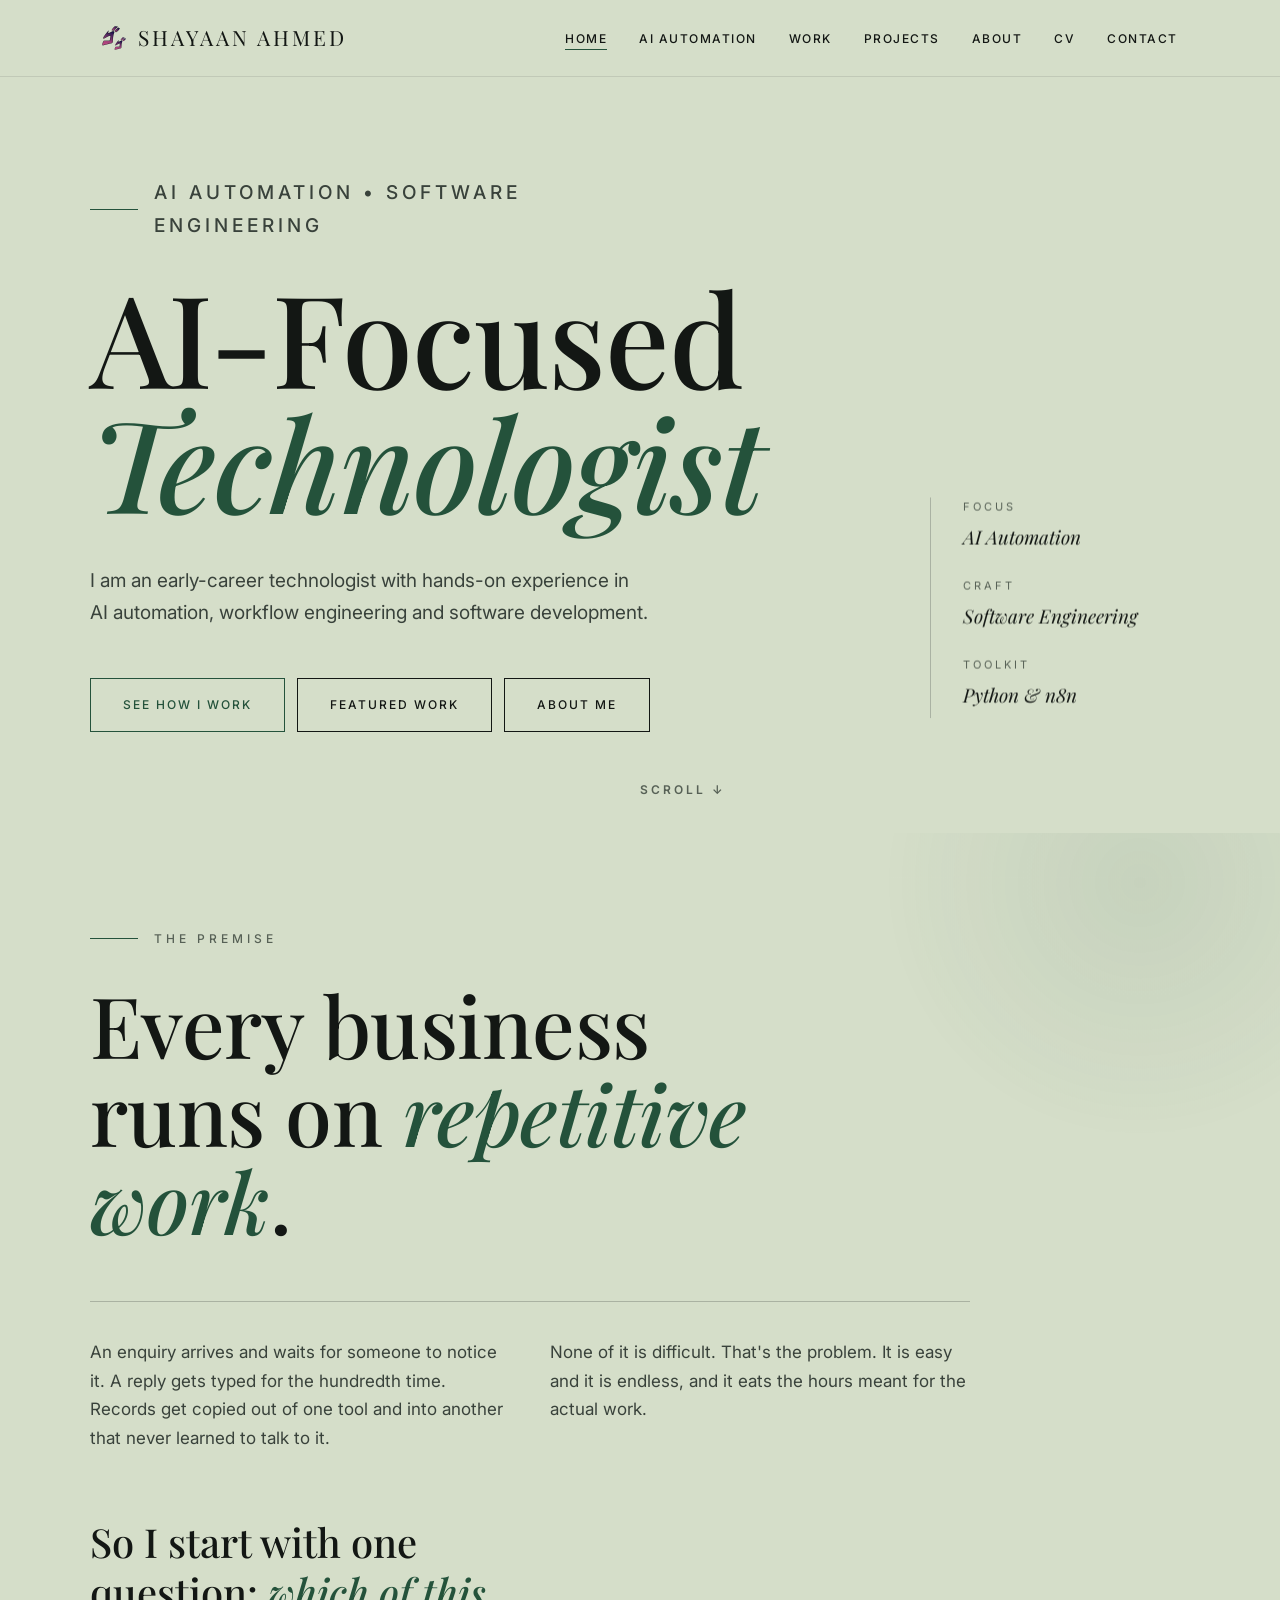
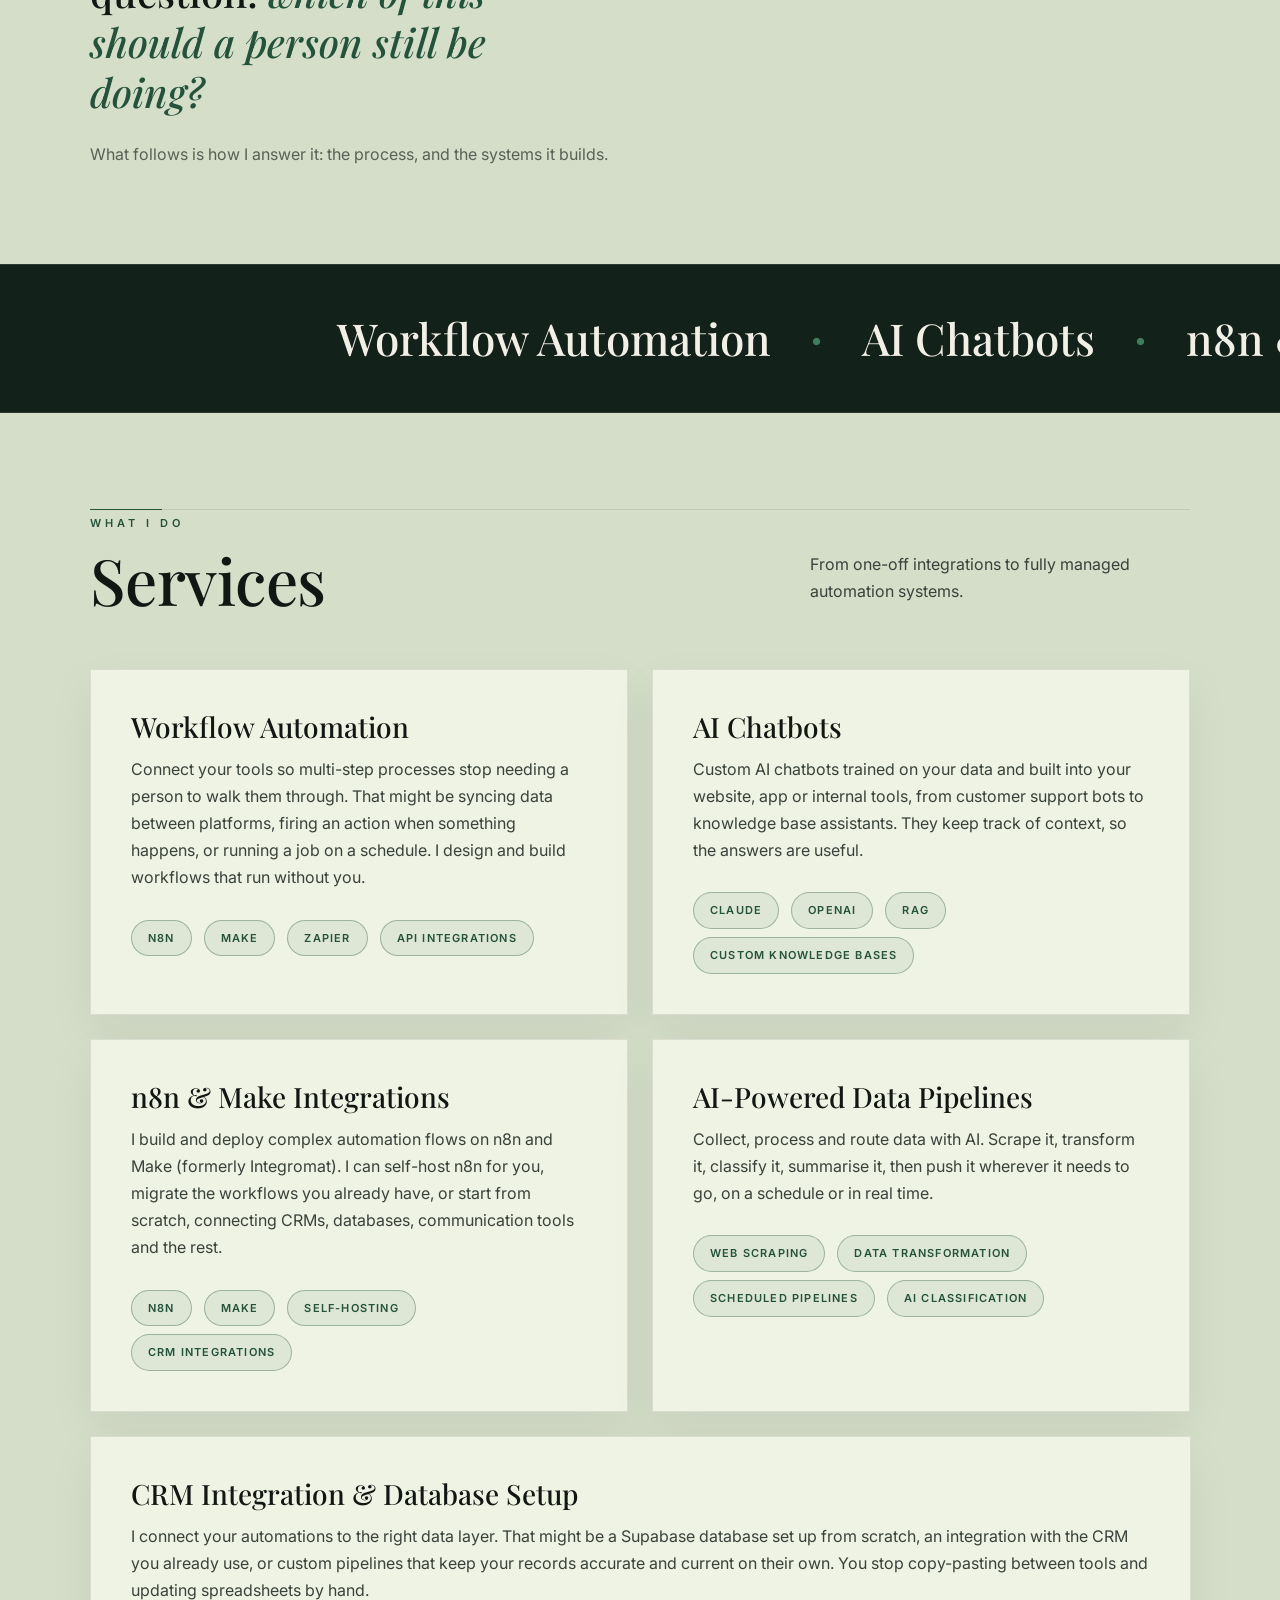
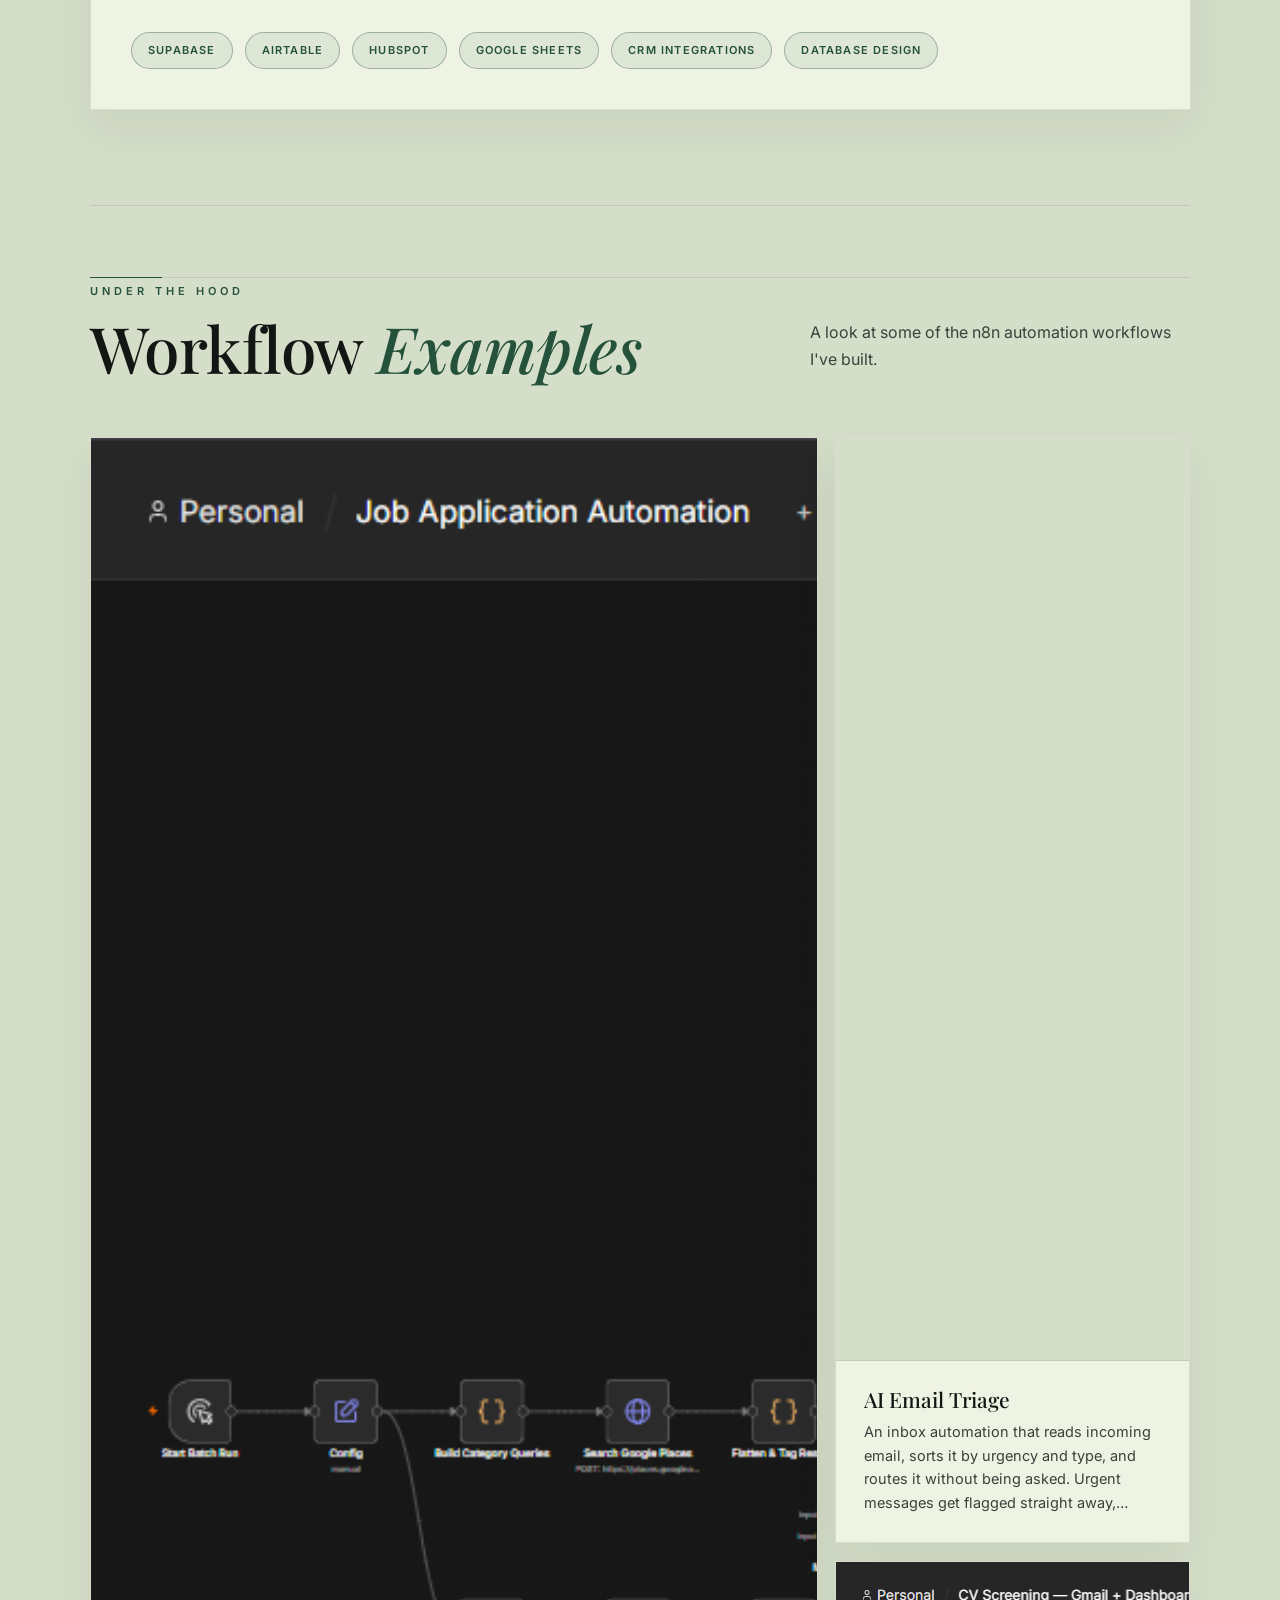
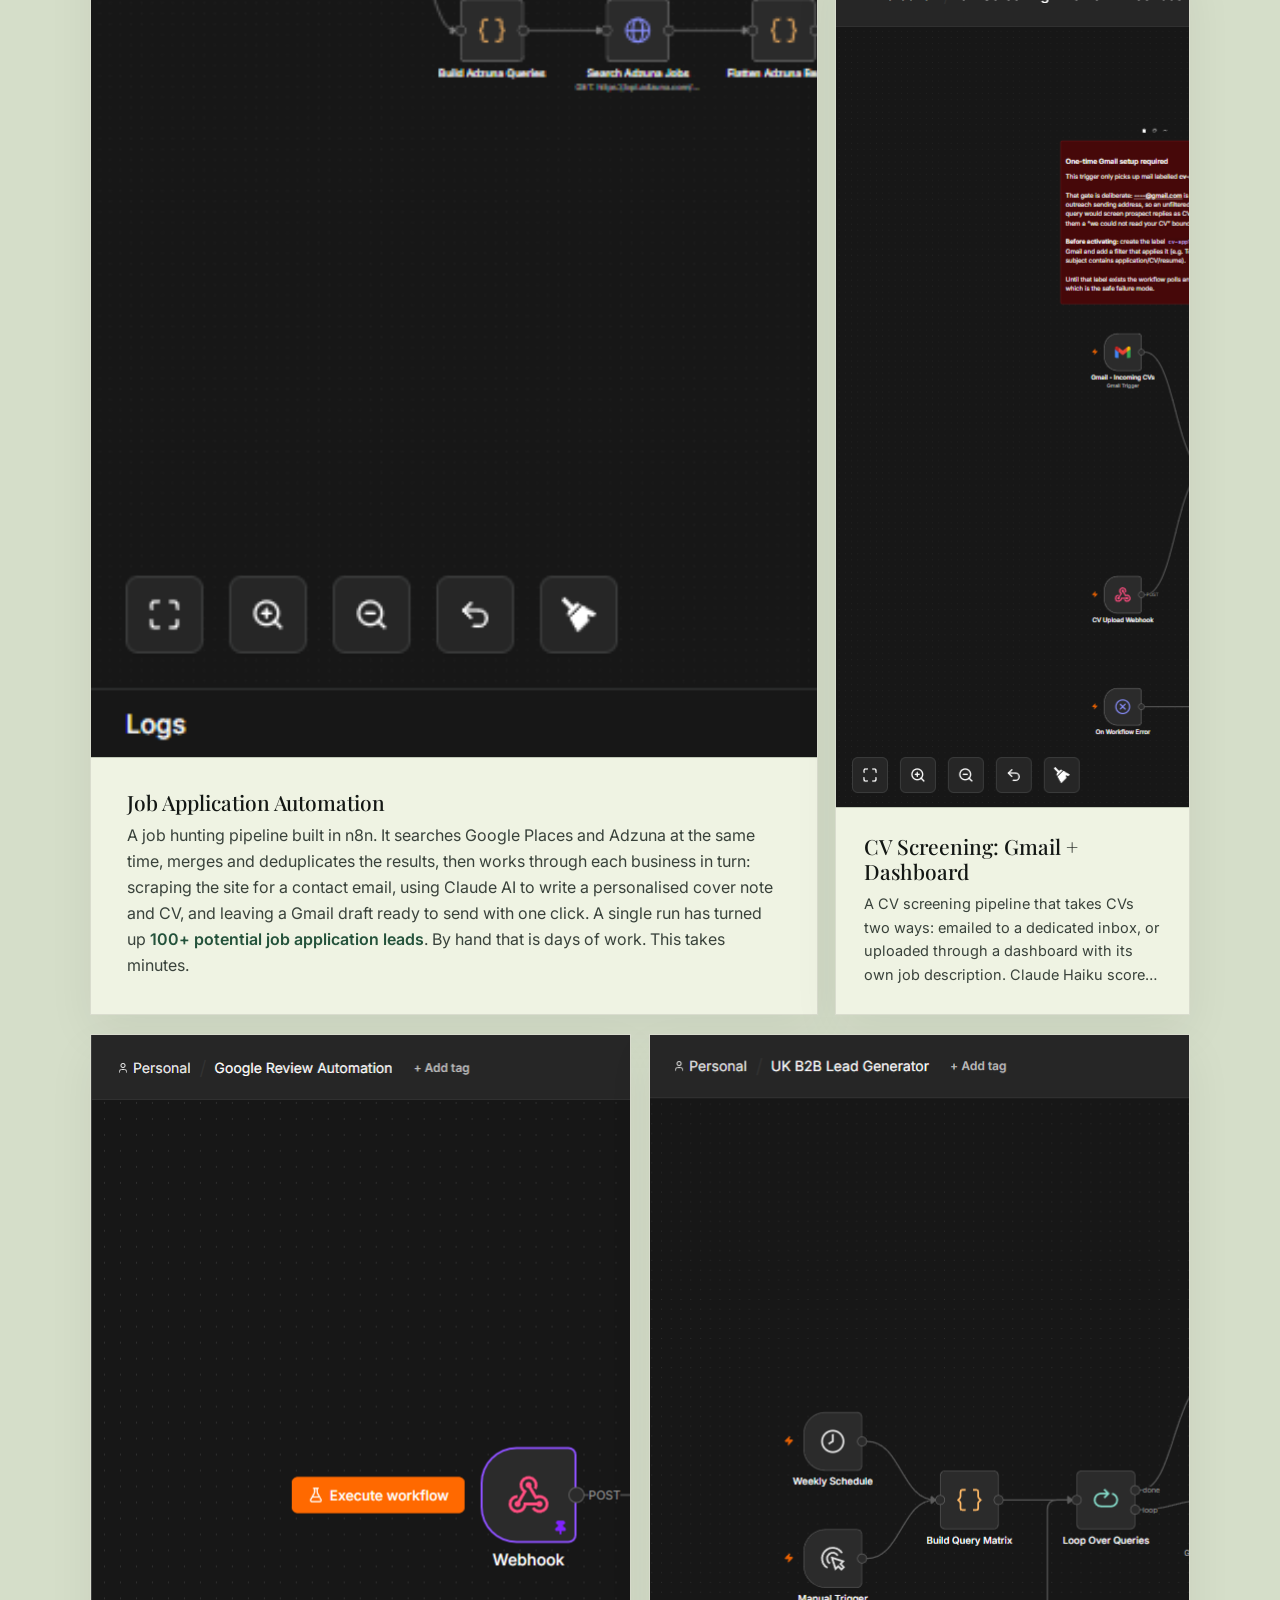
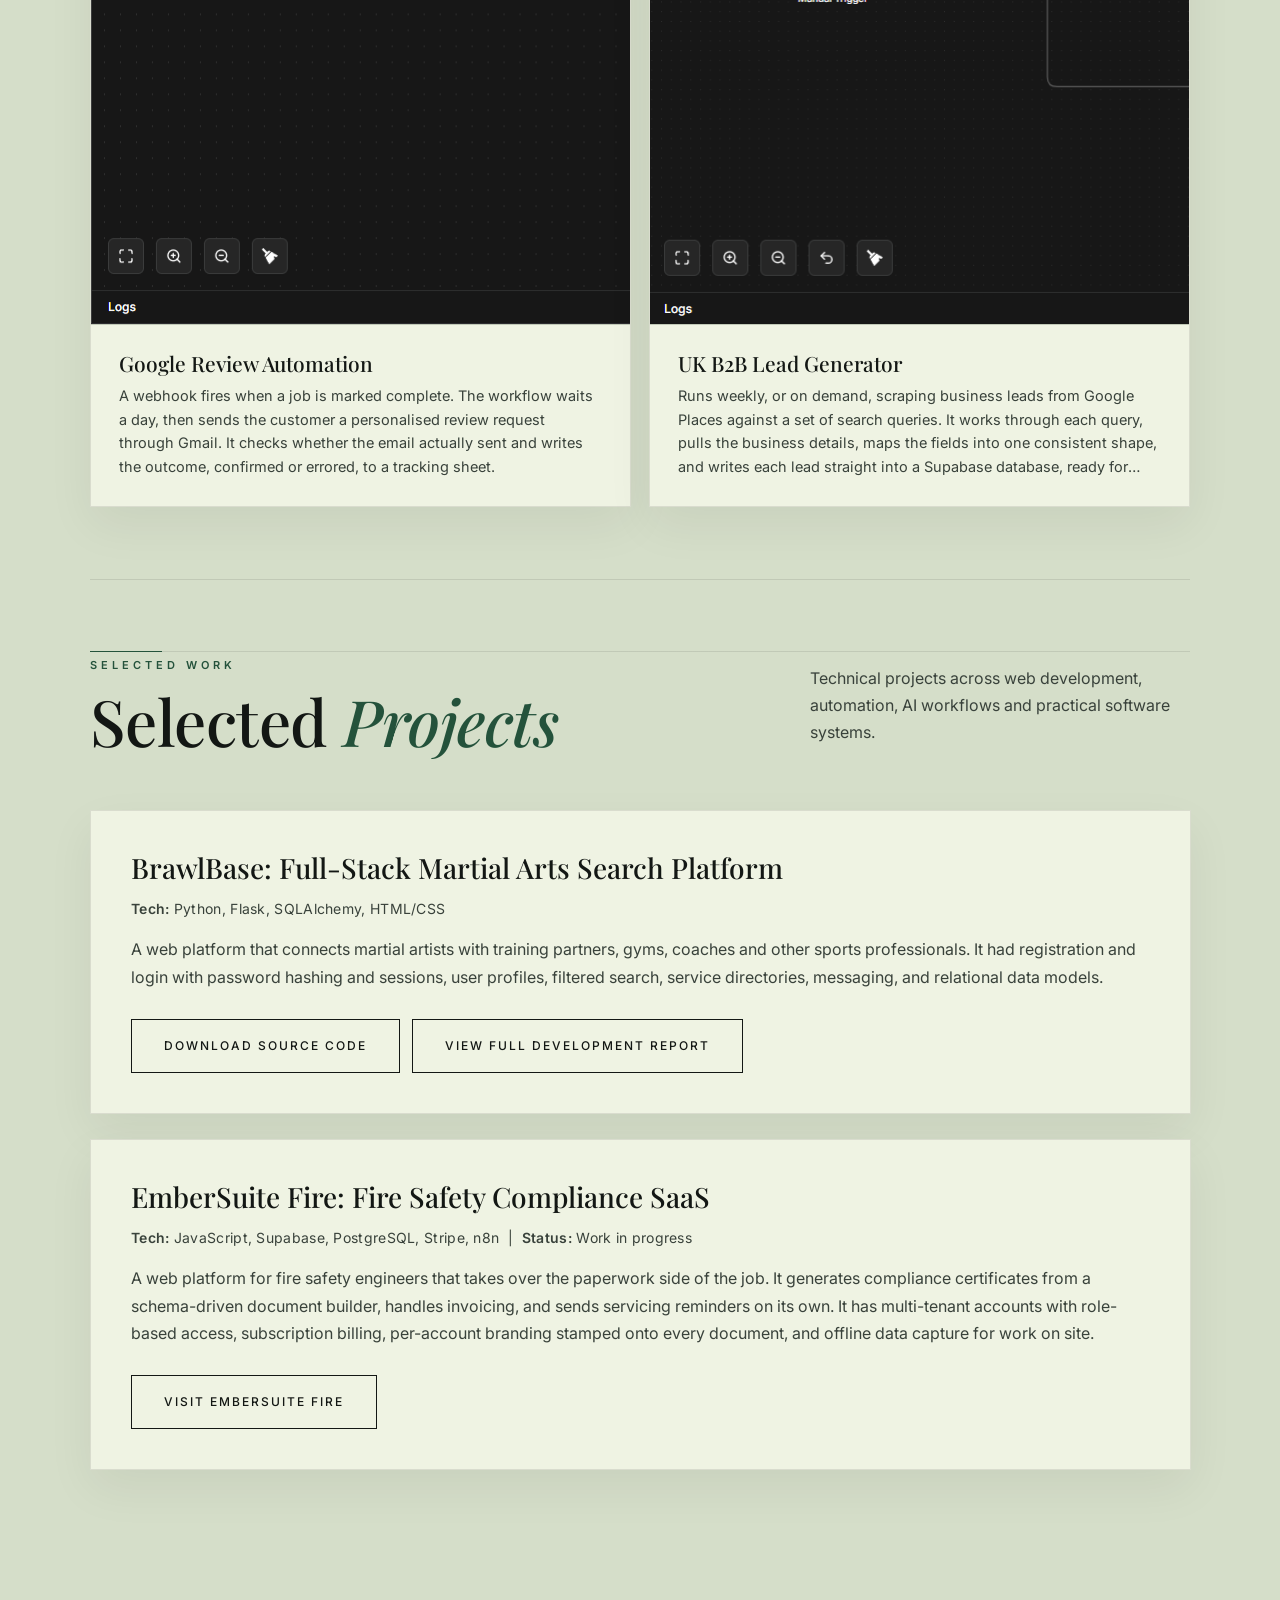
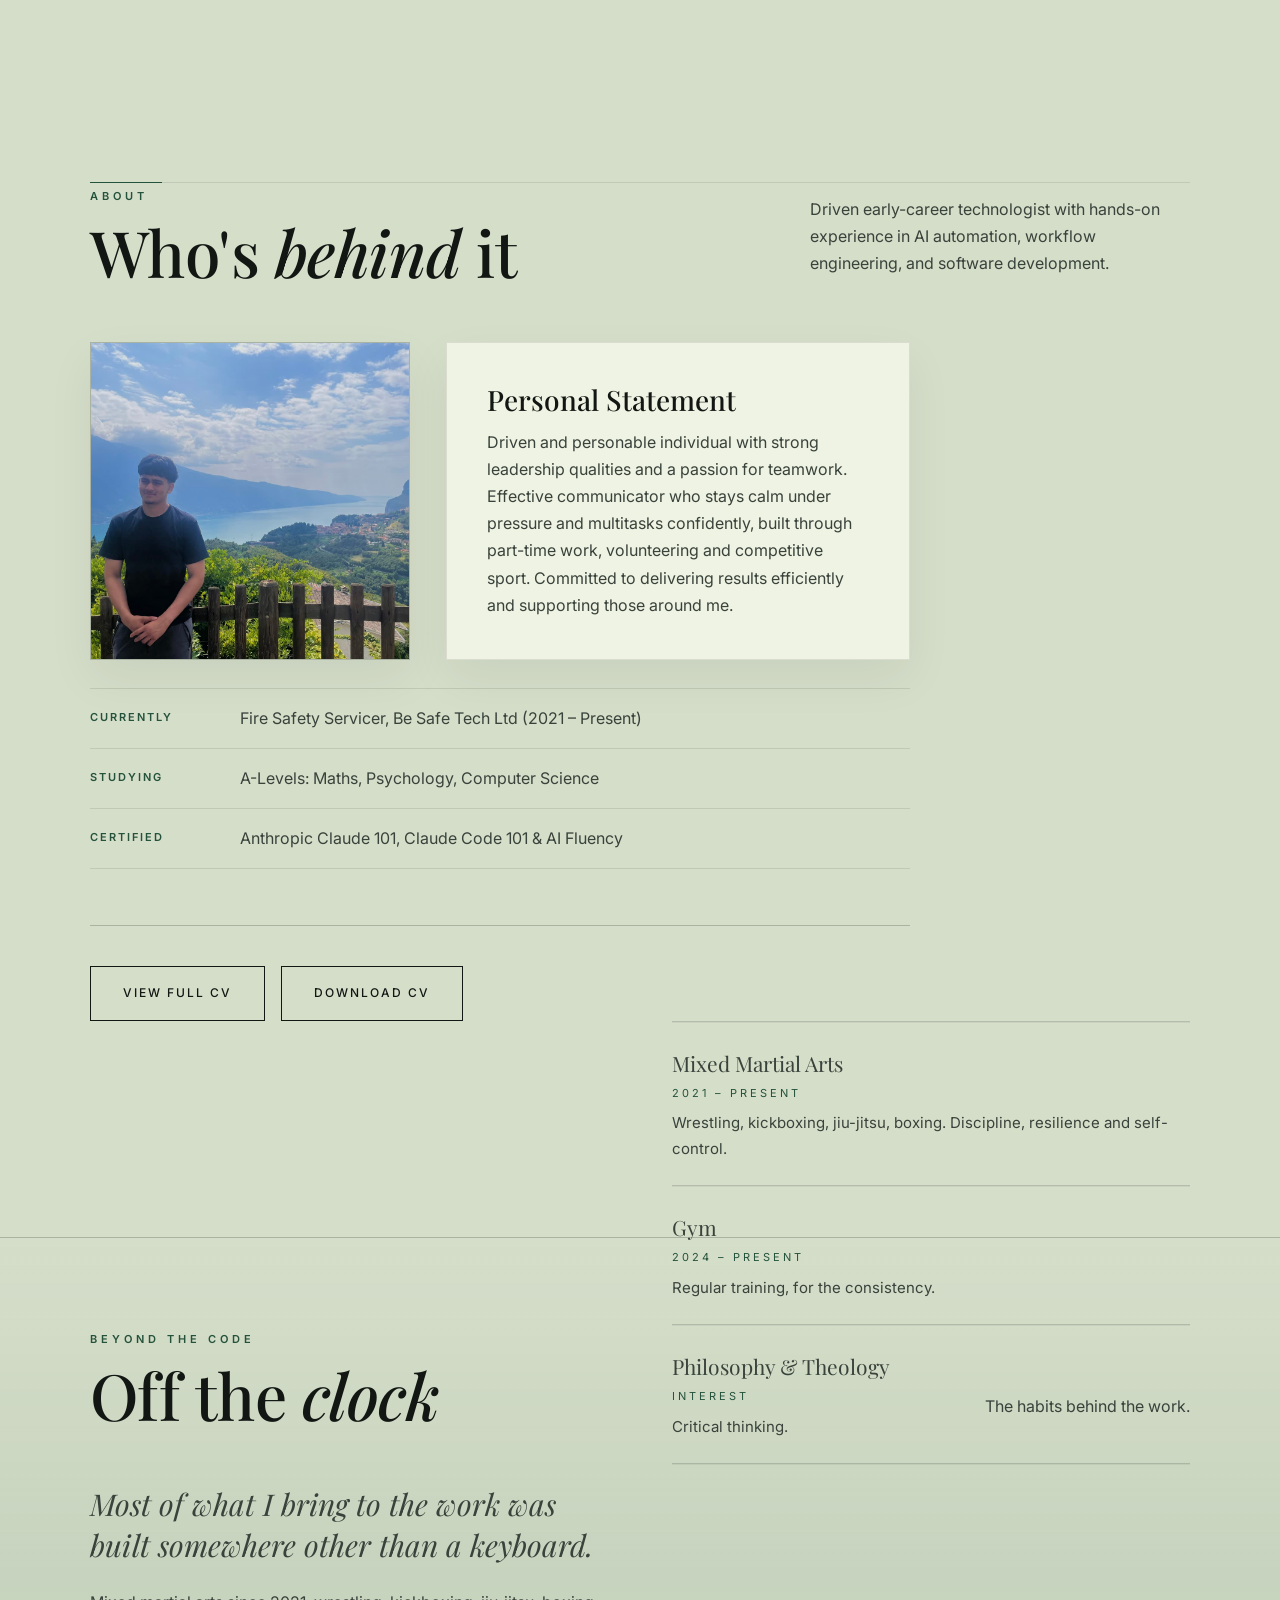
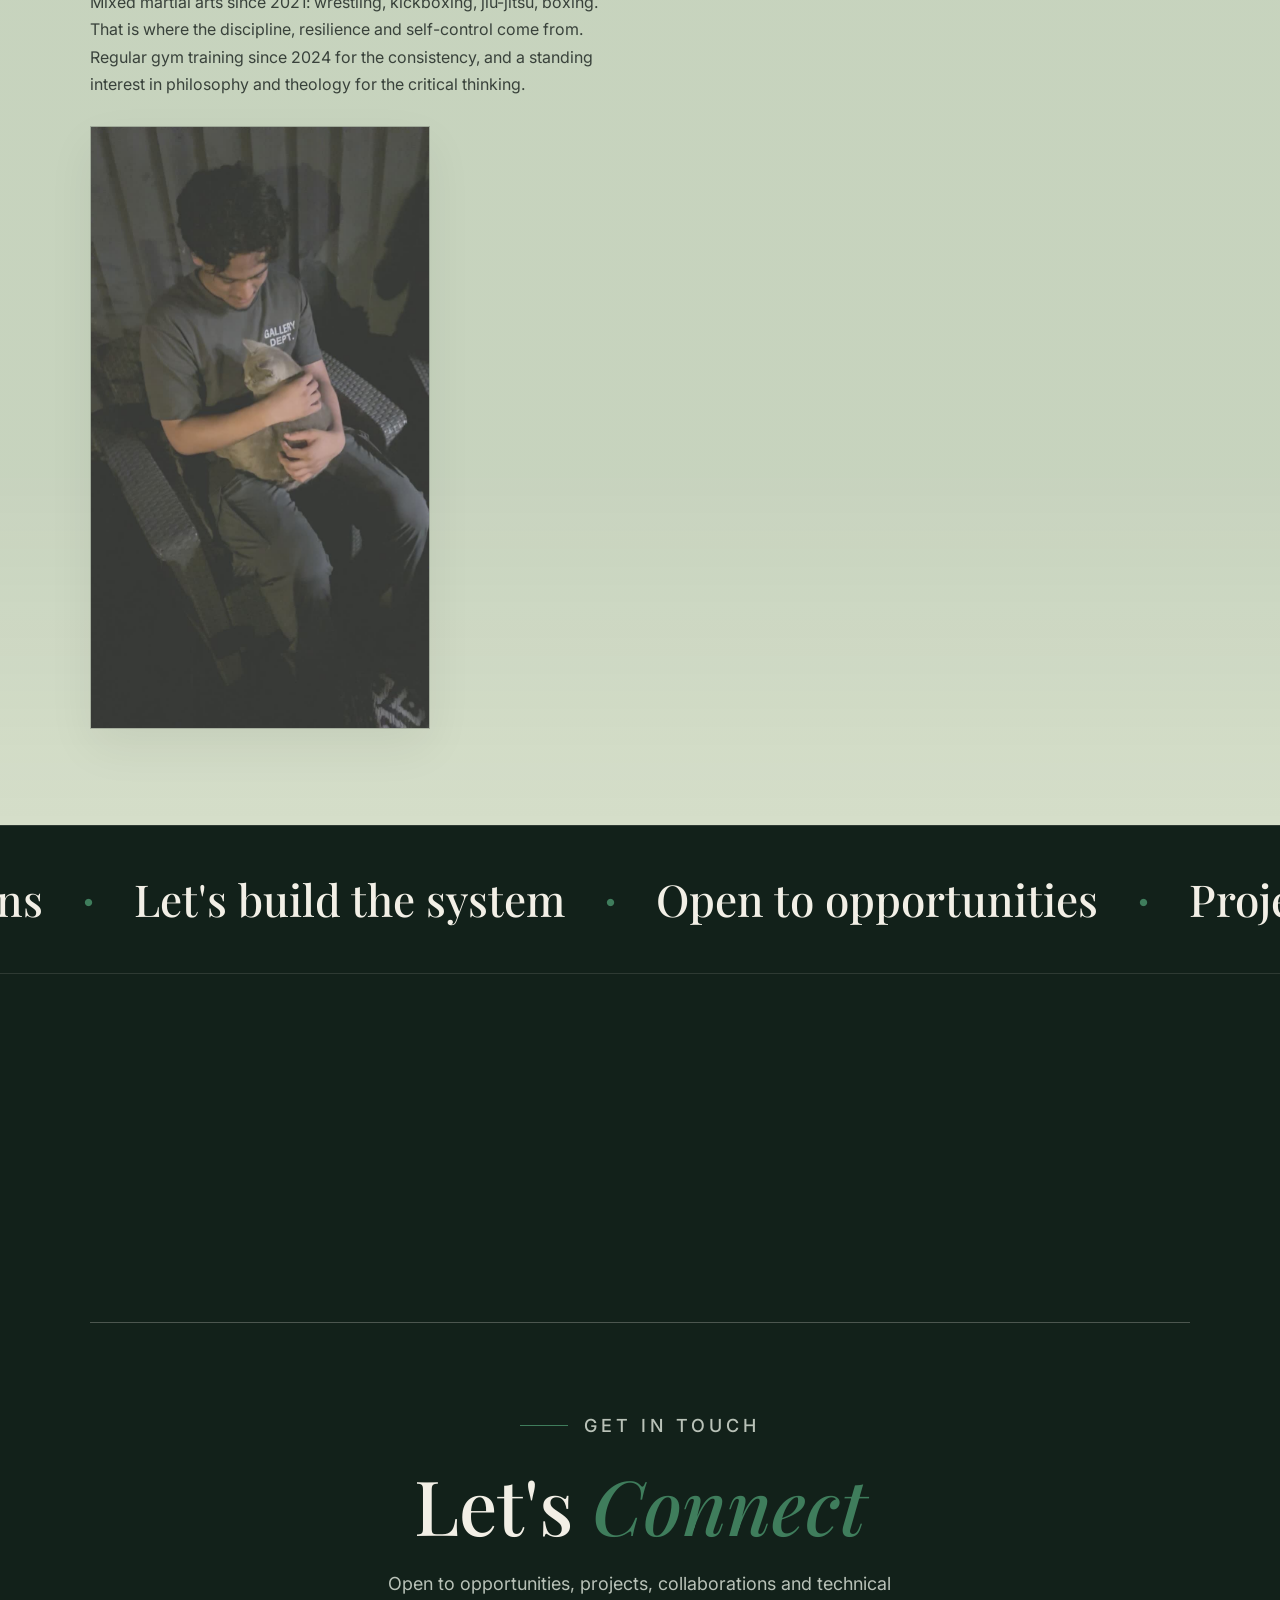
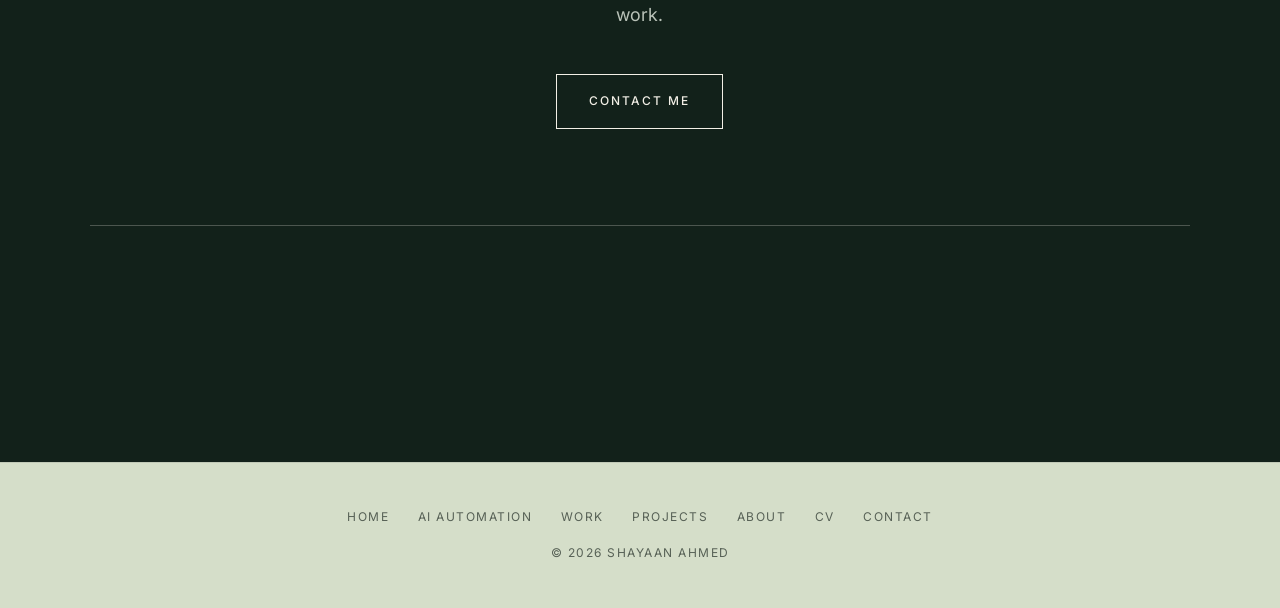
==== commit 2db9febb: "Humanize the site copy on every page except the CV A pass against Wikipedia's "Signs of AI writing" " ====
--- a/index.html
+++ b/index.html
@@ -3,17 +3,17 @@
 <head>
     <meta charset="UTF-8">
     <meta name="viewport" content="width=device-width, initial-scale=1.0">
-    <meta name="description" content="Shayaan Ahmed — AI-focused technologist specialising in automation, chatbots and software engineering.">
+    <meta name="description" content="Shayaan Ahmed, an AI-focused technologist specialising in automation, chatbots and software engineering.">
     <title>Shayaan Ahmed | Portfolio</title>
     <link rel="canonical" href="https://shayaanahm.github.io/">
     <meta property="og:type" content="website">
     <meta property="og:title" content="Shayaan Ahmed | Portfolio">
-    <meta property="og:description" content="Shayaan Ahmed — AI-focused technologist specialising in automation, chatbots and software engineering.">
+    <meta property="og:description" content="Shayaan Ahmed, an AI-focused technologist specialising in automation, chatbots and software engineering.">
     <meta property="og:url" content="https://shayaanahm.github.io/">
     <meta property="og:image" content="https://shayaanahm.github.io/me-outdoors.jpg">
     <meta name="twitter:card" content="summary_large_image">
     <meta name="twitter:title" content="Shayaan Ahmed | Portfolio">
-    <meta name="twitter:description" content="Shayaan Ahmed — AI-focused technologist specialising in automation, chatbots and software engineering.">
+    <meta name="twitter:description" content="Shayaan Ahmed, an AI-focused technologist specialising in automation, chatbots and software engineering.">
     <meta name="twitter:image" content="https://shayaanahm.github.io/me-outdoors.jpg">
     <link rel="preconnect" href="https://fonts.googleapis.com">
     <link rel="preconnect" href="https://fonts.gstatic.com" crossorigin>
@@ -79,10 +79,10 @@
         <h2 class="hook-title reveal">Every business runs on <em>repetitive work</em>.</h2>
         <div class="hook-cols">
             <p class="hook-lead reveal">An enquiry arrives and waits for someone to notice it. A reply gets typed for the hundredth time. Records get copied out of one tool and into another that never learned to talk to it.</p>
-            <p class="hook-lead reveal">None of it is difficult. That's the problem — it's easy, it's endless, and it quietly eats the hours meant for the actual work.</p>
-        </div>
-        <p class="hook-turn reveal">So the question I start with is a simple one: <em>which of this should a person still be doing?</em></p>
-        <p class="hook-foot reveal">What follows is how I answer it — the process, and the systems it builds.</p>
+            <p class="hook-lead reveal">None of it is difficult. That's the problem. It is easy and it is endless, and it eats the hours meant for the actual work.</p>
+        </div>
+        <p class="hook-turn reveal">So I start with one question: <em>which of this should a person still be doing?</em></p>
+        <p class="hook-foot reveal">What follows is how I answer it: the process, and the systems it builds.</p>
     </div>
 </section>
 
@@ -119,7 +119,7 @@
             <div class="card spot reveal">
                 <i class="spot-glow" aria-hidden="true"></i>
                 <h3>Workflow Automation</h3>
-                <p>Eliminate repetitive tasks by connecting your tools and automating multi-step processes. Whether it's syncing data between platforms, triggering actions based on events, or scheduling recurring jobs — I design and build workflows that run without you.</p>
+                <p>Connect your tools so multi-step processes stop needing a person to walk them through. That might be syncing data between platforms, firing an action when something happens, or running a job on a schedule. I design and build workflows that run without you.</p>
                 <div class="tag-row">
                     <span class="tag">n8n</span>
                     <span class="tag">Make</span>
@@ -131,7 +131,7 @@
             <div class="card spot reveal">
                 <i class="spot-glow" aria-hidden="true"></i>
                 <h3>AI Chatbots</h3>
-                <p>Custom AI chatbots trained on your data and integrated into your website, app, or internal tools. From customer support bots to knowledge base assistants, I build chatbots that actually understand context and give useful answers.</p>
+                <p>Custom AI chatbots trained on your data and built into your website, app or internal tools, from customer support bots to knowledge base assistants. They keep track of context, so the answers are useful.</p>
                 <div class="tag-row">
                     <span class="tag">Claude</span>
                     <span class="tag">OpenAI</span>
@@ -143,7 +143,7 @@
             <div class="card spot reveal">
                 <i class="spot-glow" aria-hidden="true"></i>
                 <h3>n8n &amp; Make Integrations</h3>
-                <p>Specialist in building and deploying complex automation flows on n8n and Make (formerly Integromat). I can self-host n8n for you, migrate existing workflows, or build from scratch — connecting CRMs, databases, communication tools, and more.</p>
+                <p>I build and deploy complex automation flows on n8n and Make (formerly Integromat). I can self-host n8n for you, migrate the workflows you already have, or start from scratch, connecting CRMs, databases, communication tools and the rest.</p>
                 <div class="tag-row">
                     <span class="tag">n8n</span>
                     <span class="tag">Make</span>
@@ -155,7 +155,7 @@
             <div class="card spot reveal">
                 <i class="spot-glow" aria-hidden="true"></i>
                 <h3>AI-Powered Data Pipelines</h3>
-                <p>Automate the collection, processing, and routing of data using AI. Scrape, transform, classify, and summarise information — then push it wherever it needs to go, on a schedule or in real time.</p>
+                <p>Collect, process and route data with AI. Scrape it, transform it, classify it, summarise it, then push it wherever it needs to go, on a schedule or in real time.</p>
                 <div class="tag-row">
                     <span class="tag">Web Scraping</span>
                     <span class="tag">Data Transformation</span>
@@ -167,7 +167,7 @@
             <div class="card spot wide-card reveal">
                 <i class="spot-glow" aria-hidden="true"></i>
                 <h3>CRM Integration &amp; Database Setup</h3>
-                <p>I connect your automations to the right data layer — whether that's setting up a Supabase database from scratch, integrating with an existing CRM, or building custom pipelines that keep your records accurate and up to date automatically. No more copy-pasting between tools or manually updating spreadsheets.</p>
+                <p>I connect your automations to the right data layer. That might be a Supabase database set up from scratch, an integration with the CRM you already use, or custom pipelines that keep your records accurate and current on their own. You stop copy-pasting between tools and updating spreadsheets by hand.</p>
                 <div class="tag-row">
                     <span class="tag">Supabase</span>
                     <span class="tag">Airtable</span>
@@ -194,7 +194,7 @@
                 <img class="shot" src="job-application-automation.png" alt="Job Application Automation workflow" loading="lazy" decoding="async" width="1870" height="889" tabindex="0" role="button" data-cap="Job Application Automation">
                 <div class="media-body">
                     <h3>Job Application Automation</h3>
-                    <p>A fully automated job hunting pipeline built in n8n. It searches Google Places and Adzuna simultaneously, merges and deduplicates results, loops through each business, scrapes their website to find a contact email, and uses Claude AI to generate a personalised cover note and CV before creating a Gmail draft — ready to send with one click. Users have seen <strong>100+ potential job application leads</strong> generated in a single run, turning a process that would take days of manual effort into something that runs in minutes.</p>
+                    <p>A job hunting pipeline built in n8n. It searches Google Places and Adzuna at the same time, merges and deduplicates the results, then works through each business in turn: scraping the site for a contact email, using Claude AI to write a personalised cover note and CV, and leaving a Gmail draft ready to send with one click. A single run has turned up <strong>100+ potential job application leads</strong>. By hand that is days of work. This takes minutes.</p>
                 </div>
             </div>
             <div class="card media-card spot reveal bento-tall">
@@ -202,15 +202,15 @@
                 <img class="shot" src="email-triage-demo.png" alt="Email Triage Automation workflow" loading="lazy" decoding="async" width="1867" height="923" tabindex="0" role="button" data-cap="AI Email Triage">
                 <div class="media-body">
                     <h3>AI Email Triage</h3>
-                    <p>An AI-powered inbox automation that reads incoming emails, classifies them by urgency and type, and routes them automatically — urgent messages get flagged immediately, routine enquiries get drafted responses, and irrelevant emails are filtered out. Eliminates hours of inbox management for busy teams.</p>
+                    <p>An inbox automation that reads incoming email, sorts it by urgency and type, and routes it without being asked. Urgent messages get flagged straight away, routine enquiries get a drafted reply, and the irrelevant ones are filtered out. It saves busy teams hours of inbox management.</p>
                 </div>
             </div>
             <div class="card media-card spot reveal bento-tall">
                 <i class="spot-glow" aria-hidden="true"></i>
-                <img class="shot" src="cv-screening-automation.png" alt="CV Screening automation workflow" loading="lazy" decoding="async" width="1773" height="846" tabindex="0" role="button" data-cap="CV Screening — Gmail + Dashboard">
+                <img class="shot" src="cv-screening-automation.png" alt="CV Screening automation workflow" loading="lazy" decoding="async" width="1773" height="846" tabindex="0" role="button" data-cap="CV Screening: Gmail + Dashboard">
                 <div class="media-body">
-                    <h3>CV Screening — Gmail + Dashboard</h3>
-                    <p>An AI-powered CV screening pipeline that takes CVs two ways — emailed to a dedicated inbox, or uploaded through a dashboard with its own job description — and scores each one with Claude Haiku, returning a percentage plus specific reasons for and against. A dedup check stops the same CV being scored twice, and PDF, TXT and DOCX are all parsed in-process, needing <strong>no external service or extra credentials</strong>. Every result is logged to a database so scores can be checked against real hiring decisions over time, while candidates only ever receive a fixed, AI-free reply.</p>
+                    <h3>CV Screening: Gmail + Dashboard</h3>
+                    <p>A CV screening pipeline that takes CVs two ways: emailed to a dedicated inbox, or uploaded through a dashboard with its own job description. Claude Haiku scores each one and returns a percentage with specific reasons for and against. A dedup check stops the same CV being scored twice. PDF, TXT and DOCX are parsed in-process, so there is <strong>no external service or extra credentials</strong> to look after. Every result is logged to a database, so the scores can be checked against real hiring decisions later on. Candidates only ever receive a fixed reply, never an AI-written one.</p>
                 </div>
             </div>
             <div class="card media-card spot reveal bento-half">
@@ -218,7 +218,7 @@
                 <img class="shot" src="google-review-automation.png" alt="Google Review Automation workflow" loading="lazy" decoding="async" width="1872" height="890" tabindex="0" role="button" data-cap="Google Review Automation">
                 <div class="media-body">
                     <h3>Google Review Automation</h3>
-                    <p>Triggered via webhook when a job is completed, this workflow waits one day then automatically sends a personalised review request email to the customer via Gmail. It checks whether the email sent successfully and logs the outcome — either confirmed or errored — into a tracking sheet for full visibility.</p>
+                    <p>A webhook fires when a job is marked complete. The workflow waits a day, then sends the customer a personalised review request through Gmail. It checks whether the email actually sent and writes the outcome, confirmed or errored, to a tracking sheet.</p>
                 </div>
             </div>
             <div class="card media-card spot reveal bento-half">
@@ -226,7 +226,7 @@
                 <img class="shot" src="uk-b2b-lead-generator.png" alt="UK B2B Lead Generator workflow" loading="lazy" decoding="async" width="1867" height="886" tabindex="0" role="button" data-cap="UK B2B Lead Generator">
                 <div class="media-body">
                     <h3>UK B2B Lead Generator</h3>
-                    <p>Runs on a weekly schedule (or manually) to automatically scrape business leads from Google Places using a set of search queries. It loops through each query, pulls detailed business information, maps the fields into a clean format, and inserts each lead directly into a Supabase database — ready for outreach without any manual searching.</p>
+                    <p>Runs weekly, or on demand, scraping business leads from Google Places against a set of search queries. It works through each query, pulls the business details, maps the fields into one consistent shape, and writes each lead straight into a Supabase database, ready for outreach.</p>
                 </div>
             </div>
         </div>
@@ -238,18 +238,18 @@
     <div class="container">
         <div class="section-row reveal">
             <h2 class="section-heading" data-label="Selected Work">Selected <em>Projects</em></h2>
-            <p class="section-sub">Selected technical projects focused on web development, automation, AI workflows, and practical software systems.</p>
+            <p class="section-sub">Technical projects across web development, automation, AI workflows and practical software systems.</p>
         </div>
 
         <div class="card spot proj-card reveal">
             <i class="spot-glow" aria-hidden="true"></i>
-            <h3>BrawlBase — Full-Stack Martial Arts Search Platform</h3>
+            <h3>BrawlBase: Full-Stack Martial Arts Search Platform</h3>
             <p class="proj-tech"><strong>Tech:</strong> Python, Flask, SQLAlchemy, HTML/CSS</p>
             <p>
-                Built a web platform connecting martial artists with training partners,
-                gyms, coaches, and sports professionals. Features included registration,
-                login, password hashing, sessions, user profiles, filtered search,
-                service directories, messaging, and relational data models.
+                A web platform that connects martial artists with training partners,
+                gyms, coaches and other sports professionals. It had registration and
+                login with password hashing and sessions, user profiles, filtered
+                search, service directories, messaging, and relational data models.
             </p>
             <div class="proj-actions">
                 <a class="button" href="brawlbase-project.zip" download>Download Source Code</a>
@@ -259,15 +259,15 @@
 
         <div class="card spot proj-card reveal">
             <i class="spot-glow" aria-hidden="true"></i>
-            <h3>EmberSuite Fire — Fire Safety Compliance SaaS</h3>
+            <h3>EmberSuite Fire: Fire Safety Compliance SaaS</h3>
             <p class="proj-tech"><strong>Tech:</strong> JavaScript, Supabase, PostgreSQL, Stripe, n8n &nbsp;|&nbsp; <strong>Status:</strong> Work in progress</p>
             <p>
-                Building a web platform for fire safety engineers that replaces the
-                paperwork side of the job. It generates compliance certificates from a
+                A web platform for fire safety engineers that takes over the paperwork
+                side of the job. It generates compliance certificates from a
                 schema-driven document builder, handles invoicing, and sends servicing
-                reminders automatically. Features include multi-tenant accounts with
-                role-based access, subscription billing, per-account branding stamped
-                onto every document, and offline data capture for work on site.
+                reminders on its own. It has multi-tenant accounts with role-based
+                access, subscription billing, per-account branding stamped onto every
+                document, and offline data capture for work on site.
             </p>
             <div class="proj-actions">
                 <a class="button" href="https://embersuite.uk" target="_blank" rel="noopener">Visit EmberSuite Fire</a>
@@ -305,7 +305,7 @@
             <div class="about-highlights reveal">
                 <div class="about-highlight">
                     <span class="k">Currently</span>
-                    <span class="v">Fire Safety Servicer — Be Safe Tech Ltd (2021 – Present)</span>
+                    <span class="v">Fire Safety Servicer, Be Safe Tech Ltd (2021 – Present)</span>
                 </div>
                 <div class="about-highlight">
                     <span class="k">Studying</span>
@@ -345,9 +345,9 @@
                     Most of what I bring to the work was built somewhere other than a keyboard.
                 </p>
                 <p>
-                    Mixed martial arts since 2021 — wrestling, kickboxing, jiu-jitsu, boxing — for discipline,
-                    resilience and self-control. Regular gym training since 2024, plus an interest in philosophy
-                    and theology: consistency and critical thinking, practised.
+                    Mixed martial arts since 2021: wrestling, kickboxing, jiu-jitsu, boxing. That is where the
+                    discipline, resilience and self-control come from. Regular gym training since 2024 for the
+                    consistency, and a standing interest in philosophy and theology for the critical thinking.
                 </p>
                 <figure class="photo-frame beyond-frame reveal" tabindex="0">
                     <img src="me-cat.jpg" alt="Shayaan off the clock, with a cat on his lap" loading="lazy" decoding="async" width="900" height="1600">
@@ -359,12 +359,12 @@
                 <li>
                     <span class="beyond-k">Mixed Martial Arts</span>
                     <span class="beyond-v">2021 – present</span>
-                    <p>Wrestling, kickboxing, jiu-jitsu, boxing — discipline, resilience and self-control.</p>
+                    <p>Wrestling, kickboxing, jiu-jitsu, boxing. Discipline, resilience and self-control.</p>
                 </li>
                 <li>
                     <span class="beyond-k">Gym</span>
                     <span class="beyond-v">2024 – present</span>
-                    <p>Regular training — consistency.</p>
+                    <p>Regular training, for the consistency.</p>
                 </li>
                 <li>
                     <span class="beyond-k">Philosophy &amp; Theology</span>
--- a/style.css
+++ b/style.css
@@ -516,12 +516,13 @@
     transform: scaleX(1);
 }
 
-/* .card-heading / .card-subheading: same visual rule as .card h3/h4, for
-   pages whose card is the page's only content level below its own h1 (cv,
-   contact) — there's no section h2 above the card to make h3 correct there,
-   so those pages promote to h2/h3 and carry an explicit class instead of
-   relying on the tag. Pages that DO have a section h2 above their cards
-   (index, automation) keep plain h3/h4 — leave those alone. */
+/* .card-heading: the same visual rule as .card h3, for pages whose card is
+   the page's only content level below its own h1 (cv, contact) — there's no
+   section h2 above the card to make h3 correct there, so those pages promote
+   to h2 and carry an explicit class instead of relying on the tag. Pages that
+   DO have a section h2 above their cards (index, automation) keep plain h3 —
+   leave those alone. (The .card-subheading half of this pair was retired
+   2026-09-02 with cv.html's .experience-item entries.) */
 .card h3,
 .card-heading {
     font-family: 'Playfair Display', serif;
@@ -531,14 +532,10 @@
     line-height: 1.2;
 }
 
-/* h3.card-subheading, not the bare class: the promoted entry headings on
-   cv.html ARE <h3>s sitting inside a .card, so the bare class (0,1,0) loses
-   the specificity tie to ".card h3" (0,1,1) above and silently renders as a
-   28px Playfair section heading instead of a 15px uppercase label. The
-   element selector brings it to the same (0,1,1) tier, so source order
-   (this rule comes after) decides it correctly. */
-.card h4,
-h3.card-subheading {
+/* (h3.card-subheading was the second half of this selector, carrying a long
+   note about winning a specificity tie against ".card h3". Its only consumer
+   was cv.html's experience entries, now .tl-role. Removed 2026-09-02.) */
+.card h4 {
     font-size: 15px;
     text-transform: uppercase;
     letter-spacing: 1.2px;
@@ -684,6 +681,26 @@
     text-underline-offset: 4px;
 }
 
+/* Since 2026-09-02 the card's heading IS the value, and one of those values
+   is a 28-character email address — Playfair at the stock .card-heading 28px
+   overflows the card well before tablet. These size down and let the link
+   inherit, rather than leaving the h2 at 28px with a 20px anchor inside it
+   from the rule above. */
+.contact-grid .card-heading {
+    /* Sized down from the stock 28px because one of these values is a
+       28-character email address — but not so far that the page loses its
+       type hierarchy. The email wraps to two lines on the narrowest cards
+       (.contact-grid a already sets word-break), which is the right trade:
+       the value stays the largest thing on the card. */
+    font-size: clamp(20px, 2.2vw, 26px);
+    margin-bottom: 0;
+    line-height: 1.3;
+}
+
+.contact-grid .card-heading a {
+    font-size: inherit;
+}
+
 /* ---------- CV ---------- */
 .skill-category {
     margin-bottom: 28px;
@@ -704,27 +721,15 @@
     color: var(--ink-muted);
 }
 
-.experience-item {
-    margin-bottom: 32px;
-    padding-left: 24px;
-    border-left: 2px solid var(--line);
-    transition: border-color 0.4s;
-}
-
-.experience-item:hover {
-    border-left-color: var(--accent);
-}
-
-.experience-item:last-child {
-    margin-bottom: 0;
-}
-
-.experience-date {
-    font-size: 12px;
-    letter-spacing: 1.8px;
-    text-transform: uppercase;
-    color: var(--ink-muted);
-    margin-bottom: 8px;
+/* (.experience-item / :hover / :last-child / .experience-date lived here.
+   cv.html was their only consumer, and its Education and Work Experience
+   entries render as .tl timeline items now. Removed 2026-09-02.)
+
+   ---------- CV timeline blocks ----------
+   The two chronological sections sit full-width between the page header
+   and .cv-grid, so they need the grid's own rhythm rather than a card's. */
+.cv-block {
+    margin-top: 72px;
 }
 
 /* ---------- CTA band (editorial, hairline-framed — consistent with the page) ---------- */
@@ -929,3 +934,234 @@
         margin-top: 80px;
     }
 }
+
+
+/* ============================================================
+   SHARED COMPONENT LAYER — hoisted from home.css, 2026-09-02
+   ------------------------------------------------------------
+   These three blocks were written into home.css during the
+   2026-09-01 21st.dev port, which split the component layer BY PAGE
+   rather than by concern. home.css loads on index.html and
+   automation.html only, so cv.html, contact.html and testimonial.html
+   were shipping the browser's default blue focus ring on a green site
+   and had no access to .spot or .tl at all.
+
+   Anything two or more pages use belongs in style.css, which is
+   already documented as the shared stylesheet. Page-specific
+   components (.bento, .vplay, .shot/.lightbox, .beam-field,
+   .stack-strip, .panel-dark, .proc) stay in home.css.
+
+   Position is deliberate: these sit at the very END of style.css, so
+   they keep the same cascade order they had relative to everything
+   else in this file. What changes is that they now LOSE ties against
+   home.css rather than winning them — verified that no home.css rule
+   targets .spot*, .tl*, bare :focus-visible or ::-webkit-scrollbar*.
+   The two near-misses, .photo-frame:focus-visible and
+   .vplay:focus-visible, are both higher specificity and intentional.
+
+   NOTHING HERE USES @layer. The universal `* { padding: 0 }` reset at
+   the top of this file is unlayered, and unlayered author styles beat
+   every @layer rule — a layered component would silently lose all of
+   its padding.
+   ============================================================ */
+
+/* ---------- Browser surfaces ----------
+   The parts nobody draws still carry the design. These shipped as raw
+   browser defaults until now: a blue focus ring on a green site, and a
+   stock scrollbar next to a hand-set editorial page. */
+:focus-visible {
+    outline: 2px solid var(--accent);
+    outline-offset: 3px;
+    border-radius: 2px;
+}
+
+.panel-dark :focus-visible,
+#automation :focus-visible {
+    outline-color: var(--accent-bright);
+}
+
+html {
+    scrollbar-color: var(--accent) transparent;
+    scrollbar-width: thin;
+}
+
+body {
+    caret-color: var(--accent);
+}
+
+::-webkit-scrollbar {
+    width: 11px;
+    height: 11px;
+}
+
+::-webkit-scrollbar-track {
+    background: transparent;
+}
+
+::-webkit-scrollbar-thumb {
+    background: color-mix(in srgb, var(--accent) 55%, transparent);
+    border: 3px solid var(--bg);
+    border-radius: 100px;
+}
+
+::-webkit-scrollbar-thumb:hover {
+    background: var(--accent);
+}
+
+/* ============================================================
+   3. SPOTLIGHT — ported from 21st.dev's spotlight/glow card
+   ------------------------------------------------------------
+   Cursor-following radial highlight. Implemented on a dedicated child
+   <i class="spot-glow"> rather than a pseudo-element ON PURPOSE:
+   .card::before is already the pre-rendered hover-shadow layer and
+   .card::after is already the accent top-line sweep. Both are taken on
+   every card on this site, so a pseudo here would silently clobber an
+   existing effect. One mechanism, no specificity archaeology.
+
+   script.js writes --mx/--my. With JS off the glow simply never fires.
+   ============================================================ */
+.spot {
+    position: relative;
+    isolation: isolate;
+}
+
+.spot-glow {
+    position: absolute;
+    inset: 0;
+    z-index: 0;
+    pointer-events: none;
+    opacity: 0;
+    transition: opacity 0.45s var(--ease);
+    background: radial-gradient(
+        320px circle at var(--mx, 50%) var(--my, 50%),
+        color-mix(in srgb, var(--accent) 22%, transparent),
+        transparent 68%
+    );
+}
+
+.spot:hover .spot-glow,
+.spot:focus-within .spot-glow {
+    opacity: 1;
+}
+
+/* Keep real content above the glow. */
+.spot > *:not(.spot-glow) {
+    position: relative;
+    z-index: 1;
+}
+
+/* On the dark panel the glow is light, not accent — accent on
+   dark-green is the same green-on-green contrast failure the buttons
+   already have to dodge. */
+.panel-dark .spot-glow,
+#automation .spot-glow {
+    background: radial-gradient(
+        320px circle at var(--mx, 50%) var(--my, 50%),
+        rgba(242, 239, 230, 0.10),
+        transparent 68%
+    );
+}
+
+@media (prefers-reduced-motion: reduce) {
+    .spot-glow { transition: none; }
+}
+
+@media (hover: none) {
+    .spot-glow { display: none; }
+}
+
+/* ---------- Vertical timeline ---------- */
+.tl {
+    list-style: none;
+    margin: 0;
+    padding: 0;
+    position: relative;
+}
+
+/* the rail */
+.tl::before {
+    content: "";
+    position: absolute;
+    top: 8px;
+    bottom: 8px;
+    left: 7px;
+    width: 1px;
+    background: var(--line-strong);
+}
+
+.tl-item {
+    position: relative;
+    margin: 0 0 48px;
+    padding-left: 40px;
+}
+
+.tl-item:last-child {
+    margin-bottom: 0;
+}
+
+.tl-dot {
+    position: absolute;
+    top: 7px;
+    left: 0;
+    width: 15px;
+    height: 15px;
+    border: 1px solid var(--line-strong);
+    border-radius: 50%;
+    background: var(--bg);
+    transition: border-color 0.45s var(--ease), background 0.45s var(--ease);
+}
+
+.tl-dot::after {
+    content: "";
+    position: absolute;
+    inset: 3px;
+    border-radius: 50%;
+    background: var(--accent);
+    opacity: 0;
+    transform: scale(0.4);
+    transition: opacity 0.5s var(--ease), transform 0.5s var(--ease);
+}
+
+/* dot fills in as the entry reveals */
+.tl-item.visible .tl-dot {
+    border-color: var(--accent);
+}
+
+.tl-item.visible .tl-dot::after {
+    opacity: 1;
+    transform: scale(1);
+}
+
+.tl-date {
+    font-size: 12px;
+    letter-spacing: 1.8px;
+    text-transform: uppercase;
+    color: var(--ink-muted);
+    margin-bottom: 8px;
+}
+
+.tl-role {
+    font-family: 'Playfair Display', serif;
+    font-size: clamp(20px, 2.4vw, 26px);
+    font-weight: 500;
+    line-height: 1.25;
+    letter-spacing: -0.2px;
+    margin-bottom: 12px;
+}
+
+.tl-item ul {
+    margin-left: 20px;
+    max-width: 720px;
+}
+
+.tl-item ul li {
+    color: var(--ink-soft);
+    font-size: 15.5px;
+}
+
+/* Stagger — overrides the global .reveal:nth-child delays for this list */
+.tl-item.reveal:nth-child(1) { transition-delay: 0s; }
+.tl-item.reveal:nth-child(2) { transition-delay: 0.09s; }
+.tl-item.reveal:nth-child(3) { transition-delay: 0.18s; }
+.tl-item.reveal:nth-child(4) { transition-delay: 0.27s; }
+.tl-item.reveal:nth-child(5) { transition-delay: 0.36s; }
--- a/home.css
+++ b/home.css
@@ -494,101 +494,9 @@
     border-top: 1px solid var(--line-strong);
 }
 
-/* ---------- Vertical timeline ---------- */
-.tl {
-    list-style: none;
-    margin: 0;
-    padding: 0;
-    position: relative;
-}
-
-/* the rail */
-.tl::before {
-    content: "";
-    position: absolute;
-    top: 8px;
-    bottom: 8px;
-    left: 7px;
-    width: 1px;
-    background: var(--line-strong);
-}
-
-.tl-item {
-    position: relative;
-    margin: 0 0 48px;
-    padding-left: 40px;
-}
-
-.tl-item:last-child {
-    margin-bottom: 0;
-}
-
-.tl-dot {
-    position: absolute;
-    top: 7px;
-    left: 0;
-    width: 15px;
-    height: 15px;
-    border: 1px solid var(--line-strong);
-    border-radius: 50%;
-    background: var(--bg);
-    transition: border-color 0.45s var(--ease), background 0.45s var(--ease);
-}
-
-.tl-dot::after {
-    content: "";
-    position: absolute;
-    inset: 3px;
-    border-radius: 50%;
-    background: var(--accent);
-    opacity: 0;
-    transform: scale(0.4);
-    transition: opacity 0.5s var(--ease), transform 0.5s var(--ease);
-}
-
-/* dot fills in as the entry reveals */
-.tl-item.visible .tl-dot {
-    border-color: var(--accent);
-}
-
-.tl-item.visible .tl-dot::after {
-    opacity: 1;
-    transform: scale(1);
-}
-
-.tl-date {
-    font-size: 12px;
-    letter-spacing: 1.8px;
-    text-transform: uppercase;
-    color: var(--ink-muted);
-    margin-bottom: 8px;
-}
-
-.tl-role {
-    font-family: 'Playfair Display', serif;
-    font-size: clamp(20px, 2.4vw, 26px);
-    font-weight: 500;
-    line-height: 1.25;
-    letter-spacing: -0.2px;
-    margin-bottom: 12px;
-}
-
-.tl-item ul {
-    margin-left: 20px;
-    max-width: 720px;
-}
-
-.tl-item ul li {
-    color: var(--ink-soft);
-    font-size: 15.5px;
-}
-
-/* Stagger — overrides the global .reveal:nth-child delays for this list */
-.tl-item.reveal:nth-child(1) { transition-delay: 0s; }
-.tl-item.reveal:nth-child(2) { transition-delay: 0.09s; }
-.tl-item.reveal:nth-child(3) { transition-delay: 0.18s; }
-.tl-item.reveal:nth-child(4) { transition-delay: 0.27s; }
-.tl-item.reveal:nth-child(5) { transition-delay: 0.36s; }
+/* (The .tl vertical timeline moved to the end of style.css on
+   2026-09-02 — cv.html needs it and does not load this file. Don't
+   re-add a copy here.) */
 
 /* ---------- Beyond the code ---------- */
 .beyond-section {
@@ -965,10 +873,10 @@
     transition: opacity 0.5s var(--ease), transform 0.5s var(--ease);
 }
 
-.photo-frame:focus-visible {
-    outline: 2px solid var(--accent);
-    outline-offset: 3px;
-}
+/* (`.photo-frame:focus-visible` restated the global focus ring verbatim.
+   The global rule is in style.css now, which every page loads, so this
+   was pure duplication. Removed 2026-09-02. The hover-state rule below,
+   which shares the selector, is a different treatment and stays.) */
 
 /* Hover is an enhancement — on touch the caption just stays put, and the
    frame must never depend on a hover that will not arrive. */
@@ -1128,10 +1036,12 @@
 
 
 /* ---------- AI Automation intro strip ----------
-   A slim dark header that flows straight into the dark walkthrough
-   below it — one continuous chapter. */
+   The dark chapter: brand lockup, constellation, and the .proc process
+   block, all on one panel. The 40px bottom this carried until 2026-09-02
+   was sized for a full-bleed element starting immediately below it; the
+   process now ends inside the strip, so it needs real breathing room. */
 .automation-intro .automation-intro-inner {
-    padding: 72px 0 40px;
+    padding: 72px 0 96px;
 }
 
 #automation {
@@ -1198,11 +1108,10 @@
     margin: 28px 0 20px;
 }
 
-/* .page-header's 72px bottom margin + the strip's own 40px padding stacked
-   into a dead gap above the world. The border still separates them. */
-.alvo-header {
-    margin-bottom: 0;
-}
+/* (`.alvo-header { margin-bottom: 0 }` lived here. It existed only because
+   the full-bleed world started flush under this header and the stacked
+   margins read as a dead gap. A .section-row follows now, which wants
+   .page-header's natural 72px. Removed 2026-09-02 along with the class.) */
 
 @media (max-width: 760px) {
     .alvo-suffix {
@@ -1227,48 +1136,9 @@
    Same trap already documented for injected CSS on automation.html.
    ============================================================ */
 
-/* ---------- Browser surfaces ----------
-   The parts nobody draws still carry the design. These shipped as raw
-   browser defaults until now: a blue focus ring on a green site, and a
-   stock scrollbar next to a hand-set editorial page. */
-:focus-visible {
-    outline: 2px solid var(--accent);
-    outline-offset: 3px;
-    border-radius: 2px;
-}
-
-.panel-dark :focus-visible,
-#automation :focus-visible {
-    outline-color: var(--accent-bright);
-}
-
-html {
-    scrollbar-color: var(--accent) transparent;
-    scrollbar-width: thin;
-}
-
-body {
-    caret-color: var(--accent);
-}
-
-::-webkit-scrollbar {
-    width: 11px;
-    height: 11px;
-}
-
-::-webkit-scrollbar-track {
-    background: transparent;
-}
-
-::-webkit-scrollbar-thumb {
-    background: color-mix(in srgb, var(--accent) 55%, transparent);
-    border: 3px solid var(--bg);
-    border-radius: 100px;
-}
-
-::-webkit-scrollbar-thumb:hover {
-    background: var(--accent);
-}
+/* (The browser-surface rules — :focus-visible, scrollbar, caret —
+   moved to the end of style.css on 2026-09-02 so all five pages get
+   them, not just the two that load this file. Don't re-add them here.) */
 
 /* Tabular figures wherever numbers are compared, not just displayed.
    (`.bento-stat .v` was in this list and matched nothing in any page —
@@ -1516,68 +1386,10 @@
 }
 
 
-/* ============================================================
-   3. SPOTLIGHT — ported from 21st.dev's spotlight/glow card
-   ------------------------------------------------------------
-   Cursor-following radial highlight. Implemented on a dedicated child
-   <i class="spot-glow"> rather than a pseudo-element ON PURPOSE:
-   .card::before is already the pre-rendered hover-shadow layer and
-   .card::after is already the accent top-line sweep. Both are taken on
-   every card on this site, so a pseudo here would silently clobber an
-   existing effect. One mechanism, no specificity archaeology.
-
-   script.js writes --mx/--my. With JS off the glow simply never fires.
-   ============================================================ */
-.spot {
-    position: relative;
-    isolation: isolate;
-}
-
-.spot-glow {
-    position: absolute;
-    inset: 0;
-    z-index: 0;
-    pointer-events: none;
-    opacity: 0;
-    transition: opacity 0.45s var(--ease);
-    background: radial-gradient(
-        320px circle at var(--mx, 50%) var(--my, 50%),
-        color-mix(in srgb, var(--accent) 22%, transparent),
-        transparent 68%
-    );
-}
-
-.spot:hover .spot-glow,
-.spot:focus-within .spot-glow {
-    opacity: 1;
-}
-
-/* Keep real content above the glow. */
-.spot > *:not(.spot-glow) {
-    position: relative;
-    z-index: 1;
-}
-
-/* On the dark panel the glow is light, not accent — accent on
-   dark-green is the same green-on-green contrast failure the buttons
-   already have to dodge. */
-.panel-dark .spot-glow,
-#automation .spot-glow {
-    background: radial-gradient(
-        320px circle at var(--mx, 50%) var(--my, 50%),
-        rgba(242, 239, 230, 0.10),
-        transparent 68%
-    );
-}
-
-@media (prefers-reduced-motion: reduce) {
-    .spot-glow { transition: none; }
-}
-
-@media (hover: none) {
-    .spot-glow { display: none; }
-}
-
+/* (Section 3, the .spot / .spot-glow spotlight card, moved to the end
+   of style.css on 2026-09-02 — contact.html needs it and does not load
+   this file. Numbering below is left as-is rather than renumbered, so
+   the git history of each section stays greppable.) */
 
 /* ============================================================
    4. LIGHTBOX — the workflow screenshots are 1870px wide
@@ -1832,3 +1644,250 @@
 .bento > .reveal:nth-child(3) { transition-delay: 0.14s; }
 .bento > .reveal:nth-child(4) { transition-delay: 0.21s; }
 .bento > .reveal:nth-child(5) { transition-delay: 0.28s; }
+
+
+/* ============================================================
+   7. STICKY PROCESS — Sticky Scroll Reveal x Timeline beam
+   ------------------------------------------------------------
+   Ported hybrid of two 21st.dev components: Aceternity's Sticky
+   Scroll Reveal (a scrolling copy column read against one pinned
+   visual) and its Timeline (a numbered rail whose beam fills with
+   scroll progress). Replaced world-scrub.js on 2026-09-02: 45.8 MB
+   of clips buying 6.7 viewport-heights of scroll the owner found
+   too long. Same four steps, same copy, ~2.4vh of scroll, 264 KB
+   of stills.
+
+   NO JS DRIVES THE LAYOUT. The four <figure>s are grid items that
+   all claim the SAME grid area (column 2, rows 1/-1) and each is
+   position:sticky inside it, so they stack and pin with no absolute
+   positioning and no DOM moves. That is precisely what lets the same
+   markup collapse to interleaved stacked cards under 900px — the
+   figures already sit in source order between the steps, so the
+   mobile layout is `display: block` and nothing else.
+
+   script.js's fifth IIFE only toggles .is-active and writes --beam.
+   It lives THERE and not in scroll.js because automation.html must
+   never load scroll.js — its nav has a real #work anchor, so the
+   scrollspy would light "Work" while script.js's filename match
+   lights "AI Automation", giving two active nav links at once.
+
+   No @layer. Same reason as every block above: style.css's unlayered
+   `* { padding: 0 }` beats every layered rule.
+   ============================================================ */
+.proc {
+    display: grid;
+    grid-template-columns: minmax(0, 1fr) minmax(0, 1fr);
+    column-gap: 72px;
+    position: relative;
+    margin-top: 8px;
+}
+
+/* Rows assigned explicitly. Auto-placement around four siblings that all
+   claim `grid-row: 1 / -1` is not worth reasoning about. */
+.proc-step { grid-column: 1; }
+.proc-step:nth-of-type(1) { grid-row: 1; }
+.proc-step:nth-of-type(2) { grid-row: 2; }
+.proc-step:nth-of-type(3) { grid-row: 3; }
+.proc-step:nth-of-type(4) { grid-row: 4; }
+
+.proc-step {
+    position: relative;
+    display: flex;
+    align-items: center;
+    gap: 36px;
+    /* 4 x 60vh = 2.4 viewport-heights. THIS is the pacing knob — the
+       world's per-leg `scroll` keys summed to 6.7 and read as too long. */
+    min-height: 60vh;
+    /* Dimmed, not hidden. 0.68 is a contrast floor, not a taste call:
+       --ink-soft (#b9c2b8) at 0.68 over --panel (#12211a) composites to
+       ~#848f85, which is 4.97:1. Below ~0.6 it drops under 4.5:1.
+       Don't "improve" this by dimming harder. */
+    opacity: 0.68;
+    transition: opacity 0.5s var(--ease);
+}
+
+.proc-step.is-active { opacity: 1; }
+
+.proc-num {
+    flex: 0 0 46px;
+    width: 46px;
+    height: 46px;
+    display: grid;
+    place-items: center;
+    border: 1px solid var(--line-strong);
+    border-radius: 50%;
+    /* Masks the rail running behind it. Inside .panel-dark, --bg is
+       --panel, so this is the panel colour without hardcoding it. */
+    background: var(--bg);
+    font-family: 'Playfair Display', serif;
+    font-size: 16px;
+    color: var(--ink-muted);
+    transition: border-color 0.45s var(--ease), color 0.45s var(--ease),
+                box-shadow 0.45s var(--ease);
+}
+
+.proc-step.is-active .proc-num {
+    border-color: var(--accent);
+    color: var(--ink);
+    box-shadow: 0 0 0 6px var(--accent-soft);
+}
+
+.proc-copy { max-width: 420px; }
+
+.proc-label {
+    font-size: 11px;
+    font-weight: 600;
+    letter-spacing: 3.4px;
+    text-transform: uppercase;
+    /* --ink-muted (#93a095 on dark), never --accent: accent green on the
+       panel is 3.4:1, fine for a graphic or a heading but short of the
+       4.5:1 a label at 11px needs. */
+    color: var(--ink-muted);
+    margin-bottom: 14px;
+}
+
+.proc-title {
+    font-family: 'Playfair Display', serif;
+    font-size: clamp(28px, 3.4vw, 40px);
+    font-weight: 500;
+    line-height: 1.12;
+    letter-spacing: -0.3px;
+    margin-bottom: 16px;
+}
+
+.proc-body {
+    color: var(--ink-soft);
+    font-size: 16.5px;
+}
+
+.proc-actions {
+    margin-top: 32px;
+    display: flex;
+    flex-wrap: wrap;
+    gap: 12px;
+}
+
+/* ---------- the rail ----------
+   Geometry comes from JS-measured dot centres, written once per resize
+   as --rail-top / --rail-len, never per frame. The .tl trick of
+   `top: 8px; bottom: 8px` cannot work here: the last dot sits ~30vh
+   above the block's bottom edge, so any guessed inset overshoots it by
+   most of a viewport. */
+.proc::before,
+.proc-beam {
+    content: "";
+    position: absolute;
+    left: 22px;                 /* 46px dot / 2, minus half the 2px rail */
+    top: var(--rail-top, 0px);
+    height: var(--rail-len, 0px);
+    width: 2px;
+}
+
+.proc::before { background: var(--line-strong); }
+
+.proc-beam {
+    background: linear-gradient(180deg,
+        var(--accent-bright),
+        rgba(63, 125, 92, 0.3));
+    /* scaleY, never height: height is layout, transform composites. And
+       no transition — the value is rewritten every rAF while scrolling,
+       so a transition would only add lag behind the scroll position. */
+    transform: scaleY(var(--beam, 0));
+    transform-origin: top;
+    will-change: transform;
+}
+
+/* ---------- the pinned pane ----------
+   top 18vh + height 64vh leaves 18vh below, so the pane sits on the
+   viewport's optical centre — which is where script.js's focus line
+   reads. Retune the two together or neither. */
+.proc-shot {
+    grid-column: 2;
+    grid-row: 1 / -1;
+    align-self: start;
+    position: sticky;
+    top: 18vh;
+    height: 64vh;
+    margin: 0;
+    overflow: hidden;
+    border: 1px solid var(--line);
+    background: var(--bg-card);
+    opacity: 0;
+    transform: scale(1.015);
+    transition: opacity 0.55s var(--ease), transform 0.55s var(--ease);
+}
+
+.proc-shot img {
+    display: block;
+    width: 100%;
+    height: 100%;
+    object-fit: cover;
+    object-position: center;
+}
+
+.proc-shot.is-active {
+    opacity: 1;
+    transform: scale(1);
+}
+
+/* With JS off nothing is ever .is-active, so show the first scene rather
+   than an empty pane — the same defensive stance as the reveal engine's
+   2.5s safety net. */
+.proc:not(.proc--live) .proc-shot:first-of-type {
+    opacity: 1;
+    transform: none;
+}
+
+.proc:not(.proc--live) .proc-step { opacity: 1; }
+
+/* ---------- stacked fallback ----------
+   One block, two triggers: the comma in a media query list is OR. Under
+   reduced motion the pane un-sticks entirely rather than hard-cutting
+   between scenes as you scroll — the same call world-scrub.js made when
+   it fell back to these very stills. */
+@media (max-width: 900px), (prefers-reduced-motion: reduce) {
+    .proc { display: block; }
+
+    .proc-step {
+        display: block;
+        min-height: 0;
+        padding: 40px 0 8px;
+        opacity: 1;
+    }
+
+    .proc-step:first-of-type { padding-top: 8px; }
+
+    .proc-num {
+        position: absolute;
+        left: 0;
+        top: 40px;
+    }
+
+    .proc-step:first-of-type .proc-num { top: 8px; }
+
+    .proc-copy {
+        margin-left: 82px;
+        max-width: none;
+    }
+
+    .proc-shot {
+        position: static;
+        height: auto;
+        aspect-ratio: 16 / 10;
+        margin: 0 0 12px 82px;
+        opacity: 1;
+        transform: none;
+        transition: none;
+    }
+
+    .proc-num,
+    .proc-step { transition: none; }
+}
+
+/* The beam is a scroll-linked indicator, so it follows the precedent this
+   file already sets for #scroll-progress and stands down under reduced
+   motion. The static .proc::before rail stays, so the steps are still
+   visibly threaded together. */
+@media (prefers-reduced-motion: reduce) {
+    .proc-beam { display: none; }
+}
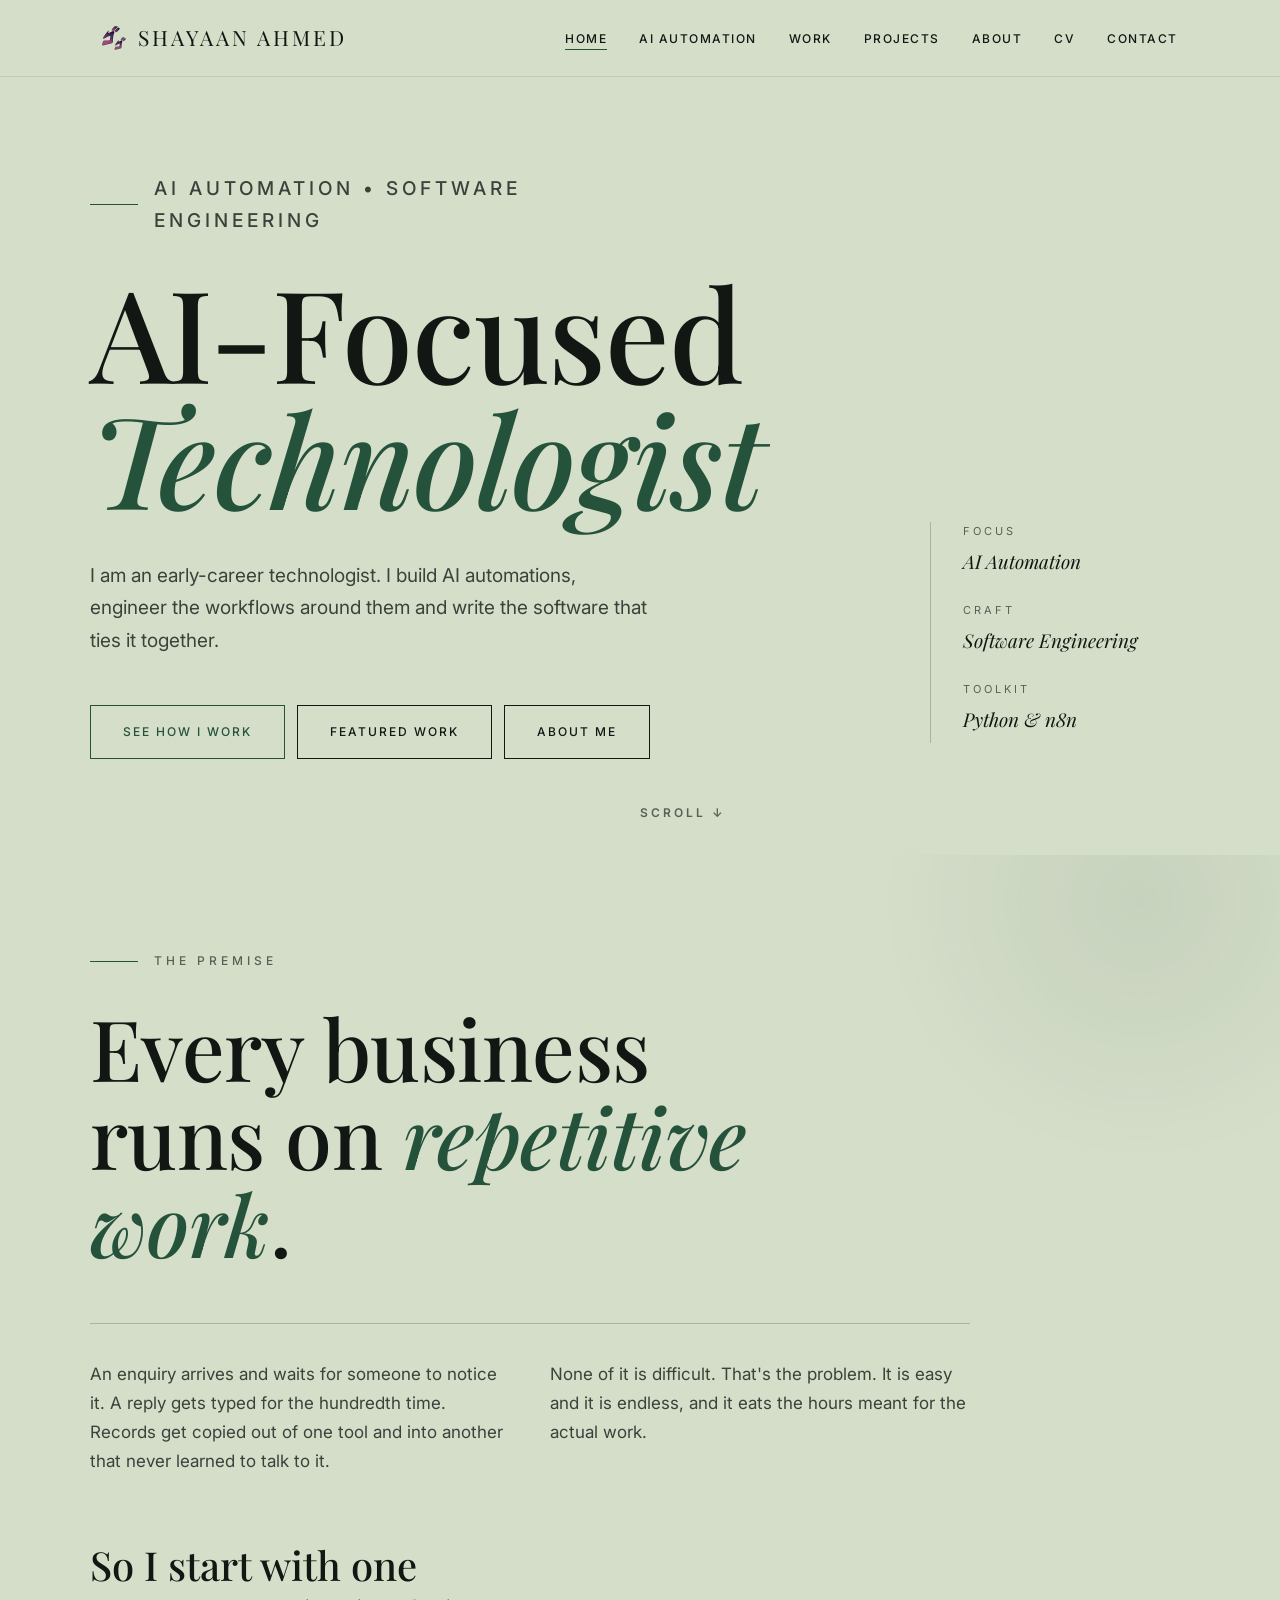
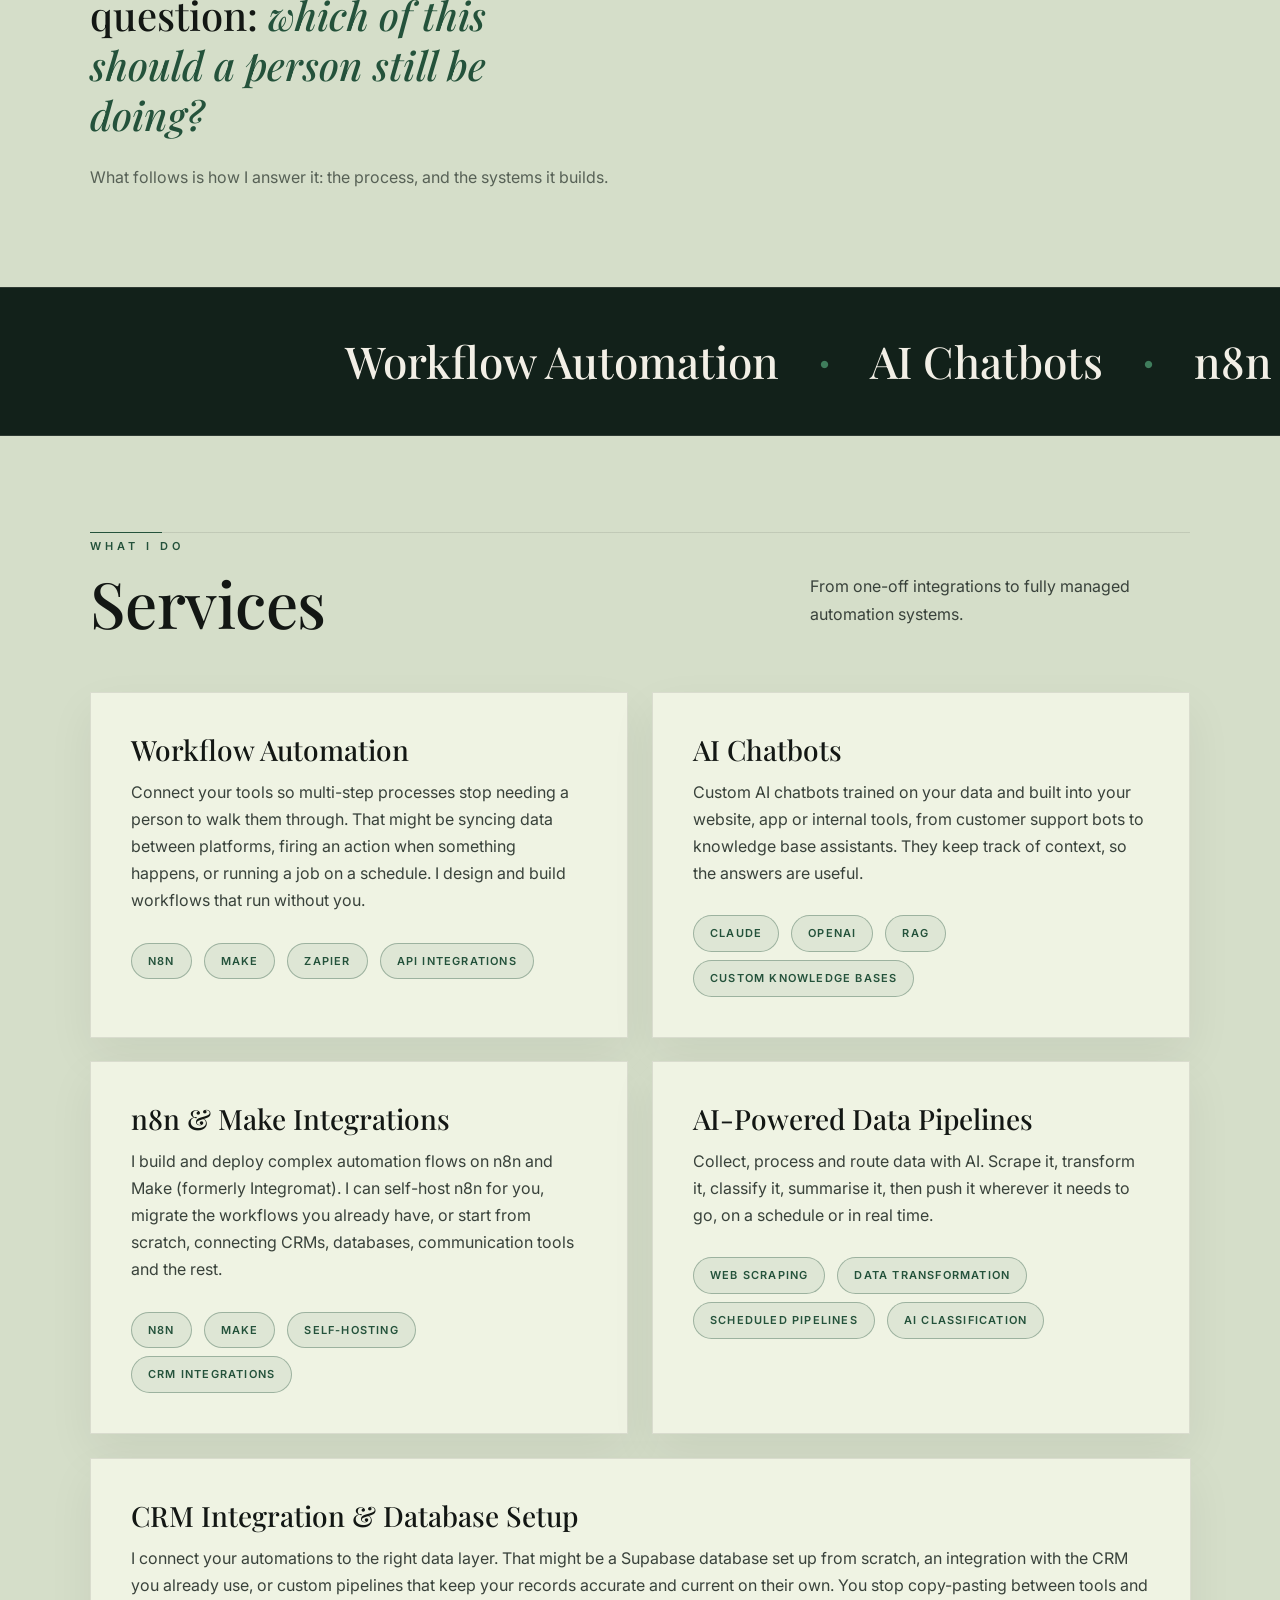
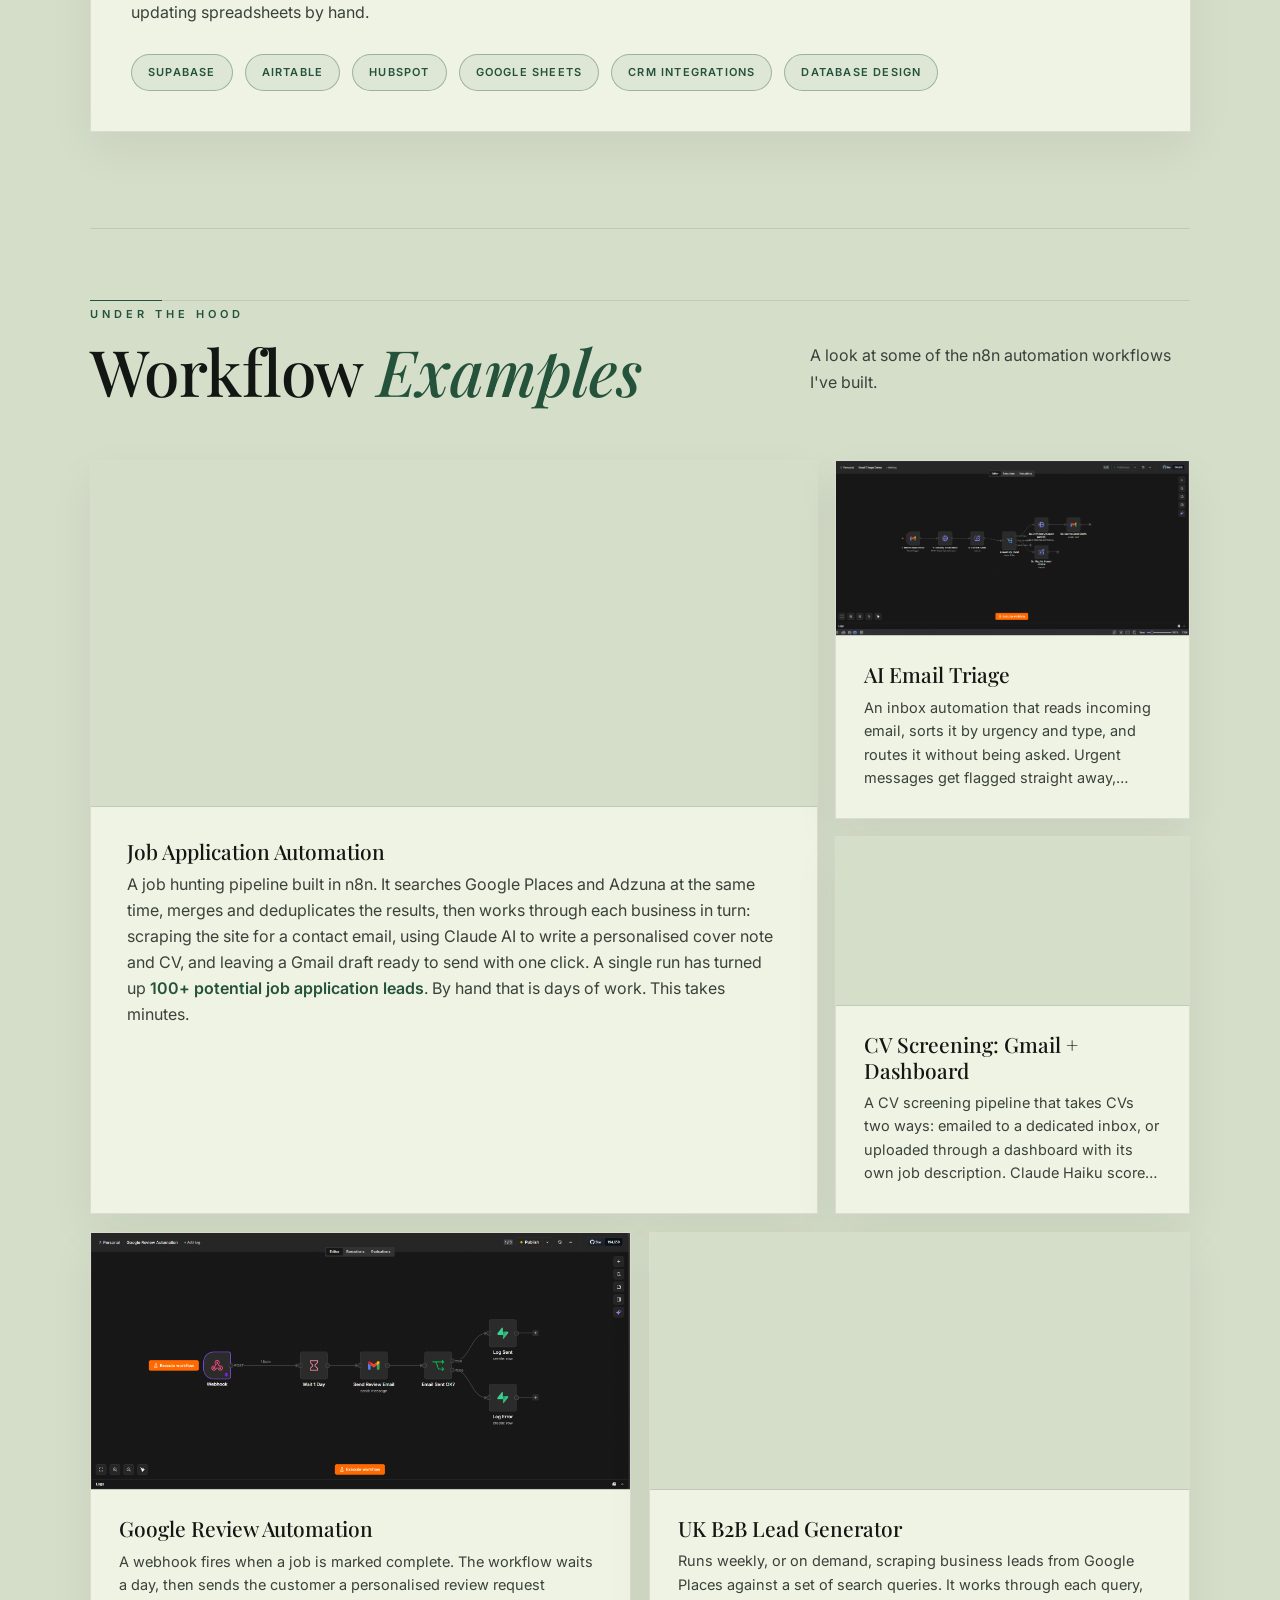
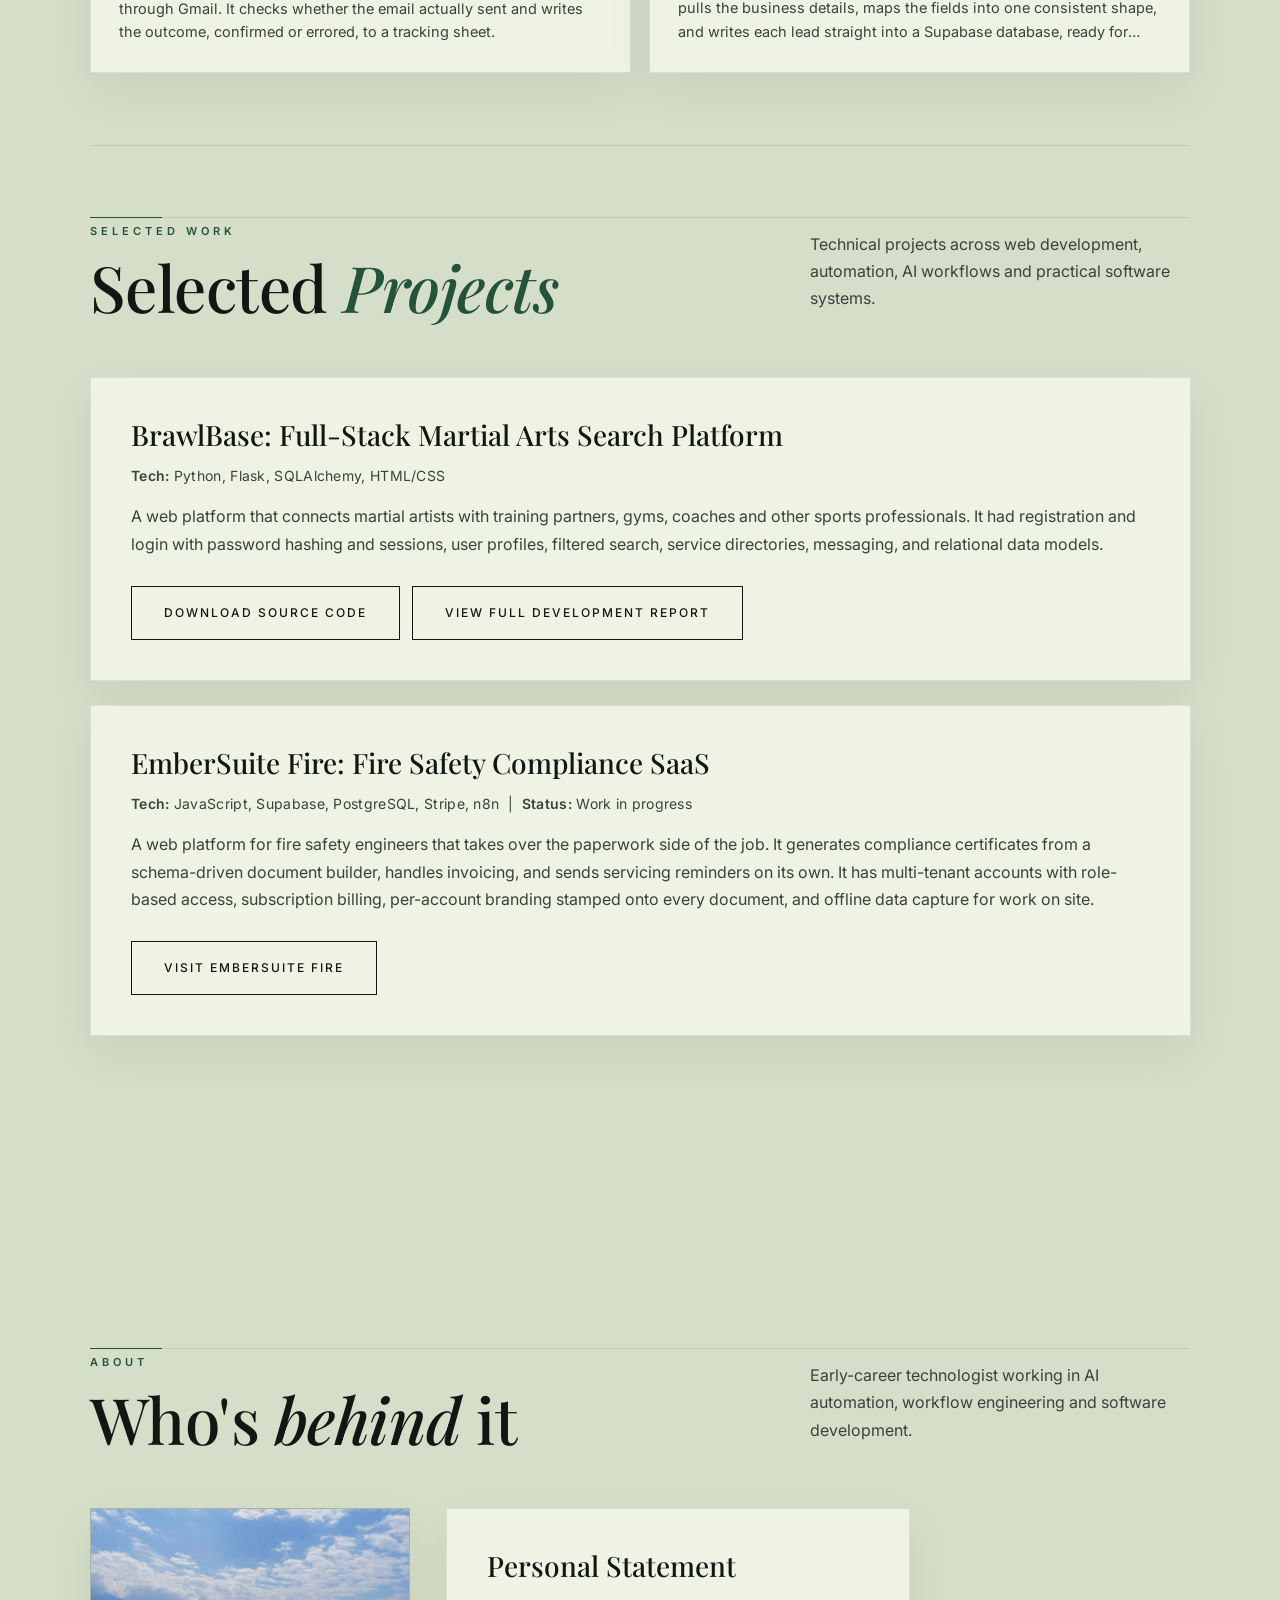
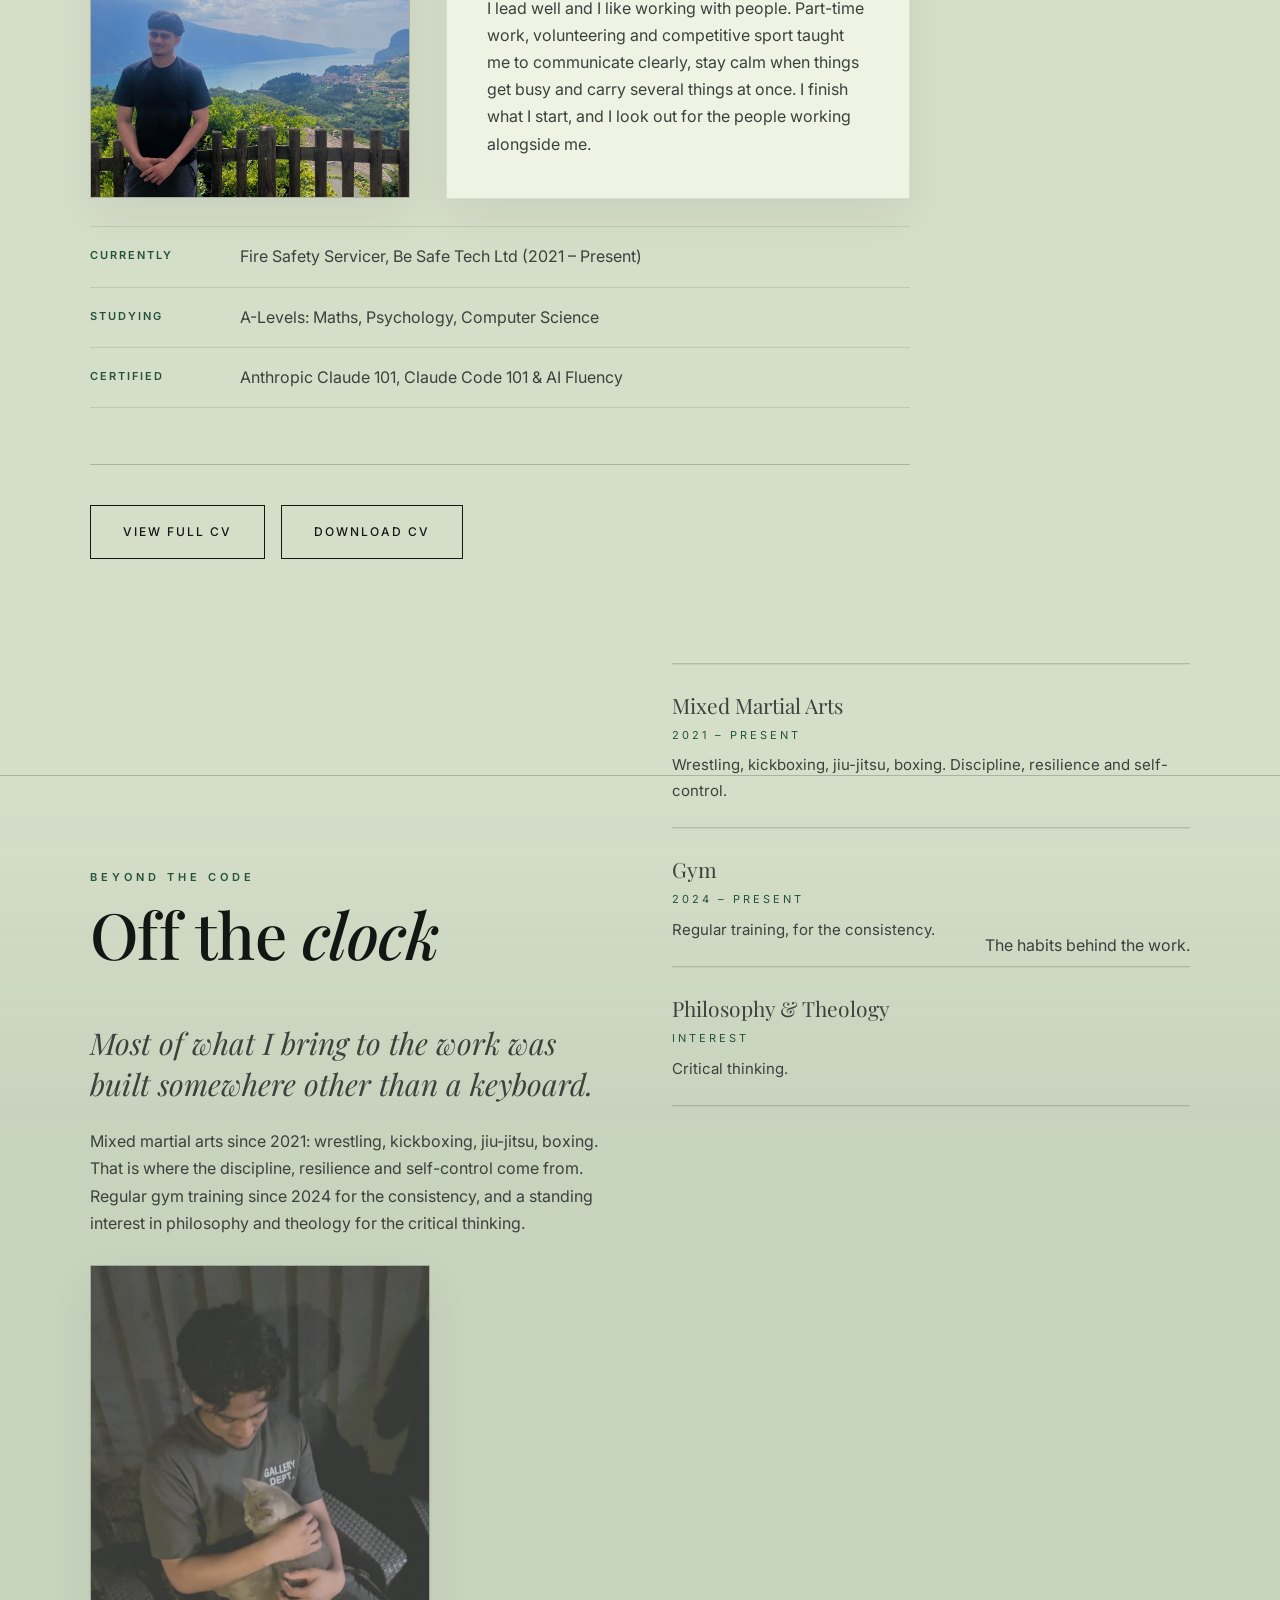
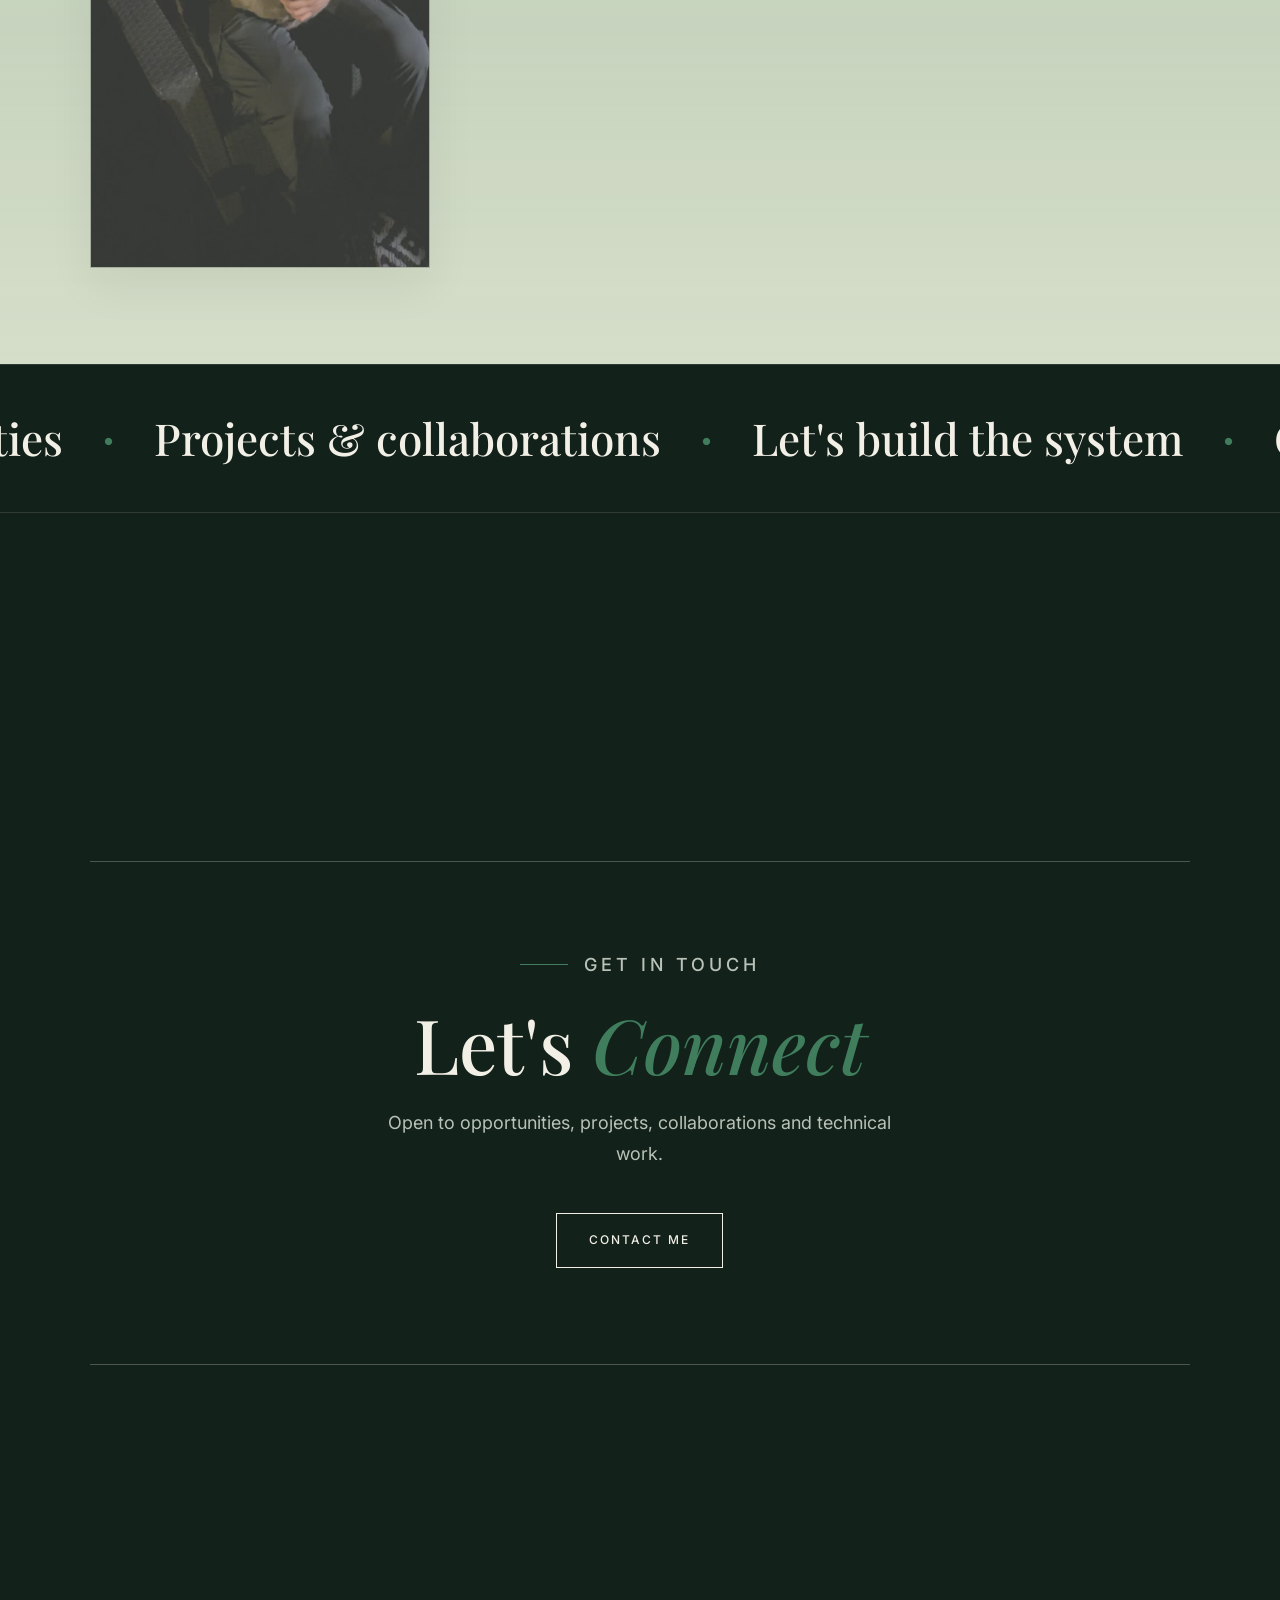
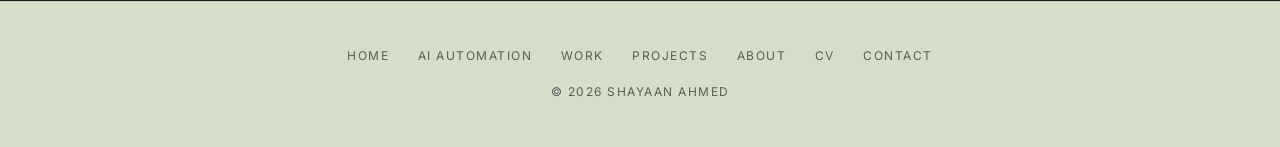
==== commit 477c5df6: "Humanize the CV copy, the one page the last pass skipped Commit 2db9feb deliberately excluded cv.htm" ====
--- a/index.html
+++ b/index.html
@@ -52,8 +52,8 @@
                 <p class="small-label">AI Automation &bull; Software Engineering</p>
                 <h1>AI-Focused<br><em>Technologist</em></h1>
                 <p>
-                    I am an early-career technologist with hands-on experience in AI automation,
-                    workflow engineering and software development.
+                    I am an early-career technologist. I build AI automations,
+                    engineer the workflows around them and write the software that ties it together.
                 </p>
                 <div class="hero-buttons">
                     <a class="button button--accent" href="automation.html">See How I Work</a>
@@ -285,7 +285,7 @@
         <div class="section-row tight reveal">
             <h2 class="section-heading" data-label="About">Who's <em>behind</em> it</h2>
             <p class="section-sub">
-                Driven early-career technologist with hands-on experience in AI automation, workflow engineering, and software development.
+                Early-career technologist working in AI automation, workflow engineering and software development.
             </p>
         </div>
 
@@ -298,7 +298,7 @@
                 </figure>
                 <div class="card about-statement reveal">
                     <h3>Personal Statement</h3>
-                    <p>Driven and personable individual with strong leadership qualities and a passion for teamwork. Effective communicator who stays calm under pressure and multitasks confidently, built through part-time work, volunteering and competitive sport. Committed to delivering results efficiently and supporting those around me.</p>
+                    <p>I lead well and I like working with people. Part-time work, volunteering and competitive sport taught me to communicate clearly, stay calm when things get busy and carry several things at once. I finish what I start, and I look out for the people working alongside me.</p>
                 </div>
             </div>
 
--- a/home.css
+++ b/home.css
@@ -1313,14 +1313,29 @@
     height: 100%;
 }
 
+/* These are n8n canvases, roughly 21:10, and the whole reason to show one
+   is that you can read the node graph. So: contain, never cover.
+
+   This was `cover` with `object-position: top left` and `flex: 1 1 auto`,
+   which stretched a wide diagram to fill a tall cell and cropped away
+   everything but its top-left corner — the workflows read as random
+   zoomed fragments. The box now matches the sources' own ratio, so
+   `contain` letterboxes almost nothing, and `flex: 0 0 auto` stops the
+   grid stretching the image to fill leftover cell height. */
 .bento .media-card img {
-    flex: 1 1 auto;
+    flex: 0 0 auto;
     width: 100%;
-    object-fit: cover;
-    object-position: top left;
+    /* `height: auto` is load-bearing, not tidying. These <img> tags carry
+       real width/height attributes (1870x889 and friends), and with no CSS
+       height the presentational attribute wins, pinning the image at its
+       intrinsic pixel height. This was briefly deleted with the old
+       .wf-grid rules; the result was every workflow rendering ~890px tall
+       inside its cell. Don't remove it again. */
+    height: auto;
+    object-fit: contain;
+    object-position: center;
     min-height: 0;
-    /* Inherited from the deleted .wf-grid rule: a screenshot that
-       letterboxes should do it against the page ground, not white. */
+    /* Any letterboxing lands on the page ground, not white. */
     background: var(--bg);
 }
 
@@ -1373,7 +1388,10 @@
     .bento-feature { grid-column: span 2; grid-row: auto; }
     .bento-tall    { grid-column: span 1; }
     .bento-half    { grid-column: span 1; }
-    .bento .media-card img { max-height: 240px; }
+    /* aspect-ratio already sizes these; a max-height would only reintroduce
+       cropping on narrow screens, which is what this component just stopped
+       doing. Left as a no-op reminder rather than a height cap. */
+    .bento .media-card img { max-height: none; }
 }
 
 @media (max-width: 640px) {
@@ -1537,7 +1555,16 @@
 }
 
 /* The play control. A drawn triangle in one consistent weight, not a
-   glyph or an emoji standing in for an icon. */
+   glyph or an emoji standing in for an icon.
+
+   Both posters are screenshots of real sites, so the disc has to survive
+   landing on ANY of it. At 0.72 alpha it didn't: the Premier hero headline
+   read straight through the middle of it, the 0.55-alpha ivory ring was
+   invisible against navy, and — worst — Premier's chat widget has a close
+   button burned into the poster a disc-width to the right, wearing a
+   crisp gold ring. The fake control read as more real than the real one.
+   Hence near-opaque, a full-strength ring, and a shadow to lift it off
+   whatever is behind. */
 .vplay-btn {
     position: absolute;
     left: 50%;
@@ -1548,16 +1575,19 @@
     display: grid;
     place-items: center;
     border-radius: 50%;
-    background: rgba(18, 33, 26, 0.72);
-    border: 1px solid rgba(242, 239, 230, 0.55);
+    background: rgba(18, 33, 26, 0.9);
+    border: 1.5px solid rgba(242, 239, 230, 0.92);
+    box-shadow: 0 10px 30px rgba(10, 20, 15, 0.45);
     transition: background 0.4s var(--ease), transform 0.4s var(--ease), border-color 0.4s var(--ease);
 }
 
 .vplay-btn svg {
-    width: 22px;
-    height: 22px;
+    /* ~38% of the disc. At 22px (30%) the triangle floated in the middle of
+       an otherwise empty circle and the whole control read as unfinished. */
+    width: 28px;
+    height: 28px;
     fill: var(--panel-ink);
-    margin-left: 3px;
+    margin-left: 4px;
 }
 
 .vplay:hover .vplay-btn,
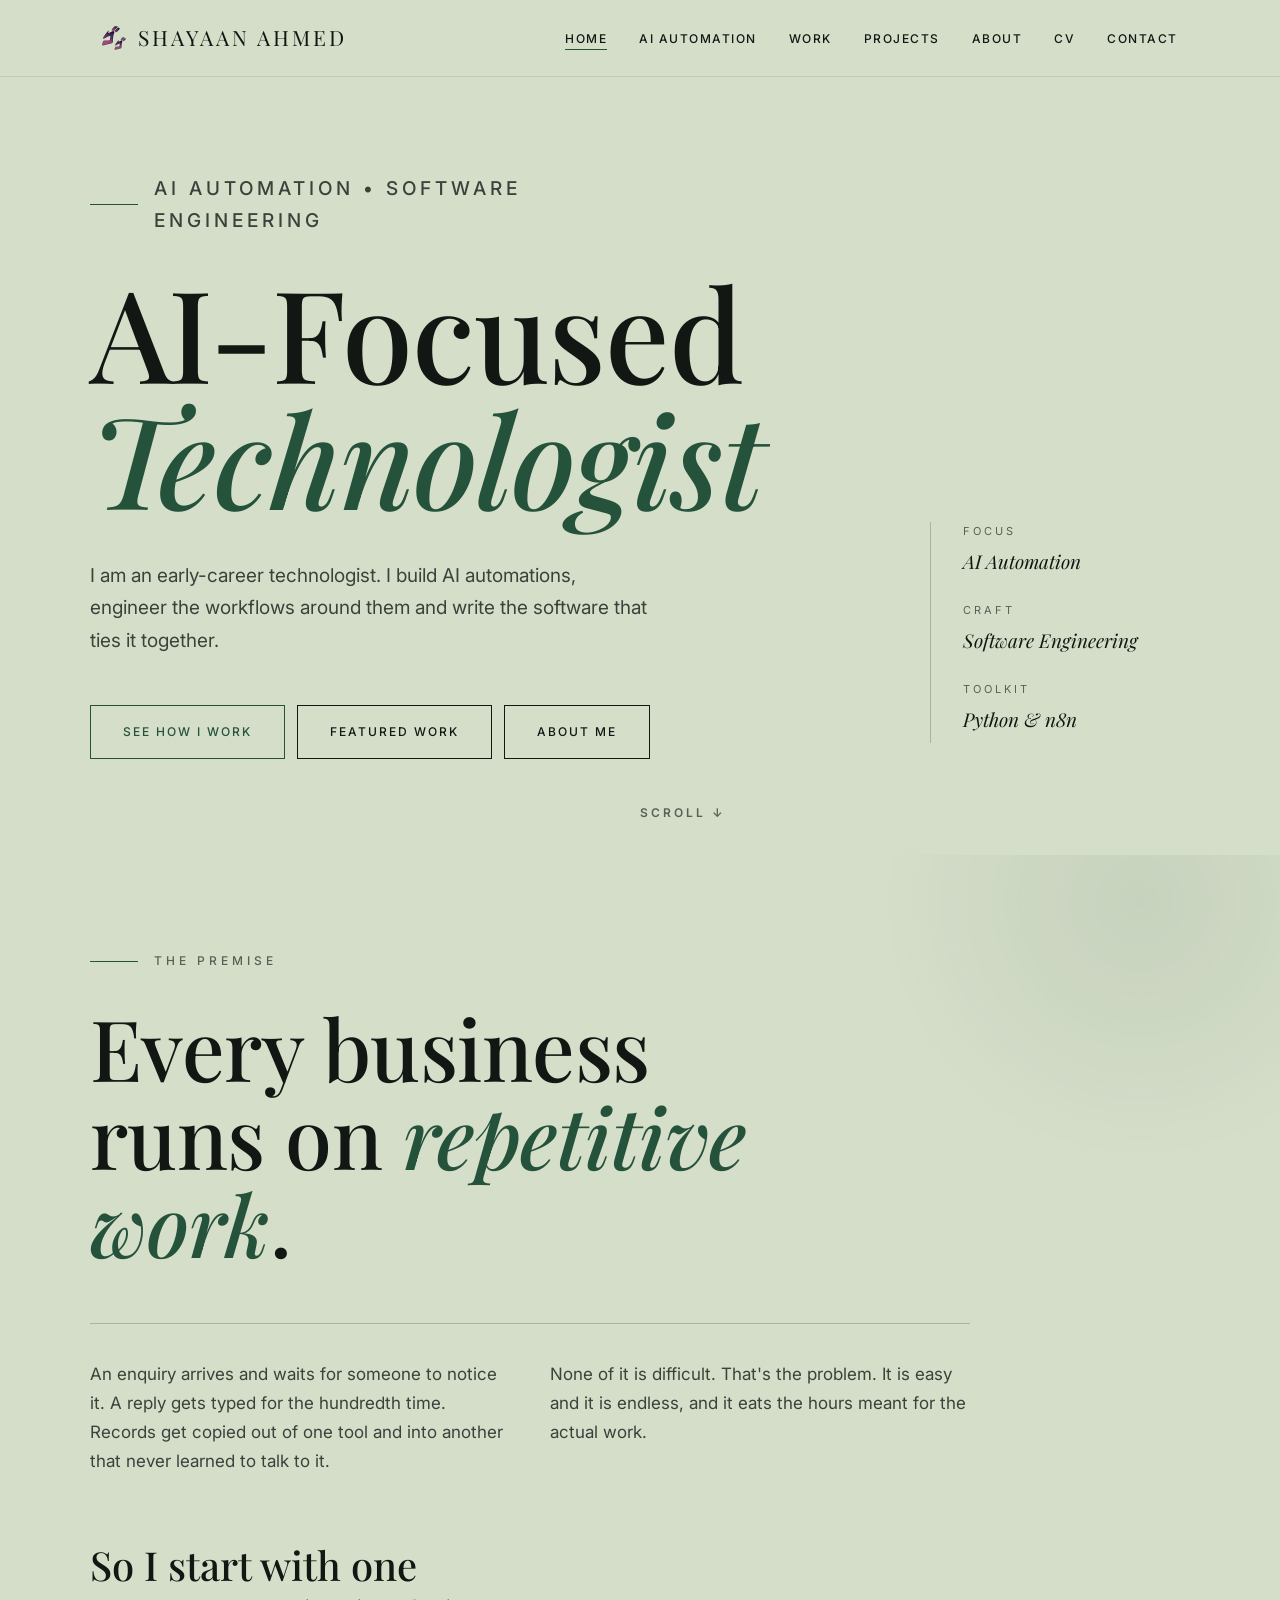
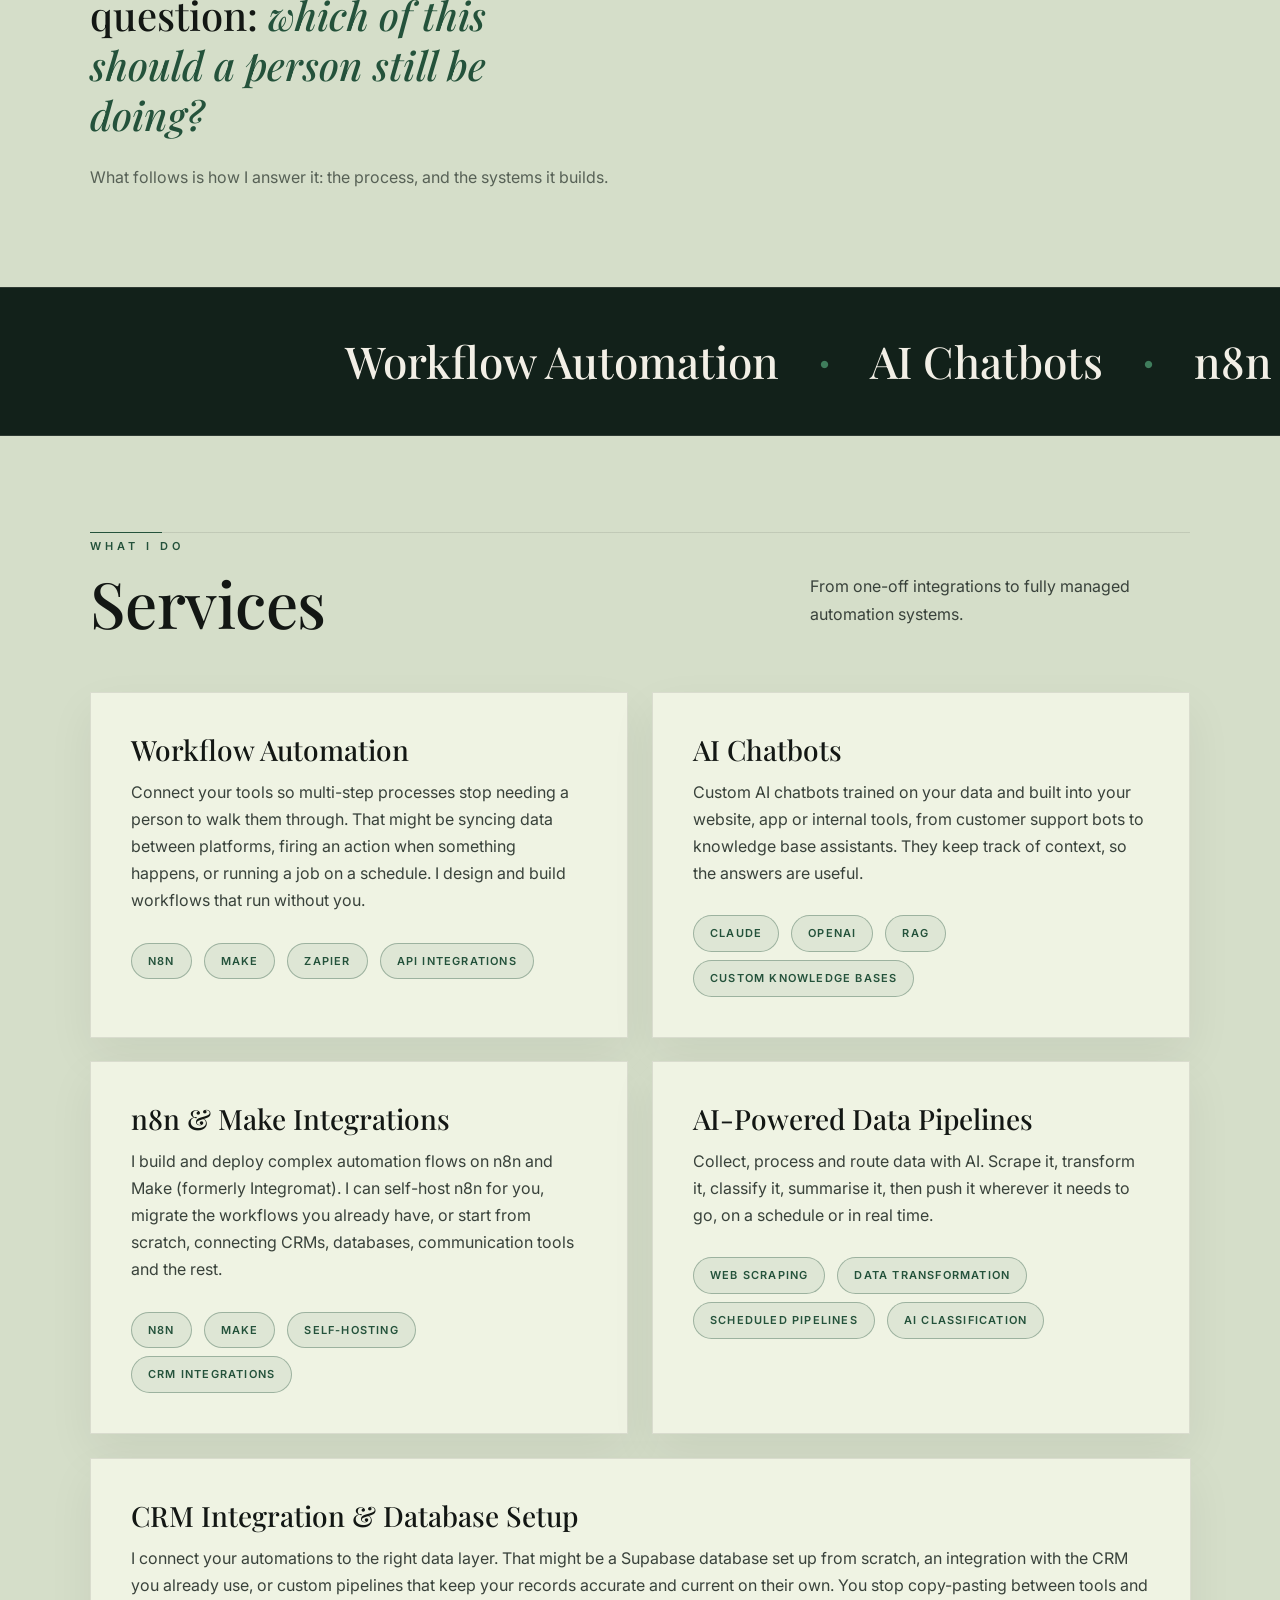
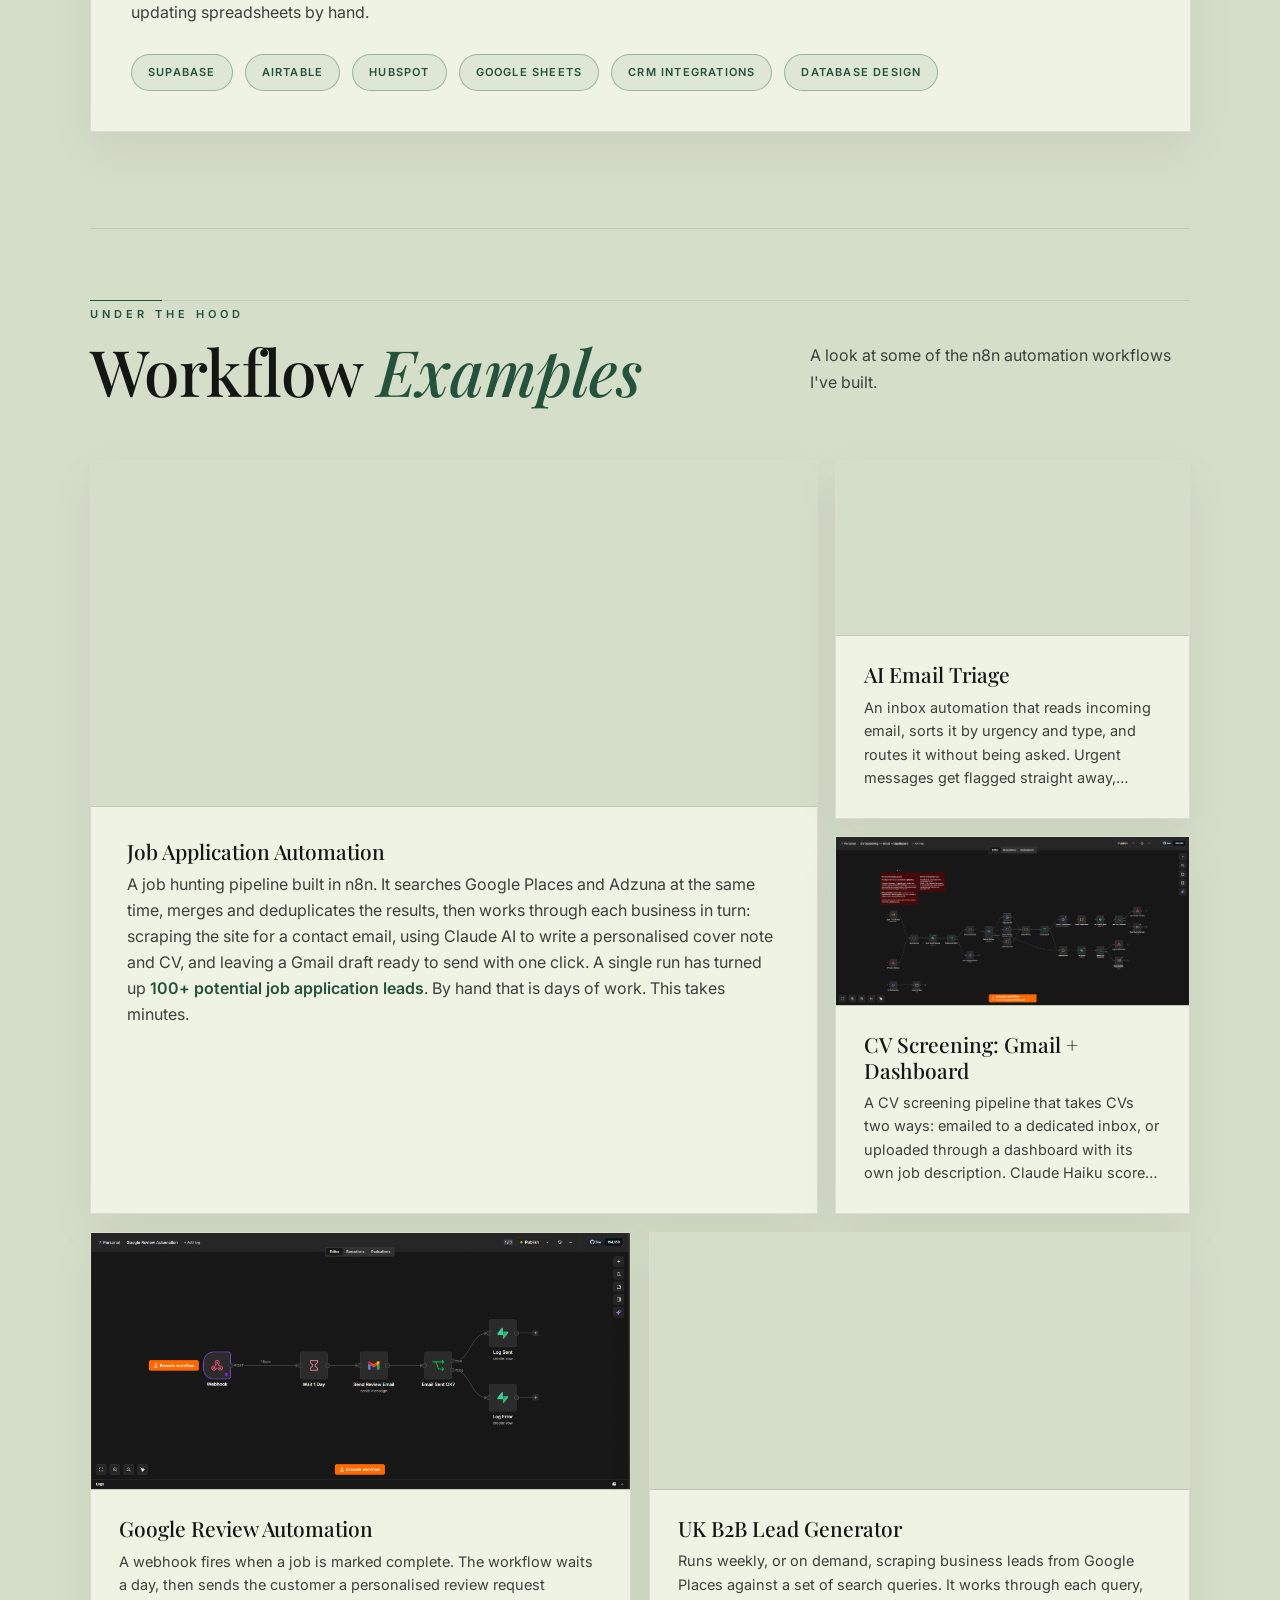
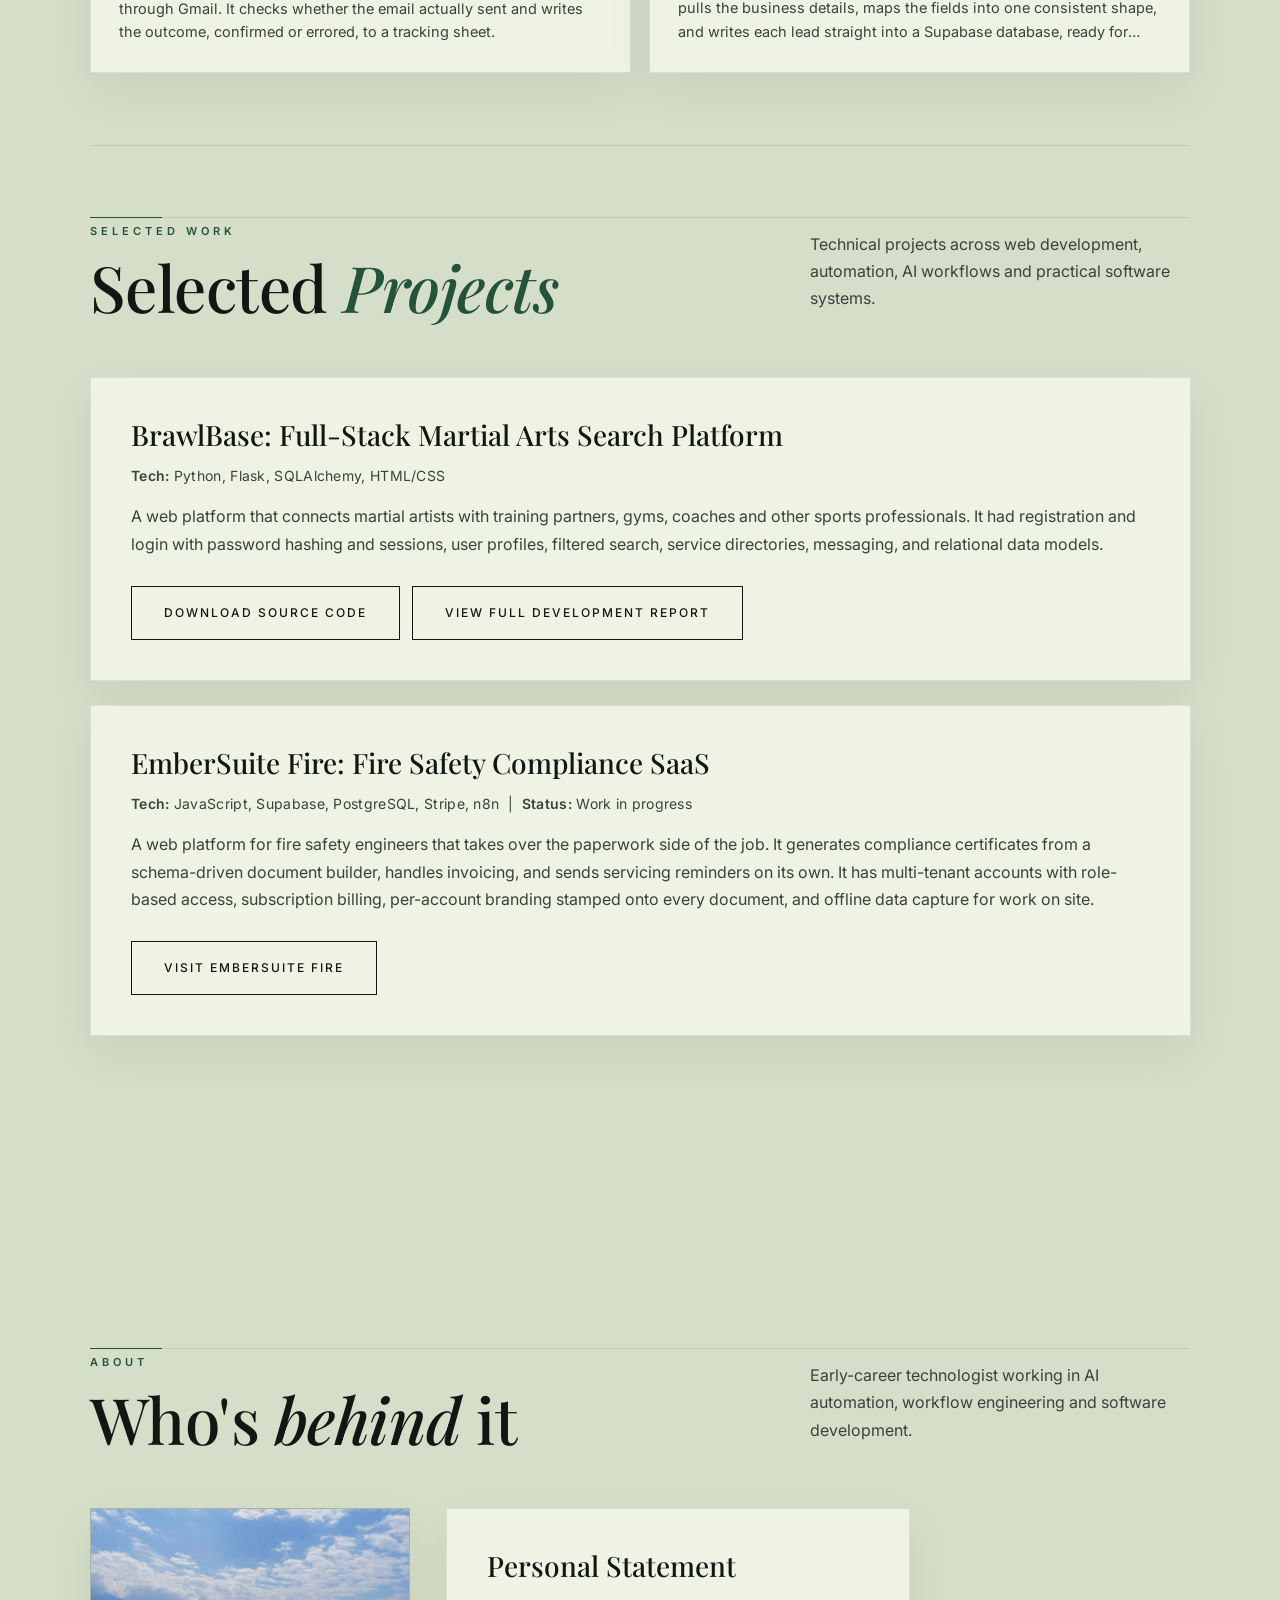
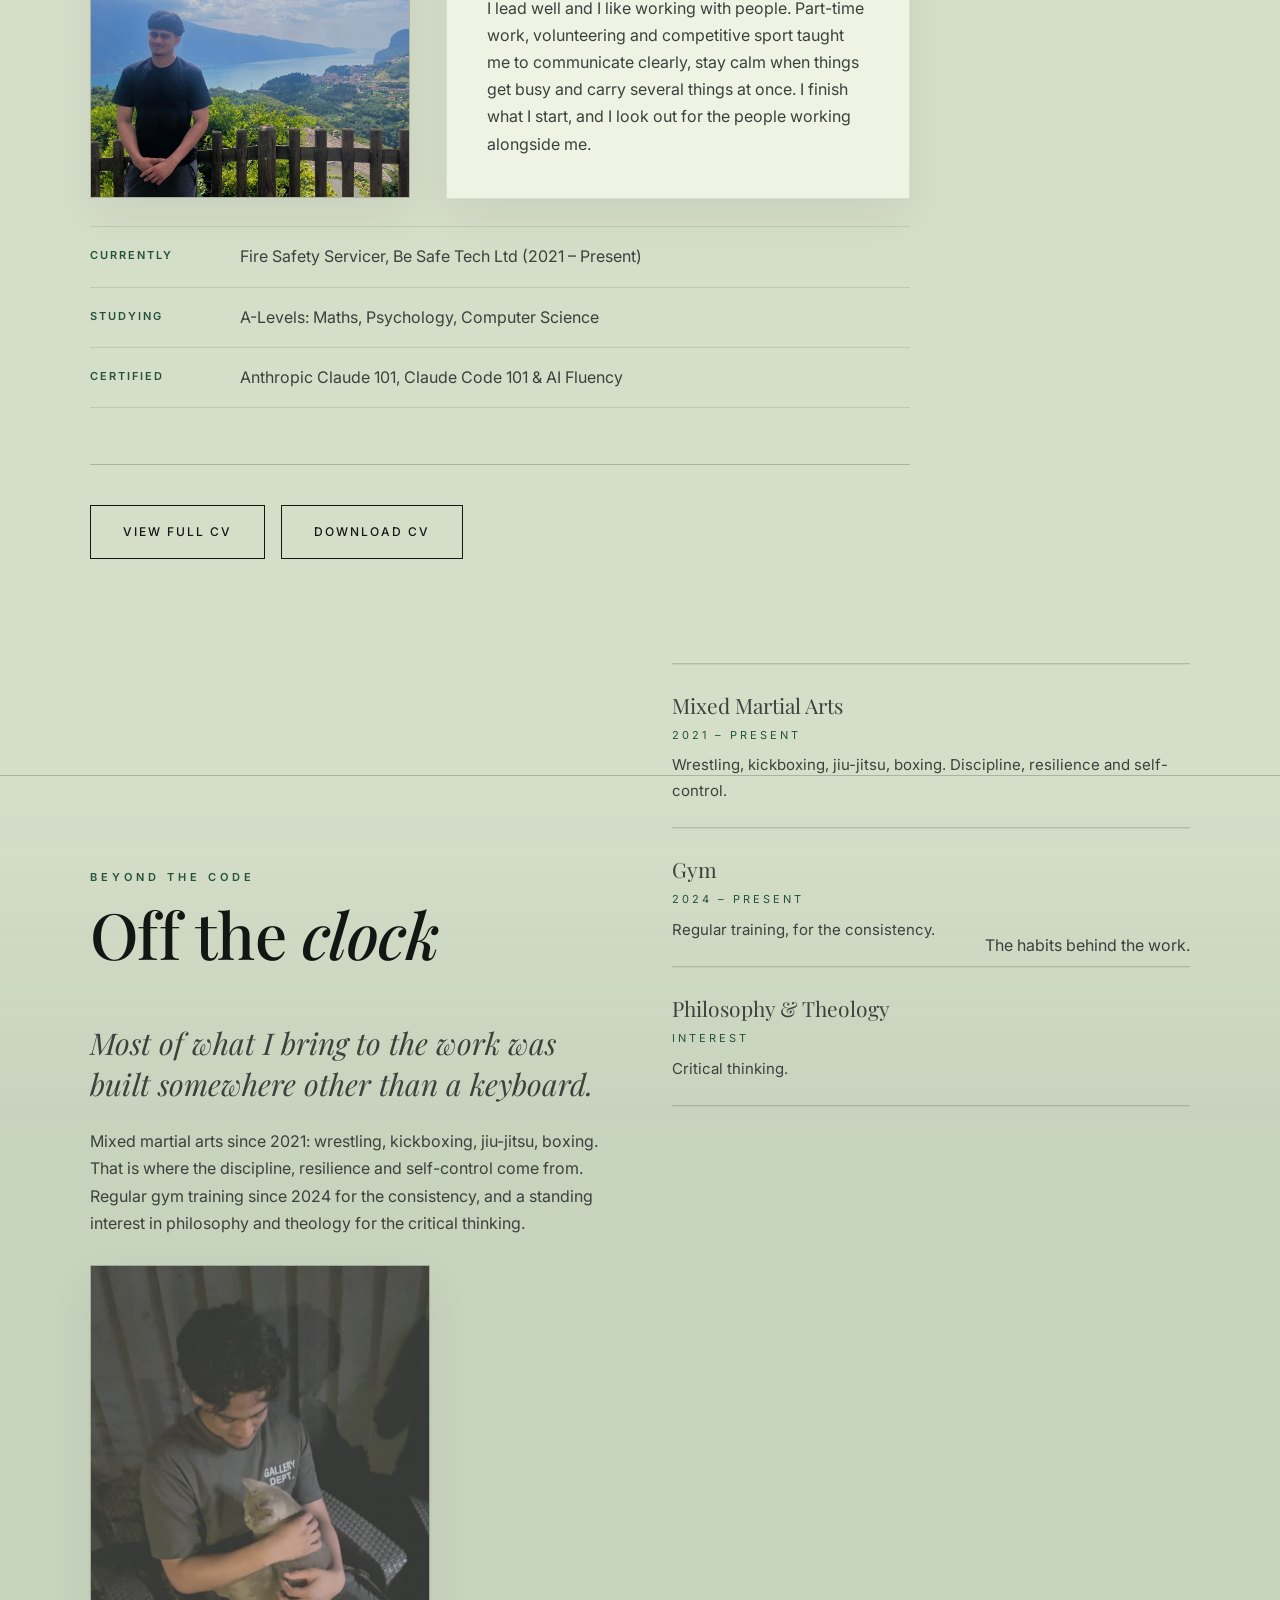
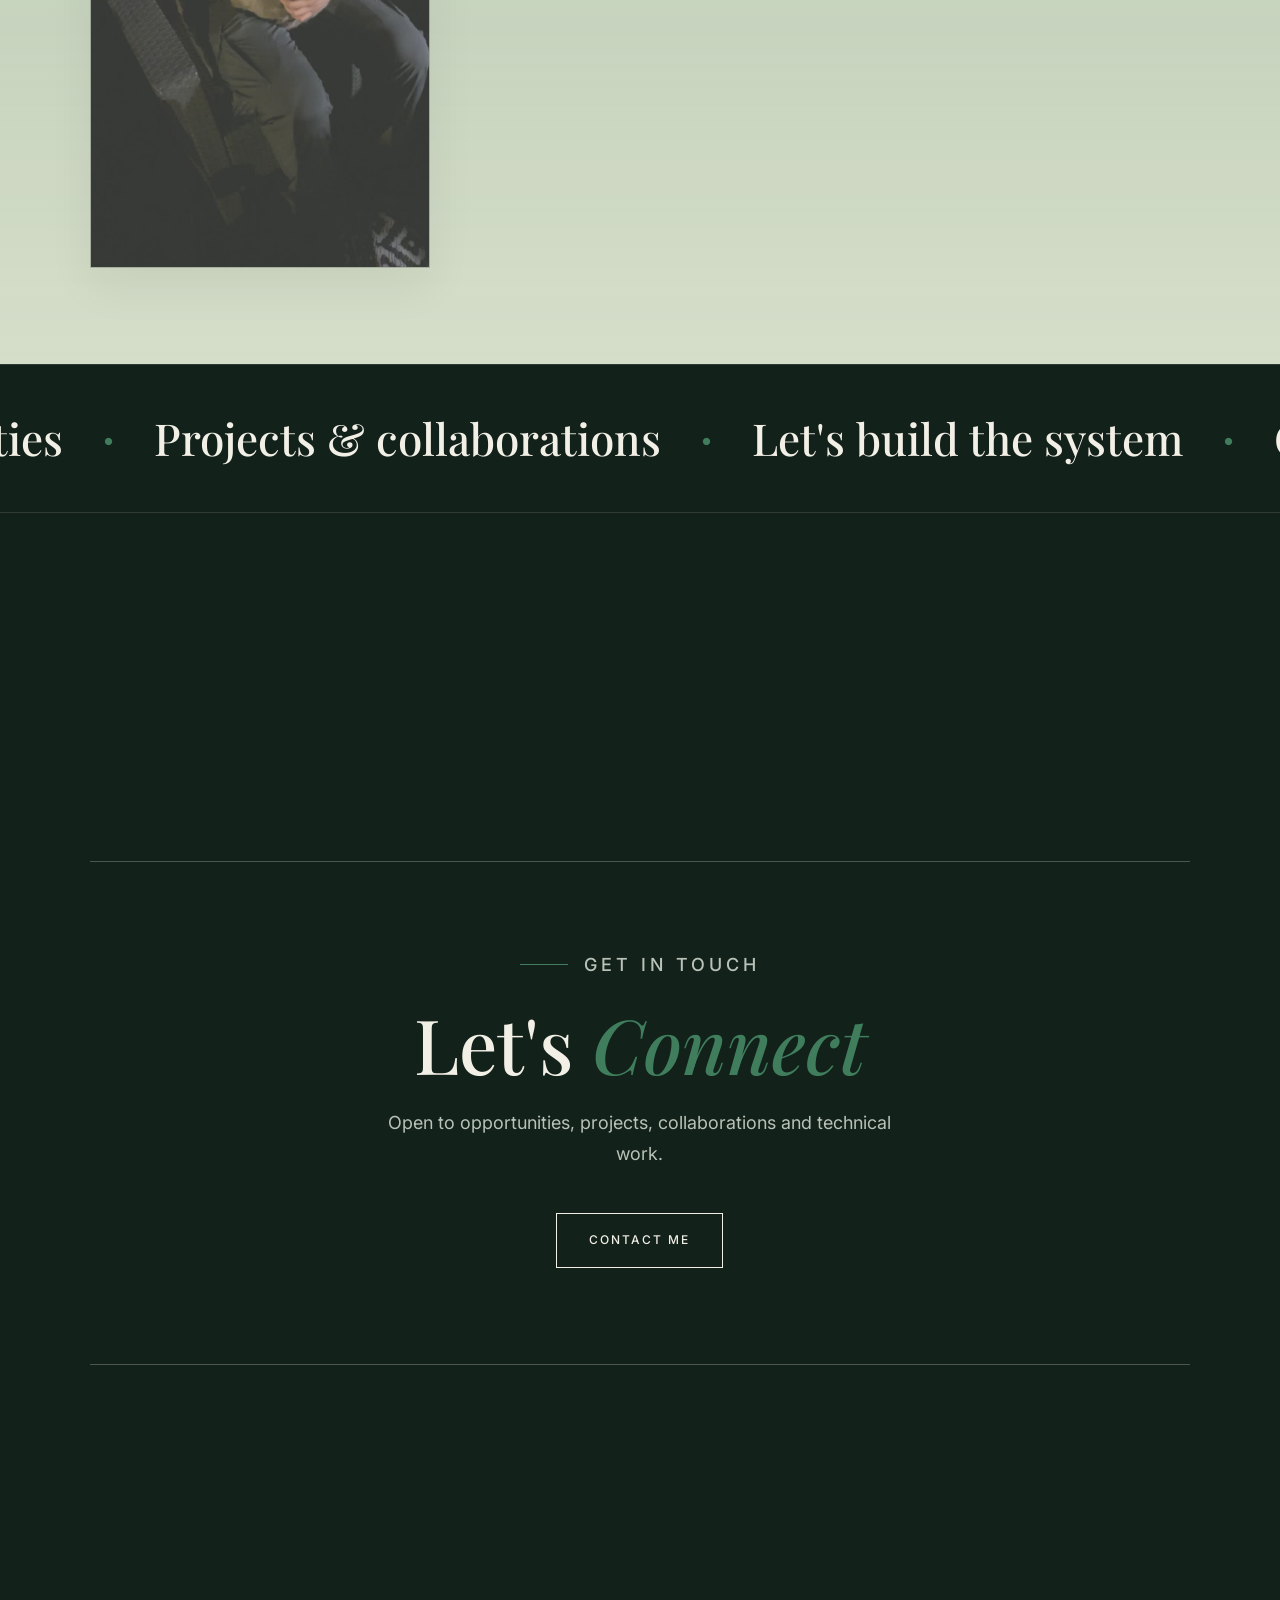
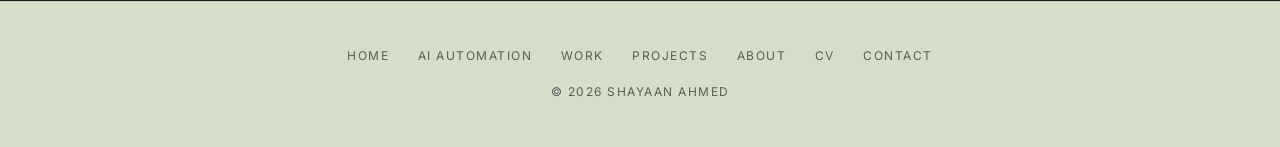
==== commit 5c040676: "Give the site a favicon: the JJBA mark from the navbar The site had no icon of any kind, so every ta" ====
--- a/index.html
+++ b/index.html
@@ -15,6 +15,16 @@
     <meta name="twitter:title" content="Shayaan Ahmed | Portfolio">
     <meta name="twitter:description" content="Shayaan Ahmed, an AI-focused technologist specialising in automation, chatbots and software engineering.">
     <meta name="twitter:image" content="https://shayaanahm.github.io/me-outdoors.jpg">
+    <!-- Favicons, from the same JJBA mark the navbar uses. Generated from
+         old-site/JJBA.png (861x811), not the 96px copy in the repo root —
+         that one is sized for the navbar and upscales to mush.
+         The .ico carries 16/32/48 so the browser picks per context.
+         The home-screen icons are flattened onto --bg sage on purpose: iOS
+         ignores alpha and composites on black, so a transparent PNG there
+         ships as a black tile. -->
+    <link rel="icon" href="favicon.ico" sizes="16x16 32x32 48x48">
+    <link rel="icon" href="icon-192.png" type="image/png" sizes="192x192">
+    <link rel="apple-touch-icon" href="apple-touch-icon.png">
     <link rel="preconnect" href="https://fonts.googleapis.com">
     <link rel="preconnect" href="https://fonts.gstatic.com" crossorigin>
     <link rel="stylesheet" href="https://fonts.googleapis.com/css2?family=Inter:wght@400;500;600;700&family=Playfair+Display:ital,wght@0,500;0,600;0,700;1,500;1,600&display=swap">
--- a/home.css
+++ b/home.css
@@ -1563,8 +1563,10 @@
    invisible against navy, and — worst — Premier's chat widget has a close
    button burned into the poster a disc-width to the right, wearing a
    crisp gold ring. The fake control read as more real than the real one.
-   Hence near-opaque, a full-strength ring, and a shadow to lift it off
-   whatever is behind. */
+   Hence near-opaque with a full-strength ring. A drop shadow was tried
+   here too and removed: with the disc already opaque the shadow only
+   added a halo that smeared the headline passing behind it. One or the
+   other — a defined edge, not edge plus soft elevation. */
 .vplay-btn {
     position: absolute;
     left: 50%;
@@ -1577,7 +1579,6 @@
     border-radius: 50%;
     background: rgba(18, 33, 26, 0.9);
     border: 1.5px solid rgba(242, 239, 230, 0.92);
-    box-shadow: 0 10px 30px rgba(10, 20, 15, 0.45);
     transition: background 0.4s var(--ease), transform 0.4s var(--ease), border-color 0.4s var(--ease);
 }
 
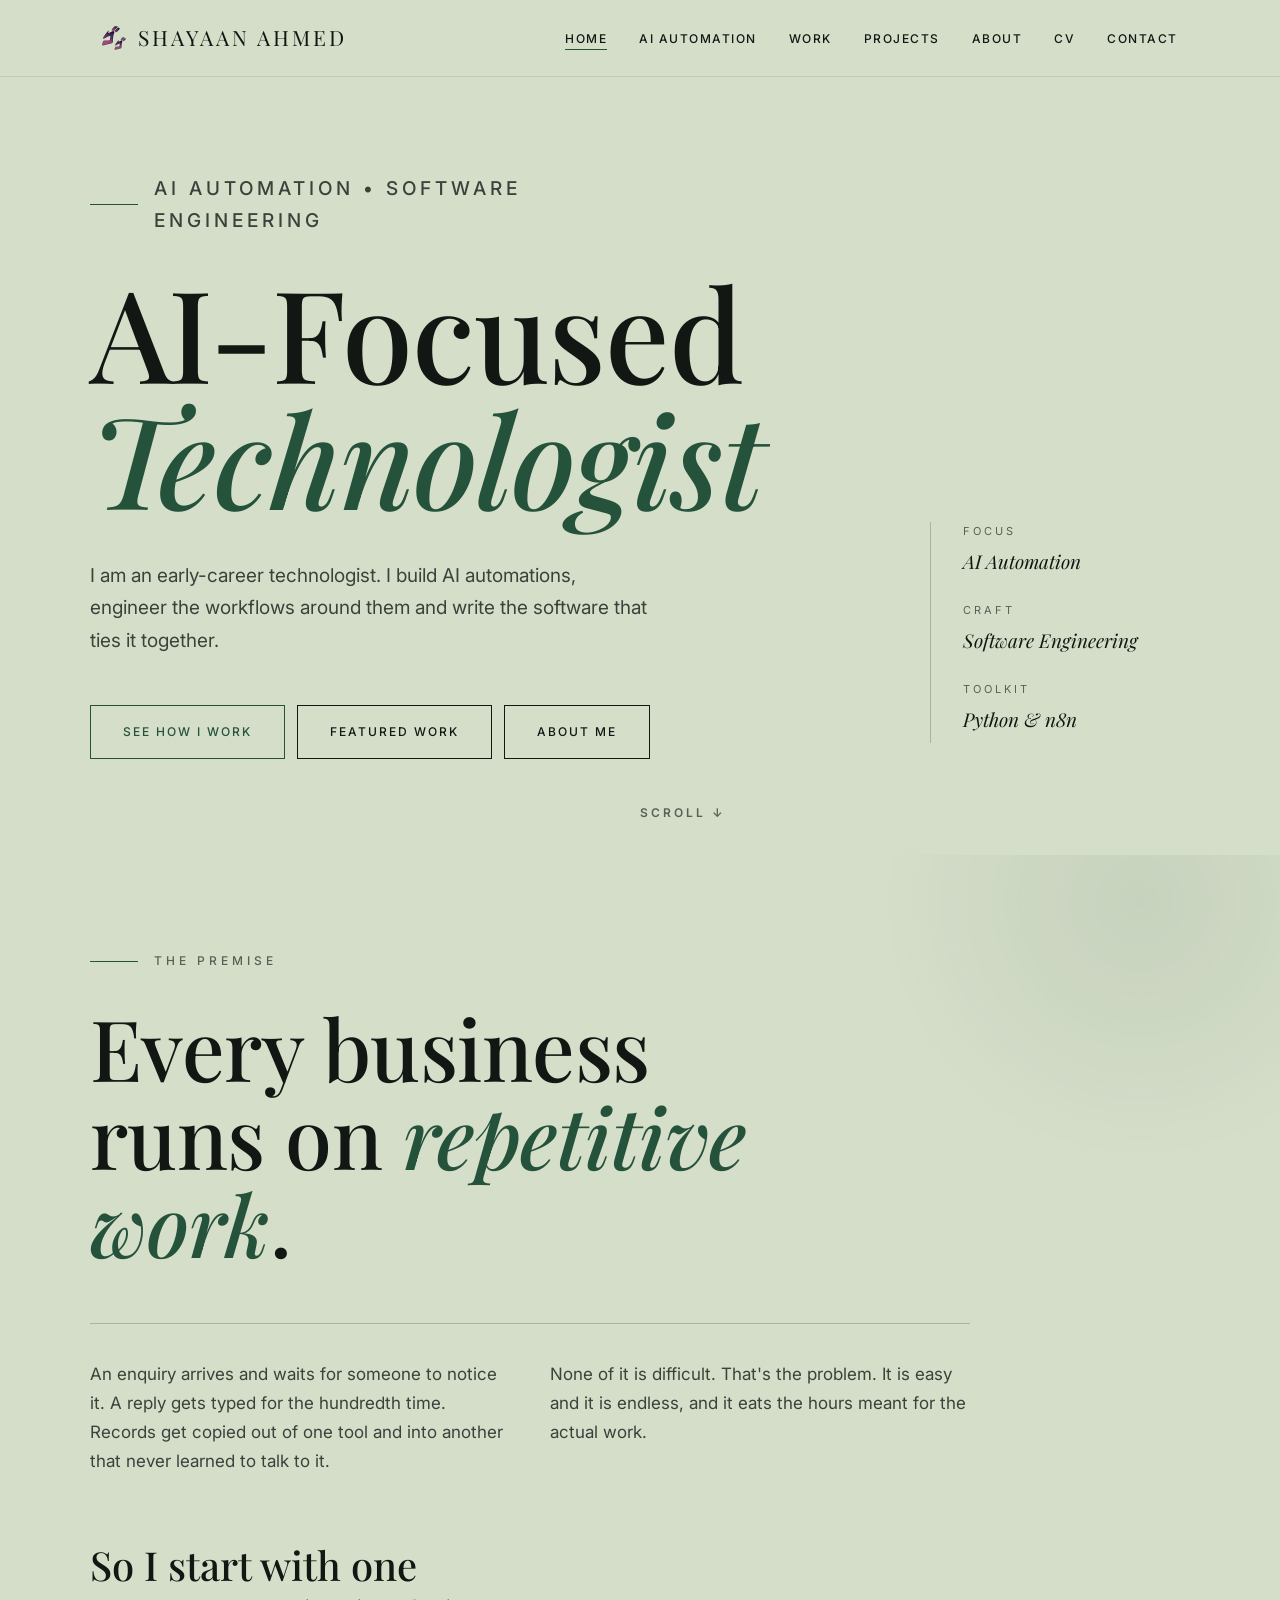
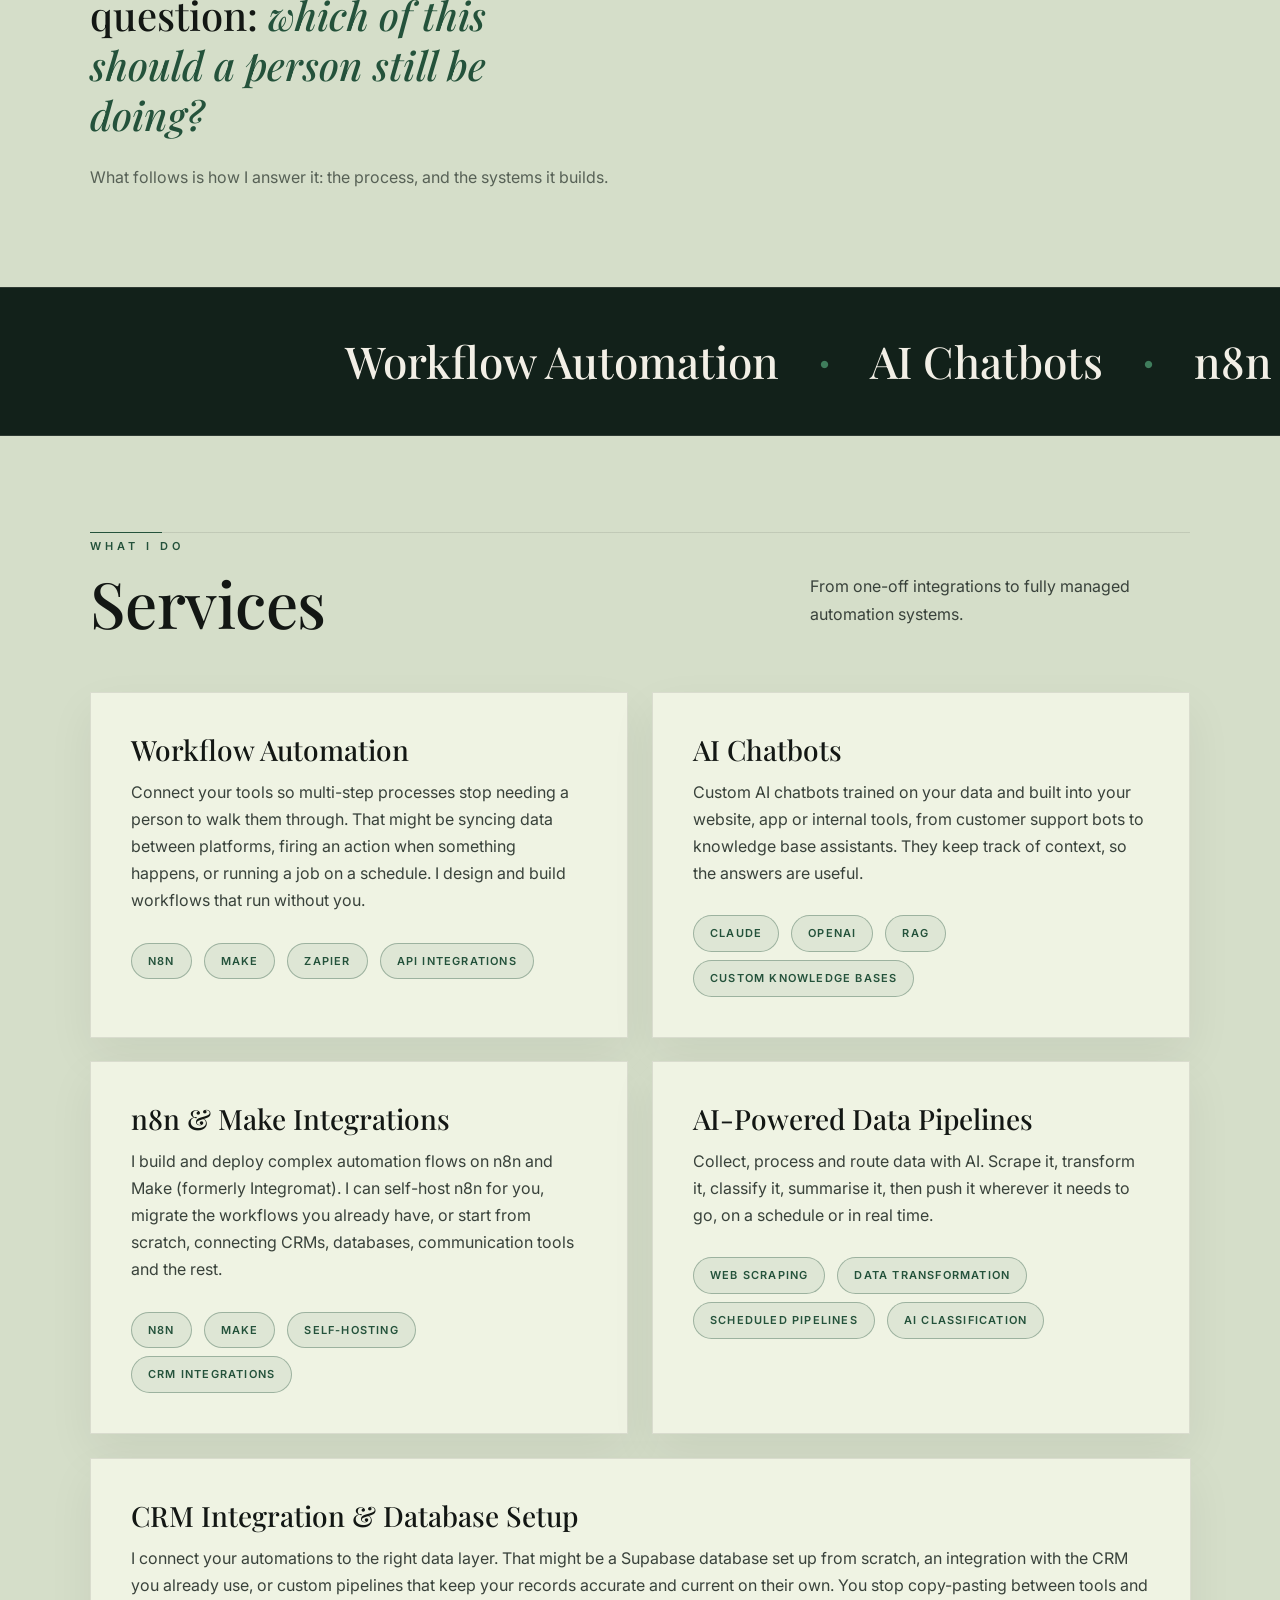
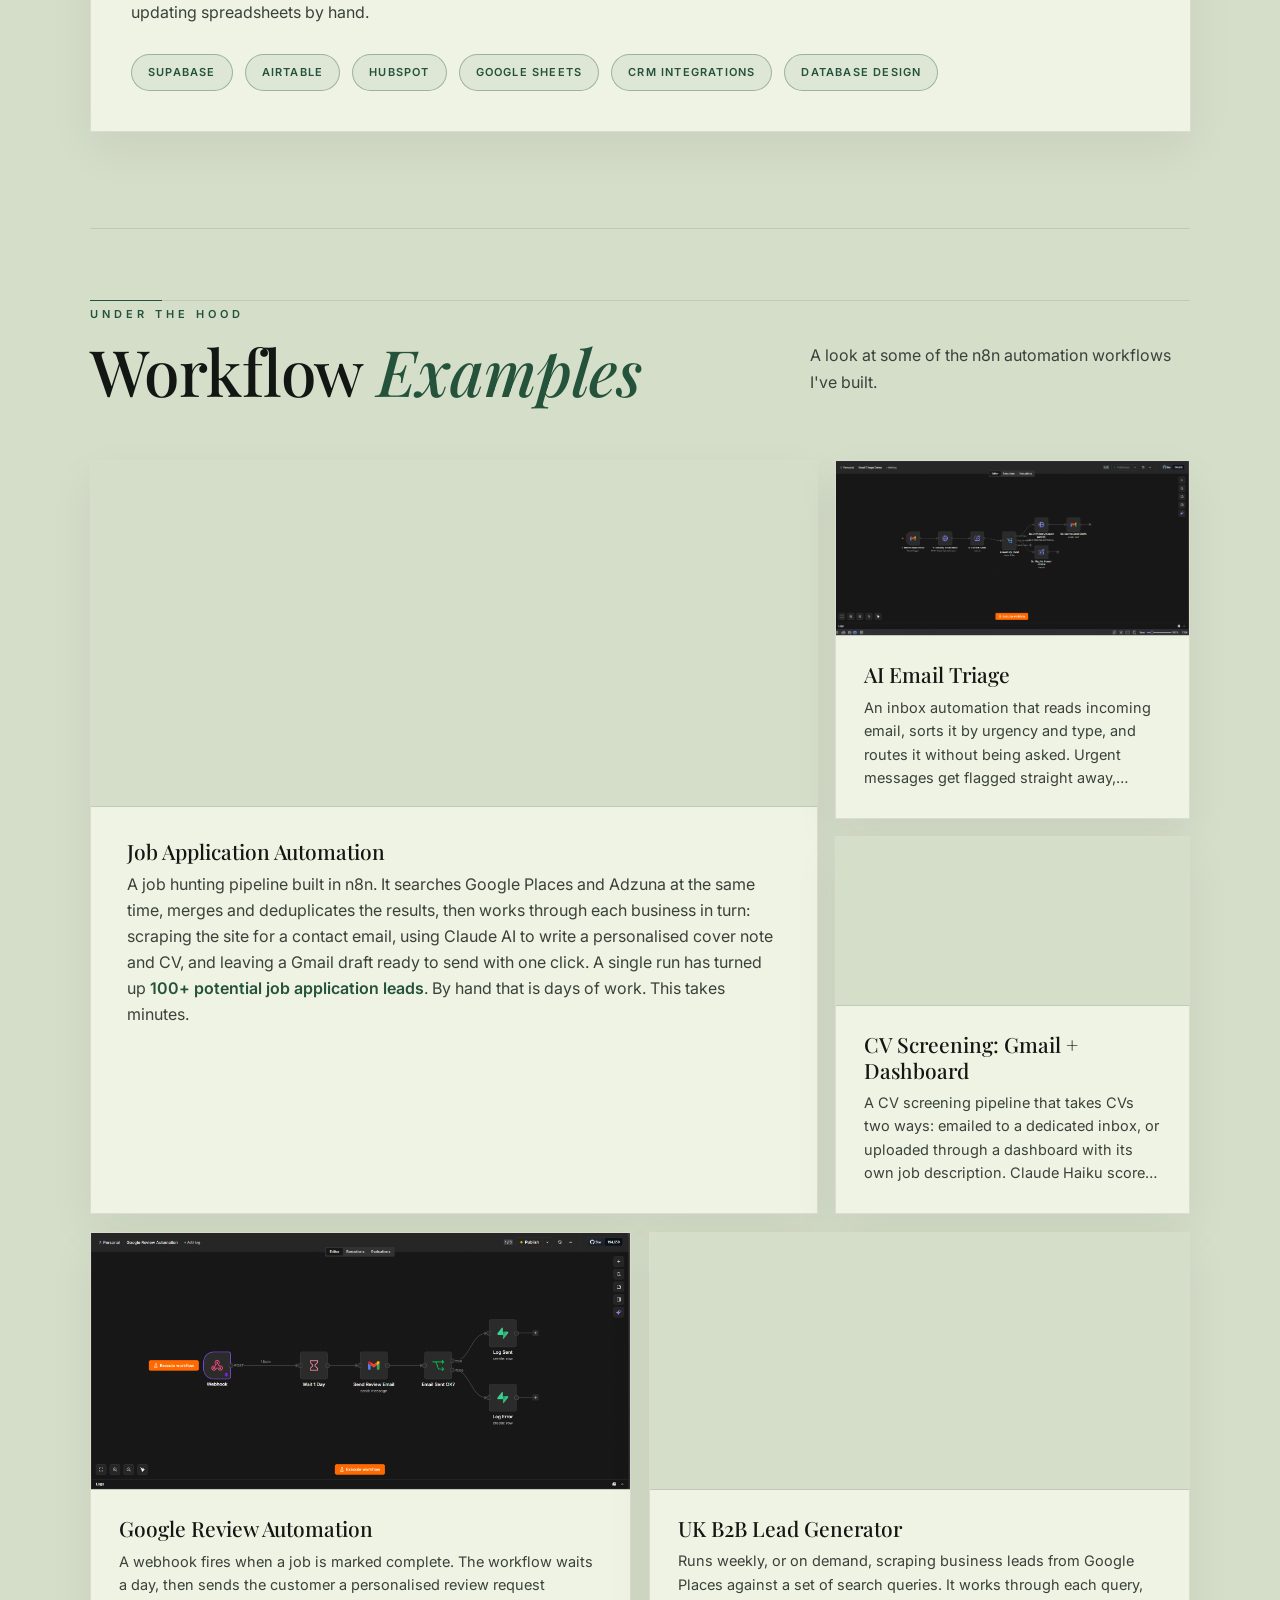
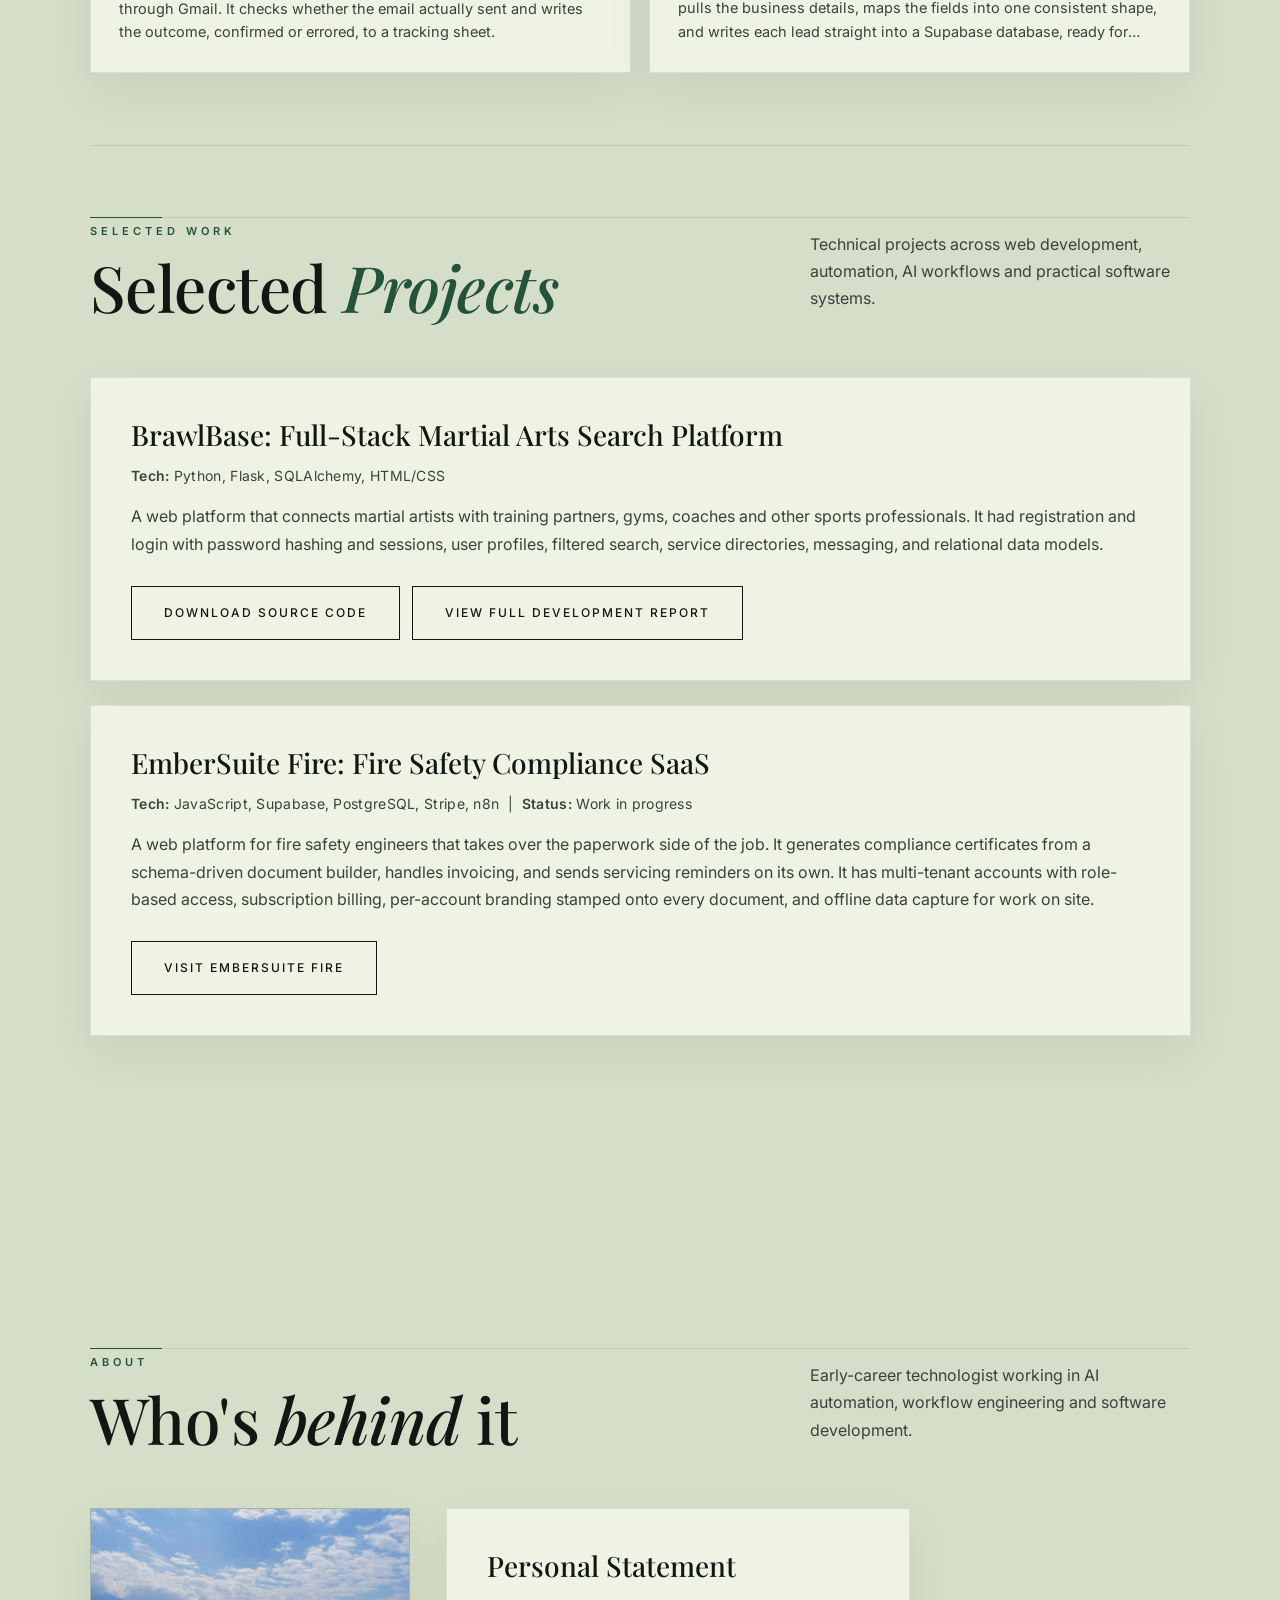
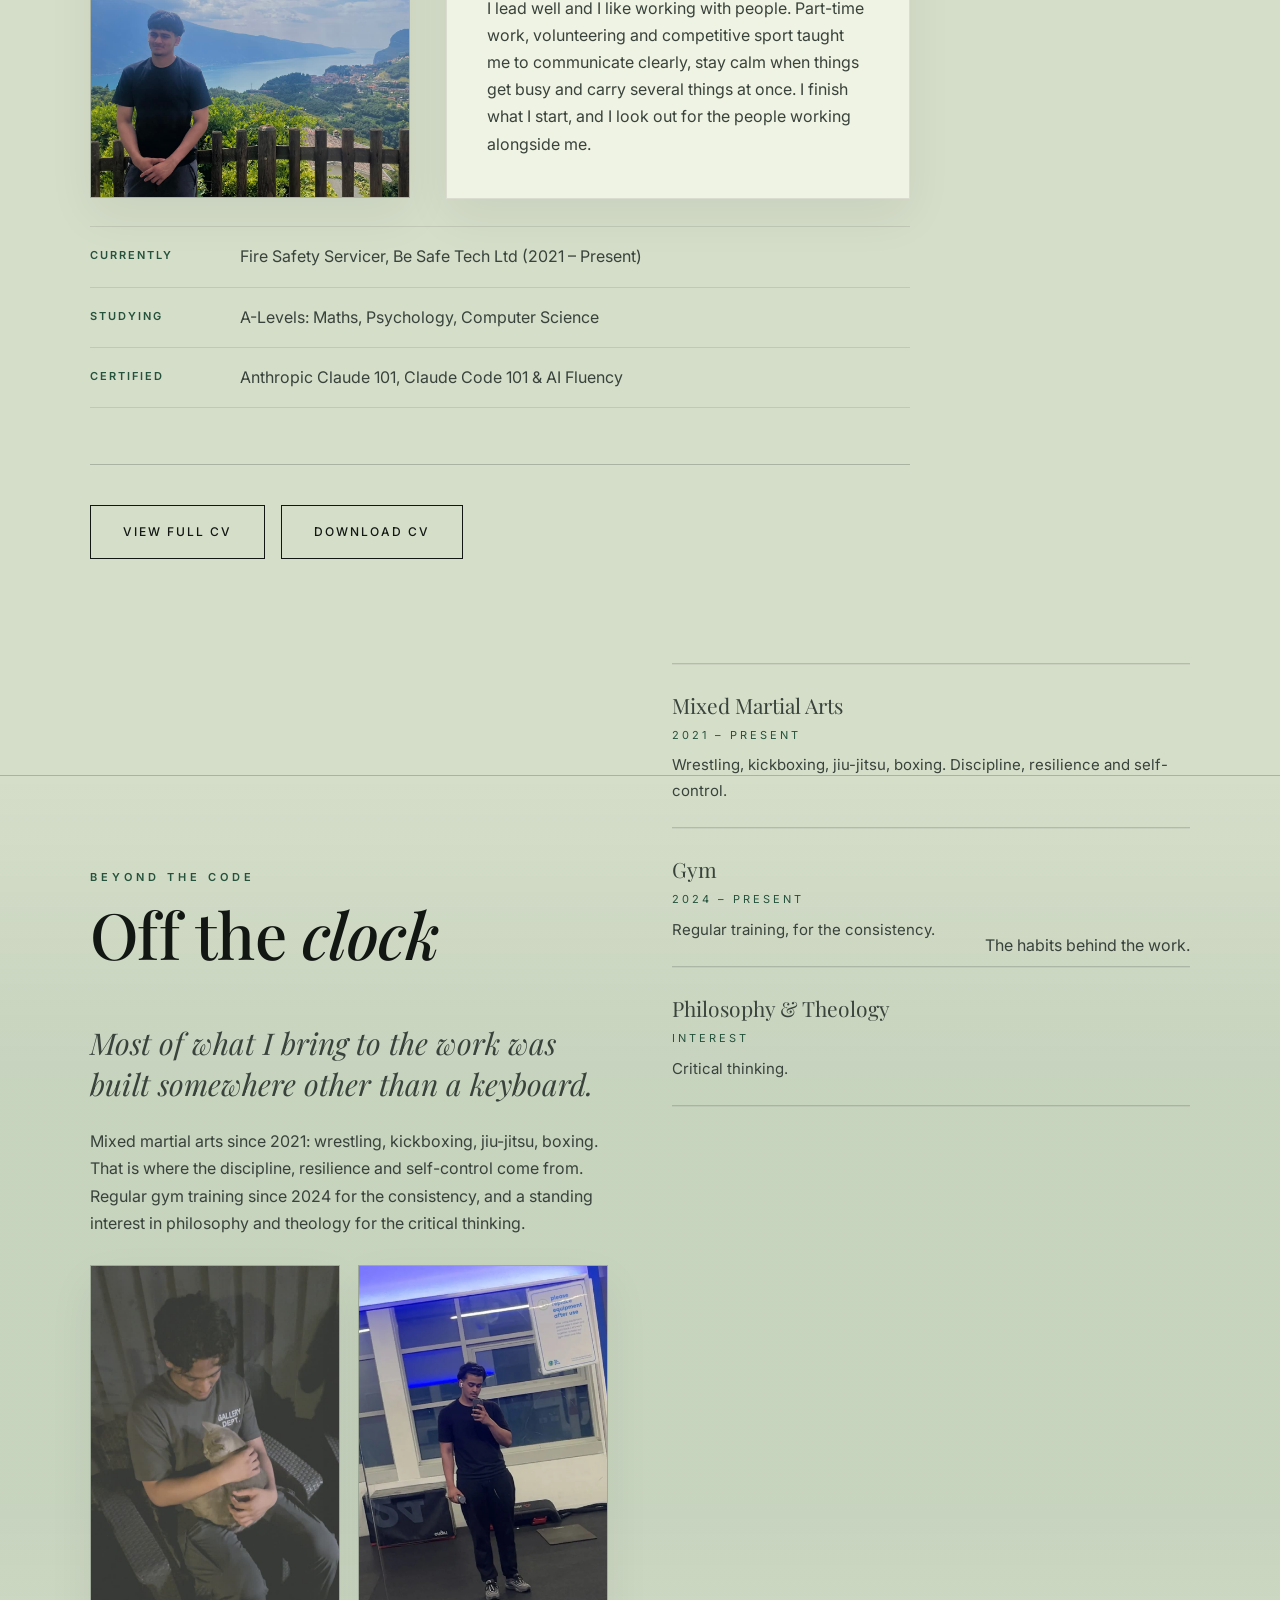
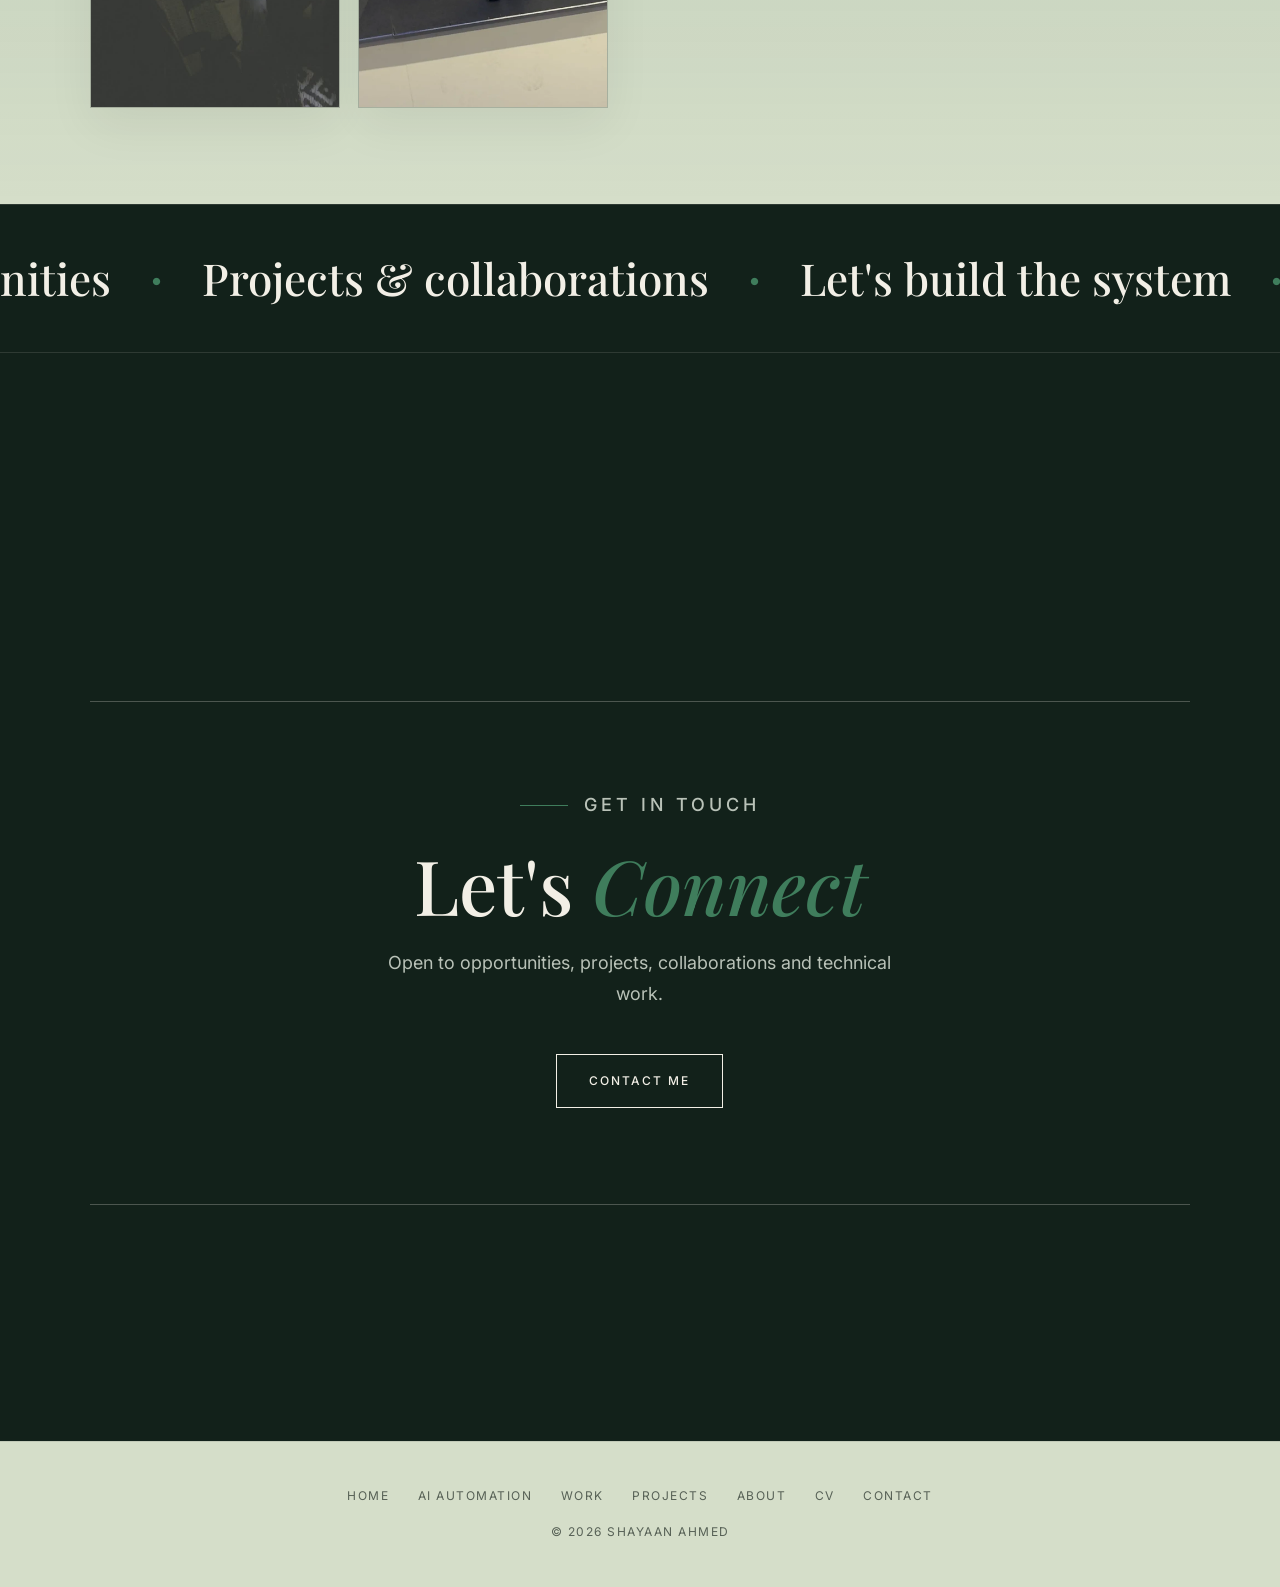
==== commit 304ad4b0: "Add the gym photo beside the cat photo in "Off the clock" The section's copy names the gym alongside" ====
--- a/index.html
+++ b/index.html
@@ -359,10 +359,21 @@
                     discipline, resilience and self-control come from. Regular gym training since 2024 for the
                     consistency, and a standing interest in philosophy and theology for the critical thinking.
                 </p>
-                <figure class="photo-frame beyond-frame reveal" tabindex="0">
-                    <img src="me-cat.jpg" alt="Shayaan off the clock, with a cat on his lap" loading="lazy" decoding="async" width="900" height="1600">
-                    <figcaption>Off the clock</figcaption>
-                </figure>
+                <!-- A pair, not a photo plus an afterthought: the copy above names
+                     the gym alongside the martial arts, so both get a frame. Both
+                     images are 900x1600, so .photo-frame's height:auto lands them
+                     at matching heights with no aspect-ratio rule. Captions
+                     restate the alt text and add no claim, per the house rule. -->
+                <div class="beyond-frames">
+                    <figure class="photo-frame beyond-frame reveal" tabindex="0">
+                        <img src="me-cat.jpg" alt="Shayaan off the clock, with a cat on his lap" loading="lazy" decoding="async" width="900" height="1600">
+                        <figcaption>Off the clock</figcaption>
+                    </figure>
+                    <figure class="photo-frame beyond-frame reveal" tabindex="0">
+                        <img src="me-gym.webp" alt="Shayaan at the gym" loading="lazy" decoding="async" width="900" height="1600">
+                        <figcaption>At the gym</figcaption>
+                    </figure>
+                </div>
             </div>
 
             <ul class="beyond-list reveal" data-parallax="0.05">
--- a/home.css
+++ b/home.css
@@ -916,9 +916,19 @@
     object-fit: cover;
 }
 
+/* The two "off the clock" photos are one pair. The wrapper owns the spacing
+   and the width cap; each frame just fills its cell. Stays two-up at every
+   width — collapsing it would read as two unrelated photos, not a pair. */
+.beyond-frames {
+    display: grid;
+    grid-template-columns: 1fr 1fr;
+    gap: 18px;
+    margin-top: 28px;
+    max-width: 560px;
+}
+
 .beyond-frame {
-    margin-top: 28px;
-    max-width: 340px;
+    margin-top: 0;
 }
 
 .beyond-media {
